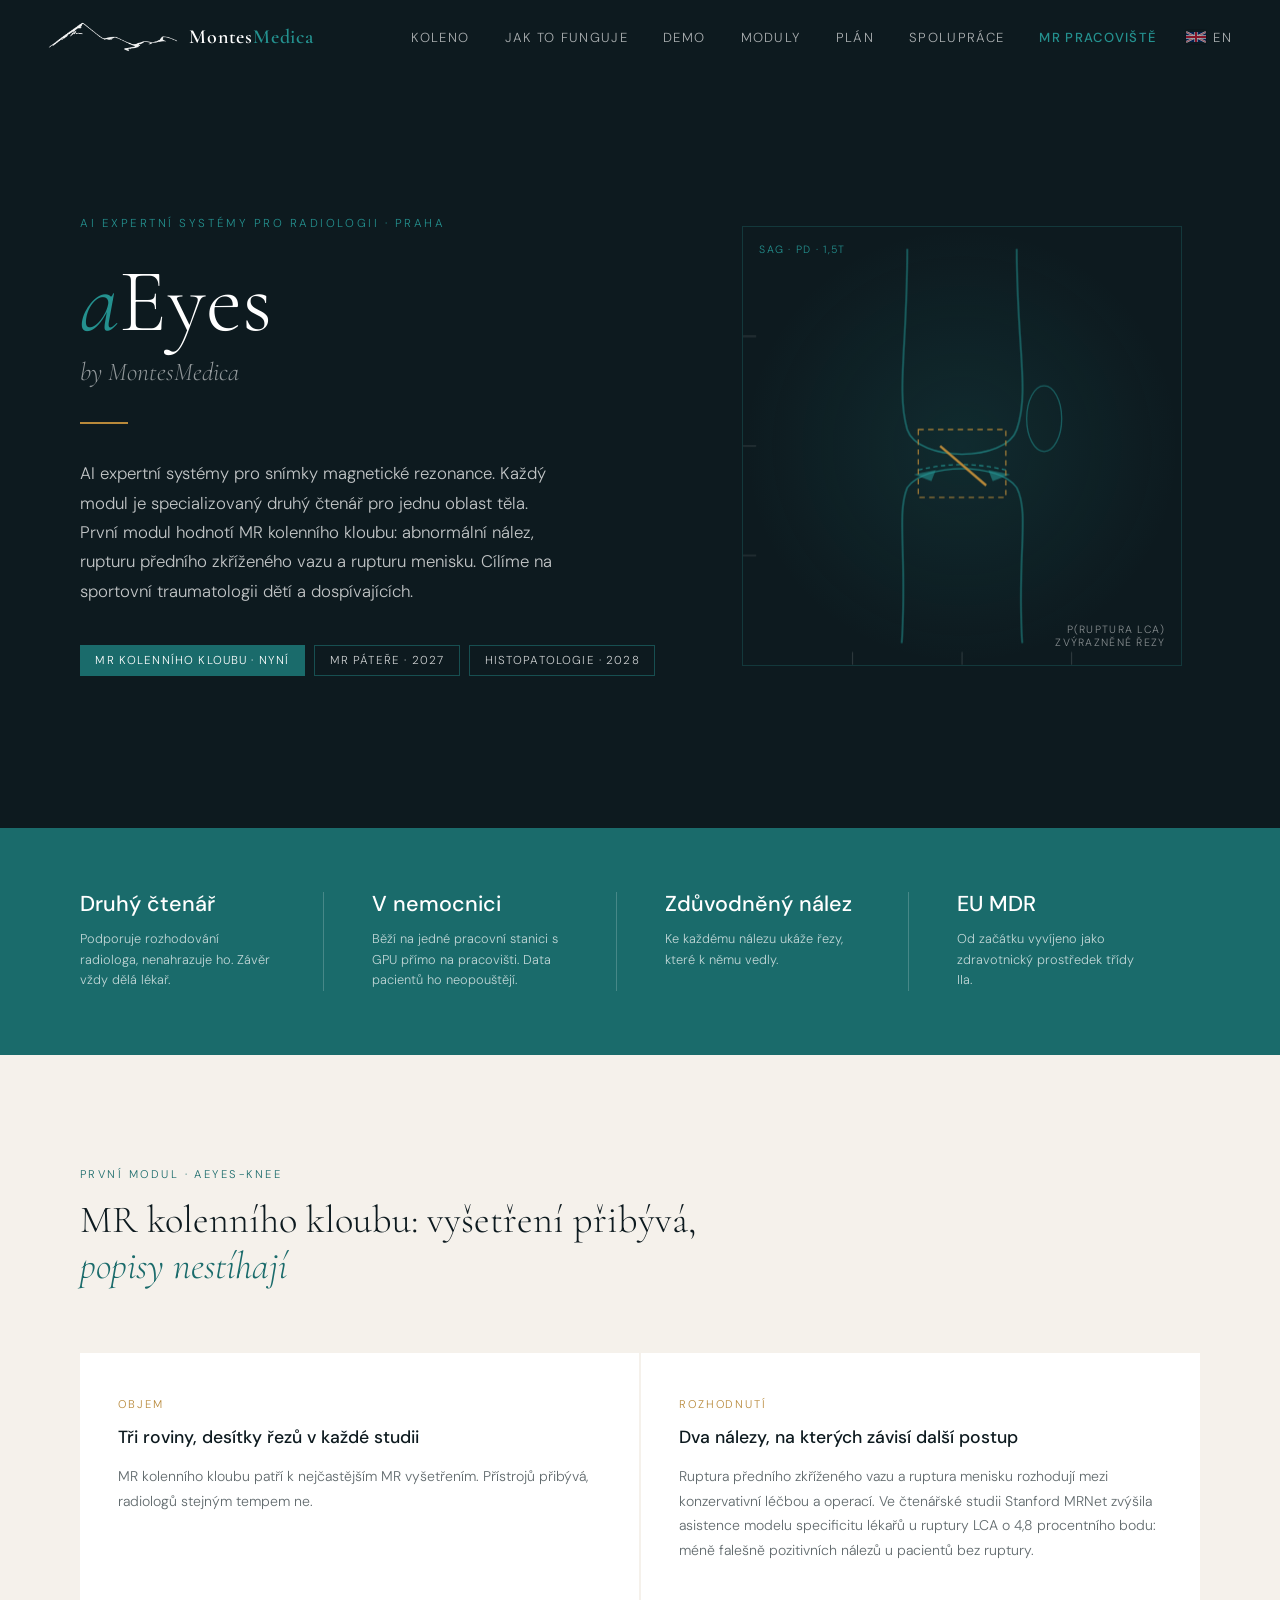
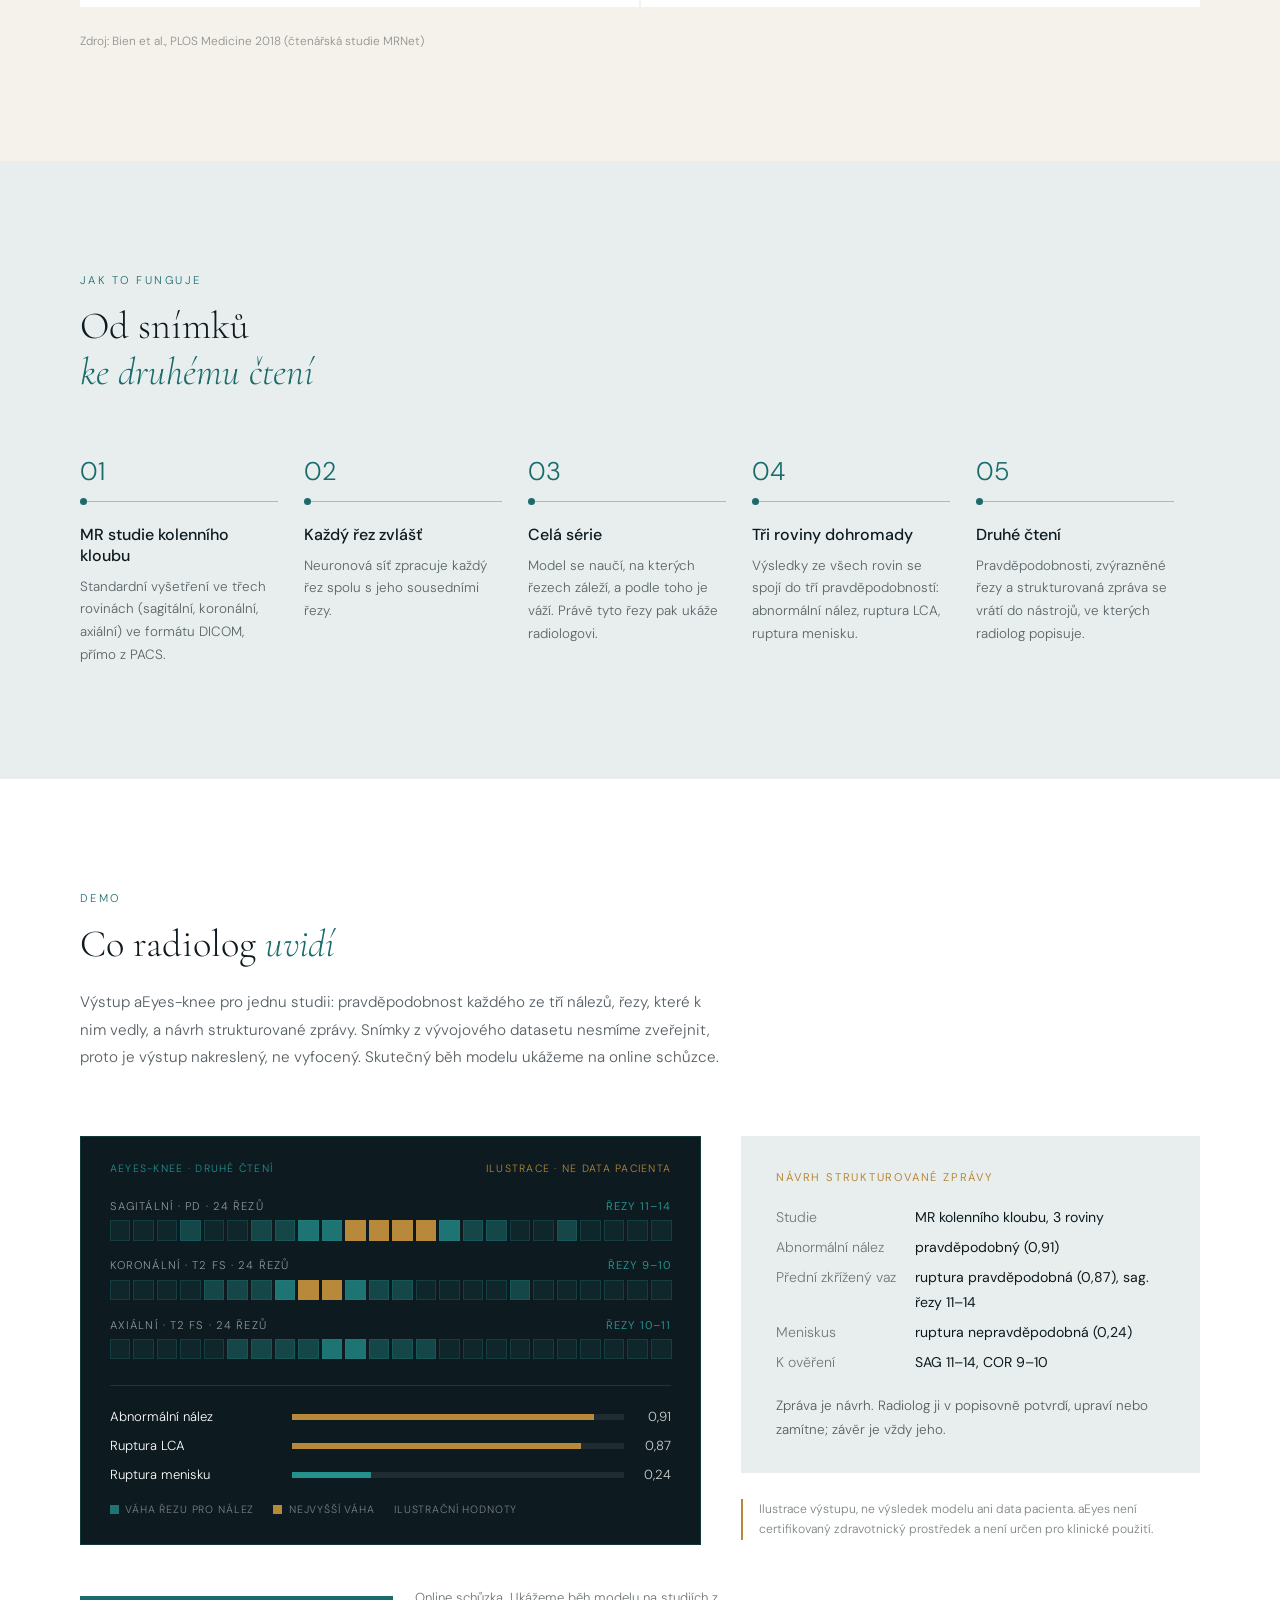
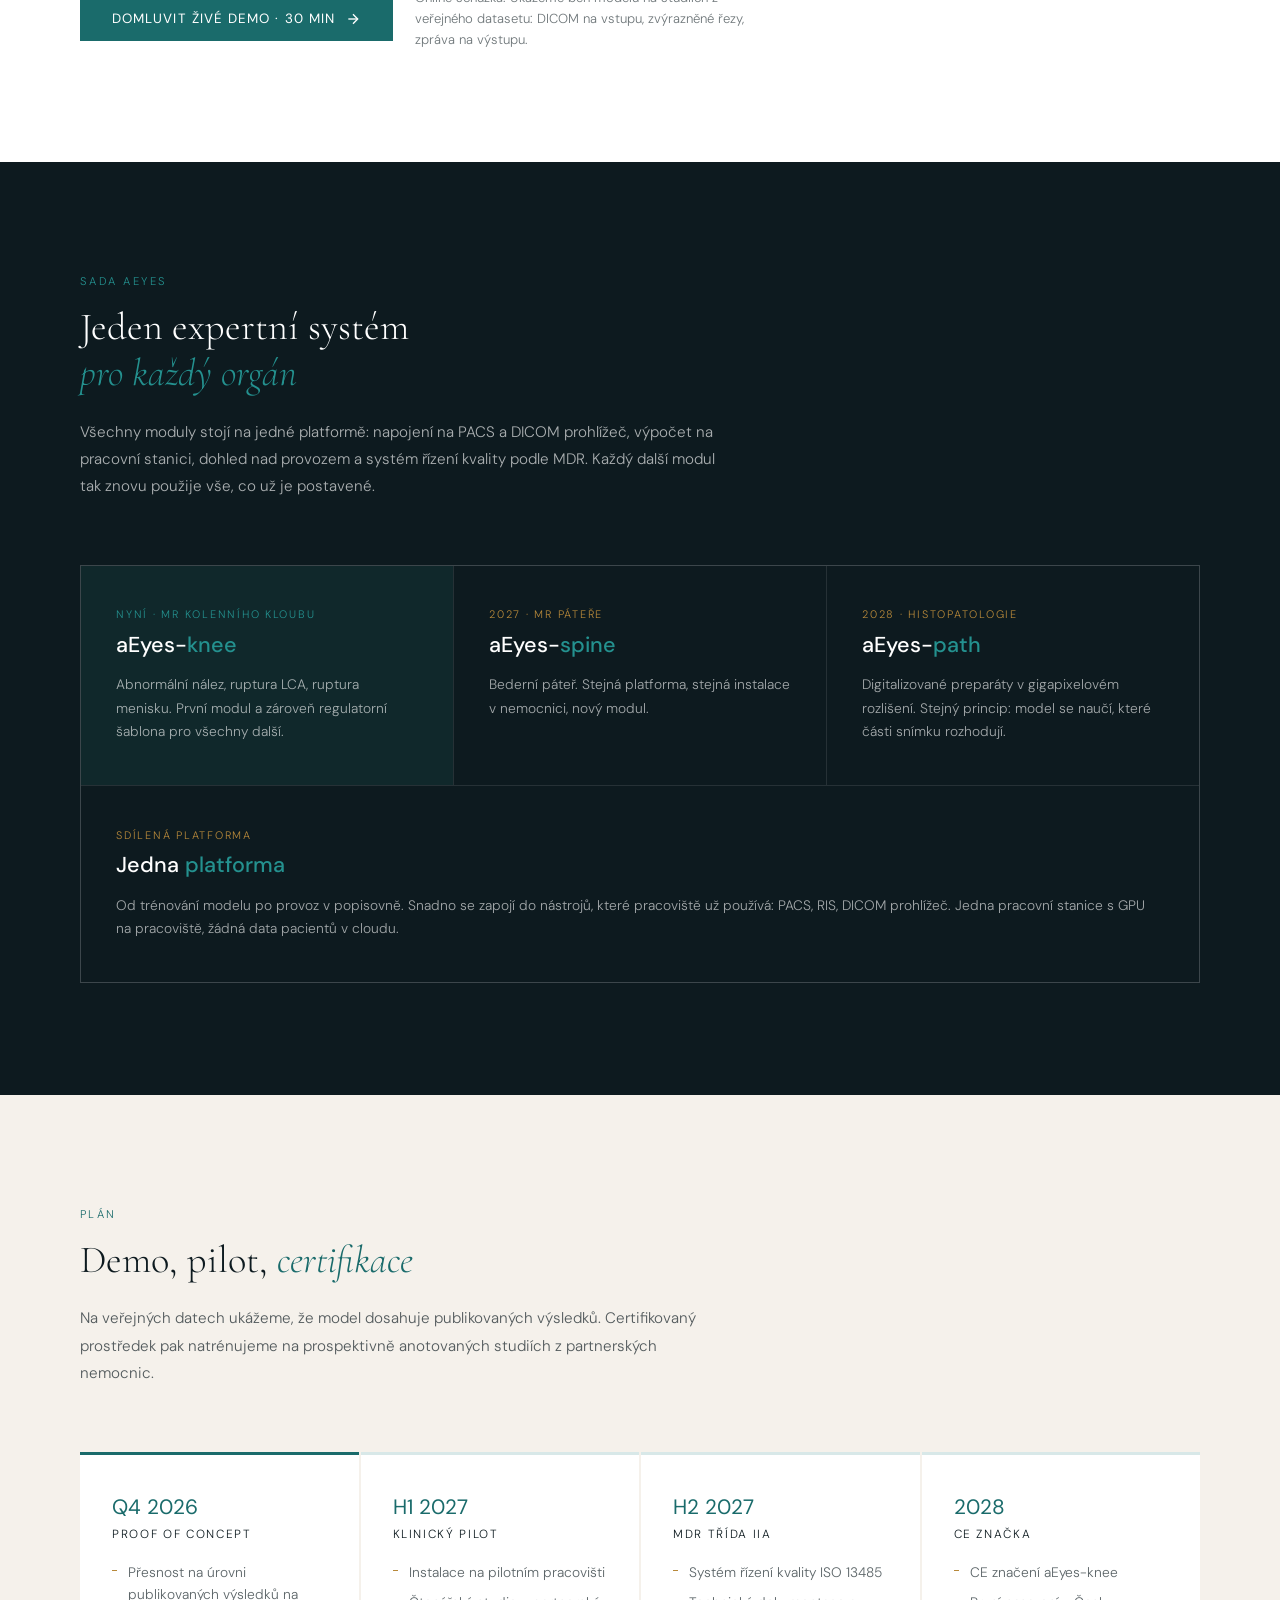
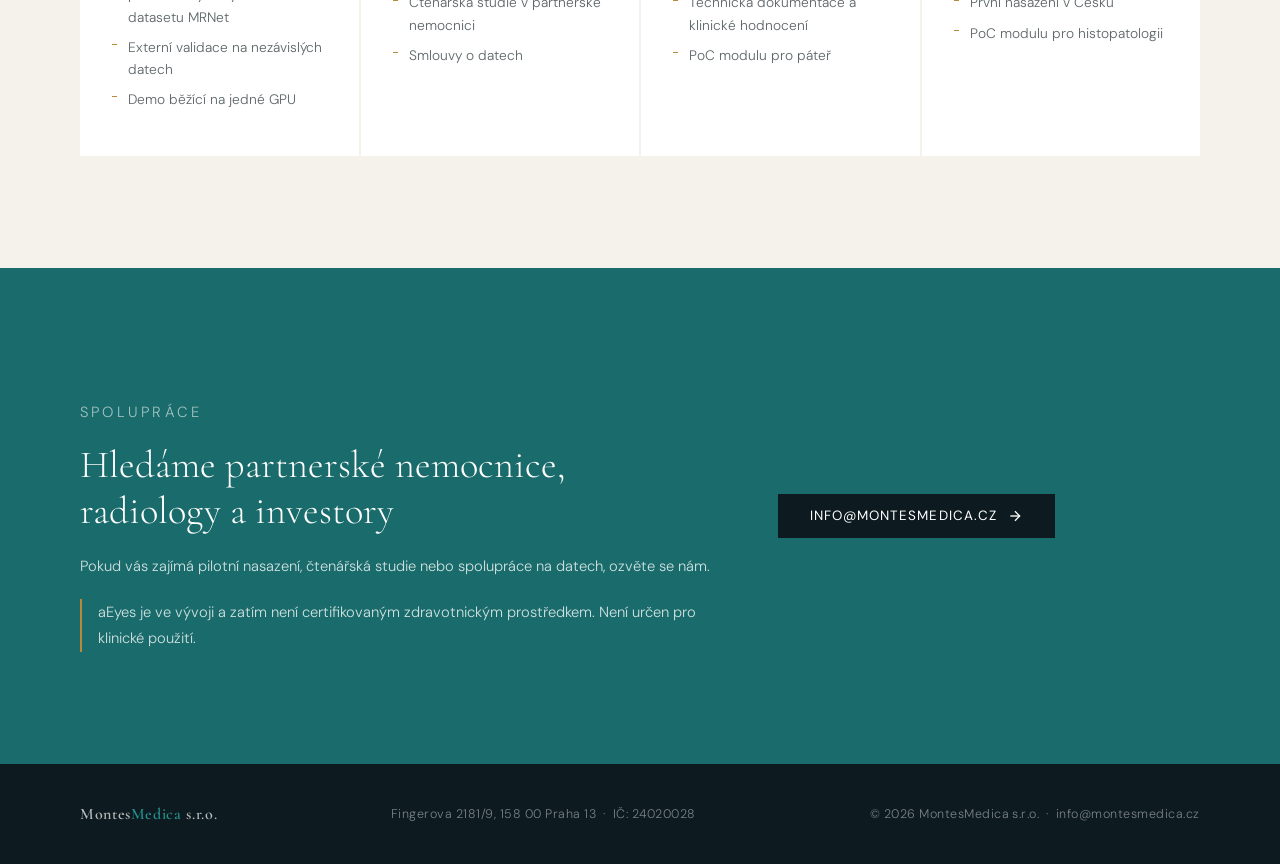
==== index.html @ ff2e078a "Hide the team section for now (kept in an HTML comment) Co-Authored-By: Claude Fable 5.1 <noreply@an" ====
<!DOCTYPE html>
<html lang="cs">
<head>
  <meta charset="UTF-8" />
  <meta name="viewport" content="width=device-width, initial-scale=1.0" />
  <title>aEyes by MontesMedica</title>
  <link rel="icon" href="assets/img/favicon.svg" type="image/svg+xml" />
  <link rel="icon" href="assets/img/favicon-32.png" sizes="32x32" type="image/png" />
  <link rel="apple-touch-icon" href="assets/img/apple-touch-icon.png" />
  <link rel="canonical" href="https://montesmedica.cz/" />
  <link rel="alternate" hreflang="cs" href="https://montesmedica.cz/" />
  <link rel="alternate" hreflang="en" href="https://montesmedica.cz/en/" />
  <link rel="alternate" hreflang="x-default" href="https://montesmedica.cz/" />
  <meta property="og:type" content="website" />
  <meta property="og:site_name" content="MontesMedica" />
  <meta property="og:locale" content="cs_CZ" />
  <meta property="og:url" content="https://montesmedica.cz/" />
  <meta property="og:title" content="aEyes by MontesMedica – AI druhé čtení MR snímků" />
  <meta property="og:description" content="AI expertní systémy pro snímky magnetické rezonance. První modul: druhé čtení MR kolenního kloubu, se zaměřením na sportovní traumatologii dětí a dospívajících." />
  <meta property="og:image" content="https://montesmedica.cz/assets/img/og.png" />
  <meta property="og:image:width" content="1200" />
  <meta property="og:image:height" content="630" />
  <meta name="twitter:card" content="summary_large_image" />
  <meta name="theme-color" content="#1a6b6b" />
  <meta name="description" content="aEyes by MontesMedica: AI expertní systémy pro snímky magnetické rezonance. První modul: druhé čtení MR kolenního kloubu, se zaměřením na sportovní traumatologii dětí a dospívajících." />

  <link rel="preconnect" href="https://fonts.googleapis.com" />
  <link rel="preconnect" href="https://fonts.gstatic.com" crossorigin />
  <link href="https://fonts.googleapis.com/css2?family=Cormorant+Garamond:ital,wght@0,300;0,600;1,300&family=DM+Sans:wght@300;400;500&display=swap" rel="stylesheet" />

  <style>
    *, *::before, *::after { box-sizing: border-box; margin: 0; padding: 0; }

    :root {
      --ink:    #0d1a1f;
      --paper:  #f5f1eb;
      --teal:   #1a6b6b;
      --teal2:  #24918f;
      --gold:   #b8893a;
      --mist:   #d8e8e8;
      --faint:  #e8eeee;
    }

    html { scroll-behavior: smooth; }

    body {
      background: var(--paper);
      color: var(--ink);
      font-family: 'DM Sans', sans-serif;
      font-weight: 300;
      min-height: 100vh;
      overflow-x: hidden;
    }

    /* ── Header ── */
    header {
      position: fixed; top: 0; left: 0; right: 0;
      z-index: 100;
      padding: 1.4rem 3rem;
      display: flex; align-items: center; justify-content: space-between;
      background: transparent;
      transition: background 0.5s, backdrop-filter 0.5s;
    }
    header.scrolled {
      background: rgba(13,26,31,0.88);
      backdrop-filter: blur(12px);
      border-bottom: 1px solid rgba(36,145,143,0.2);
    }

    .logo {
      display: flex; align-items: center; gap: 0.7rem;
      text-decoration: none;
    }
    .logo-mark { height: 30px; width: auto; display: block; }
    .logo-text {
      font-family: 'Cormorant Garamond', serif;
      font-size: 1.25rem;
      font-weight: 600;
      letter-spacing: 0.04em;
      color: #fff;
    }
    .logo-text span { color: var(--teal2); }

    nav a {
      font-size: 0.82rem;
      letter-spacing: 0.1em;
      text-transform: uppercase;
      text-decoration: none;
      color: #fff;
      opacity: 0.65;
      margin-left: 2.2rem;
      transition: opacity 0.2s, color 0.2s;
    }
    nav a:hover { opacity: 1; color: var(--teal2); }
    nav { display: flex; align-items: center; }
    nav a.lang { display: inline-flex; align-items: center; gap: 0.45rem; margin-left: 1.8rem; }
    nav a.lang svg { width: 20px; height: 14px; border-radius: 2px; box-shadow: 0 0 0 1px rgba(0,0,0,0.18); }
    nav a.nav-mri { opacity: 1; color: var(--teal2); font-weight: 500; }
    .burger { display: none; background: none; border: 0; cursor: pointer; padding: 0.4rem; margin-left: 1rem; color: #fff; }
    .burger svg { width: 22px; height: 22px; display: block; }

    /* ── Hero ── */
    .hero {
      min-height: min(92vh, 860px);
      background: var(--ink);
      color: #fff;
      display: grid;
      grid-template-columns: 1.1fr 0.9fr;
      align-items: center;
      gap: 4rem;
      padding: 10rem 5rem 6rem;
      position: relative;
      overflow: hidden;
    }
    .hero-eyebrow {
      font-size: 0.72rem;
      letter-spacing: 0.22em;
      text-transform: uppercase;
      color: var(--teal2);
      margin-bottom: 1.6rem;
    }
    .hero-title {
      font-family: 'Cormorant Garamond', serif;
      font-size: clamp(3.4rem, 7vw, 6.4rem);
      font-weight: 300;
      line-height: 1;
    }
    .hero-title em { font-style: italic; color: var(--teal2); }
    .hero-sub {
      font-family: 'Cormorant Garamond', serif;
      font-size: clamp(1.3rem, 2vw, 1.7rem);
      font-weight: 300;
      font-style: italic;
      color: rgba(255,255,255,0.55);
      margin-top: 0.6rem;
    }
    .hero-divider {
      width: 48px; height: 2px;
      background: var(--gold);
      margin: 2.2rem 0;
    }
    .hero-lead {
      font-size: 1.05rem;
      line-height: 1.75;
      max-width: 480px;
      color: rgba(255,255,255,0.75);
    }
    .hero-pills {
      display: flex; flex-wrap: wrap; gap: 0.6rem;
      margin-top: 2.4rem;
    }
    .pill {
      font-size: 0.72rem;
      letter-spacing: 0.1em;
      text-transform: uppercase;
      padding: 0.45rem 0.9rem;
      border: 1px solid rgba(36,145,143,0.45);
      color: rgba(255,255,255,0.8);
    }
    .pill.now { background: var(--teal); border-color: var(--teal); color: #fff; }

    /* Knee "scan" visual */
    .scan {
      position: relative;
      aspect-ratio: 1;
      max-width: 440px;
      width: 100%;
      justify-self: center;
      border: 1px solid rgba(36,145,143,0.25);
      background: radial-gradient(circle at 50% 50%, rgba(36,145,143,0.14), transparent 70%);
      overflow: hidden;
    }
    .scan svg { width: 100%; height: 100%; display: block; }
    .scan-line {
      position: absolute; left: 0; right: 0; height: 2px;
      background: linear-gradient(90deg, transparent, rgba(36,145,143,0.8), transparent);
      animation: scan 4s ease-in-out infinite;
    }
    .scan-tag {
      position: absolute;
      font-size: 0.66rem;
      letter-spacing: 0.12em;
      text-transform: uppercase;
      color: var(--teal2);
    }
    .scan-tag.tl { top: 1rem; left: 1rem; }
    .scan-tag.br { bottom: 1rem; right: 1rem; text-align: right; color: rgba(255,255,255,0.5); }

    /* ── Sections ── */
    section { padding: 7rem 5rem; }

    .section-label {
      font-size: 0.7rem;
      letter-spacing: 0.22em;
      text-transform: uppercase;
      color: var(--teal);
      margin-bottom: 1rem;
    }
    .section-title {
      font-family: 'Cormorant Garamond', serif;
      font-size: clamp(2rem, 3vw, 3rem);
      font-weight: 300;
      line-height: 1.2;
      max-width: 720px;
    }
    .section-title em { font-style: italic; color: var(--teal); }
    .section-lead {
      font-size: 0.95rem;
      line-height: 1.8;
      color: rgba(13,26,31,0.7);
      max-width: 640px;
      margin-top: 1.4rem;
    }

    /* ── Principles strip ── */
    .stats {
      background: var(--teal);
      padding: 4rem 5rem;
      display: flex;
    }
    .stat {
      flex: 1;
      padding: 0 3rem;
      border-right: 1px solid rgba(255,255,255,0.2);
    }
    .stat:first-child { padding-left: 0; }
    .stat:last-child { border-right: none; }
    .stat-num {
      font-size: 1.35rem;
      font-weight: 500;
      color: #fff;
      line-height: 1.2;
    }
    .stat-label {
      font-size: 0.8rem;
      line-height: 1.6;
      color: rgba(255,255,255,0.72);
      margin-top: 0.7rem;
    }

    /* ── Why knee ── */
    .cards {
      display: grid;
      grid-template-columns: repeat(2, 1fr);
      gap: 2px;
      margin-top: 4rem;
    }
    .card {
      background: #fff;
      padding: 2.8rem 2.4rem;
      position: relative;
      transition: transform 0.3s;
    }
    .card:hover { transform: translateY(-4px); }
    .card::before {
      content: '';
      position: absolute; bottom: 0; left: 0; right: 0;
      height: 3px;
      background: var(--teal);
      transform: scaleX(0);
      transform-origin: left;
      transition: transform 0.4s;
    }
    .card:hover::before { transform: scaleX(1); }
    .card-kicker {
      font-size: 0.7rem;
      letter-spacing: 0.16em;
      text-transform: uppercase;
      color: var(--gold);
      margin-bottom: 0.9rem;
    }
    .card-title {
      font-size: 1.1rem;
      font-weight: 500;
      line-height: 1.35;
      margin-bottom: 0.9rem;
    }
    .card-text {
      font-size: 0.88rem;
      line-height: 1.75;
      color: rgba(13,26,31,0.65);
    }
    .card-text a { color: var(--teal); text-decoration: none; border-bottom: 1px solid rgba(26,107,107,0.35); }
    .card-text a:hover { border-bottom-color: var(--teal); }
    .source {
      font-size: 0.74rem;
      color: rgba(13,26,31,0.45);
      margin-top: 1.6rem;
    }

    /* ── Pipeline ── */
    .pipeline { background: var(--faint); }
    .steps {
      display: grid;
      grid-template-columns: repeat(5, 1fr);
      margin-top: 4rem;
      counter-reset: step;
    }
    .step {
      padding: 0 1.6rem 0 0;
      position: relative;
    }
    .step-num {
      font-size: 1.6rem;
      font-weight: 300;
      color: var(--teal);
      line-height: 1;
    }
    .step-bar {
      height: 1px;
      background: rgba(26,107,107,0.35);
      margin: 1rem 0 1.4rem;
      position: relative;
    }
    .step-bar::after {
      content: '';
      position: absolute; left: 0; top: -3px;
      width: 7px; height: 7px; border-radius: 50%;
      background: var(--teal);
    }
    .step-title {
      font-size: 1rem;
      font-weight: 500;
      margin-bottom: 0.6rem;
    }
    .step-text {
      font-size: 0.84rem;
      line-height: 1.7;
      color: rgba(13,26,31,0.65);
    }

    /* ── Suite ── */
    .suite { background: var(--ink); color: #fff; }
    .suite .section-label { color: var(--teal2); }
    .suite .section-title em { color: var(--teal2); }
    .suite .section-lead { color: rgba(255,255,255,0.65); }
    .modules {
      display: grid;
      grid-template-columns: repeat(3, 1fr);
      gap: 1px;
      background: rgba(255,255,255,0.1);
      border: 1px solid rgba(255,255,255,0.1);
      margin-top: 4rem;
    }
    .module {
      background: var(--ink);
      padding: 2.6rem 2.2rem;
    }
    .module.current { background: #10282b; }
    .module.wide { grid-column: 1 / -1; }
    .module-when {
      font-size: 0.68rem;
      letter-spacing: 0.16em;
      text-transform: uppercase;
      color: var(--gold);
    }
    .module.current .module-when { color: var(--teal2); }
    .module-name {
      font-size: 1.35rem;
      font-weight: 500;
      margin: 0.6rem 0 0.9rem;
    }
    .module-name span { color: var(--teal2); }
    .module-text {
      font-size: 0.86rem;
      line-height: 1.7;
      color: rgba(255,255,255,0.62);
    }

    /* ── Roadmap ── */
    .roadmap-grid {
      display: grid;
      grid-template-columns: repeat(4, 1fr);
      gap: 2px;
      margin-top: 4rem;
    }
    .phase {
      background: #fff;
      padding: 2.4rem 2rem;
      border-top: 3px solid var(--mist);
    }
    .phase.current { border-top-color: var(--teal); }
    .phase-when {
      font-size: 1.3rem;
      font-weight: 400;
      color: var(--teal);
    }
    .phase-title {
      font-size: 0.74rem;
      letter-spacing: 0.14em;
      text-transform: uppercase;
      margin: 0.4rem 0 1.2rem;
    }
    .phase ul { list-style: none; }
    .phase li {
      font-size: 0.86rem;
      line-height: 1.6;
      color: rgba(13,26,31,0.68);
      padding-left: 1rem;
      position: relative;
      margin-bottom: 0.5rem;
    }
    .phase li::before {
      content: '';
      position: absolute; left: 0; top: 0.6em;
      width: 5px; height: 1px;
      background: var(--gold);
    }


    /* ── Demo ── */
    .demo { background: #fff; }
    .demo-grid {
      display: grid;
      grid-template-columns: 1.15fr 0.85fr;
      gap: 2.5rem;
      margin-top: 4rem;
      align-items: start;
    }
    .viewer {
      background: var(--ink);
      color: #fff;
      padding: 1.6rem 1.8rem 1.8rem;
      border: 1px solid rgba(36,145,143,0.25);
    }
    .viewer-head {
      display: flex; justify-content: space-between; gap: 1rem; flex-wrap: wrap;
      font-size: 0.66rem; letter-spacing: 0.12em; text-transform: uppercase;
      color: var(--teal2);
      margin-bottom: 1.5rem;
    }
    .viewer-head span:last-child { color: var(--gold); }
    .plane { margin-bottom: 1.1rem; }
    .plane-name {
      display: flex; justify-content: space-between;
      font-size: 0.7rem; letter-spacing: 0.1em; text-transform: uppercase;
      color: rgba(255,255,255,0.55);
      margin-bottom: 0.45rem;
    }
    .plane-name b { font-weight: 400; color: var(--teal2); }
    .slices { display: grid; grid-template-columns: repeat(24, 1fr); gap: 3px; }
    .slices i {
      display: block; aspect-ratio: 1;
      background: rgba(36,145,143,0.1);
      border: 1px solid rgba(36,145,143,0.22);
    }
    .slices i.w1 { background: rgba(36,145,143,0.38); }
    .slices i.w2 { background: rgba(36,145,143,0.75); }
    .slices i.w3 { background: var(--gold); border-color: var(--gold); }
    .probs {
      margin-top: 1.6rem;
      border-top: 1px solid rgba(255,255,255,0.1);
      padding-top: 1.4rem;
    }
    .prob {
      display: grid; grid-template-columns: minmax(9rem, 1fr) 2fr auto;
      gap: 1rem; align-items: center;
      font-size: 0.82rem;
      margin-bottom: 0.75rem;
    }
    .prob-bar { height: 6px; background: rgba(255,255,255,0.08); }
    .prob-bar i { display: block; height: 100%; background: var(--teal2); }
    .prob.high .prob-bar i { background: var(--gold); }
    .prob-val { font-variant-numeric: tabular-nums; color: rgba(255,255,255,0.8); min-width: 3.5ch; text-align: right; }
    .viewer-legend {
      display: flex; gap: 1.2rem; flex-wrap: wrap;
      margin-top: 1.2rem;
      font-size: 0.66rem; letter-spacing: 0.08em; text-transform: uppercase;
      color: rgba(255,255,255,0.45);
    }
    .viewer-legend i { display: inline-block; width: 9px; height: 9px; margin-right: 0.4rem; vertical-align: -1px; }
    .report {
      background: var(--faint);
      padding: 2rem 2.2rem;
      font-size: 0.88rem; line-height: 1.75;
    }
    .report h3 {
      font-size: 0.7rem; letter-spacing: 0.16em; text-transform: uppercase;
      color: var(--gold); font-weight: 400;
      margin-bottom: 1.1rem;
    }
    .report dl { display: grid; grid-template-columns: auto 1fr; gap: 0.35rem 1.2rem; }
    .report dt { color: rgba(13,26,31,0.55); }
    .report dd { font-weight: 400; }
    .report p { margin-top: 1.2rem; color: rgba(13,26,31,0.68); font-size: 0.84rem; }
    .demo-note {
      font-size: 0.76rem; line-height: 1.7;
      color: rgba(13,26,31,0.55);
      border-left: 2px solid var(--gold);
      padding-left: 1rem;
      margin-top: 1.6rem;
    }
    .demo-cta { margin-top: 2.6rem; display: flex; flex-wrap: wrap; align-items: center; gap: 1.4rem; }
    .btn.teal { background: var(--teal); }
    .btn.teal:hover { background: var(--teal2); }
    .demo-cta small { font-size: 0.82rem; line-height: 1.6; color: rgba(13,26,31,0.6); max-width: 360px; }

    /* ── Team ── */
    .team { background: var(--faint); }
    .team-group {
      font-size: 0.7rem; letter-spacing: 0.2em; text-transform: uppercase;
      color: var(--teal);
      margin: 3.5rem 0 1rem;
    }
    .team-group:first-of-type { margin-top: 4rem; }
    .people { display: grid; grid-template-columns: repeat(3, 1fr); gap: 2px; }
    .people.two { grid-template-columns: repeat(2, 1fr); }
    .person { background: #fff; padding: 2.4rem 2.2rem; }
    .avatar {
      width: 64px; height: 64px; border-radius: 50%;
      background: var(--mist); color: var(--teal);
      display: flex; align-items: center; justify-content: center;
      font-family: 'Cormorant Garamond', serif;
      font-size: 1.5rem; font-weight: 600; letter-spacing: 0.02em;
      margin-bottom: 1.4rem;
    }
    .person-name { font-size: 1.1rem; font-weight: 500; }
    .person-role {
      font-size: 0.7rem; letter-spacing: 0.14em; text-transform: uppercase;
      color: var(--gold);
      margin: 0.4rem 0 0.9rem;
    }

    /* ── Disclaimer / CTA ── */
    .cta {
      background: var(--teal);
      color: #fff;
      display: grid;
      grid-template-columns: 1.2fr 0.8fr;
      gap: 4rem;
      align-items: center;
    }
    .cta .section-label { color: rgba(255,255,255,0.6); }
    .cta .section-title { color: #fff; }
    .cta p {
      font-size: 0.92rem;
      line-height: 1.8;
      color: rgba(255,255,255,0.8);
      margin-top: 1.2rem;
    }
    .btn {
      display: inline-flex; align-items: center; gap: 0.6rem;
      padding: 0.85rem 2rem;
      background: var(--ink);
      color: #fff;
      font-size: 0.84rem;
      font-weight: 400;
      letter-spacing: 0.08em;
      text-transform: uppercase;
      text-decoration: none;
      transition: background 0.25s, transform 0.25s;
    }
    .btn:hover { background: #1c3238; transform: translateY(-1px); }
    .btn svg { width: 16px; height: 16px; }
    .note {
      font-size: 0.76rem;
      line-height: 1.7;
      color: rgba(255,255,255,0.6);
      border-left: 2px solid var(--gold);
      padding-left: 1rem;
      margin-top: 2rem;
    }

    /* ── Footer ── */
    footer {
      background: var(--ink);
      color: rgba(255,255,255,0.45);
      padding: 2.5rem 5rem;
      display: flex;
      align-items: center;
      justify-content: space-between;
      font-size: 0.78rem;
      letter-spacing: 0.04em;
    }
    footer a { color: rgba(255,255,255,0.45); text-decoration: none; transition: color 0.2s; }
    footer a:hover { color: var(--teal2); }
    .footer-logo {
      font-family: 'Cormorant Garamond', serif;
      font-size: 1rem;
      font-weight: 600;
      color: rgba(255,255,255,0.7);
      letter-spacing: 0.04em;
    }
    .footer-logo span { color: var(--teal2); }

    /* ── Animations ── */
    @keyframes scan {
      0% { top: 8%; opacity: 0; }
      20% { opacity: 1; }
      80% { opacity: 1; }
      100% { top: 92%; opacity: 0; }
    }
    @keyframes glow {
      0%, 100% { opacity: 0.35; }
      50% { opacity: 0.9; }
    }
    .hot { animation: glow 3s ease-in-out infinite; }

    .reveal {
      opacity: 0;
      transform: translateY(28px);
      transition: opacity 0.8s, transform 0.8s;
    }
    .reveal.visible { opacity: 1; transform: translateY(0); }

    @media (prefers-reduced-motion: reduce) {
      .scan-line, .hot { animation: none; }
      .reveal { opacity: 1; transform: none; transition: none; }
    }

    /* ── Responsive ── */
    @media (max-width: 1100px) {
      .steps { grid-template-columns: 1fr; gap: 2.4rem; }
      .step { padding: 0; }
      .roadmap-grid { grid-template-columns: repeat(2, 1fr); }
    }
    @media (max-width: 900px) {
      .hero { grid-template-columns: 1fr; padding: 8rem 1rem 4rem; gap: 3rem; min-height: auto; }
      .scan { max-width: 320px; }
      section { padding: 5rem 1rem; }
      .stats { flex-direction: column; gap: 2rem; padding: 3rem 1rem; }
      .stat { border-right: none; border-bottom: 1px solid rgba(255,255,255,0.2); padding: 0 0 2rem; }
      .stat:last-child { border-bottom: none; }
      .cards, .modules, .roadmap-grid { grid-template-columns: 1fr; }
      .module.wide { grid-column: auto; }
      .cta { grid-template-columns: 1fr; gap: 2rem; }
      .demo-grid { grid-template-columns: 1fr; }
      .people, .people.two { grid-template-columns: 1fr; }
      header { padding: 1.2rem 1rem; }
      nav { margin-left: 1rem; }
      nav a { display: none; white-space: nowrap; }
      nav a.nav-mri { display: inline; margin-left: 0; }
      nav a.lang { display: inline-flex; margin-left: 1rem; }
      .burger { display: block; }
      nav.open { position: fixed; inset: 0 0 auto 0; flex-direction: column; align-items: stretch; padding: 4.6rem 1rem 1.4rem; background: rgba(13,26,31,0.97); backdrop-filter: blur(12px); margin: 0; }
      nav.open a { display: block; margin: 0; padding: 0.9rem 0; border-top: 1px solid rgba(255,255,255,0.1); }
      nav.open a.lang { display: inline-flex; margin: 0; padding: 0.9rem 0; border-top: 1px solid rgba(255,255,255,0.1); }
      nav.open .burger { position: absolute; right: 1rem; top: 1.1rem; }
      .logo { gap: 0.5rem; }
      .logo-mark { height: 20px; }
      .logo-text { font-size: 1.05rem; }
    }
    @media (max-width: 480px) {
      .logo-text { display: none; }
      footer { flex-direction: column; gap: 1rem; text-align: center; padding: 2rem 1rem; }
    }
  </style>
</head>
<body>

<!-- ── Header ── -->
<header id="header">
  <a href="#" class="logo">
    <img class="logo-mark" src="assets/img/logo-mountain-light.png" alt="" width="130" height="30" />
    <span class="logo-text">Montes<span>Medica</span></span>
  </a>
  <nav>
    <a href="#koleno">Koleno</a>
    <a href="#jak-to-funguje">Jak to funguje</a>
    <a href="#demo">Demo</a>
    <a href="#moduly">Moduly</a>
    <a href="#plan">Plán</a>
    <a href="#spoluprace">Spolupráce</a>
    <a href="mri.html" class="nav-mri">MR pracoviště</a>
    <a href="en/index.html" class="lang" hreflang="en" lang="en" title="English"><svg viewBox="0 0 60 30" aria-hidden="true"><rect width="60" height="30" fill="#012169"/><path d="M0,0L60,30M60,0L0,30" stroke="#fff" stroke-width="6"/><path d="M0,0L60,30M60,0L0,30" stroke="#C8102E" stroke-width="2"/><path d="M30,0v30M0,15h60" stroke="#fff" stroke-width="10"/><path d="M30,0v30M0,15h60" stroke="#C8102E" stroke-width="6"/></svg>EN</a>
    <button class="burger" type="button" aria-label="Menu" aria-expanded="false" onclick="toggleNav(this)"><svg viewBox="0 0 24 24" fill="none" stroke="currentColor" stroke-width="1.8" stroke-linecap="round"><line x1="4" y1="7" x2="20" y2="7"/><line x1="4" y1="12" x2="20" y2="12"/><line x1="4" y1="17" x2="20" y2="17"/></svg></button>
  </nav>
</header>

<!-- ── Hero ── -->
<section class="hero" id="home">
  <div>
    <p class="hero-eyebrow">AI expertní systémy pro radiologii · Praha</p>
    <h1 class="hero-title"><em>a</em>Eyes</h1>
    <p class="hero-sub">by MontesMedica</p>
    <div class="hero-divider"></div>
    <p class="hero-lead">
      AI expertní systémy pro snímky magnetické rezonance. Každý modul je specializovaný druhý čtenář pro jednu oblast těla. První modul hodnotí MR kolenního kloubu: abnormální nález, rupturu předního zkříženého vazu a rupturu menisku. Cílíme na sportovní traumatologii dětí a dospívajících.
    </p>
    <div class="hero-pills">
      <span class="pill now">MR kolenního kloubu · nyní</span>
      <span class="pill">MR páteře · 2027</span>
      <span class="pill">Histopatologie · 2028</span>
    </div>
  </div>

  <div class="scan" aria-hidden="true">
    <svg viewBox="0 0 400 400" fill="none" xmlns="http://www.w3.org/2000/svg">
      <!-- stylised sagittal knee -->
      <g stroke="#24918f" stroke-width="1.2" opacity="0.8">
        <path d="M150 20 C150 110 140 150 150 185 C160 215 240 215 250 185 C262 150 250 110 250 20"/>
        <path d="M145 380 C150 300 140 262 150 238 C165 215 235 215 250 238 C262 262 250 300 255 380"/>
        <ellipse cx="275" cy="175" rx="16" ry="30" opacity="0.7"/>
        <path d="M160 222 Q200 212 240 222" stroke-dasharray="4 3"/>
      </g>
      <!-- ACL -->
      <path d="M180 200 L222 236" stroke="#b8893a" stroke-width="2.2" class="hot"/>
      <!-- menisci -->
      <path d="M156 226 L176 222 L172 232 Z" fill="#24918f" opacity="0.6"/>
      <path d="M224 222 L244 226 L228 232 Z" fill="#24918f" opacity="0.6"/>
      <!-- attention box -->
      <rect x="160" y="185" width="80" height="62" stroke="#b8893a" stroke-width="1" stroke-dasharray="5 4"/>
      <!-- grid ticks -->
      <g stroke="rgba(255,255,255,0.15)">
        <line x1="0" y1="100" x2="12" y2="100"/><line x1="0" y1="200" x2="12" y2="200"/><line x1="0" y1="300" x2="12" y2="300"/>
        <line x1="100" y1="400" x2="100" y2="388"/><line x1="200" y1="400" x2="200" y2="388"/><line x1="300" y1="400" x2="300" y2="388"/>
      </g>
    </svg>
    <div class="scan-line"></div>
    <div class="scan-tag tl">SAG · PD · 1,5T</div>
    <div class="scan-tag br">P(ruptura LCA)<br>zvýrazněné řezy</div>
  </div>
</section>

<!-- ── Principles ── -->
<div class="stats reveal">
  <div class="stat">
    <div class="stat-num">Druhý čtenář</div>
    <div class="stat-label">Podporuje rozhodování radiologa, nenahrazuje ho. Závěr vždy dělá lékař.</div>
  </div>
  <div class="stat">
    <div class="stat-num">V nemocnici</div>
    <div class="stat-label">Běží na jedné pracovní stanici s GPU přímo na pracovišti. Data pacientů ho neopouštějí.</div>
  </div>
  <div class="stat">
    <div class="stat-num">Zdůvodněný nález</div>
    <div class="stat-label">Ke každému nálezu ukáže řezy, které k němu vedly.</div>
  </div>
  <div class="stat">
    <div class="stat-num">EU MDR</div>
    <div class="stat-label">Od začátku vyvíjeno jako zdravotnický prostředek třídy IIa.</div>
  </div>
</div>

<!-- ── Why knee ── -->
<section id="koleno">
  <div class="reveal">
    <p class="section-label">První modul · aEyes-knee</p>
    <h2 class="section-title">MR kolenního kloubu: vyšetření přibývá,<br><em>popisy nestíhají</em></h2>
  </div>
  <div class="cards">
    <div class="card reveal">
      <p class="card-kicker">Objem</p>
      <h3 class="card-title">Tři roviny, desítky řezů v každé studii</h3>
      <p class="card-text">MR kolenního kloubu patří k nejčastějším MR vyšetřením. Přístrojů přibývá, radiologů stejným tempem ne.</p>
    </div>
    <div class="card reveal" style="transition-delay:0.15s">
      <p class="card-kicker">Rozhodnutí</p>
      <h3 class="card-title">Dva nálezy, na kterých závisí další postup</h3>
      <p class="card-text">Ruptura předního zkříženého vazu a ruptura menisku rozhodují mezi konzervativní léčbou a operací. Ve čtenářské studii Stanford MRNet zvýšila asistence modelu specificitu lékařů u ruptury LCA o 4,8 procentního bodu: méně falešně pozitivních nálezů u pacientů bez ruptury.</p>
    </div>
  </div>
  <p class="source reveal">Zdroj: Bien et al., PLOS Medicine 2018 (čtenářská studie MRNet)</p>
</section>

<!-- ── Pipeline ── -->
<section class="pipeline" id="jak-to-funguje">
  <div class="reveal">
    <p class="section-label">Jak to funguje</p>
    <h2 class="section-title">Od snímků<br><em>ke druhému čtení</em></h2>
  </div>
  <div class="steps">
    <div class="step reveal">
      <div class="step-num">01</div><div class="step-bar"></div>
      <h3 class="step-title">MR studie kolenního kloubu</h3>
      <p class="step-text">Standardní vyšetření ve třech rovinách (sagitální, koronální, axiální) ve formátu DICOM, přímo z PACS.</p>
    </div>
    <div class="step reveal" style="transition-delay:0.1s">
      <div class="step-num">02</div><div class="step-bar"></div>
      <h3 class="step-title">Každý řez zvlášť</h3>
      <p class="step-text">Neuronová síť zpracuje každý řez spolu s jeho sousedními řezy.</p>
    </div>
    <div class="step reveal" style="transition-delay:0.2s">
      <div class="step-num">03</div><div class="step-bar"></div>
      <h3 class="step-title">Celá série</h3>
      <p class="step-text">Model se naučí, na kterých řezech záleží, a podle toho je váží. Právě tyto řezy pak ukáže radiologovi.</p>
    </div>
    <div class="step reveal" style="transition-delay:0.3s">
      <div class="step-num">04</div><div class="step-bar"></div>
      <h3 class="step-title">Tři roviny dohromady</h3>
      <p class="step-text">Výsledky ze všech rovin se spojí do tří pravděpodobností: abnormální nález, ruptura LCA, ruptura menisku.</p>
    </div>
    <div class="step reveal" style="transition-delay:0.4s">
      <div class="step-num">05</div><div class="step-bar"></div>
      <h3 class="step-title">Druhé čtení</h3>
      <p class="step-text">Pravděpodobnosti, zvýrazněné řezy a strukturovaná zpráva se vrátí do nástrojů, ve kterých radiolog popisuje.</p>
    </div>
  </div>
</section>

<!-- ── Demo ── -->
<section class="demo" id="demo">
  <div class="reveal">
    <p class="section-label">Demo</p>
    <h2 class="section-title">Co radiolog <em>uvidí</em></h2>
    <p class="section-lead">Výstup aEyes-knee pro jednu studii: pravděpodobnost každého ze tří nálezů, řezy, které k nim vedly, a návrh strukturované zprávy. Snímky z vývojového datasetu nesmíme zveřejnit, proto je výstup nakreslený, ne vyfocený. Skutečný běh modelu ukážeme na online schůzce.</p>
  </div>
  <div class="demo-grid">
    <div class="viewer reveal" aria-label="Ilustrace · ne data pacienta">
      <div class="viewer-head"><span>aEyes-knee · druhé čtení</span><span>Ilustrace · ne data pacienta</span></div>
      <div class="plane">
        <div class="plane-name"><span>Sagitální · PD · 24 řezů</span><b>řezy 11–14</b></div>
        <div class="slices" aria-hidden="true"><i></i><i></i><i></i><i class="w1"></i><i></i><i></i><i class="w1"></i><i class="w1"></i><i class="w2"></i><i class="w2"></i><i class="w3"></i><i class="w3"></i><i class="w3"></i><i class="w3"></i><i class="w2"></i><i class="w1"></i><i class="w1"></i><i></i><i></i><i class="w1"></i><i></i><i></i><i></i><i></i></div>
      </div>
      <div class="plane">
        <div class="plane-name"><span>Koronální · T2 FS · 24 řezů</span><b>řezy 9–10</b></div>
        <div class="slices" aria-hidden="true"><i></i><i></i><i></i><i></i><i class="w1"></i><i class="w1"></i><i class="w1"></i><i class="w2"></i><i class="w3"></i><i class="w3"></i><i class="w2"></i><i class="w1"></i><i class="w1"></i><i></i><i></i><i></i><i></i><i class="w1"></i><i></i><i></i><i></i><i></i><i></i><i></i></div>
      </div>
      <div class="plane">
        <div class="plane-name"><span>Axiální · T2 FS · 24 řezů</span><b>řezy 10–11</b></div>
        <div class="slices" aria-hidden="true"><i></i><i></i><i></i><i></i><i></i><i class="w1"></i><i class="w1"></i><i class="w1"></i><i class="w1"></i><i class="w2"></i><i class="w2"></i><i class="w1"></i><i class="w1"></i><i class="w1"></i><i></i><i></i><i></i><i></i><i></i><i></i><i></i><i></i><i></i><i></i></div>
      </div>
      <div class="probs">
        <div class="prob high"><span>Abnormální nález</span><div class="prob-bar"><i style="width:91%"></i></div><span class="prob-val">0,91</span></div>
        <div class="prob high"><span>Ruptura LCA</span><div class="prob-bar"><i style="width:87%"></i></div><span class="prob-val">0,87</span></div>
        <div class="prob"><span>Ruptura menisku</span><div class="prob-bar"><i style="width:24%"></i></div><span class="prob-val">0,24</span></div>
      </div>
      <div class="viewer-legend">
        <span><i style="background:rgba(36,145,143,0.75)"></i>Váha řezu pro nález</span>
        <span><i style="background:#b8893a"></i>Nejvyšší váha</span>
        <span>Ilustrační hodnoty</span>
      </div>
    </div>
    <div class="reveal" style="transition-delay:0.15s">
      <div class="report">
        <h3>Návrh strukturované zprávy</h3>
        <dl>
          <dt>Studie</dt><dd>MR kolenního kloubu, 3 roviny</dd>
          <dt>Abnormální nález</dt><dd>pravděpodobný (0,91)</dd>
          <dt>Přední zkřížený vaz</dt><dd>ruptura pravděpodobná (0,87), sag. řezy 11–14</dd>
          <dt>Meniskus</dt><dd>ruptura nepravděpodobná (0,24)</dd>
          <dt>K ověření</dt><dd>SAG 11–14, COR 9–10</dd>
        </dl>
        <p>Zpráva je návrh. Radiolog ji v popisovně potvrdí, upraví nebo zamítne; závěr je vždy jeho.</p>
      </div>
      <p class="demo-note">Ilustrace výstupu, ne výsledek modelu ani data pacienta. aEyes není certifikovaný zdravotnický prostředek a není určen pro klinické použití.</p>
    </div>
  </div>
  <div class="demo-cta reveal">
    <a href="mailto:info@montesmedica.cz?subject=aEyes%20demo" class="btn teal">
      Domluvit živé demo · 30 min
      <svg viewBox="0 0 24 24" fill="none" stroke="currentColor" stroke-width="2"><line x1="5" y1="12" x2="19" y2="12"/><polyline points="12 5 19 12 12 19"/></svg>
    </a>
    <small>Online schůzka. Ukážeme běh modelu na studiích z veřejného datasetu: DICOM na vstupu, zvýrazněné řezy, zpráva na výstupu.</small>
  </div>
</section>

<!-- ── Suite ── -->
<section class="suite" id="moduly">
  <div class="reveal">
    <p class="section-label">Sada aEyes</p>
    <h2 class="section-title">Jeden expertní systém<br><em>pro každý orgán</em></h2>
    <p class="section-lead">Všechny moduly stojí na jedné platformě: napojení na PACS a DICOM prohlížeč, výpočet na pracovní stanici, dohled nad provozem a systém řízení kvality podle MDR. Každý další modul tak znovu použije vše, co už je postavené.</p>
  </div>
  <div class="modules">
    <div class="module current reveal">
      <p class="module-when">Nyní · MR kolenního kloubu</p>
      <h3 class="module-name">aEyes-<span>knee</span></h3>
      <p class="module-text">Abnormální nález, ruptura LCA, ruptura menisku. První modul a zároveň regulatorní šablona pro všechny další.</p>
    </div>
    <div class="module reveal" style="transition-delay:0.1s">
      <p class="module-when">2027 · MR páteře</p>
      <h3 class="module-name">aEyes-<span>spine</span></h3>
      <p class="module-text">Bederní páteř. Stejná platforma, stejná instalace v nemocnici, nový modul.</p>
    </div>
    <div class="module reveal" style="transition-delay:0.2s">
      <p class="module-when">2028 · Histopatologie</p>
      <h3 class="module-name">aEyes-<span>path</span></h3>
      <p class="module-text">Digitalizované preparáty v gigapixelovém rozlišení. Stejný princip: model se naučí, které části snímku rozhodují.</p>
    </div>
    <div class="module wide reveal">
      <p class="module-when">Sdílená platforma</p>
      <h3 class="module-name">Jedna <span>platforma</span></h3>
      <p class="module-text">Od trénování modelu po provoz v popisovně. Snadno se zapojí do nástrojů, které pracoviště už používá: PACS, RIS, DICOM prohlížeč. Jedna pracovní stanice s GPU na pracoviště, žádná data pacientů v cloudu.</p>
    </div>
  </div>
</section>

<!-- ── Roadmap ── -->
<section id="plan">
  <div class="reveal">
    <p class="section-label">Plán</p>
    <h2 class="section-title">Demo, pilot, <em>certifikace</em></h2>
    <p class="section-lead">Na veřejných datech ukážeme, že model dosahuje publikovaných výsledků. Certifikovaný prostředek pak natrénujeme na prospektivně anotovaných studiích z partnerských nemocnic.</p>
  </div>
  <div class="roadmap-grid">
    <div class="phase current reveal">
      <div class="phase-when">Q4 2026</div>
      <p class="phase-title">Proof of concept</p>
      <ul>
        <li>Přesnost na úrovni publikovaných výsledků na datasetu MRNet</li>
        <li>Externí validace na nezávislých datech</li>
        <li>Demo běžící na jedné GPU</li>
      </ul>
    </div>
    <div class="phase reveal" style="transition-delay:0.1s">
      <div class="phase-when">H1 2027</div>
      <p class="phase-title">Klinický pilot</p>
      <ul>
        <li>Instalace na pilotním pracovišti</li>
        <li>Čtenářská studie v partnerské nemocnici</li>
        <li>Smlouvy o datech</li>
      </ul>
    </div>
    <div class="phase reveal" style="transition-delay:0.2s">
      <div class="phase-when">H2 2027</div>
      <p class="phase-title">MDR třída IIa</p>
      <ul>
        <li>Systém řízení kvality ISO 13485</li>
        <li>Technická dokumentace a klinické hodnocení</li>
        <li>PoC modulu pro páteř</li>
      </ul>
    </div>
    <div class="phase reveal" style="transition-delay:0.3s">
      <div class="phase-when">2028</div>
      <p class="phase-title">CE značka</p>
      <ul>
        <li>CE značení aEyes-knee</li>
        <li>První nasazení v Česku</li>
        <li>PoC modulu pro histopatologii</li>
      </ul>
    </div>
  </div>
</section>

<!-- ── Team: hidden for now ──
<section class="team" id="tym">
  <div class="reveal">
    <p class="section-label">Tým</p>
    <h2 class="section-title">Medicína, software<br><em>a umělá inteligence</em></h2>
    <p class="section-lead">Malý tým v Praze. Zakladatelé spojují zkušenosti z medicíny, vývoje softwaru a umělé inteligence; vývoj aEyes a provoz společnosti zajišťují tři další lidé.</p>
  </div>
  <p class="team-group reveal">Zakladatelé</p>
  <div class="people two">
    <div class="person reveal">
      <div class="avatar" aria-hidden="true">JC</div>
      <h3 class="person-name">Jindřich Cincibuch</h3>
      <p class="person-role">Spoluzakladatel · jednatel</p>
    </div>
    <div class="person reveal" style="transition-delay:0.1s">
      <div class="avatar" aria-hidden="true">MB</div>
      <h3 class="person-name">Martin Baloun</h3>
      <p class="person-role">Spoluzakladatel · jednatel</p>
    </div>
  </div>
  <p class="team-group reveal">Tým</p>
  <div class="people">
    <div class="person reveal">
      <div class="avatar" aria-hidden="true">MŠ</div>
      <h3 class="person-name">Marek Šust</h3>
      <p class="person-role">Vývoj</p>
    </div>
    <div class="person reveal" style="transition-delay:0.1s">
      <div class="avatar" aria-hidden="true">PV</div>
      <h3 class="person-name">Pavel Vágnerek</h3>
      <p class="person-role">Vývoj</p>
    </div>
    <div class="person reveal" style="transition-delay:0.2s">
      <div class="avatar" aria-hidden="true">LK</div>
      <h3 class="person-name">Laura Kosáková</h3>
      <p class="person-role">Back office</p>
    </div>
  </div>
</section>
-->

<!-- ── CTA ── -->
<section class="cta" id="spoluprace">
  <div class="reveal">
    <p class="section-label">Spolupráce</p>
    <h2 class="section-title">Hledáme partnerské nemocnice, radiology a investory</h2>
    <p>Pokud vás zajímá pilotní nasazení, čtenářská studie nebo spolupráce na datech, ozvěte se nám.</p>
    <p class="note">aEyes je ve vývoji a zatím není certifikovaným zdravotnickým prostředkem. Není určen pro klinické použití.</p>
  </div>
  <div class="reveal">
    <a href="mailto:info@montesmedica.cz?subject=aEyes" class="btn">
      info@montesmedica.cz
      <svg viewBox="0 0 24 24" fill="none" stroke="currentColor" stroke-width="2"><line x1="5" y1="12" x2="19" y2="12"/><polyline points="12 5 19 12 12 19"/></svg>
    </a>
  </div>
</section>

<!-- ── Footer ── -->
<footer>
  <div class="footer-logo">Montes<span>Medica</span> s.r.o.</div>
  <div>Fingerova 2181/9, 158 00 Praha 13 &nbsp;·&nbsp; IČ: 24020028</div>
  <div>© 2026 MontesMedica s.r.o. &nbsp;·&nbsp; <a href="mailto:info@montesmedica.cz">info@montesmedica.cz</a></div>
</footer>

<script>
  const header = document.getElementById('header');
  window.addEventListener('scroll', () => {
    header.classList.toggle('scrolled', window.scrollY > 60);
  });

  // Mobile menu
  const nav = document.querySelector('nav');
  function toggleNav(btn) {
    const open = nav.classList.toggle('open');
    btn.setAttribute('aria-expanded', open);
  }
  nav.querySelectorAll('a').forEach(a => a.addEventListener('click', () => {
    nav.classList.remove('open');
    nav.querySelector('.burger').setAttribute('aria-expanded', 'false');
  }));

  const reveals = document.querySelectorAll('.reveal');
  const observer = new IntersectionObserver((entries) => {
    entries.forEach(e => {
      if (e.isIntersecting) {
        e.target.classList.add('visible');
        observer.unobserve(e.target);
      }
    });
  }, { threshold: 0.1, rootMargin: '0px 0px -60px 0px' });
  reveals.forEach(el => observer.observe(el));
</script>
</body>
</html>
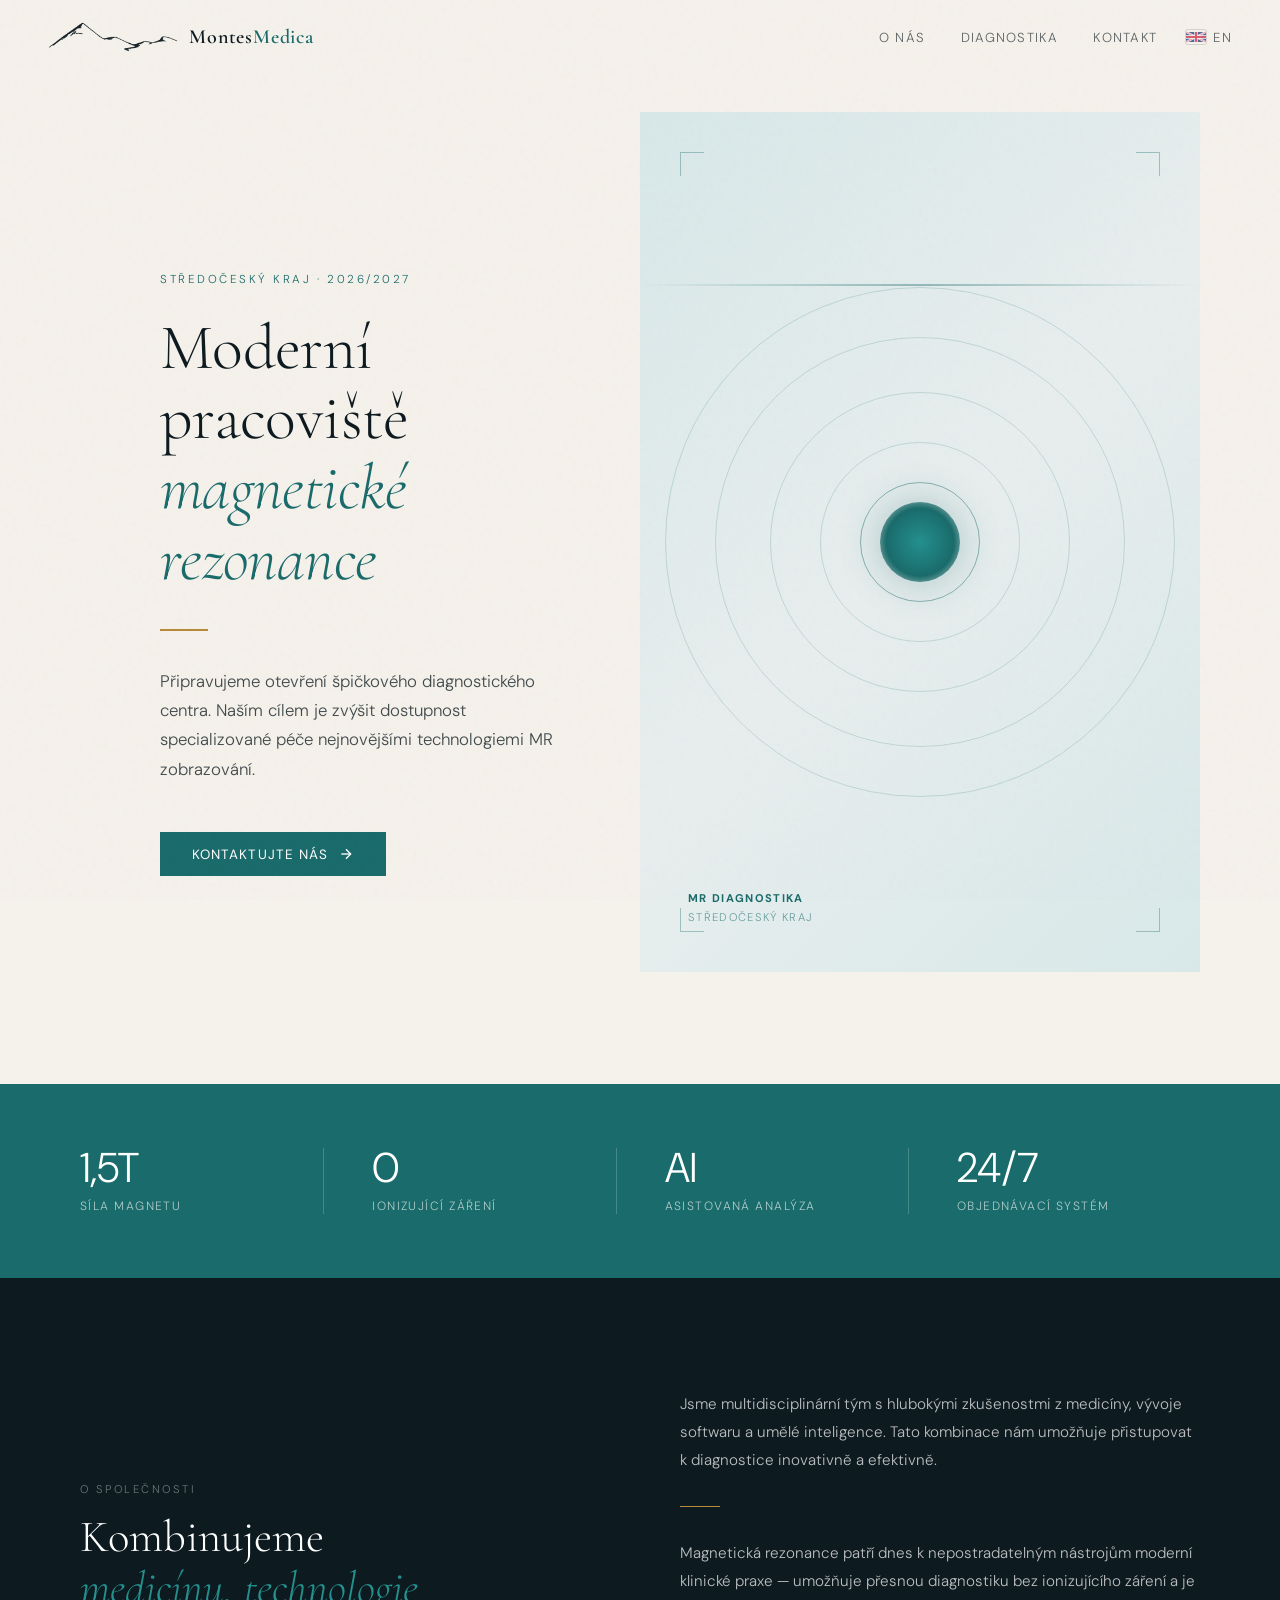
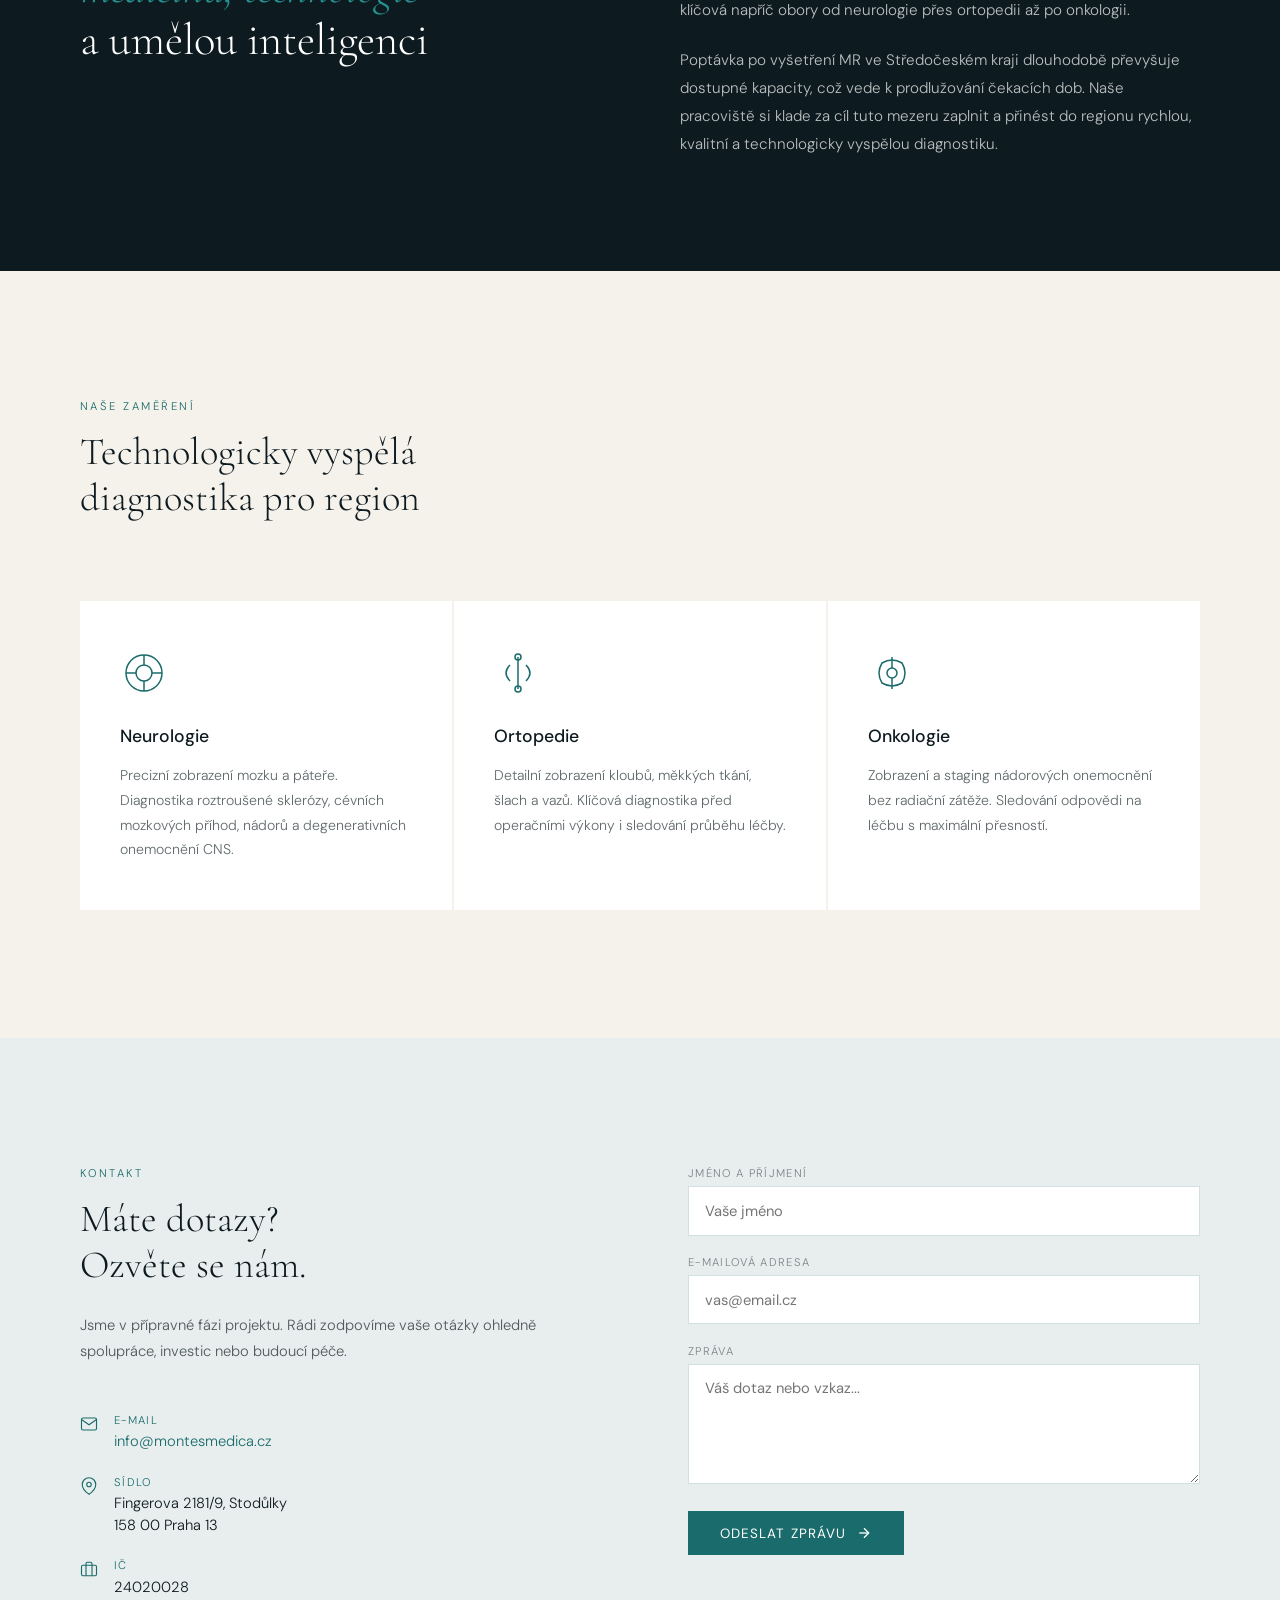
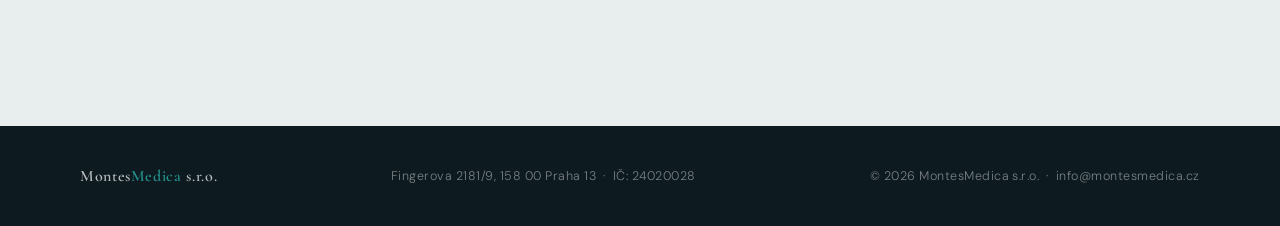
==== commit 096f4594: "Hide the aEyes page for now: MRI centre is the landing page again - index.html / en/index.html: MR p" ====
--- a/index.html
+++ b/index.html
@@ -3,7 +3,7 @@
 <head>
   <meta charset="UTF-8" />
   <meta name="viewport" content="width=device-width, initial-scale=1.0" />
-  <title>aEyes by MontesMedica</title>
+  <title>MR pracoviště · MontesMedica</title>
   <link rel="icon" href="assets/img/favicon.svg" type="image/svg+xml" />
   <link rel="icon" href="assets/img/favicon-32.png" sizes="32x32" type="image/png" />
   <link rel="apple-touch-icon" href="assets/img/apple-touch-icon.png" />
@@ -15,14 +15,14 @@
   <meta property="og:site_name" content="MontesMedica" />
   <meta property="og:locale" content="cs_CZ" />
   <meta property="og:url" content="https://montesmedica.cz/" />
-  <meta property="og:title" content="aEyes by MontesMedica – AI druhé čtení MR snímků" />
-  <meta property="og:description" content="AI expertní systémy pro snímky magnetické rezonance. První modul: druhé čtení MR kolenního kloubu, se zaměřením na sportovní traumatologii dětí a dospívajících." />
+  <meta property="og:title" content="MontesMedica – magnetická rezonance, Středočeský kraj" />
+  <meta property="og:description" content="Připravujeme otevření moderního pracoviště magnetické rezonance ve Středočeském kraji." />
   <meta property="og:image" content="https://montesmedica.cz/assets/img/og.png" />
   <meta property="og:image:width" content="1200" />
   <meta property="og:image:height" content="630" />
   <meta name="twitter:card" content="summary_large_image" />
   <meta name="theme-color" content="#1a6b6b" />
-  <meta name="description" content="aEyes by MontesMedica: AI expertní systémy pro snímky magnetické rezonance. První modul: druhé čtení MR kolenního kloubu, se zaměřením na sportovní traumatologii dětí a dospívajících." />
+  <meta name="description" content="Připravujeme otevření moderního pracoviště magnetické rezonance ve Středočeském kraji." />
 
   <link rel="preconnect" href="https://fonts.googleapis.com" />
   <link rel="preconnect" href="https://fonts.gstatic.com" crossorigin />
@@ -52,6 +52,16 @@
       overflow-x: hidden;
     }
 
+    /* ── Noise texture overlay ── */
+    body::before {
+      content: '';
+      position: fixed; inset: 0;
+      background-image: url("data:image/svg+xml,%3Csvg viewBox='0 0 200 200' xmlns='http://www.w3.org/2000/svg'%3E%3Cfilter id='n'%3E%3CfeTurbulence type='fractalNoise' baseFrequency='0.9' numOctaves='4' stitchTiles='stitch'/%3E%3C/filter%3E%3Crect width='100%25' height='100%25' filter='url(%23n)' opacity='0.035'/%3E%3C/svg%3E");
+      pointer-events: none;
+      z-index: 9999;
+      mix-blend-mode: multiply;
+    }
+
     /* ── Header ── */
     header {
       position: fixed; top: 0; left: 0; right: 0;
@@ -62,9 +72,9 @@
       transition: background 0.5s, backdrop-filter 0.5s;
     }
     header.scrolled {
-      background: rgba(13,26,31,0.88);
+      background: rgba(245,241,235,0.88);
       backdrop-filter: blur(12px);
-      border-bottom: 1px solid rgba(36,145,143,0.2);
+      border-bottom: 1px solid rgba(26,107,107,0.12);
     }
 
     .logo {
@@ -77,114 +87,199 @@
       font-size: 1.25rem;
       font-weight: 600;
       letter-spacing: 0.04em;
-      color: #fff;
-    }
-    .logo-text span { color: var(--teal2); }
+      color: var(--ink);
+    }
+    .logo-text span { color: var(--teal); }
 
     nav a {
       font-size: 0.82rem;
       letter-spacing: 0.1em;
       text-transform: uppercase;
       text-decoration: none;
-      color: #fff;
+      color: var(--ink);
       opacity: 0.65;
       margin-left: 2.2rem;
       transition: opacity 0.2s, color 0.2s;
     }
-    nav a:hover { opacity: 1; color: var(--teal2); }
+    nav a:hover { opacity: 1; color: var(--teal); }
     nav { display: flex; align-items: center; }
     nav a.lang { display: inline-flex; align-items: center; gap: 0.45rem; margin-left: 1.8rem; }
     nav a.lang svg { width: 20px; height: 14px; border-radius: 2px; box-shadow: 0 0 0 1px rgba(0,0,0,0.18); }
-    nav a.nav-mri { opacity: 1; color: var(--teal2); font-weight: 500; }
-    .burger { display: none; background: none; border: 0; cursor: pointer; padding: 0.4rem; margin-left: 1rem; color: #fff; }
+    .burger { display: none; background: none; border: 0; cursor: pointer; padding: 0.4rem; margin-left: 1rem; color: var(--ink); }
     .burger svg { width: 22px; height: 22px; display: block; }
+    nav a.nav-aeyes { opacity: 1; color: var(--teal); font-weight: 500; }
 
     /* ── Hero ── */
     .hero {
-      min-height: min(92vh, 860px);
-      background: var(--ink);
-      color: #fff;
+      min-height: 100vh;
       display: grid;
-      grid-template-columns: 1.1fr 0.9fr;
-      align-items: center;
-      gap: 4rem;
-      padding: 10rem 5rem 6rem;
+      grid-template-columns: 1fr 1fr;
       position: relative;
       overflow: hidden;
     }
+
+    .hero-left {
+      display: flex; flex-direction: column; justify-content: center;
+      padding: 10rem 4rem 6rem 5rem;
+      position: relative; z-index: 2;
+    }
+
     .hero-eyebrow {
       font-size: 0.72rem;
       letter-spacing: 0.22em;
       text-transform: uppercase;
-      color: var(--teal2);
+      color: var(--teal);
       margin-bottom: 1.6rem;
-    }
+      opacity: 0;
+      transform: translateY(16px);
+      animation: fadeUp 0.9s 0.2s forwards;
+    }
+
     .hero-title {
       font-family: 'Cormorant Garamond', serif;
-      font-size: clamp(3.4rem, 7vw, 6.4rem);
+      font-size: clamp(2.8rem, 5vw, 4.8rem);
       font-weight: 300;
-      line-height: 1;
-    }
-    .hero-title em { font-style: italic; color: var(--teal2); }
-    .hero-sub {
-      font-family: 'Cormorant Garamond', serif;
-      font-size: clamp(1.3rem, 2vw, 1.7rem);
-      font-weight: 300;
+      line-height: 1.1;
+      letter-spacing: -0.01em;
+      color: var(--ink);
+      opacity: 0;
+      transform: translateY(20px);
+      animation: fadeUp 1s 0.4s forwards;
+    }
+    .hero-title em {
       font-style: italic;
-      color: rgba(255,255,255,0.55);
-      margin-top: 0.6rem;
-    }
+      color: var(--teal);
+    }
+
     .hero-divider {
       width: 48px; height: 2px;
       background: var(--gold);
       margin: 2.2rem 0;
-    }
+      opacity: 0;
+      animation: fadeUp 0.8s 0.7s forwards;
+    }
+
     .hero-lead {
       font-size: 1.05rem;
       line-height: 1.75;
-      max-width: 480px;
-      color: rgba(255,255,255,0.75);
-    }
-    .hero-pills {
-      display: flex; flex-wrap: wrap; gap: 0.6rem;
-      margin-top: 2.4rem;
-    }
-    .pill {
-      font-size: 0.72rem;
-      letter-spacing: 0.1em;
+      max-width: 420px;
+      opacity: 0;
+      animation: fadeUp 0.9s 0.85s forwards;
+      color: rgba(13,26,31,0.78);
+    }
+
+    .hero-cta {
+      margin-top: 3rem;
+      opacity: 0;
+      animation: fadeUp 0.9s 1.1s forwards;
+    }
+    .btn {
+      display: inline-flex; align-items: center; gap: 0.6rem;
+      padding: 0.85rem 2rem;
+      background: var(--teal);
+      color: #fff;
+      font-family: 'DM Sans', sans-serif;
+      font-size: 0.84rem;
+      font-weight: 400;
+      letter-spacing: 0.08em;
       text-transform: uppercase;
-      padding: 0.45rem 0.9rem;
-      border: 1px solid rgba(36,145,143,0.45);
-      color: rgba(255,255,255,0.8);
-    }
-    .pill.now { background: var(--teal); border-color: var(--teal); color: #fff; }
-
-    /* Knee "scan" visual */
-    .scan {
+      text-decoration: none;
+      border: none;
+      cursor: pointer;
+      transition: background 0.25s, transform 0.25s;
       position: relative;
-      aspect-ratio: 1;
-      max-width: 440px;
-      width: 100%;
-      justify-self: center;
-      border: 1px solid rgba(36,145,143,0.25);
-      background: radial-gradient(circle at 50% 50%, rgba(36,145,143,0.14), transparent 70%);
       overflow: hidden;
     }
-    .scan svg { width: 100%; height: 100%; display: block; }
+    .btn::after {
+      content: '';
+      position: absolute; inset: 0;
+      background: rgba(255,255,255,0.12);
+      transform: translateX(-105%) skewX(-10deg);
+      transition: transform 0.4s;
+    }
+    .btn:hover::after { transform: translateX(105%) skewX(-10deg); }
+    .btn:hover { background: var(--teal2); transform: translateY(-1px); }
+    .btn svg { width: 16px; height: 16px; }
+
+    /* ── Hero Right — MRI Visual ── */
+    .hero-right {
+      position: relative;
+      overflow: hidden;
+    }
+    .mri-canvas {
+      position: absolute; inset: 0;
+      display: flex; align-items: center; justify-content: center;
+    }
+    .mri-bg {
+      width: 100%; height: 100%;
+      background: linear-gradient(135deg, var(--mist) 0%, var(--faint) 50%, var(--mist) 100%);
+    }
+
+    /* Decorative MRI-style rings */
+    .rings-wrap {
+      position: absolute;
+      width: 520px; height: 520px;
+      top: 50%; left: 50%;
+      transform: translate(-50%, -50%);
+    }
+    .ring {
+      position: absolute;
+      border-radius: 50%;
+      border: 1px solid rgba(26,107,107,0.18);
+      top: 50%; left: 50%;
+      transform: translate(-50%,-50%);
+      animation: pulse 5s ease-in-out infinite;
+    }
+    .ring:nth-child(1) { width: 120px; height: 120px; border-color: rgba(26,107,107,0.45); animation-delay: 0s; }
+    .ring:nth-child(2) { width: 200px; height: 200px; animation-delay: 0.4s; }
+    .ring:nth-child(3) { width: 300px; height: 300px; animation-delay: 0.8s; }
+    .ring:nth-child(4) { width: 410px; height: 410px; animation-delay: 1.2s; }
+    .ring:nth-child(5) { width: 510px; height: 510px; animation-delay: 1.6s; }
+
+    .ring-core {
+      position: absolute;
+      width: 80px; height: 80px;
+      border-radius: 50%;
+      background: radial-gradient(circle, var(--teal2) 0%, var(--teal) 60%, transparent 100%);
+      top: 50%; left: 50%;
+      transform: translate(-50%,-50%);
+      box-shadow: 0 0 40px rgba(26,107,107,0.3);
+      animation: corePulse 3s ease-in-out infinite;
+    }
+
+    /* Scan lines */
     .scan-line {
-      position: absolute; left: 0; right: 0; height: 2px;
-      background: linear-gradient(90deg, transparent, rgba(36,145,143,0.8), transparent);
+      position: absolute;
+      left: 0; right: 0;
+      height: 2px;
+      background: linear-gradient(90deg, transparent, rgba(26,107,107,0.4), transparent);
       animation: scan 4s ease-in-out infinite;
-    }
-    .scan-tag {
+      top: 20%;
+    }
+
+    /* Corner marks */
+    .corner {
       position: absolute;
-      font-size: 0.66rem;
+      width: 24px; height: 24px;
+      border-color: rgba(26,107,107,0.35);
+      border-style: solid;
+    }
+    .corner-tl { top: 40px; left: 40px; border-width: 1px 0 0 1px; }
+    .corner-tr { top: 40px; right: 40px; border-width: 1px 1px 0 0; }
+    .corner-bl { bottom: 40px; left: 40px; border-width: 0 0 1px 1px; }
+    .corner-br { bottom: 40px; right: 40px; border-width: 0 1px 1px 0; }
+
+    .hero-data {
+      position: absolute;
+      bottom: 3rem; left: 3rem;
+      font-size: 0.7rem;
       letter-spacing: 0.12em;
+      color: var(--teal);
       text-transform: uppercase;
-      color: var(--teal2);
-    }
-    .scan-tag.tl { top: 1rem; left: 1rem; }
-    .scan-tag.br { bottom: 1rem; right: 1rem; text-align: right; color: rgba(255,255,255,0.5); }
+      opacity: 0;
+      animation: fadeUp 1s 1.4s forwards;
+    }
+    .hero-data p { margin-top: 0.3rem; opacity: 0.6; }
 
     /* ── Sections ── */
     section { padding: 7rem 5rem; }
@@ -196,369 +291,199 @@
       color: var(--teal);
       margin-bottom: 1rem;
     }
-    .section-title {
+
+    /* ── About ── */
+    .about {
+      background: var(--ink);
+      color: #fff;
+      display: grid;
+      grid-template-columns: 1fr 1fr;
+      gap: 5rem;
+      align-items: center;
+      padding: 7rem 5rem;
+    }
+    .about-title {
+      font-family: 'Cormorant Garamond', serif;
+      font-size: clamp(2.2rem, 3.5vw, 3.6rem);
+      font-weight: 300;
+      line-height: 1.15;
+    }
+    .about-title em { font-style: italic; color: var(--teal2); }
+    .about-body {
+      font-size: 0.95rem;
+      line-height: 1.85;
+      color: rgba(255,255,255,0.72);
+    }
+    .about-body p + p { margin-top: 1.4rem; }
+    .about-accent {
+      width: 40px; height: 1px;
+      background: var(--gold);
+      margin: 2rem 0;
+    }
+
+    /* ── Stats strip ── */
+    .stats {
+      background: var(--teal);
+      padding: 4rem 5rem;
+      display: flex;
+      gap: 0;
+    }
+    .stat {
+      flex: 1;
+      padding: 0 3rem;
+      border-right: 1px solid rgba(255,255,255,0.2);
+    }
+    .stat:first-child { padding-left: 0; }
+    .stat:last-child { border-right: none; }
+    .stat-num {
+      font-size: 2.6rem;
+      font-weight: 300;
+      color: #fff;
+      line-height: 1;
+    }
+    .stat-label {
+      font-size: 0.75rem;
+      letter-spacing: 0.12em;
+      text-transform: uppercase;
+      color: rgba(255,255,255,0.65);
+      margin-top: 0.5rem;
+    }
+
+    /* ── Features ── */
+    .features {
+      padding: 8rem 5rem;
+      background: var(--paper);
+    }
+    .features-header {
+      max-width: 560px;
+      margin-bottom: 5rem;
+    }
+    .features-title {
       font-family: 'Cormorant Garamond', serif;
       font-size: clamp(2rem, 3vw, 3rem);
       font-weight: 300;
       line-height: 1.2;
-      max-width: 720px;
-    }
-    .section-title em { font-style: italic; color: var(--teal); }
-    .section-lead {
-      font-size: 0.95rem;
-      line-height: 1.8;
-      color: rgba(13,26,31,0.7);
-      max-width: 640px;
-      margin-top: 1.4rem;
-    }
-
-    /* ── Principles strip ── */
-    .stats {
-      background: var(--teal);
-      padding: 4rem 5rem;
-      display: flex;
-    }
-    .stat {
-      flex: 1;
-      padding: 0 3rem;
-      border-right: 1px solid rgba(255,255,255,0.2);
-    }
-    .stat:first-child { padding-left: 0; }
-    .stat:last-child { border-right: none; }
-    .stat-num {
-      font-size: 1.35rem;
-      font-weight: 500;
-      color: #fff;
-      line-height: 1.2;
-    }
-    .stat-label {
-      font-size: 0.8rem;
-      line-height: 1.6;
-      color: rgba(255,255,255,0.72);
-      margin-top: 0.7rem;
-    }
-
-    /* ── Why knee ── */
-    .cards {
+      margin-top: 0.8rem;
+    }
+    .features-grid {
       display: grid;
-      grid-template-columns: repeat(2, 1fr);
+      grid-template-columns: repeat(3, 1fr);
       gap: 2px;
-      margin-top: 4rem;
-    }
-    .card {
+    }
+    .feature-card {
       background: #fff;
-      padding: 2.8rem 2.4rem;
+      padding: 3rem 2.5rem;
       position: relative;
+      overflow: hidden;
       transition: transform 0.3s;
     }
-    .card:hover { transform: translateY(-4px); }
-    .card::before {
+    .feature-card:hover { transform: translateY(-4px); }
+    .feature-card::before {
       content: '';
-      position: absolute; bottom: 0; left: 0; right: 0;
+      position: absolute;
+      bottom: 0; left: 0; right: 0;
       height: 3px;
       background: var(--teal);
       transform: scaleX(0);
       transform-origin: left;
       transition: transform 0.4s;
     }
-    .card:hover::before { transform: scaleX(1); }
-    .card-kicker {
-      font-size: 0.7rem;
-      letter-spacing: 0.16em;
-      text-transform: uppercase;
-      color: var(--gold);
-      margin-bottom: 0.9rem;
-    }
-    .card-title {
+    .feature-card:hover::before { transform: scaleX(1); }
+    .feature-icon {
+      width: 48px; height: 48px;
+      margin-bottom: 1.8rem;
+      color: var(--teal);
+    }
+    .feature-title {
       font-size: 1.1rem;
       font-weight: 500;
-      line-height: 1.35;
-      margin-bottom: 0.9rem;
-    }
-    .card-text {
+      margin-bottom: 1rem;
+    }
+    .feature-text {
       font-size: 0.88rem;
       line-height: 1.75;
       color: rgba(13,26,31,0.65);
     }
-    .card-text a { color: var(--teal); text-decoration: none; border-bottom: 1px solid rgba(26,107,107,0.35); }
-    .card-text a:hover { border-bottom-color: var(--teal); }
-    .source {
-      font-size: 0.74rem;
-      color: rgba(13,26,31,0.45);
-      margin-top: 1.6rem;
-    }
-
-    /* ── Pipeline ── */
-    .pipeline { background: var(--faint); }
-    .steps {
+
+    /* ── Contact ── */
+    .contact {
+      background: var(--faint);
+      padding: 8rem 5rem;
       display: grid;
-      grid-template-columns: repeat(5, 1fr);
-      margin-top: 4rem;
-      counter-reset: step;
-    }
-    .step {
-      padding: 0 1.6rem 0 0;
-      position: relative;
-    }
-    .step-num {
-      font-size: 1.6rem;
+      grid-template-columns: 1fr 1fr;
+      gap: 6rem;
+      align-items: start;
+    }
+    .contact-title {
+      font-family: 'Cormorant Garamond', serif;
+      font-size: clamp(2rem, 3vw, 3rem);
       font-weight: 300;
-      color: var(--teal);
-      line-height: 1;
-    }
-    .step-bar {
-      height: 1px;
-      background: rgba(26,107,107,0.35);
-      margin: 1rem 0 1.4rem;
-      position: relative;
-    }
-    .step-bar::after {
-      content: '';
-      position: absolute; left: 0; top: -3px;
-      width: 7px; height: 7px; border-radius: 50%;
-      background: var(--teal);
-    }
-    .step-title {
-      font-size: 1rem;
-      font-weight: 500;
-      margin-bottom: 0.6rem;
-    }
-    .step-text {
-      font-size: 0.84rem;
-      line-height: 1.7;
-      color: rgba(13,26,31,0.65);
-    }
-
-    /* ── Suite ── */
-    .suite { background: var(--ink); color: #fff; }
-    .suite .section-label { color: var(--teal2); }
-    .suite .section-title em { color: var(--teal2); }
-    .suite .section-lead { color: rgba(255,255,255,0.65); }
-    .modules {
-      display: grid;
-      grid-template-columns: repeat(3, 1fr);
-      gap: 1px;
-      background: rgba(255,255,255,0.1);
-      border: 1px solid rgba(255,255,255,0.1);
-      margin-top: 4rem;
-    }
-    .module {
-      background: var(--ink);
-      padding: 2.6rem 2.2rem;
-    }
-    .module.current { background: #10282b; }
-    .module.wide { grid-column: 1 / -1; }
-    .module-when {
-      font-size: 0.68rem;
-      letter-spacing: 0.16em;
-      text-transform: uppercase;
-      color: var(--gold);
-    }
-    .module.current .module-when { color: var(--teal2); }
-    .module-name {
-      font-size: 1.35rem;
-      font-weight: 500;
-      margin: 0.6rem 0 0.9rem;
-    }
-    .module-name span { color: var(--teal2); }
-    .module-text {
-      font-size: 0.86rem;
-      line-height: 1.7;
-      color: rgba(255,255,255,0.62);
-    }
-
-    /* ── Roadmap ── */
-    .roadmap-grid {
-      display: grid;
-      grid-template-columns: repeat(4, 1fr);
-      gap: 2px;
-      margin-top: 4rem;
-    }
-    .phase {
-      background: #fff;
-      padding: 2.4rem 2rem;
-      border-top: 3px solid var(--mist);
-    }
-    .phase.current { border-top-color: var(--teal); }
-    .phase-when {
-      font-size: 1.3rem;
-      font-weight: 400;
-      color: var(--teal);
-    }
-    .phase-title {
-      font-size: 0.74rem;
-      letter-spacing: 0.14em;
-      text-transform: uppercase;
-      margin: 0.4rem 0 1.2rem;
-    }
-    .phase ul { list-style: none; }
-    .phase li {
-      font-size: 0.86rem;
-      line-height: 1.6;
-      color: rgba(13,26,31,0.68);
-      padding-left: 1rem;
-      position: relative;
-      margin-bottom: 0.5rem;
-    }
-    .phase li::before {
-      content: '';
-      position: absolute; left: 0; top: 0.6em;
-      width: 5px; height: 1px;
-      background: var(--gold);
-    }
-
-
-    /* ── Demo ── */
-    .demo { background: #fff; }
-    .demo-grid {
-      display: grid;
-      grid-template-columns: 1.15fr 0.85fr;
-      gap: 2.5rem;
-      margin-top: 4rem;
-      align-items: start;
-    }
-    .viewer {
-      background: var(--ink);
-      color: #fff;
-      padding: 1.6rem 1.8rem 1.8rem;
-      border: 1px solid rgba(36,145,143,0.25);
-    }
-    .viewer-head {
-      display: flex; justify-content: space-between; gap: 1rem; flex-wrap: wrap;
-      font-size: 0.66rem; letter-spacing: 0.12em; text-transform: uppercase;
-      color: var(--teal2);
+      margin-top: 0.8rem;
       margin-bottom: 1.5rem;
     }
-    .viewer-head span:last-child { color: var(--gold); }
-    .plane { margin-bottom: 1.1rem; }
-    .plane-name {
-      display: flex; justify-content: space-between;
-      font-size: 0.7rem; letter-spacing: 0.1em; text-transform: uppercase;
-      color: rgba(255,255,255,0.55);
-      margin-bottom: 0.45rem;
-    }
-    .plane-name b { font-weight: 400; color: var(--teal2); }
-    .slices { display: grid; grid-template-columns: repeat(24, 1fr); gap: 3px; }
-    .slices i {
-      display: block; aspect-ratio: 1;
-      background: rgba(36,145,143,0.1);
-      border: 1px solid rgba(36,145,143,0.22);
-    }
-    .slices i.w1 { background: rgba(36,145,143,0.38); }
-    .slices i.w2 { background: rgba(36,145,143,0.75); }
-    .slices i.w3 { background: var(--gold); border-color: var(--gold); }
-    .probs {
-      margin-top: 1.6rem;
-      border-top: 1px solid rgba(255,255,255,0.1);
-      padding-top: 1.4rem;
-    }
-    .prob {
-      display: grid; grid-template-columns: minmax(9rem, 1fr) 2fr auto;
-      gap: 1rem; align-items: center;
-      font-size: 0.82rem;
-      margin-bottom: 0.75rem;
-    }
-    .prob-bar { height: 6px; background: rgba(255,255,255,0.08); }
-    .prob-bar i { display: block; height: 100%; background: var(--teal2); }
-    .prob.high .prob-bar i { background: var(--gold); }
-    .prob-val { font-variant-numeric: tabular-nums; color: rgba(255,255,255,0.8); min-width: 3.5ch; text-align: right; }
-    .viewer-legend {
-      display: flex; gap: 1.2rem; flex-wrap: wrap;
-      margin-top: 1.2rem;
-      font-size: 0.66rem; letter-spacing: 0.08em; text-transform: uppercase;
-      color: rgba(255,255,255,0.45);
-    }
-    .viewer-legend i { display: inline-block; width: 9px; height: 9px; margin-right: 0.4rem; vertical-align: -1px; }
-    .report {
-      background: var(--faint);
-      padding: 2rem 2.2rem;
-      font-size: 0.88rem; line-height: 1.75;
-    }
-    .report h3 {
-      font-size: 0.7rem; letter-spacing: 0.16em; text-transform: uppercase;
-      color: var(--gold); font-weight: 400;
-      margin-bottom: 1.1rem;
-    }
-    .report dl { display: grid; grid-template-columns: auto 1fr; gap: 0.35rem 1.2rem; }
-    .report dt { color: rgba(13,26,31,0.55); }
-    .report dd { font-weight: 400; }
-    .report p { margin-top: 1.2rem; color: rgba(13,26,31,0.68); font-size: 0.84rem; }
-    .demo-note {
-      font-size: 0.76rem; line-height: 1.7;
-      color: rgba(13,26,31,0.55);
-      border-left: 2px solid var(--gold);
-      padding-left: 1rem;
-      margin-top: 1.6rem;
-    }
-    .demo-cta { margin-top: 2.6rem; display: flex; flex-wrap: wrap; align-items: center; gap: 1.4rem; }
-    .btn.teal { background: var(--teal); }
-    .btn.teal:hover { background: var(--teal2); }
-    .demo-cta small { font-size: 0.82rem; line-height: 1.6; color: rgba(13,26,31,0.6); max-width: 360px; }
-
-    /* ── Team ── */
-    .team { background: var(--faint); }
-    .team-group {
-      font-size: 0.7rem; letter-spacing: 0.2em; text-transform: uppercase;
-      color: var(--teal);
-      margin: 3.5rem 0 1rem;
-    }
-    .team-group:first-of-type { margin-top: 4rem; }
-    .people { display: grid; grid-template-columns: repeat(3, 1fr); gap: 2px; }
-    .people.two { grid-template-columns: repeat(2, 1fr); }
-    .person { background: #fff; padding: 2.4rem 2.2rem; }
-    .avatar {
-      width: 64px; height: 64px; border-radius: 50%;
-      background: var(--mist); color: var(--teal);
-      display: flex; align-items: center; justify-content: center;
-      font-family: 'Cormorant Garamond', serif;
-      font-size: 1.5rem; font-weight: 600; letter-spacing: 0.02em;
-      margin-bottom: 1.4rem;
-    }
-    .person-name { font-size: 1.1rem; font-weight: 500; }
-    .person-role {
-      font-size: 0.7rem; letter-spacing: 0.14em; text-transform: uppercase;
-      color: var(--gold);
-      margin: 0.4rem 0 0.9rem;
-    }
-
-    /* ── Disclaimer / CTA ── */
-    .cta {
-      background: var(--teal);
-      color: #fff;
-      display: grid;
-      grid-template-columns: 1.2fr 0.8fr;
-      gap: 4rem;
-      align-items: center;
-    }
-    .cta .section-label { color: rgba(255,255,255,0.6); }
-    .cta .section-title { color: #fff; }
-    .cta p {
+    .contact-body {
       font-size: 0.92rem;
       line-height: 1.8;
-      color: rgba(255,255,255,0.8);
-      margin-top: 1.2rem;
-    }
-    .btn {
-      display: inline-flex; align-items: center; gap: 0.6rem;
-      padding: 0.85rem 2rem;
-      background: var(--ink);
-      color: #fff;
-      font-size: 0.84rem;
-      font-weight: 400;
-      letter-spacing: 0.08em;
+      color: rgba(13,26,31,0.7);
+    }
+    .contact-info {
+      margin-top: 3rem;
+      display: flex; flex-direction: column; gap: 1.4rem;
+    }
+    .contact-row {
+      display: flex; align-items: flex-start; gap: 1rem;
+    }
+    .contact-row svg {
+      width: 18px; height: 18px;
+      color: var(--teal);
+      flex-shrink: 0;
+      margin-top: 2px;
+    }
+    .contact-row-label {
+      font-size: 0.7rem;
+      letter-spacing: 0.12em;
       text-transform: uppercase;
+      color: var(--teal);
+      margin-bottom: 0.2rem;
+    }
+    .contact-row-value {
+      font-size: 0.92rem;
+      line-height: 1.5;
+      color: var(--ink);
+    }
+    .contact-row-value a {
+      color: var(--teal);
       text-decoration: none;
-      transition: background 0.25s, transform 0.25s;
-    }
-    .btn:hover { background: #1c3238; transform: translateY(-1px); }
-    .btn svg { width: 16px; height: 16px; }
-    .note {
-      font-size: 0.76rem;
-      line-height: 1.7;
-      color: rgba(255,255,255,0.6);
-      border-left: 2px solid var(--gold);
-      padding-left: 1rem;
-      margin-top: 2rem;
+    }
+    .contact-row-value a:hover { text-decoration: underline; }
+
+    /* Contact form side */
+    .contact-form { display: flex; flex-direction: column; gap: 1.2rem; }
+    .form-group { display: flex; flex-direction: column; gap: 0.4rem; }
+    .form-label {
+      font-size: 0.7rem;
+      letter-spacing: 0.12em;
+      text-transform: uppercase;
+      color: rgba(13,26,31,0.5);
+    }
+    .form-input, .form-textarea {
+      background: #fff;
+      border: 1px solid rgba(26,107,107,0.2);
+      padding: 0.85rem 1rem;
+      font-family: 'DM Sans', sans-serif;
+      font-size: 0.92rem;
+      color: var(--ink);
+      transition: border-color 0.2s;
+      outline: none;
+      width: 100%;
+    }
+    .form-input:focus, .form-textarea:focus {
+      border-color: var(--teal);
+    }
+    .form-textarea { resize: vertical; min-height: 120px; }
+    .form-submit {
+      align-self: flex-start;
+      margin-top: 0.5rem;
     }
 
     /* ── Footer ── */
@@ -584,65 +509,62 @@
     .footer-logo span { color: var(--teal2); }
 
     /* ── Animations ── */
+    @keyframes fadeUp {
+      to { opacity: 1; transform: translateY(0); }
+    }
+    @keyframes pulse {
+      0%, 100% { opacity: 0.4; transform: translate(-50%,-50%) scale(1); }
+      50% { opacity: 0.9; transform: translate(-50%,-50%) scale(1.03); }
+    }
+    @keyframes corePulse {
+      0%, 100% { box-shadow: 0 0 30px rgba(26,107,107,0.25); }
+      50% { box-shadow: 0 0 60px rgba(26,107,107,0.5); }
+    }
     @keyframes scan {
-      0% { top: 8%; opacity: 0; }
+      0% { top: 10%; opacity: 0; }
       20% { opacity: 1; }
       80% { opacity: 1; }
-      100% { top: 92%; opacity: 0; }
-    }
-    @keyframes glow {
-      0%, 100% { opacity: 0.35; }
-      50% { opacity: 0.9; }
-    }
-    .hot { animation: glow 3s ease-in-out infinite; }
-
+      100% { top: 90%; opacity: 0; }
+    }
+
+    /* Scroll reveal */
     .reveal {
       opacity: 0;
       transform: translateY(28px);
       transition: opacity 0.8s, transform 0.8s;
     }
-    .reveal.visible { opacity: 1; transform: translateY(0); }
-
-    @media (prefers-reduced-motion: reduce) {
-      .scan-line, .hot { animation: none; }
-      .reveal { opacity: 1; transform: none; transition: none; }
+    .reveal.visible {
+      opacity: 1;
+      transform: translateY(0);
     }
 
     /* ── Responsive ── */
-    @media (max-width: 1100px) {
-      .steps { grid-template-columns: 1fr; gap: 2.4rem; }
-      .step { padding: 0; }
-      .roadmap-grid { grid-template-columns: repeat(2, 1fr); }
-    }
     @media (max-width: 900px) {
-      .hero { grid-template-columns: 1fr; padding: 8rem 1rem 4rem; gap: 3rem; min-height: auto; }
-      .scan { max-width: 320px; }
-      section { padding: 5rem 1rem; }
-      .stats { flex-direction: column; gap: 2rem; padding: 3rem 1rem; }
+      .hero { grid-template-columns: 1fr; }
+      .hero-right { display: none; }
+      .hero-left { padding: 9rem 2rem 5rem; }
+      .about { grid-template-columns: 1fr; padding: 5rem 2rem; gap: 2.5rem; }
+      .stats { flex-direction: column; gap: 2rem; padding: 3rem 2rem; }
       .stat { border-right: none; border-bottom: 1px solid rgba(255,255,255,0.2); padding: 0 0 2rem; }
       .stat:last-child { border-bottom: none; }
-      .cards, .modules, .roadmap-grid { grid-template-columns: 1fr; }
-      .module.wide { grid-column: auto; }
-      .cta { grid-template-columns: 1fr; gap: 2rem; }
-      .demo-grid { grid-template-columns: 1fr; }
-      .people, .people.two { grid-template-columns: 1fr; }
-      header { padding: 1.2rem 1rem; }
+      .features { padding: 5rem 2rem; }
+      .features-grid { grid-template-columns: 1fr; gap: 2px; }
+      .contact { grid-template-columns: 1fr; padding: 5rem 2rem; gap: 3rem; }
+      section { padding: 5rem 2rem; }
+      header { padding: 1.2rem 1.5rem; }
       nav { margin-left: 1rem; }
       nav a { display: none; white-space: nowrap; }
-      nav a.nav-mri { display: inline; margin-left: 0; }
+      nav a.nav-aeyes { display: inline; margin-left: 0; }
       nav a.lang { display: inline-flex; margin-left: 1rem; }
       .burger { display: block; }
-      nav.open { position: fixed; inset: 0 0 auto 0; flex-direction: column; align-items: stretch; padding: 4.6rem 1rem 1.4rem; background: rgba(13,26,31,0.97); backdrop-filter: blur(12px); margin: 0; }
-      nav.open a { display: block; margin: 0; padding: 0.9rem 0; border-top: 1px solid rgba(255,255,255,0.1); }
-      nav.open a.lang { display: inline-flex; margin: 0; padding: 0.9rem 0; border-top: 1px solid rgba(255,255,255,0.1); }
+      nav.open { position: fixed; inset: 0 0 auto 0; flex-direction: column; align-items: stretch; padding: 4.6rem 1rem 1.4rem; background: rgba(245,241,235,0.97); backdrop-filter: blur(12px); margin: 0; }
+      nav.open a { display: block; margin: 0; padding: 0.9rem 0; border-top: 1px solid rgba(26,107,107,0.12); }
+      nav.open a.lang { display: inline-flex; margin: 0; padding: 0.9rem 0; border-top: 1px solid rgba(26,107,107,0.12); }
       nav.open .burger { position: absolute; right: 1rem; top: 1.1rem; }
       .logo { gap: 0.5rem; }
       .logo-mark { height: 20px; }
       .logo-text { font-size: 1.05rem; }
-    }
-    @media (max-width: 480px) {
-      .logo-text { display: none; }
-      footer { flex-direction: column; gap: 1rem; text-align: center; padding: 2rem 1rem; }
+      footer { flex-direction: column; gap: 1rem; text-align: center; padding: 2rem; }
     }
   </style>
 </head>
@@ -650,333 +572,212 @@
 
 <!-- ── Header ── -->
 <header id="header">
-  <a href="#" class="logo">
-    <img class="logo-mark" src="assets/img/logo-mountain-light.png" alt="" width="130" height="30" />
+  <a href="index.html" class="logo">
+    <img class="logo-mark" src="assets/img/logo-mountain-ink.png" alt="" width="130" height="30" />
     <span class="logo-text">Montes<span>Medica</span></span>
   </a>
   <nav>
-    <a href="#koleno">Koleno</a>
-    <a href="#jak-to-funguje">Jak to funguje</a>
-    <a href="#demo">Demo</a>
-    <a href="#moduly">Moduly</a>
-    <a href="#plan">Plán</a>
-    <a href="#spoluprace">Spolupráce</a>
-    <a href="mri.html" class="nav-mri">MR pracoviště</a>
-    <a href="en/index.html" class="lang" hreflang="en" lang="en" title="English"><svg viewBox="0 0 60 30" aria-hidden="true"><rect width="60" height="30" fill="#012169"/><path d="M0,0L60,30M60,0L0,30" stroke="#fff" stroke-width="6"/><path d="M0,0L60,30M60,0L0,30" stroke="#C8102E" stroke-width="2"/><path d="M30,0v30M0,15h60" stroke="#fff" stroke-width="10"/><path d="M30,0v30M0,15h60" stroke="#C8102E" stroke-width="6"/></svg>EN</a>
+    <a href="#o-nas">O nás</a>
+    <a href="#diagnostika">Diagnostika</a>
+    <a href="#kontakt">Kontakt</a>
+    <!-- aEyes hidden for now (commit ff2e078 has the page): <a href="aeyes.html" class="nav-aeyes">aEyes</a> -->
+    <a href="en/" class="lang" hreflang="en" lang="en" title="English"><svg viewBox="0 0 60 30" aria-hidden="true"><rect width="60" height="30" fill="#012169"/><path d="M0,0L60,30M60,0L0,30" stroke="#fff" stroke-width="6"/><path d="M0,0L60,30M60,0L0,30" stroke="#C8102E" stroke-width="2"/><path d="M30,0v30M0,15h60" stroke="#fff" stroke-width="10"/><path d="M30,0v30M0,15h60" stroke="#C8102E" stroke-width="6"/></svg>EN</a>
     <button class="burger" type="button" aria-label="Menu" aria-expanded="false" onclick="toggleNav(this)"><svg viewBox="0 0 24 24" fill="none" stroke="currentColor" stroke-width="1.8" stroke-linecap="round"><line x1="4" y1="7" x2="20" y2="7"/><line x1="4" y1="12" x2="20" y2="12"/><line x1="4" y1="17" x2="20" y2="17"/></svg></button>
   </nav>
 </header>
 
 <!-- ── Hero ── -->
 <section class="hero" id="home">
-  <div>
-    <p class="hero-eyebrow">AI expertní systémy pro radiologii · Praha</p>
-    <h1 class="hero-title"><em>a</em>Eyes</h1>
-    <p class="hero-sub">by MontesMedica</p>
+  <div class="hero-left">
+    <p class="hero-eyebrow">Středočeský kraj · 2026/2027</p>
+    <h1 class="hero-title">
+      Moderní pracoviště<br><em>magnetické rezonance</em>
+    </h1>
     <div class="hero-divider"></div>
     <p class="hero-lead">
-      AI expertní systémy pro snímky magnetické rezonance. Každý modul je specializovaný druhý čtenář pro jednu oblast těla. První modul hodnotí MR kolenního kloubu: abnormální nález, rupturu předního zkříženého vazu a rupturu menisku. Cílíme na sportovní traumatologii dětí a dospívajících.
+      Připravujeme otevření špičkového diagnostického centra. Naším cílem je zvýšit dostupnost specializované péče nejnovějšími technologiemi MR zobrazování.
     </p>
-    <div class="hero-pills">
-      <span class="pill now">MR kolenního kloubu · nyní</span>
-      <span class="pill">MR páteře · 2027</span>
-      <span class="pill">Histopatologie · 2028</span>
-    </div>
-  </div>
-
-  <div class="scan" aria-hidden="true">
-    <svg viewBox="0 0 400 400" fill="none" xmlns="http://www.w3.org/2000/svg">
-      <!-- stylised sagittal knee -->
-      <g stroke="#24918f" stroke-width="1.2" opacity="0.8">
-        <path d="M150 20 C150 110 140 150 150 185 C160 215 240 215 250 185 C262 150 250 110 250 20"/>
-        <path d="M145 380 C150 300 140 262 150 238 C165 215 235 215 250 238 C262 262 250 300 255 380"/>
-        <ellipse cx="275" cy="175" rx="16" ry="30" opacity="0.7"/>
-        <path d="M160 222 Q200 212 240 222" stroke-dasharray="4 3"/>
-      </g>
-      <!-- ACL -->
-      <path d="M180 200 L222 236" stroke="#b8893a" stroke-width="2.2" class="hot"/>
-      <!-- menisci -->
-      <path d="M156 226 L176 222 L172 232 Z" fill="#24918f" opacity="0.6"/>
-      <path d="M224 222 L244 226 L228 232 Z" fill="#24918f" opacity="0.6"/>
-      <!-- attention box -->
-      <rect x="160" y="185" width="80" height="62" stroke="#b8893a" stroke-width="1" stroke-dasharray="5 4"/>
-      <!-- grid ticks -->
-      <g stroke="rgba(255,255,255,0.15)">
-        <line x1="0" y1="100" x2="12" y2="100"/><line x1="0" y1="200" x2="12" y2="200"/><line x1="0" y1="300" x2="12" y2="300"/>
-        <line x1="100" y1="400" x2="100" y2="388"/><line x1="200" y1="400" x2="200" y2="388"/><line x1="300" y1="400" x2="300" y2="388"/>
-      </g>
-    </svg>
-    <div class="scan-line"></div>
-    <div class="scan-tag tl">SAG · PD · 1,5T</div>
-    <div class="scan-tag br">P(ruptura LCA)<br>zvýrazněné řezy</div>
+    <div class="hero-cta">
+      <a href="#kontakt" class="btn">
+        Kontaktujte nás
+        <svg viewBox="0 0 24 24" fill="none" stroke="currentColor" stroke-width="2"><line x1="5" y1="12" x2="19" y2="12"/><polyline points="12 5 19 12 12 19"/></svg>
+      </a>
+    </div>
+  </div>
+
+  <div class="hero-right">
+    <div class="mri-bg"></div>
+    <div class="mri-canvas">
+      <div class="rings-wrap">
+        <div class="ring"></div>
+        <div class="ring"></div>
+        <div class="ring"></div>
+        <div class="ring"></div>
+        <div class="ring"></div>
+        <div class="ring-core"></div>
+      </div>
+      <div class="scan-line"></div>
+    </div>
+    <div class="corner corner-tl"></div>
+    <div class="corner corner-tr"></div>
+    <div class="corner corner-bl"></div>
+    <div class="corner corner-br"></div>
+    <div class="hero-data">
+      <strong>MR Diagnostika</strong>
+      <p>Středočeský kraj</p>
+    </div>
   </div>
 </section>
 
-<!-- ── Principles ── -->
+<!-- ── Stats ── -->
 <div class="stats reveal">
   <div class="stat">
-    <div class="stat-num">Druhý čtenář</div>
-    <div class="stat-label">Podporuje rozhodování radiologa, nenahrazuje ho. Závěr vždy dělá lékař.</div>
+    <div class="stat-num">1,5T</div>
+    <div class="stat-label">Síla magnetu</div>
   </div>
   <div class="stat">
-    <div class="stat-num">V nemocnici</div>
-    <div class="stat-label">Běží na jedné pracovní stanici s GPU přímo na pracovišti. Data pacientů ho neopouštějí.</div>
+    <div class="stat-num">0</div>
+    <div class="stat-label">Ionizující záření</div>
   </div>
   <div class="stat">
-    <div class="stat-num">Zdůvodněný nález</div>
-    <div class="stat-label">Ke každému nálezu ukáže řezy, které k němu vedly.</div>
+    <div class="stat-num">AI</div>
+    <div class="stat-label">Asistovaná analýza</div>
   </div>
   <div class="stat">
-    <div class="stat-num">EU MDR</div>
-    <div class="stat-label">Od začátku vyvíjeno jako zdravotnický prostředek třídy IIa.</div>
+    <div class="stat-num">24/7</div>
+    <div class="stat-label">Objednávací systém</div>
   </div>
 </div>
 
-<!-- ── Why knee ── -->
-<section id="koleno">
+<!-- ── About ── -->
+<section class="about" id="o-nas">
   <div class="reveal">
-    <p class="section-label">První modul · aEyes-knee</p>
-    <h2 class="section-title">MR kolenního kloubu: vyšetření přibývá,<br><em>popisy nestíhají</em></h2>
-  </div>
-  <div class="cards">
-    <div class="card reveal">
-      <p class="card-kicker">Objem</p>
-      <h3 class="card-title">Tři roviny, desítky řezů v každé studii</h3>
-      <p class="card-text">MR kolenního kloubu patří k nejčastějším MR vyšetřením. Přístrojů přibývá, radiologů stejným tempem ne.</p>
-    </div>
-    <div class="card reveal" style="transition-delay:0.15s">
-      <p class="card-kicker">Rozhodnutí</p>
-      <h3 class="card-title">Dva nálezy, na kterých závisí další postup</h3>
-      <p class="card-text">Ruptura předního zkříženého vazu a ruptura menisku rozhodují mezi konzervativní léčbou a operací. Ve čtenářské studii Stanford MRNet zvýšila asistence modelu specificitu lékařů u ruptury LCA o 4,8 procentního bodu: méně falešně pozitivních nálezů u pacientů bez ruptury.</p>
-    </div>
-  </div>
-  <p class="source reveal">Zdroj: Bien et al., PLOS Medicine 2018 (čtenářská studie MRNet)</p>
+    <p class="section-label" style="color:rgba(255,255,255,0.4)">O společnosti</p>
+    <h2 class="about-title">
+      Kombinujeme<br><em>medicínu, technologie</em><br>a umělou inteligenci
+    </h2>
+  </div>
+  <div class="reveal">
+    <div class="about-body">
+      <p>
+        Jsme multidisciplinární tým s hlubokými zkušenostmi z medicíny, vývoje softwaru a umělé inteligence. Tato kombinace nám umožňuje přistupovat k diagnostice inovativně a efektivně.
+      </p>
+      <div class="about-accent"></div>
+      <p>
+        Magnetická rezonance patří dnes k nepostradatelným nástrojům moderní klinické praxe — umožňuje přesnou diagnostiku bez ionizujícího záření a je klíčová napříč obory od neurologie přes ortopedii až po onkologii.
+      </p>
+      <p>
+        Poptávka po vyšetření MR ve Středočeském kraji dlouhodobě převyšuje dostupné kapacity, což vede k prodlužování čekacích dob. Naše pracoviště si klade za cíl tuto mezeru zaplnit a přinést do regionu rychlou, kvalitní a technologicky vyspělou diagnostiku.
+      </p>
+    </div>
+  </div>
 </section>
 
-<!-- ── Pipeline ── -->
-<section class="pipeline" id="jak-to-funguje">
-  <div class="reveal">
-    <p class="section-label">Jak to funguje</p>
-    <h2 class="section-title">Od snímků<br><em>ke druhému čtení</em></h2>
-  </div>
-  <div class="steps">
-    <div class="step reveal">
-      <div class="step-num">01</div><div class="step-bar"></div>
-      <h3 class="step-title">MR studie kolenního kloubu</h3>
-      <p class="step-text">Standardní vyšetření ve třech rovinách (sagitální, koronální, axiální) ve formátu DICOM, přímo z PACS.</p>
-    </div>
-    <div class="step reveal" style="transition-delay:0.1s">
-      <div class="step-num">02</div><div class="step-bar"></div>
-      <h3 class="step-title">Každý řez zvlášť</h3>
-      <p class="step-text">Neuronová síť zpracuje každý řez spolu s jeho sousedními řezy.</p>
-    </div>
-    <div class="step reveal" style="transition-delay:0.2s">
-      <div class="step-num">03</div><div class="step-bar"></div>
-      <h3 class="step-title">Celá série</h3>
-      <p class="step-text">Model se naučí, na kterých řezech záleží, a podle toho je váží. Právě tyto řezy pak ukáže radiologovi.</p>
-    </div>
-    <div class="step reveal" style="transition-delay:0.3s">
-      <div class="step-num">04</div><div class="step-bar"></div>
-      <h3 class="step-title">Tři roviny dohromady</h3>
-      <p class="step-text">Výsledky ze všech rovin se spojí do tří pravděpodobností: abnormální nález, ruptura LCA, ruptura menisku.</p>
-    </div>
-    <div class="step reveal" style="transition-delay:0.4s">
-      <div class="step-num">05</div><div class="step-bar"></div>
-      <h3 class="step-title">Druhé čtení</h3>
-      <p class="step-text">Pravděpodobnosti, zvýrazněné řezy a strukturovaná zpráva se vrátí do nástrojů, ve kterých radiolog popisuje.</p>
+<!-- ── Features ── -->
+<section class="features" id="diagnostika">
+  <div class="features-header reveal">
+    <p class="section-label">Naše zaměření</p>
+    <h2 class="features-title">Technologicky vyspělá<br>diagnostika pro region</h2>
+  </div>
+  <div class="features-grid">
+    <div class="feature-card reveal">
+      <div class="feature-icon">
+        <svg viewBox="0 0 48 48" fill="none" stroke="currentColor" stroke-width="1.5">
+          <circle cx="24" cy="24" r="18"/>
+          <circle cx="24" cy="24" r="8"/>
+          <line x1="24" y1="6" x2="24" y2="16"/>
+          <line x1="24" y1="32" x2="24" y2="42"/>
+          <line x1="6" y1="24" x2="16" y2="24"/>
+          <line x1="32" y1="24" x2="42" y2="24"/>
+        </svg>
+      </div>
+      <h3 class="feature-title">Neurologie</h3>
+      <p class="feature-text">Precizní zobrazení mozku a páteře. Diagnostika roztroušené sklerózy, cévních mozkových příhod, nádorů a degenerativních onemocnění CNS.</p>
+    </div>
+    <div class="feature-card reveal" style="transition-delay:0.15s">
+      <div class="feature-icon">
+        <svg viewBox="0 0 48 48" fill="none" stroke="currentColor" stroke-width="1.5">
+          <path d="M24 8 L24 40"/>
+          <path d="M16 16 Q8 24 16 32"/>
+          <path d="M32 16 Q40 24 32 32"/>
+          <circle cx="24" cy="8" r="3"/>
+          <circle cx="24" cy="40" r="3"/>
+        </svg>
+      </div>
+      <h3 class="feature-title">Ortopedie</h3>
+      <p class="feature-text">Detailní zobrazení kloubů, měkkých tkání, šlach a vazů. Klíčová diagnostika před operačními výkony i sledování průběhu léčby.</p>
+    </div>
+    <div class="feature-card reveal" style="transition-delay:0.3s">
+      <div class="feature-icon">
+        <svg viewBox="0 0 48 48" fill="none" stroke="currentColor" stroke-width="1.5">
+          <path d="M14 14 Q24 8 34 14 Q40 24 34 34 Q24 40 14 34 Q8 24 14 14Z"/>
+          <circle cx="24" cy="24" r="5"/>
+          <path d="M24 19 L24 8"/>
+          <path d="M24 29 L24 40"/>
+        </svg>
+      </div>
+      <h3 class="feature-title">Onkologie</h3>
+      <p class="feature-text">Zobrazení a staging nádorových onemocnění bez radiační zátěže. Sledování odpovědi na léčbu s maximální přesností.</p>
     </div>
   </div>
 </section>
 
-<!-- ── Demo ── -->
-<section class="demo" id="demo">
-  <div class="reveal">
-    <p class="section-label">Demo</p>
-    <h2 class="section-title">Co radiolog <em>uvidí</em></h2>
-    <p class="section-lead">Výstup aEyes-knee pro jednu studii: pravděpodobnost každého ze tří nálezů, řezy, které k nim vedly, a návrh strukturované zprávy. Snímky z vývojového datasetu nesmíme zveřejnit, proto je výstup nakreslený, ne vyfocený. Skutečný běh modelu ukážeme na online schůzce.</p>
-  </div>
-  <div class="demo-grid">
-    <div class="viewer reveal" aria-label="Ilustrace · ne data pacienta">
-      <div class="viewer-head"><span>aEyes-knee · druhé čtení</span><span>Ilustrace · ne data pacienta</span></div>
-      <div class="plane">
-        <div class="plane-name"><span>Sagitální · PD · 24 řezů</span><b>řezy 11–14</b></div>
-        <div class="slices" aria-hidden="true"><i></i><i></i><i></i><i class="w1"></i><i></i><i></i><i class="w1"></i><i class="w1"></i><i class="w2"></i><i class="w2"></i><i class="w3"></i><i class="w3"></i><i class="w3"></i><i class="w3"></i><i class="w2"></i><i class="w1"></i><i class="w1"></i><i></i><i></i><i class="w1"></i><i></i><i></i><i></i><i></i></div>
+<!-- ── Contact ── -->
+<section class="contact" id="kontakt">
+  <div>
+    <p class="section-label reveal">Kontakt</p>
+    <h2 class="contact-title reveal">Máte dotazy?<br>Ozvěte se nám.</h2>
+    <p class="contact-body reveal">Jsme v přípravné fázi projektu. Rádi zodpovíme vaše otázky ohledně spolupráce, investic nebo budoucí péče.</p>
+    <div class="contact-info reveal">
+      <div class="contact-row">
+        <svg viewBox="0 0 24 24" fill="none" stroke="currentColor" stroke-width="1.5">
+          <path d="M4 4h16c1.1 0 2 .9 2 2v12c0 1.1-.9 2-2 2H4c-1.1 0-2-.9-2-2V6c0-1.1.9-2 2-2z"/><polyline points="22,6 12,13 2,6"/>
+        </svg>
+        <div>
+          <div class="contact-row-label">E-mail</div>
+          <div class="contact-row-value"><a href="mailto:info@montesmedica.cz">info@montesmedica.cz</a></div>
+        </div>
       </div>
-      <div class="plane">
-        <div class="plane-name"><span>Koronální · T2 FS · 24 řezů</span><b>řezy 9–10</b></div>
-        <div class="slices" aria-hidden="true"><i></i><i></i><i></i><i></i><i class="w1"></i><i class="w1"></i><i class="w1"></i><i class="w2"></i><i class="w3"></i><i class="w3"></i><i class="w2"></i><i class="w1"></i><i class="w1"></i><i></i><i></i><i></i><i></i><i class="w1"></i><i></i><i></i><i></i><i></i><i></i><i></i></div>
+      <div class="contact-row">
+        <svg viewBox="0 0 24 24" fill="none" stroke="currentColor" stroke-width="1.5">
+          <path d="M21 10c0 7-9 13-9 13s-9-6-9-13a9 9 0 0 1 18 0z"/><circle cx="12" cy="10" r="3"/>
+        </svg>
+        <div>
+          <div class="contact-row-label">Sídlo</div>
+          <div class="contact-row-value">Fingerova 2181/9, Stodůlky<br>158 00 Praha 13</div>
+        </div>
       </div>
-      <div class="plane">
-        <div class="plane-name"><span>Axiální · T2 FS · 24 řezů</span><b>řezy 10–11</b></div>
-        <div class="slices" aria-hidden="true"><i></i><i></i><i></i><i></i><i></i><i class="w1"></i><i class="w1"></i><i class="w1"></i><i class="w1"></i><i class="w2"></i><i class="w2"></i><i class="w1"></i><i class="w1"></i><i class="w1"></i><i></i><i></i><i></i><i></i><i></i><i></i><i></i><i></i><i></i><i></i></div>
+      <div class="contact-row">
+        <svg viewBox="0 0 24 24" fill="none" stroke="currentColor" stroke-width="1.5">
+          <rect x="2" y="7" width="20" height="14" rx="2"/><path d="M16 21V5a2 2 0 0 0-2-2h-4a2 2 0 0 0-2 2v16"/>
+        </svg>
+        <div>
+          <div class="contact-row-label">IČ</div>
+          <div class="contact-row-value">24020028</div>
+        </div>
       </div>
-      <div class="probs">
-        <div class="prob high"><span>Abnormální nález</span><div class="prob-bar"><i style="width:91%"></i></div><span class="prob-val">0,91</span></div>
-        <div class="prob high"><span>Ruptura LCA</span><div class="prob-bar"><i style="width:87%"></i></div><span class="prob-val">0,87</span></div>
-        <div class="prob"><span>Ruptura menisku</span><div class="prob-bar"><i style="width:24%"></i></div><span class="prob-val">0,24</span></div>
-      </div>
-      <div class="viewer-legend">
-        <span><i style="background:rgba(36,145,143,0.75)"></i>Váha řezu pro nález</span>
-        <span><i style="background:#b8893a"></i>Nejvyšší váha</span>
-        <span>Ilustrační hodnoty</span>
-      </div>
-    </div>
-    <div class="reveal" style="transition-delay:0.15s">
-      <div class="report">
-        <h3>Návrh strukturované zprávy</h3>
-        <dl>
-          <dt>Studie</dt><dd>MR kolenního kloubu, 3 roviny</dd>
-          <dt>Abnormální nález</dt><dd>pravděpodobný (0,91)</dd>
-          <dt>Přední zkřížený vaz</dt><dd>ruptura pravděpodobná (0,87), sag. řezy 11–14</dd>
-          <dt>Meniskus</dt><dd>ruptura nepravděpodobná (0,24)</dd>
-          <dt>K ověření</dt><dd>SAG 11–14, COR 9–10</dd>
-        </dl>
-        <p>Zpráva je návrh. Radiolog ji v popisovně potvrdí, upraví nebo zamítne; závěr je vždy jeho.</p>
-      </div>
-      <p class="demo-note">Ilustrace výstupu, ne výsledek modelu ani data pacienta. aEyes není certifikovaný zdravotnický prostředek a není určen pro klinické použití.</p>
-    </div>
-  </div>
-  <div class="demo-cta reveal">
-    <a href="mailto:info@montesmedica.cz?subject=aEyes%20demo" class="btn teal">
-      Domluvit živé demo · 30 min
-      <svg viewBox="0 0 24 24" fill="none" stroke="currentColor" stroke-width="2"><line x1="5" y1="12" x2="19" y2="12"/><polyline points="12 5 19 12 12 19"/></svg>
-    </a>
-    <small>Online schůzka. Ukážeme běh modelu na studiích z veřejného datasetu: DICOM na vstupu, zvýrazněné řezy, zpráva na výstupu.</small>
-  </div>
-</section>
-
-<!-- ── Suite ── -->
-<section class="suite" id="moduly">
-  <div class="reveal">
-    <p class="section-label">Sada aEyes</p>
-    <h2 class="section-title">Jeden expertní systém<br><em>pro každý orgán</em></h2>
-    <p class="section-lead">Všechny moduly stojí na jedné platformě: napojení na PACS a DICOM prohlížeč, výpočet na pracovní stanici, dohled nad provozem a systém řízení kvality podle MDR. Každý další modul tak znovu použije vše, co už je postavené.</p>
-  </div>
-  <div class="modules">
-    <div class="module current reveal">
-      <p class="module-when">Nyní · MR kolenního kloubu</p>
-      <h3 class="module-name">aEyes-<span>knee</span></h3>
-      <p class="module-text">Abnormální nález, ruptura LCA, ruptura menisku. První modul a zároveň regulatorní šablona pro všechny další.</p>
-    </div>
-    <div class="module reveal" style="transition-delay:0.1s">
-      <p class="module-when">2027 · MR páteře</p>
-      <h3 class="module-name">aEyes-<span>spine</span></h3>
-      <p class="module-text">Bederní páteř. Stejná platforma, stejná instalace v nemocnici, nový modul.</p>
-    </div>
-    <div class="module reveal" style="transition-delay:0.2s">
-      <p class="module-when">2028 · Histopatologie</p>
-      <h3 class="module-name">aEyes-<span>path</span></h3>
-      <p class="module-text">Digitalizované preparáty v gigapixelovém rozlišení. Stejný princip: model se naučí, které části snímku rozhodují.</p>
-    </div>
-    <div class="module wide reveal">
-      <p class="module-when">Sdílená platforma</p>
-      <h3 class="module-name">Jedna <span>platforma</span></h3>
-      <p class="module-text">Od trénování modelu po provoz v popisovně. Snadno se zapojí do nástrojů, které pracoviště už používá: PACS, RIS, DICOM prohlížeč. Jedna pracovní stanice s GPU na pracoviště, žádná data pacientů v cloudu.</p>
-    </div>
-  </div>
-</section>
-
-<!-- ── Roadmap ── -->
-<section id="plan">
-  <div class="reveal">
-    <p class="section-label">Plán</p>
-    <h2 class="section-title">Demo, pilot, <em>certifikace</em></h2>
-    <p class="section-lead">Na veřejných datech ukážeme, že model dosahuje publikovaných výsledků. Certifikovaný prostředek pak natrénujeme na prospektivně anotovaných studiích z partnerských nemocnic.</p>
-  </div>
-  <div class="roadmap-grid">
-    <div class="phase current reveal">
-      <div class="phase-when">Q4 2026</div>
-      <p class="phase-title">Proof of concept</p>
-      <ul>
-        <li>Přesnost na úrovni publikovaných výsledků na datasetu MRNet</li>
-        <li>Externí validace na nezávislých datech</li>
-        <li>Demo běžící na jedné GPU</li>
-      </ul>
-    </div>
-    <div class="phase reveal" style="transition-delay:0.1s">
-      <div class="phase-when">H1 2027</div>
-      <p class="phase-title">Klinický pilot</p>
-      <ul>
-        <li>Instalace na pilotním pracovišti</li>
-        <li>Čtenářská studie v partnerské nemocnici</li>
-        <li>Smlouvy o datech</li>
-      </ul>
-    </div>
-    <div class="phase reveal" style="transition-delay:0.2s">
-      <div class="phase-when">H2 2027</div>
-      <p class="phase-title">MDR třída IIa</p>
-      <ul>
-        <li>Systém řízení kvality ISO 13485</li>
-        <li>Technická dokumentace a klinické hodnocení</li>
-        <li>PoC modulu pro páteř</li>
-      </ul>
-    </div>
-    <div class="phase reveal" style="transition-delay:0.3s">
-      <div class="phase-when">2028</div>
-      <p class="phase-title">CE značka</p>
-      <ul>
-        <li>CE značení aEyes-knee</li>
-        <li>První nasazení v Česku</li>
-        <li>PoC modulu pro histopatologii</li>
-      </ul>
-    </div>
-  </div>
-</section>
-
-<!-- ── Team: hidden for now ──
-<section class="team" id="tym">
-  <div class="reveal">
-    <p class="section-label">Tým</p>
-    <h2 class="section-title">Medicína, software<br><em>a umělá inteligence</em></h2>
-    <p class="section-lead">Malý tým v Praze. Zakladatelé spojují zkušenosti z medicíny, vývoje softwaru a umělé inteligence; vývoj aEyes a provoz společnosti zajišťují tři další lidé.</p>
-  </div>
-  <p class="team-group reveal">Zakladatelé</p>
-  <div class="people two">
-    <div class="person reveal">
-      <div class="avatar" aria-hidden="true">JC</div>
-      <h3 class="person-name">Jindřich Cincibuch</h3>
-      <p class="person-role">Spoluzakladatel · jednatel</p>
-    </div>
-    <div class="person reveal" style="transition-delay:0.1s">
-      <div class="avatar" aria-hidden="true">MB</div>
-      <h3 class="person-name">Martin Baloun</h3>
-      <p class="person-role">Spoluzakladatel · jednatel</p>
-    </div>
-  </div>
-  <p class="team-group reveal">Tým</p>
-  <div class="people">
-    <div class="person reveal">
-      <div class="avatar" aria-hidden="true">MŠ</div>
-      <h3 class="person-name">Marek Šust</h3>
-      <p class="person-role">Vývoj</p>
-    </div>
-    <div class="person reveal" style="transition-delay:0.1s">
-      <div class="avatar" aria-hidden="true">PV</div>
-      <h3 class="person-name">Pavel Vágnerek</h3>
-      <p class="person-role">Vývoj</p>
-    </div>
-    <div class="person reveal" style="transition-delay:0.2s">
-      <div class="avatar" aria-hidden="true">LK</div>
-      <h3 class="person-name">Laura Kosáková</h3>
-      <p class="person-role">Back office</p>
-    </div>
-  </div>
-</section>
--->
-
-<!-- ── CTA ── -->
-<section class="cta" id="spoluprace">
-  <div class="reveal">
-    <p class="section-label">Spolupráce</p>
-    <h2 class="section-title">Hledáme partnerské nemocnice, radiology a investory</h2>
-    <p>Pokud vás zajímá pilotní nasazení, čtenářská studie nebo spolupráce na datech, ozvěte se nám.</p>
-    <p class="note">aEyes je ve vývoji a zatím není certifikovaným zdravotnickým prostředkem. Není určen pro klinické použití.</p>
-  </div>
-  <div class="reveal">
-    <a href="mailto:info@montesmedica.cz?subject=aEyes" class="btn">
-      info@montesmedica.cz
-      <svg viewBox="0 0 24 24" fill="none" stroke="currentColor" stroke-width="2"><line x1="5" y1="12" x2="19" y2="12"/><polyline points="12 5 19 12 12 19"/></svg>
-    </a>
+    </div>
+  </div>
+
+  <div class="contact-form reveal">
+    <div class="form-group">
+      <label class="form-label" for="name">Jméno a příjmení</label>
+      <input class="form-input" id="name" type="text" placeholder="Vaše jméno" />
+    </div>
+    <div class="form-group">
+      <label class="form-label" for="email">E-mailová adresa</label>
+      <input class="form-input" id="email" type="email" placeholder="vas@email.cz" />
+    </div>
+    <div class="form-group">
+      <label class="form-label" for="msg">Zpráva</label>
+      <textarea class="form-textarea" id="msg" placeholder="Váš dotaz nebo vzkaz..."></textarea>
+    </div>
+    <div class="form-submit">
+      <button class="btn" type="button" onclick="handleSubmit()">
+        Odeslat zprávu
+        <svg viewBox="0 0 24 24" fill="none" stroke="currentColor" stroke-width="2"><line x1="5" y1="12" x2="19" y2="12"/><polyline points="12 5 19 12 12 19"/></svg>
+      </button>
+    </div>
   </div>
 </section>
 
@@ -988,6 +789,7 @@
 </footer>
 
 <script>
+  // Header scroll effect
   const header = document.getElementById('header');
   window.addEventListener('scroll', () => {
     header.classList.toggle('scrolled', window.scrollY > 60);
@@ -1004,6 +806,7 @@
     nav.querySelector('.burger').setAttribute('aria-expanded', 'false');
   }));
 
+  // Scroll reveal
   const reveals = document.querySelectorAll('.reveal');
   const observer = new IntersectionObserver((entries) => {
     entries.forEach(e => {
@@ -1014,6 +817,20 @@
     });
   }, { threshold: 0.1, rootMargin: '0px 0px -60px 0px' });
   reveals.forEach(el => observer.observe(el));
+
+  // Form handler (mailto fallback — works without backend)
+  function handleSubmit() {
+    const name  = document.getElementById('name').value.trim();
+    const email = document.getElementById('email').value.trim();
+    const msg   = document.getElementById('msg').value.trim();
+    if (!name || !email || !msg) {
+      alert('Vyplňte prosím všechna pole.');
+      return;
+    }
+    const subject = encodeURIComponent('Dotaz z webu — MontesMedica');
+    const body    = encodeURIComponent(`Jméno: ${name}\nE-mail: ${email}\n\n${msg}`);
+    window.location.href = `mailto:info@montesmedica.cz?subject=${subject}&body=${body}`;
+  }
 </script>
 </body>
 </html>
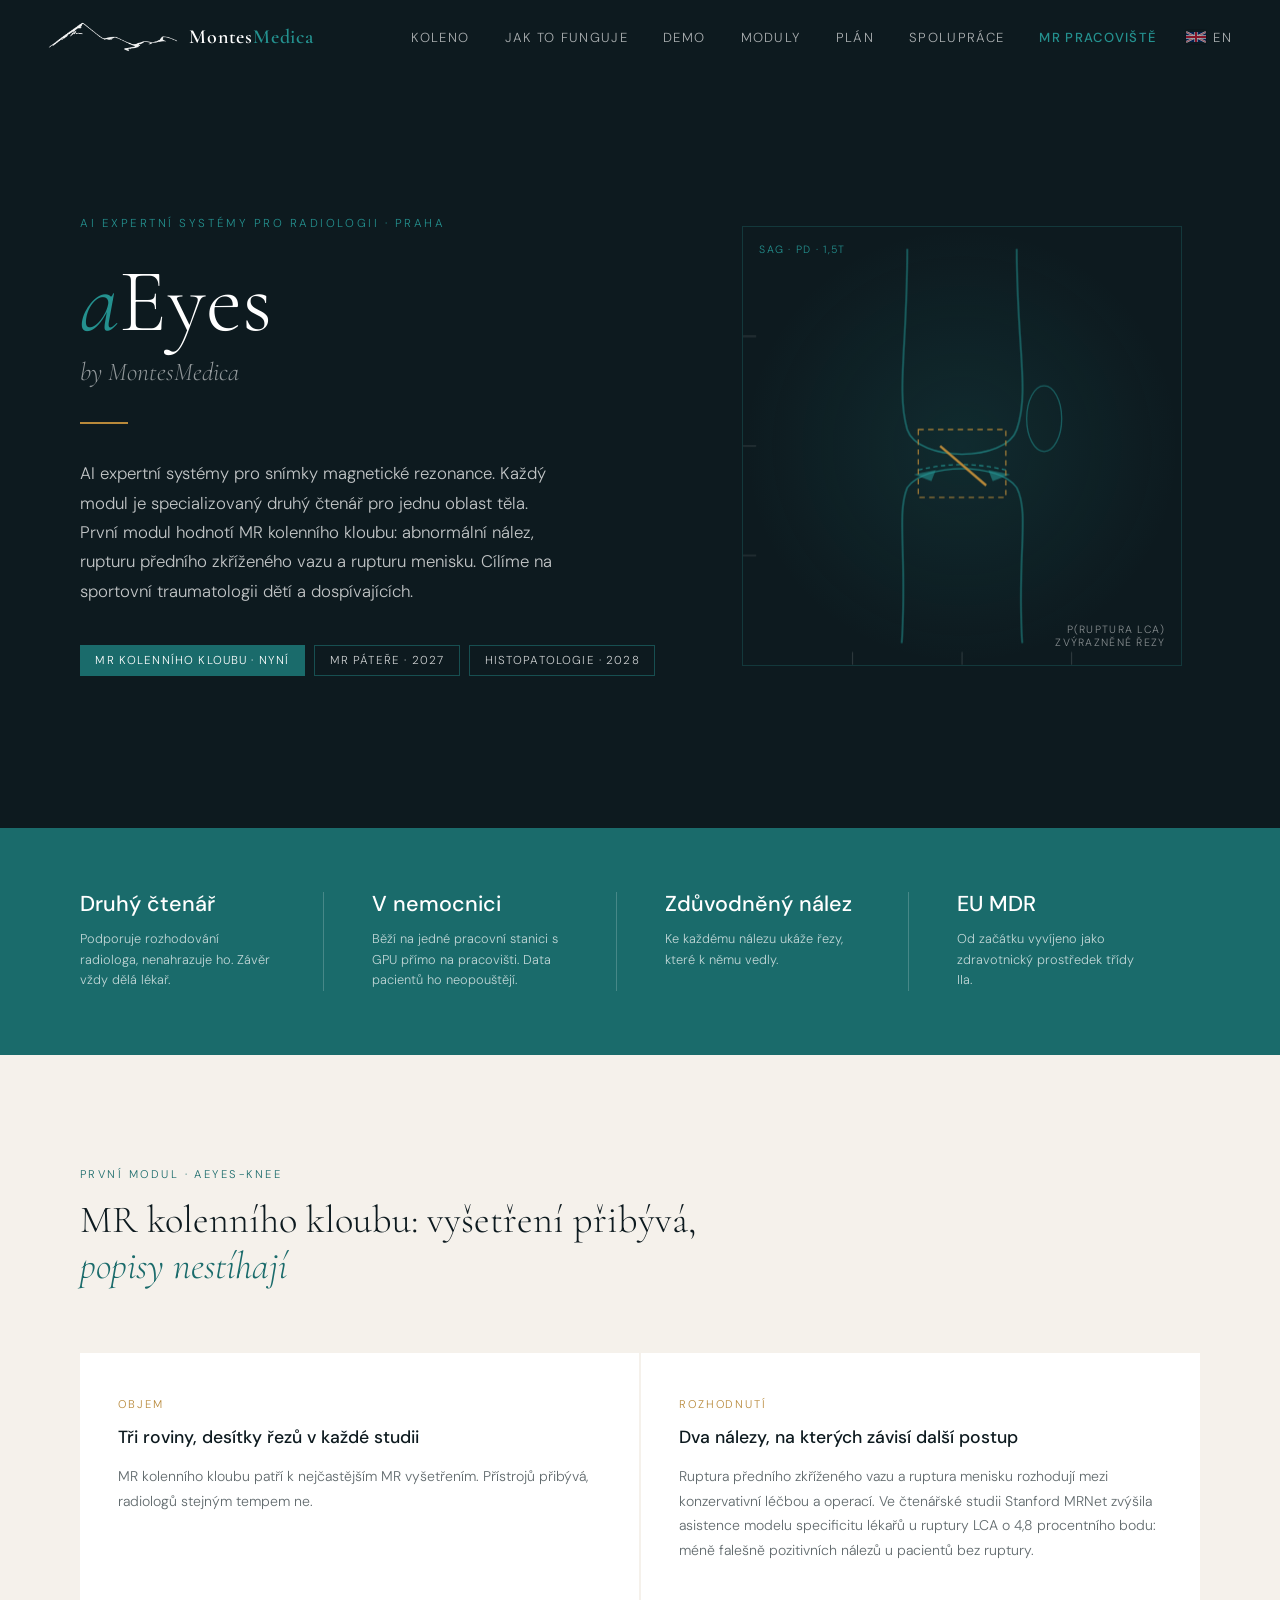
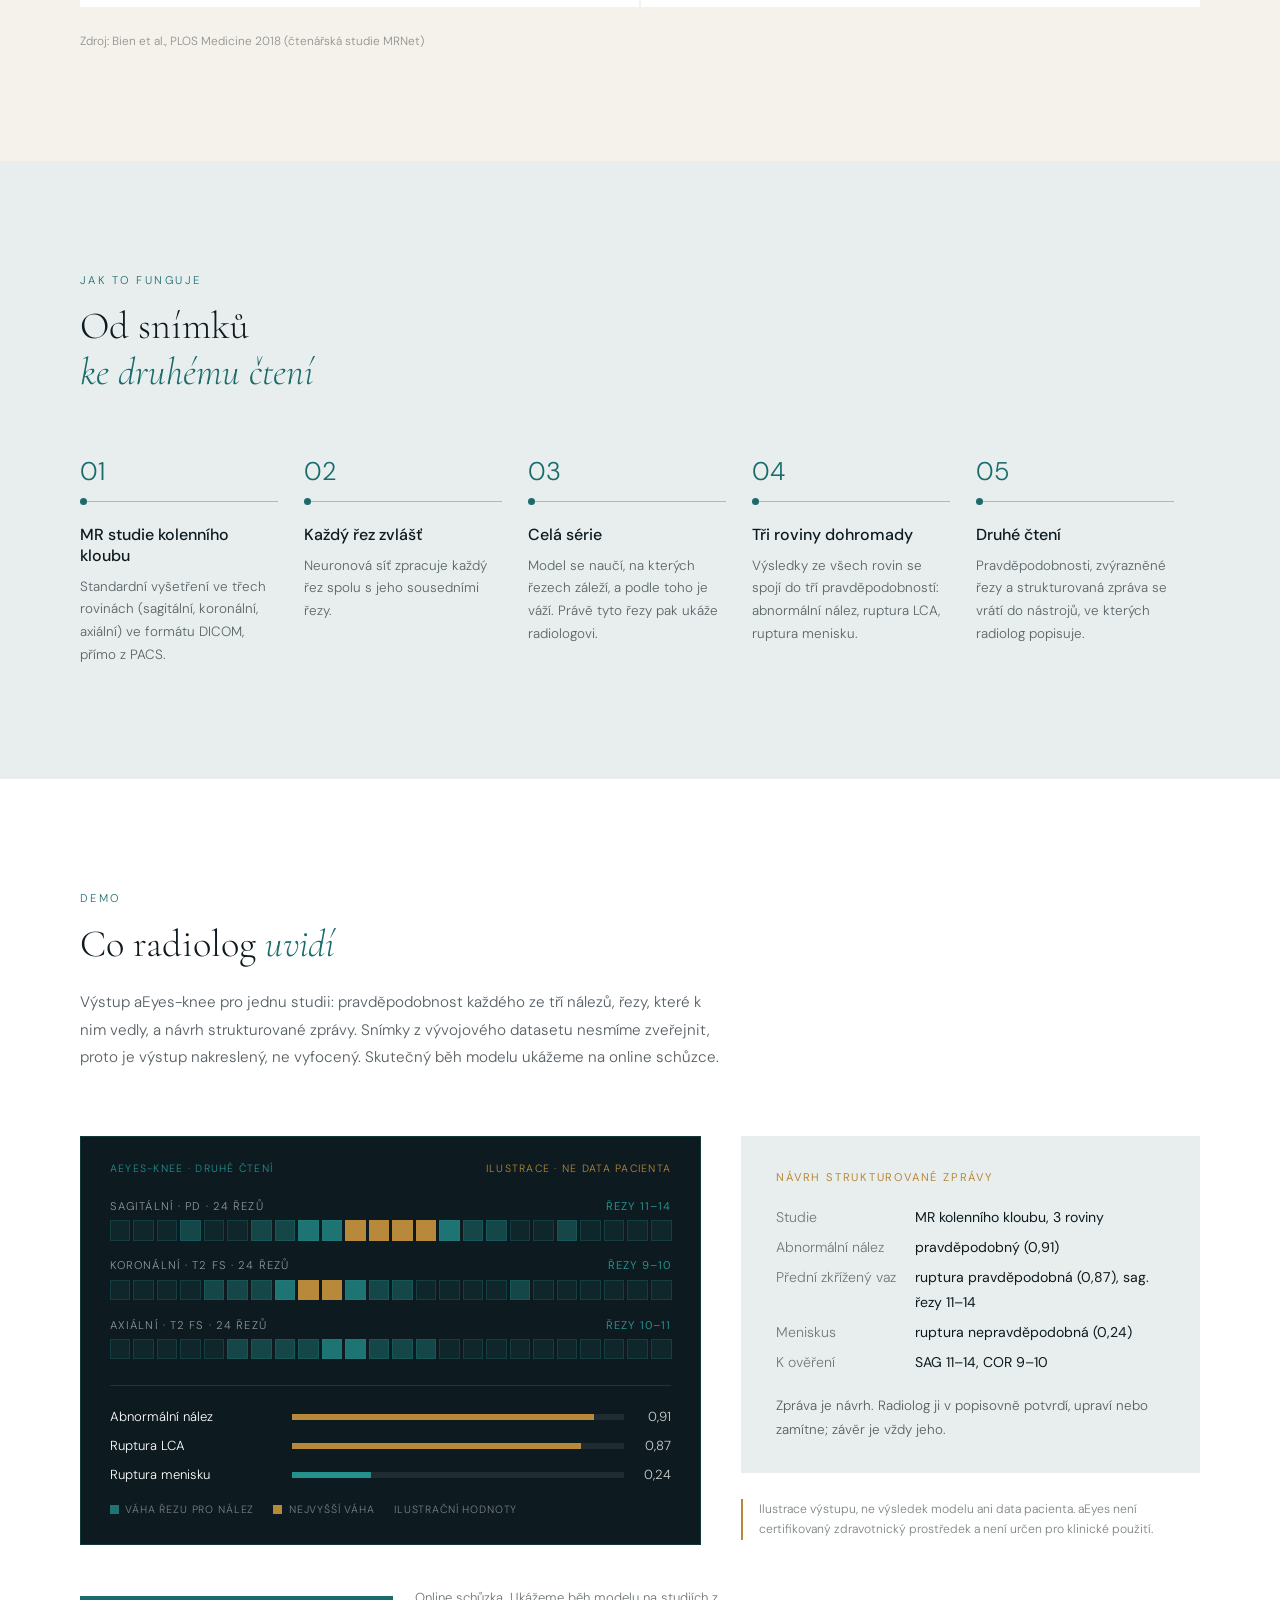
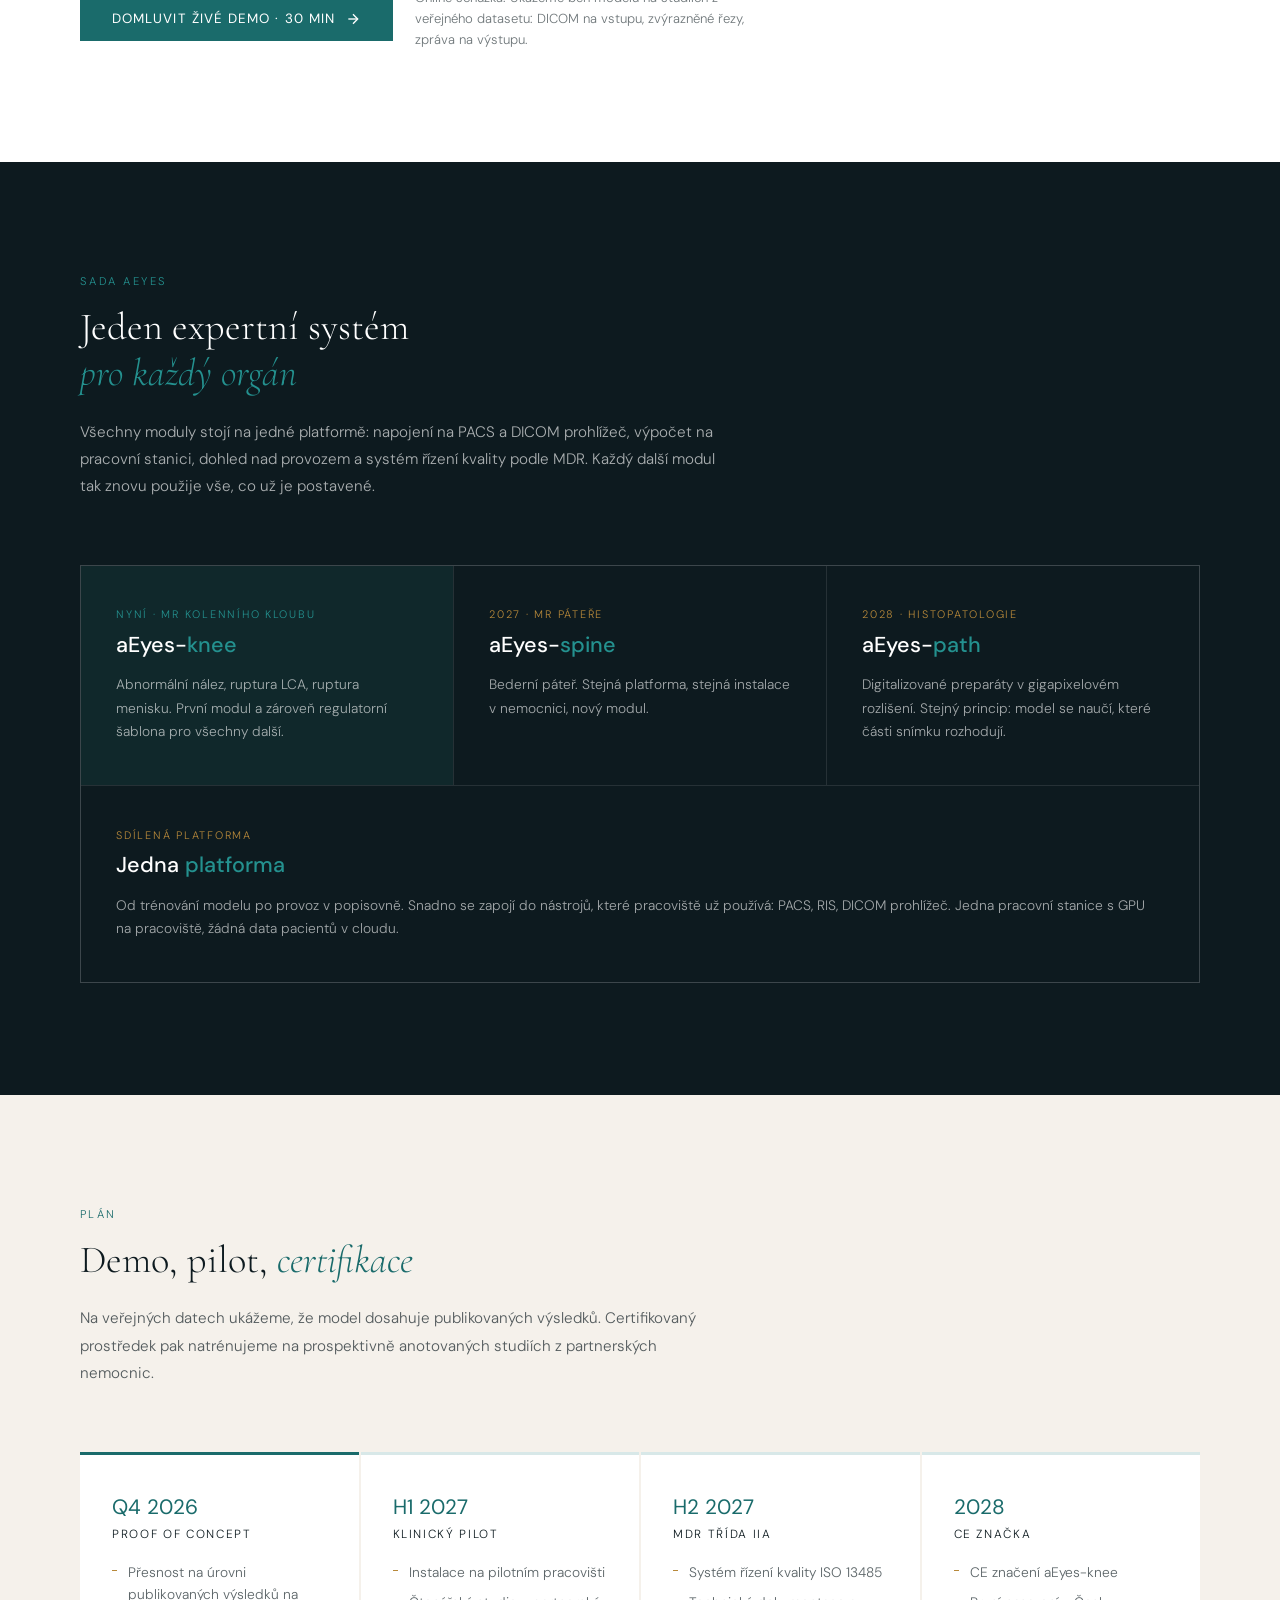
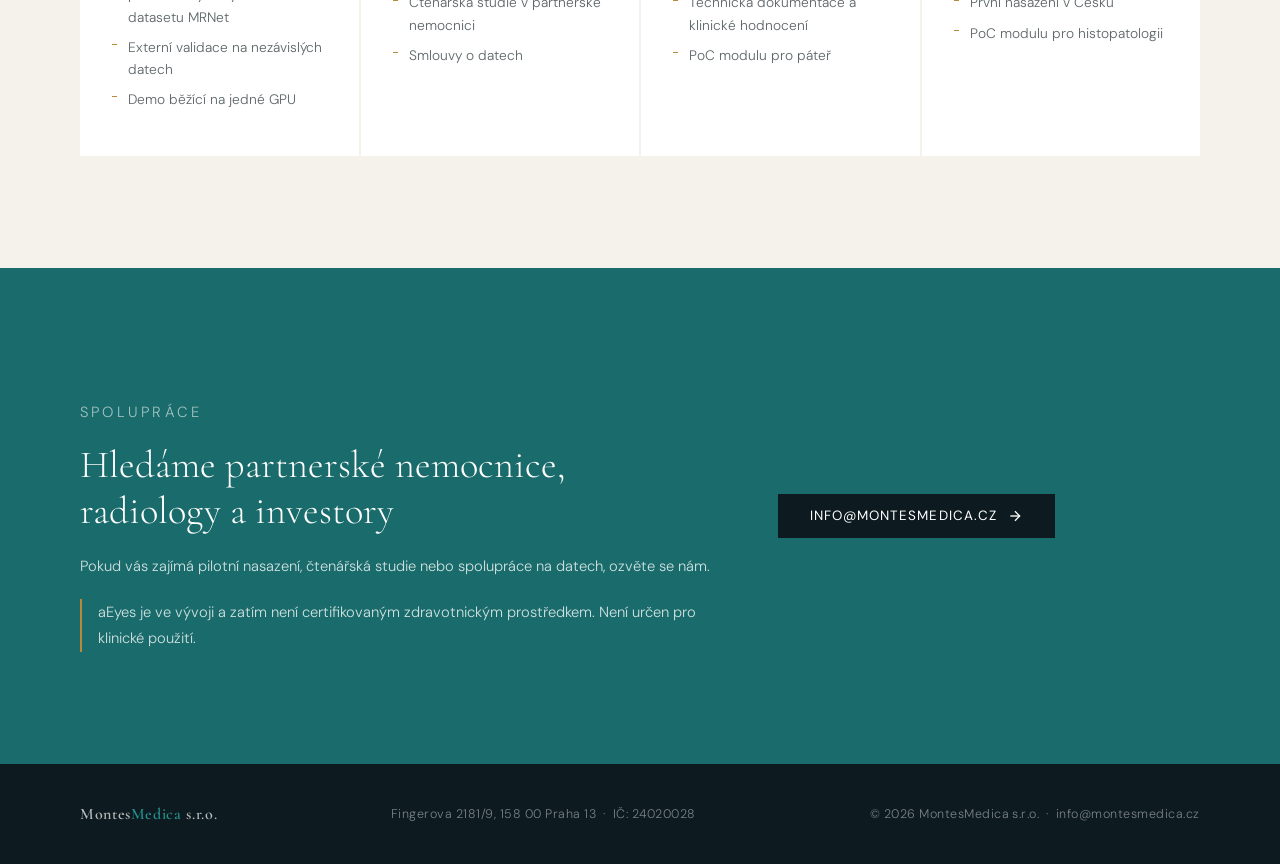
==== commit 4104d0fd: "Bring the aEyes page back as the landing page Reverts 096f459: aEyes is on / and /en/ again, the MRI" ====
--- a/index.html
+++ b/index.html
@@ -3,7 +3,7 @@
 <head>
   <meta charset="UTF-8" />
   <meta name="viewport" content="width=device-width, initial-scale=1.0" />
-  <title>MR pracoviště · MontesMedica</title>
+  <title>aEyes by MontesMedica</title>
   <link rel="icon" href="assets/img/favicon.svg" type="image/svg+xml" />
   <link rel="icon" href="assets/img/favicon-32.png" sizes="32x32" type="image/png" />
   <link rel="apple-touch-icon" href="assets/img/apple-touch-icon.png" />
@@ -15,14 +15,14 @@
   <meta property="og:site_name" content="MontesMedica" />
   <meta property="og:locale" content="cs_CZ" />
   <meta property="og:url" content="https://montesmedica.cz/" />
-  <meta property="og:title" content="MontesMedica – magnetická rezonance, Středočeský kraj" />
-  <meta property="og:description" content="Připravujeme otevření moderního pracoviště magnetické rezonance ve Středočeském kraji." />
+  <meta property="og:title" content="aEyes by MontesMedica – AI druhé čtení MR snímků" />
+  <meta property="og:description" content="AI expertní systémy pro snímky magnetické rezonance. První modul: druhé čtení MR kolenního kloubu, se zaměřením na sportovní traumatologii dětí a dospívajících." />
   <meta property="og:image" content="https://montesmedica.cz/assets/img/og.png" />
   <meta property="og:image:width" content="1200" />
   <meta property="og:image:height" content="630" />
   <meta name="twitter:card" content="summary_large_image" />
   <meta name="theme-color" content="#1a6b6b" />
-  <meta name="description" content="Připravujeme otevření moderního pracoviště magnetické rezonance ve Středočeském kraji." />
+  <meta name="description" content="aEyes by MontesMedica: AI expertní systémy pro snímky magnetické rezonance. První modul: druhé čtení MR kolenního kloubu, se zaměřením na sportovní traumatologii dětí a dospívajících." />
 
   <link rel="preconnect" href="https://fonts.googleapis.com" />
   <link rel="preconnect" href="https://fonts.gstatic.com" crossorigin />
@@ -52,16 +52,6 @@
       overflow-x: hidden;
     }
 
-    /* ── Noise texture overlay ── */
-    body::before {
-      content: '';
-      position: fixed; inset: 0;
-      background-image: url("data:image/svg+xml,%3Csvg viewBox='0 0 200 200' xmlns='http://www.w3.org/2000/svg'%3E%3Cfilter id='n'%3E%3CfeTurbulence type='fractalNoise' baseFrequency='0.9' numOctaves='4' stitchTiles='stitch'/%3E%3C/filter%3E%3Crect width='100%25' height='100%25' filter='url(%23n)' opacity='0.035'/%3E%3C/svg%3E");
-      pointer-events: none;
-      z-index: 9999;
-      mix-blend-mode: multiply;
-    }
-
     /* ── Header ── */
     header {
       position: fixed; top: 0; left: 0; right: 0;
@@ -72,9 +62,9 @@
       transition: background 0.5s, backdrop-filter 0.5s;
     }
     header.scrolled {
-      background: rgba(245,241,235,0.88);
+      background: rgba(13,26,31,0.88);
       backdrop-filter: blur(12px);
-      border-bottom: 1px solid rgba(26,107,107,0.12);
+      border-bottom: 1px solid rgba(36,145,143,0.2);
     }
 
     .logo {
@@ -87,199 +77,114 @@
       font-size: 1.25rem;
       font-weight: 600;
       letter-spacing: 0.04em;
-      color: var(--ink);
-    }
-    .logo-text span { color: var(--teal); }
+      color: #fff;
+    }
+    .logo-text span { color: var(--teal2); }
 
     nav a {
       font-size: 0.82rem;
       letter-spacing: 0.1em;
       text-transform: uppercase;
       text-decoration: none;
-      color: var(--ink);
+      color: #fff;
       opacity: 0.65;
       margin-left: 2.2rem;
       transition: opacity 0.2s, color 0.2s;
     }
-    nav a:hover { opacity: 1; color: var(--teal); }
+    nav a:hover { opacity: 1; color: var(--teal2); }
     nav { display: flex; align-items: center; }
     nav a.lang { display: inline-flex; align-items: center; gap: 0.45rem; margin-left: 1.8rem; }
     nav a.lang svg { width: 20px; height: 14px; border-radius: 2px; box-shadow: 0 0 0 1px rgba(0,0,0,0.18); }
-    .burger { display: none; background: none; border: 0; cursor: pointer; padding: 0.4rem; margin-left: 1rem; color: var(--ink); }
+    nav a.nav-mri { opacity: 1; color: var(--teal2); font-weight: 500; }
+    .burger { display: none; background: none; border: 0; cursor: pointer; padding: 0.4rem; margin-left: 1rem; color: #fff; }
     .burger svg { width: 22px; height: 22px; display: block; }
-    nav a.nav-aeyes { opacity: 1; color: var(--teal); font-weight: 500; }
 
     /* ── Hero ── */
     .hero {
-      min-height: 100vh;
+      min-height: min(92vh, 860px);
+      background: var(--ink);
+      color: #fff;
       display: grid;
-      grid-template-columns: 1fr 1fr;
+      grid-template-columns: 1.1fr 0.9fr;
+      align-items: center;
+      gap: 4rem;
+      padding: 10rem 5rem 6rem;
       position: relative;
       overflow: hidden;
     }
-
-    .hero-left {
-      display: flex; flex-direction: column; justify-content: center;
-      padding: 10rem 4rem 6rem 5rem;
-      position: relative; z-index: 2;
-    }
-
     .hero-eyebrow {
       font-size: 0.72rem;
       letter-spacing: 0.22em;
       text-transform: uppercase;
-      color: var(--teal);
+      color: var(--teal2);
       margin-bottom: 1.6rem;
-      opacity: 0;
-      transform: translateY(16px);
-      animation: fadeUp 0.9s 0.2s forwards;
-    }
-
+    }
     .hero-title {
       font-family: 'Cormorant Garamond', serif;
-      font-size: clamp(2.8rem, 5vw, 4.8rem);
+      font-size: clamp(3.4rem, 7vw, 6.4rem);
       font-weight: 300;
-      line-height: 1.1;
-      letter-spacing: -0.01em;
-      color: var(--ink);
-      opacity: 0;
-      transform: translateY(20px);
-      animation: fadeUp 1s 0.4s forwards;
-    }
-    .hero-title em {
+      line-height: 1;
+    }
+    .hero-title em { font-style: italic; color: var(--teal2); }
+    .hero-sub {
+      font-family: 'Cormorant Garamond', serif;
+      font-size: clamp(1.3rem, 2vw, 1.7rem);
+      font-weight: 300;
       font-style: italic;
-      color: var(--teal);
-    }
-
+      color: rgba(255,255,255,0.55);
+      margin-top: 0.6rem;
+    }
     .hero-divider {
       width: 48px; height: 2px;
       background: var(--gold);
       margin: 2.2rem 0;
-      opacity: 0;
-      animation: fadeUp 0.8s 0.7s forwards;
-    }
-
+    }
     .hero-lead {
       font-size: 1.05rem;
       line-height: 1.75;
-      max-width: 420px;
-      opacity: 0;
-      animation: fadeUp 0.9s 0.85s forwards;
-      color: rgba(13,26,31,0.78);
-    }
-
-    .hero-cta {
-      margin-top: 3rem;
-      opacity: 0;
-      animation: fadeUp 0.9s 1.1s forwards;
-    }
-    .btn {
-      display: inline-flex; align-items: center; gap: 0.6rem;
-      padding: 0.85rem 2rem;
-      background: var(--teal);
-      color: #fff;
-      font-family: 'DM Sans', sans-serif;
-      font-size: 0.84rem;
-      font-weight: 400;
-      letter-spacing: 0.08em;
+      max-width: 480px;
+      color: rgba(255,255,255,0.75);
+    }
+    .hero-pills {
+      display: flex; flex-wrap: wrap; gap: 0.6rem;
+      margin-top: 2.4rem;
+    }
+    .pill {
+      font-size: 0.72rem;
+      letter-spacing: 0.1em;
       text-transform: uppercase;
-      text-decoration: none;
-      border: none;
-      cursor: pointer;
-      transition: background 0.25s, transform 0.25s;
+      padding: 0.45rem 0.9rem;
+      border: 1px solid rgba(36,145,143,0.45);
+      color: rgba(255,255,255,0.8);
+    }
+    .pill.now { background: var(--teal); border-color: var(--teal); color: #fff; }
+
+    /* Knee "scan" visual */
+    .scan {
       position: relative;
+      aspect-ratio: 1;
+      max-width: 440px;
+      width: 100%;
+      justify-self: center;
+      border: 1px solid rgba(36,145,143,0.25);
+      background: radial-gradient(circle at 50% 50%, rgba(36,145,143,0.14), transparent 70%);
       overflow: hidden;
     }
-    .btn::after {
-      content: '';
-      position: absolute; inset: 0;
-      background: rgba(255,255,255,0.12);
-      transform: translateX(-105%) skewX(-10deg);
-      transition: transform 0.4s;
-    }
-    .btn:hover::after { transform: translateX(105%) skewX(-10deg); }
-    .btn:hover { background: var(--teal2); transform: translateY(-1px); }
-    .btn svg { width: 16px; height: 16px; }
-
-    /* ── Hero Right — MRI Visual ── */
-    .hero-right {
-      position: relative;
-      overflow: hidden;
-    }
-    .mri-canvas {
-      position: absolute; inset: 0;
-      display: flex; align-items: center; justify-content: center;
-    }
-    .mri-bg {
-      width: 100%; height: 100%;
-      background: linear-gradient(135deg, var(--mist) 0%, var(--faint) 50%, var(--mist) 100%);
-    }
-
-    /* Decorative MRI-style rings */
-    .rings-wrap {
+    .scan svg { width: 100%; height: 100%; display: block; }
+    .scan-line {
+      position: absolute; left: 0; right: 0; height: 2px;
+      background: linear-gradient(90deg, transparent, rgba(36,145,143,0.8), transparent);
+      animation: scan 4s ease-in-out infinite;
+    }
+    .scan-tag {
       position: absolute;
-      width: 520px; height: 520px;
-      top: 50%; left: 50%;
-      transform: translate(-50%, -50%);
-    }
-    .ring {
-      position: absolute;
-      border-radius: 50%;
-      border: 1px solid rgba(26,107,107,0.18);
-      top: 50%; left: 50%;
-      transform: translate(-50%,-50%);
-      animation: pulse 5s ease-in-out infinite;
-    }
-    .ring:nth-child(1) { width: 120px; height: 120px; border-color: rgba(26,107,107,0.45); animation-delay: 0s; }
-    .ring:nth-child(2) { width: 200px; height: 200px; animation-delay: 0.4s; }
-    .ring:nth-child(3) { width: 300px; height: 300px; animation-delay: 0.8s; }
-    .ring:nth-child(4) { width: 410px; height: 410px; animation-delay: 1.2s; }
-    .ring:nth-child(5) { width: 510px; height: 510px; animation-delay: 1.6s; }
-
-    .ring-core {
-      position: absolute;
-      width: 80px; height: 80px;
-      border-radius: 50%;
-      background: radial-gradient(circle, var(--teal2) 0%, var(--teal) 60%, transparent 100%);
-      top: 50%; left: 50%;
-      transform: translate(-50%,-50%);
-      box-shadow: 0 0 40px rgba(26,107,107,0.3);
-      animation: corePulse 3s ease-in-out infinite;
-    }
-
-    /* Scan lines */
-    .scan-line {
-      position: absolute;
-      left: 0; right: 0;
-      height: 2px;
-      background: linear-gradient(90deg, transparent, rgba(26,107,107,0.4), transparent);
-      animation: scan 4s ease-in-out infinite;
-      top: 20%;
-    }
-
-    /* Corner marks */
-    .corner {
-      position: absolute;
-      width: 24px; height: 24px;
-      border-color: rgba(26,107,107,0.35);
-      border-style: solid;
-    }
-    .corner-tl { top: 40px; left: 40px; border-width: 1px 0 0 1px; }
-    .corner-tr { top: 40px; right: 40px; border-width: 1px 1px 0 0; }
-    .corner-bl { bottom: 40px; left: 40px; border-width: 0 0 1px 1px; }
-    .corner-br { bottom: 40px; right: 40px; border-width: 0 1px 1px 0; }
-
-    .hero-data {
-      position: absolute;
-      bottom: 3rem; left: 3rem;
-      font-size: 0.7rem;
+      font-size: 0.66rem;
       letter-spacing: 0.12em;
-      color: var(--teal);
       text-transform: uppercase;
-      opacity: 0;
-      animation: fadeUp 1s 1.4s forwards;
-    }
-    .hero-data p { margin-top: 0.3rem; opacity: 0.6; }
+      color: var(--teal2);
+    }
+    .scan-tag.tl { top: 1rem; left: 1rem; }
+    .scan-tag.br { bottom: 1rem; right: 1rem; text-align: right; color: rgba(255,255,255,0.5); }
 
     /* ── Sections ── */
     section { padding: 7rem 5rem; }
@@ -291,42 +196,27 @@
       color: var(--teal);
       margin-bottom: 1rem;
     }
-
-    /* ── About ── */
-    .about {
-      background: var(--ink);
-      color: #fff;
-      display: grid;
-      grid-template-columns: 1fr 1fr;
-      gap: 5rem;
-      align-items: center;
-      padding: 7rem 5rem;
-    }
-    .about-title {
+    .section-title {
       font-family: 'Cormorant Garamond', serif;
-      font-size: clamp(2.2rem, 3.5vw, 3.6rem);
+      font-size: clamp(2rem, 3vw, 3rem);
       font-weight: 300;
-      line-height: 1.15;
-    }
-    .about-title em { font-style: italic; color: var(--teal2); }
-    .about-body {
+      line-height: 1.2;
+      max-width: 720px;
+    }
+    .section-title em { font-style: italic; color: var(--teal); }
+    .section-lead {
       font-size: 0.95rem;
-      line-height: 1.85;
-      color: rgba(255,255,255,0.72);
-    }
-    .about-body p + p { margin-top: 1.4rem; }
-    .about-accent {
-      width: 40px; height: 1px;
-      background: var(--gold);
-      margin: 2rem 0;
-    }
-
-    /* ── Stats strip ── */
+      line-height: 1.8;
+      color: rgba(13,26,31,0.7);
+      max-width: 640px;
+      margin-top: 1.4rem;
+    }
+
+    /* ── Principles strip ── */
     .stats {
       background: var(--teal);
       padding: 4rem 5rem;
       display: flex;
-      gap: 0;
     }
     .stat {
       flex: 1;
@@ -336,154 +226,339 @@
     .stat:first-child { padding-left: 0; }
     .stat:last-child { border-right: none; }
     .stat-num {
-      font-size: 2.6rem;
-      font-weight: 300;
+      font-size: 1.35rem;
+      font-weight: 500;
       color: #fff;
-      line-height: 1;
+      line-height: 1.2;
     }
     .stat-label {
-      font-size: 0.75rem;
-      letter-spacing: 0.12em;
-      text-transform: uppercase;
-      color: rgba(255,255,255,0.65);
-      margin-top: 0.5rem;
-    }
-
-    /* ── Features ── */
-    .features {
-      padding: 8rem 5rem;
-      background: var(--paper);
-    }
-    .features-header {
-      max-width: 560px;
-      margin-bottom: 5rem;
-    }
-    .features-title {
-      font-family: 'Cormorant Garamond', serif;
-      font-size: clamp(2rem, 3vw, 3rem);
-      font-weight: 300;
-      line-height: 1.2;
-      margin-top: 0.8rem;
-    }
-    .features-grid {
+      font-size: 0.8rem;
+      line-height: 1.6;
+      color: rgba(255,255,255,0.72);
+      margin-top: 0.7rem;
+    }
+
+    /* ── Why knee ── */
+    .cards {
       display: grid;
-      grid-template-columns: repeat(3, 1fr);
+      grid-template-columns: repeat(2, 1fr);
       gap: 2px;
-    }
-    .feature-card {
+      margin-top: 4rem;
+    }
+    .card {
       background: #fff;
-      padding: 3rem 2.5rem;
+      padding: 2.8rem 2.4rem;
       position: relative;
-      overflow: hidden;
       transition: transform 0.3s;
     }
-    .feature-card:hover { transform: translateY(-4px); }
-    .feature-card::before {
+    .card:hover { transform: translateY(-4px); }
+    .card::before {
       content: '';
-      position: absolute;
-      bottom: 0; left: 0; right: 0;
+      position: absolute; bottom: 0; left: 0; right: 0;
       height: 3px;
       background: var(--teal);
       transform: scaleX(0);
       transform-origin: left;
       transition: transform 0.4s;
     }
-    .feature-card:hover::before { transform: scaleX(1); }
-    .feature-icon {
-      width: 48px; height: 48px;
-      margin-bottom: 1.8rem;
-      color: var(--teal);
-    }
-    .feature-title {
+    .card:hover::before { transform: scaleX(1); }
+    .card-kicker {
+      font-size: 0.7rem;
+      letter-spacing: 0.16em;
+      text-transform: uppercase;
+      color: var(--gold);
+      margin-bottom: 0.9rem;
+    }
+    .card-title {
       font-size: 1.1rem;
       font-weight: 500;
-      margin-bottom: 1rem;
-    }
-    .feature-text {
+      line-height: 1.35;
+      margin-bottom: 0.9rem;
+    }
+    .card-text {
       font-size: 0.88rem;
       line-height: 1.75;
       color: rgba(13,26,31,0.65);
     }
-
-    /* ── Contact ── */
-    .contact {
+    .card-text a { color: var(--teal); text-decoration: none; border-bottom: 1px solid rgba(26,107,107,0.35); }
+    .card-text a:hover { border-bottom-color: var(--teal); }
+    .source {
+      font-size: 0.74rem;
+      color: rgba(13,26,31,0.45);
+      margin-top: 1.6rem;
+    }
+
+    /* ── Pipeline ── */
+    .pipeline { background: var(--faint); }
+    .steps {
+      display: grid;
+      grid-template-columns: repeat(5, 1fr);
+      margin-top: 4rem;
+      counter-reset: step;
+    }
+    .step {
+      padding: 0 1.6rem 0 0;
+      position: relative;
+    }
+    .step-num {
+      font-size: 1.6rem;
+      font-weight: 300;
+      color: var(--teal);
+      line-height: 1;
+    }
+    .step-bar {
+      height: 1px;
+      background: rgba(26,107,107,0.35);
+      margin: 1rem 0 1.4rem;
+      position: relative;
+    }
+    .step-bar::after {
+      content: '';
+      position: absolute; left: 0; top: -3px;
+      width: 7px; height: 7px; border-radius: 50%;
+      background: var(--teal);
+    }
+    .step-title {
+      font-size: 1rem;
+      font-weight: 500;
+      margin-bottom: 0.6rem;
+    }
+    .step-text {
+      font-size: 0.84rem;
+      line-height: 1.7;
+      color: rgba(13,26,31,0.65);
+    }
+
+    /* ── Suite ── */
+    .suite { background: var(--ink); color: #fff; }
+    .suite .section-label { color: var(--teal2); }
+    .suite .section-title em { color: var(--teal2); }
+    .suite .section-lead { color: rgba(255,255,255,0.65); }
+    .modules {
+      display: grid;
+      grid-template-columns: repeat(3, 1fr);
+      gap: 1px;
+      background: rgba(255,255,255,0.1);
+      border: 1px solid rgba(255,255,255,0.1);
+      margin-top: 4rem;
+    }
+    .module {
+      background: var(--ink);
+      padding: 2.6rem 2.2rem;
+    }
+    .module.current { background: #10282b; }
+    .module.wide { grid-column: 1 / -1; }
+    .module-when {
+      font-size: 0.68rem;
+      letter-spacing: 0.16em;
+      text-transform: uppercase;
+      color: var(--gold);
+    }
+    .module.current .module-when { color: var(--teal2); }
+    .module-name {
+      font-size: 1.35rem;
+      font-weight: 500;
+      margin: 0.6rem 0 0.9rem;
+    }
+    .module-name span { color: var(--teal2); }
+    .module-text {
+      font-size: 0.86rem;
+      line-height: 1.7;
+      color: rgba(255,255,255,0.62);
+    }
+
+    /* ── Roadmap ── */
+    .roadmap-grid {
+      display: grid;
+      grid-template-columns: repeat(4, 1fr);
+      gap: 2px;
+      margin-top: 4rem;
+    }
+    .phase {
+      background: #fff;
+      padding: 2.4rem 2rem;
+      border-top: 3px solid var(--mist);
+    }
+    .phase.current { border-top-color: var(--teal); }
+    .phase-when {
+      font-size: 1.3rem;
+      font-weight: 400;
+      color: var(--teal);
+    }
+    .phase-title {
+      font-size: 0.74rem;
+      letter-spacing: 0.14em;
+      text-transform: uppercase;
+      margin: 0.4rem 0 1.2rem;
+    }
+    .phase ul { list-style: none; }
+    .phase li {
+      font-size: 0.86rem;
+      line-height: 1.6;
+      color: rgba(13,26,31,0.68);
+      padding-left: 1rem;
+      position: relative;
+      margin-bottom: 0.5rem;
+    }
+    .phase li::before {
+      content: '';
+      position: absolute; left: 0; top: 0.6em;
+      width: 5px; height: 1px;
+      background: var(--gold);
+    }
+
+
+    /* ── Demo ── */
+    .demo { background: #fff; }
+    .demo-grid {
+      display: grid;
+      grid-template-columns: 1.15fr 0.85fr;
+      gap: 2.5rem;
+      margin-top: 4rem;
+      align-items: start;
+    }
+    .viewer {
+      background: var(--ink);
+      color: #fff;
+      padding: 1.6rem 1.8rem 1.8rem;
+      border: 1px solid rgba(36,145,143,0.25);
+    }
+    .viewer-head {
+      display: flex; justify-content: space-between; gap: 1rem; flex-wrap: wrap;
+      font-size: 0.66rem; letter-spacing: 0.12em; text-transform: uppercase;
+      color: var(--teal2);
+      margin-bottom: 1.5rem;
+    }
+    .viewer-head span:last-child { color: var(--gold); }
+    .plane { margin-bottom: 1.1rem; }
+    .plane-name {
+      display: flex; justify-content: space-between;
+      font-size: 0.7rem; letter-spacing: 0.1em; text-transform: uppercase;
+      color: rgba(255,255,255,0.55);
+      margin-bottom: 0.45rem;
+    }
+    .plane-name b { font-weight: 400; color: var(--teal2); }
+    .slices { display: grid; grid-template-columns: repeat(24, 1fr); gap: 3px; }
+    .slices i {
+      display: block; aspect-ratio: 1;
+      background: rgba(36,145,143,0.1);
+      border: 1px solid rgba(36,145,143,0.22);
+    }
+    .slices i.w1 { background: rgba(36,145,143,0.38); }
+    .slices i.w2 { background: rgba(36,145,143,0.75); }
+    .slices i.w3 { background: var(--gold); border-color: var(--gold); }
+    .probs {
+      margin-top: 1.6rem;
+      border-top: 1px solid rgba(255,255,255,0.1);
+      padding-top: 1.4rem;
+    }
+    .prob {
+      display: grid; grid-template-columns: minmax(9rem, 1fr) 2fr auto;
+      gap: 1rem; align-items: center;
+      font-size: 0.82rem;
+      margin-bottom: 0.75rem;
+    }
+    .prob-bar { height: 6px; background: rgba(255,255,255,0.08); }
+    .prob-bar i { display: block; height: 100%; background: var(--teal2); }
+    .prob.high .prob-bar i { background: var(--gold); }
+    .prob-val { font-variant-numeric: tabular-nums; color: rgba(255,255,255,0.8); min-width: 3.5ch; text-align: right; }
+    .viewer-legend {
+      display: flex; gap: 1.2rem; flex-wrap: wrap;
+      margin-top: 1.2rem;
+      font-size: 0.66rem; letter-spacing: 0.08em; text-transform: uppercase;
+      color: rgba(255,255,255,0.45);
+    }
+    .viewer-legend i { display: inline-block; width: 9px; height: 9px; margin-right: 0.4rem; vertical-align: -1px; }
+    .report {
       background: var(--faint);
-      padding: 8rem 5rem;
+      padding: 2rem 2.2rem;
+      font-size: 0.88rem; line-height: 1.75;
+    }
+    .report h3 {
+      font-size: 0.7rem; letter-spacing: 0.16em; text-transform: uppercase;
+      color: var(--gold); font-weight: 400;
+      margin-bottom: 1.1rem;
+    }
+    .report dl { display: grid; grid-template-columns: auto 1fr; gap: 0.35rem 1.2rem; }
+    .report dt { color: rgba(13,26,31,0.55); }
+    .report dd { font-weight: 400; }
+    .report p { margin-top: 1.2rem; color: rgba(13,26,31,0.68); font-size: 0.84rem; }
+    .demo-note {
+      font-size: 0.76rem; line-height: 1.7;
+      color: rgba(13,26,31,0.55);
+      border-left: 2px solid var(--gold);
+      padding-left: 1rem;
+      margin-top: 1.6rem;
+    }
+    .demo-cta { margin-top: 2.6rem; display: flex; flex-wrap: wrap; align-items: center; gap: 1.4rem; }
+    .btn.teal { background: var(--teal); }
+    .btn.teal:hover { background: var(--teal2); }
+    .demo-cta small { font-size: 0.82rem; line-height: 1.6; color: rgba(13,26,31,0.6); max-width: 360px; }
+
+    /* ── Team ── */
+    .team { background: var(--faint); }
+    .team-group {
+      font-size: 0.7rem; letter-spacing: 0.2em; text-transform: uppercase;
+      color: var(--teal);
+      margin: 3.5rem 0 1rem;
+    }
+    .team-group:first-of-type { margin-top: 4rem; }
+    .people { display: grid; grid-template-columns: repeat(3, 1fr); gap: 2px; }
+    .people.two { grid-template-columns: repeat(2, 1fr); }
+    .person { background: #fff; padding: 2.4rem 2.2rem; }
+    .avatar {
+      width: 64px; height: 64px; border-radius: 50%;
+      background: var(--mist); color: var(--teal);
+      display: flex; align-items: center; justify-content: center;
+      font-family: 'Cormorant Garamond', serif;
+      font-size: 1.5rem; font-weight: 600; letter-spacing: 0.02em;
+      margin-bottom: 1.4rem;
+    }
+    .person-name { font-size: 1.1rem; font-weight: 500; }
+    .person-role {
+      font-size: 0.7rem; letter-spacing: 0.14em; text-transform: uppercase;
+      color: var(--gold);
+      margin: 0.4rem 0 0.9rem;
+    }
+
+    /* ── Disclaimer / CTA ── */
+    .cta {
+      background: var(--teal);
+      color: #fff;
       display: grid;
-      grid-template-columns: 1fr 1fr;
-      gap: 6rem;
-      align-items: start;
-    }
-    .contact-title {
-      font-family: 'Cormorant Garamond', serif;
-      font-size: clamp(2rem, 3vw, 3rem);
-      font-weight: 300;
-      margin-top: 0.8rem;
-      margin-bottom: 1.5rem;
-    }
-    .contact-body {
+      grid-template-columns: 1.2fr 0.8fr;
+      gap: 4rem;
+      align-items: center;
+    }
+    .cta .section-label { color: rgba(255,255,255,0.6); }
+    .cta .section-title { color: #fff; }
+    .cta p {
       font-size: 0.92rem;
       line-height: 1.8;
-      color: rgba(13,26,31,0.7);
-    }
-    .contact-info {
-      margin-top: 3rem;
-      display: flex; flex-direction: column; gap: 1.4rem;
-    }
-    .contact-row {
-      display: flex; align-items: flex-start; gap: 1rem;
-    }
-    .contact-row svg {
-      width: 18px; height: 18px;
-      color: var(--teal);
-      flex-shrink: 0;
-      margin-top: 2px;
-    }
-    .contact-row-label {
-      font-size: 0.7rem;
-      letter-spacing: 0.12em;
+      color: rgba(255,255,255,0.8);
+      margin-top: 1.2rem;
+    }
+    .btn {
+      display: inline-flex; align-items: center; gap: 0.6rem;
+      padding: 0.85rem 2rem;
+      background: var(--ink);
+      color: #fff;
+      font-size: 0.84rem;
+      font-weight: 400;
+      letter-spacing: 0.08em;
       text-transform: uppercase;
-      color: var(--teal);
-      margin-bottom: 0.2rem;
-    }
-    .contact-row-value {
-      font-size: 0.92rem;
-      line-height: 1.5;
-      color: var(--ink);
-    }
-    .contact-row-value a {
-      color: var(--teal);
       text-decoration: none;
-    }
-    .contact-row-value a:hover { text-decoration: underline; }
-
-    /* Contact form side */
-    .contact-form { display: flex; flex-direction: column; gap: 1.2rem; }
-    .form-group { display: flex; flex-direction: column; gap: 0.4rem; }
-    .form-label {
-      font-size: 0.7rem;
-      letter-spacing: 0.12em;
-      text-transform: uppercase;
-      color: rgba(13,26,31,0.5);
-    }
-    .form-input, .form-textarea {
-      background: #fff;
-      border: 1px solid rgba(26,107,107,0.2);
-      padding: 0.85rem 1rem;
-      font-family: 'DM Sans', sans-serif;
-      font-size: 0.92rem;
-      color: var(--ink);
-      transition: border-color 0.2s;
-      outline: none;
-      width: 100%;
-    }
-    .form-input:focus, .form-textarea:focus {
-      border-color: var(--teal);
-    }
-    .form-textarea { resize: vertical; min-height: 120px; }
-    .form-submit {
-      align-self: flex-start;
-      margin-top: 0.5rem;
+      transition: background 0.25s, transform 0.25s;
+    }
+    .btn:hover { background: #1c3238; transform: translateY(-1px); }
+    .btn svg { width: 16px; height: 16px; }
+    .note {
+      font-size: 0.76rem;
+      line-height: 1.7;
+      color: rgba(255,255,255,0.6);
+      border-left: 2px solid var(--gold);
+      padding-left: 1rem;
+      margin-top: 2rem;
     }
 
     /* ── Footer ── */
@@ -509,62 +584,65 @@
     .footer-logo span { color: var(--teal2); }
 
     /* ── Animations ── */
-    @keyframes fadeUp {
-      to { opacity: 1; transform: translateY(0); }
-    }
-    @keyframes pulse {
-      0%, 100% { opacity: 0.4; transform: translate(-50%,-50%) scale(1); }
-      50% { opacity: 0.9; transform: translate(-50%,-50%) scale(1.03); }
-    }
-    @keyframes corePulse {
-      0%, 100% { box-shadow: 0 0 30px rgba(26,107,107,0.25); }
-      50% { box-shadow: 0 0 60px rgba(26,107,107,0.5); }
-    }
     @keyframes scan {
-      0% { top: 10%; opacity: 0; }
+      0% { top: 8%; opacity: 0; }
       20% { opacity: 1; }
       80% { opacity: 1; }
-      100% { top: 90%; opacity: 0; }
-    }
-
-    /* Scroll reveal */
+      100% { top: 92%; opacity: 0; }
+    }
+    @keyframes glow {
+      0%, 100% { opacity: 0.35; }
+      50% { opacity: 0.9; }
+    }
+    .hot { animation: glow 3s ease-in-out infinite; }
+
     .reveal {
       opacity: 0;
       transform: translateY(28px);
       transition: opacity 0.8s, transform 0.8s;
     }
-    .reveal.visible {
-      opacity: 1;
-      transform: translateY(0);
+    .reveal.visible { opacity: 1; transform: translateY(0); }
+
+    @media (prefers-reduced-motion: reduce) {
+      .scan-line, .hot { animation: none; }
+      .reveal { opacity: 1; transform: none; transition: none; }
     }
 
     /* ── Responsive ── */
+    @media (max-width: 1100px) {
+      .steps { grid-template-columns: 1fr; gap: 2.4rem; }
+      .step { padding: 0; }
+      .roadmap-grid { grid-template-columns: repeat(2, 1fr); }
+    }
     @media (max-width: 900px) {
-      .hero { grid-template-columns: 1fr; }
-      .hero-right { display: none; }
-      .hero-left { padding: 9rem 2rem 5rem; }
-      .about { grid-template-columns: 1fr; padding: 5rem 2rem; gap: 2.5rem; }
-      .stats { flex-direction: column; gap: 2rem; padding: 3rem 2rem; }
+      .hero { grid-template-columns: 1fr; padding: 8rem 1rem 4rem; gap: 3rem; min-height: auto; }
+      .scan { max-width: 320px; }
+      section { padding: 5rem 1rem; }
+      .stats { flex-direction: column; gap: 2rem; padding: 3rem 1rem; }
       .stat { border-right: none; border-bottom: 1px solid rgba(255,255,255,0.2); padding: 0 0 2rem; }
       .stat:last-child { border-bottom: none; }
-      .features { padding: 5rem 2rem; }
-      .features-grid { grid-template-columns: 1fr; gap: 2px; }
-      .contact { grid-template-columns: 1fr; padding: 5rem 2rem; gap: 3rem; }
-      section { padding: 5rem 2rem; }
-      header { padding: 1.2rem 1.5rem; }
+      .cards, .modules, .roadmap-grid { grid-template-columns: 1fr; }
+      .module.wide { grid-column: auto; }
+      .cta { grid-template-columns: 1fr; gap: 2rem; }
+      .demo-grid { grid-template-columns: 1fr; }
+      .people, .people.two { grid-template-columns: 1fr; }
+      header { padding: 1.2rem 1rem; }
       nav { margin-left: 1rem; }
       nav a { display: none; white-space: nowrap; }
-      nav a.nav-aeyes { display: inline; margin-left: 0; }
+      nav a.nav-mri { display: inline; margin-left: 0; }
       nav a.lang { display: inline-flex; margin-left: 1rem; }
       .burger { display: block; }
-      nav.open { position: fixed; inset: 0 0 auto 0; flex-direction: column; align-items: stretch; padding: 4.6rem 1rem 1.4rem; background: rgba(245,241,235,0.97); backdrop-filter: blur(12px); margin: 0; }
-      nav.open a { display: block; margin: 0; padding: 0.9rem 0; border-top: 1px solid rgba(26,107,107,0.12); }
-      nav.open a.lang { display: inline-flex; margin: 0; padding: 0.9rem 0; border-top: 1px solid rgba(26,107,107,0.12); }
+      nav.open { position: fixed; inset: 0 0 auto 0; flex-direction: column; align-items: stretch; padding: 4.6rem 1rem 1.4rem; background: rgba(13,26,31,0.97); backdrop-filter: blur(12px); margin: 0; }
+      nav.open a { display: block; margin: 0; padding: 0.9rem 0; border-top: 1px solid rgba(255,255,255,0.1); }
+      nav.open a.lang { display: inline-flex; margin: 0; padding: 0.9rem 0; border-top: 1px solid rgba(255,255,255,0.1); }
       nav.open .burger { position: absolute; right: 1rem; top: 1.1rem; }
       .logo { gap: 0.5rem; }
       .logo-mark { height: 20px; }
       .logo-text { font-size: 1.05rem; }
-      footer { flex-direction: column; gap: 1rem; text-align: center; padding: 2rem; }
+    }
+    @media (max-width: 480px) {
+      .logo-text { display: none; }
+      footer { flex-direction: column; gap: 1rem; text-align: center; padding: 2rem 1rem; }
     }
   </style>
 </head>
@@ -572,212 +650,333 @@
 
 <!-- ── Header ── -->
 <header id="header">
-  <a href="index.html" class="logo">
-    <img class="logo-mark" src="assets/img/logo-mountain-ink.png" alt="" width="130" height="30" />
+  <a href="#" class="logo">
+    <img class="logo-mark" src="assets/img/logo-mountain-light.png" alt="" width="130" height="30" />
     <span class="logo-text">Montes<span>Medica</span></span>
   </a>
   <nav>
-    <a href="#o-nas">O nás</a>
-    <a href="#diagnostika">Diagnostika</a>
-    <a href="#kontakt">Kontakt</a>
-    <!-- aEyes hidden for now (commit ff2e078 has the page): <a href="aeyes.html" class="nav-aeyes">aEyes</a> -->
-    <a href="en/" class="lang" hreflang="en" lang="en" title="English"><svg viewBox="0 0 60 30" aria-hidden="true"><rect width="60" height="30" fill="#012169"/><path d="M0,0L60,30M60,0L0,30" stroke="#fff" stroke-width="6"/><path d="M0,0L60,30M60,0L0,30" stroke="#C8102E" stroke-width="2"/><path d="M30,0v30M0,15h60" stroke="#fff" stroke-width="10"/><path d="M30,0v30M0,15h60" stroke="#C8102E" stroke-width="6"/></svg>EN</a>
+    <a href="#koleno">Koleno</a>
+    <a href="#jak-to-funguje">Jak to funguje</a>
+    <a href="#demo">Demo</a>
+    <a href="#moduly">Moduly</a>
+    <a href="#plan">Plán</a>
+    <a href="#spoluprace">Spolupráce</a>
+    <a href="mri.html" class="nav-mri">MR pracoviště</a>
+    <a href="en/index.html" class="lang" hreflang="en" lang="en" title="English"><svg viewBox="0 0 60 30" aria-hidden="true"><rect width="60" height="30" fill="#012169"/><path d="M0,0L60,30M60,0L0,30" stroke="#fff" stroke-width="6"/><path d="M0,0L60,30M60,0L0,30" stroke="#C8102E" stroke-width="2"/><path d="M30,0v30M0,15h60" stroke="#fff" stroke-width="10"/><path d="M30,0v30M0,15h60" stroke="#C8102E" stroke-width="6"/></svg>EN</a>
     <button class="burger" type="button" aria-label="Menu" aria-expanded="false" onclick="toggleNav(this)"><svg viewBox="0 0 24 24" fill="none" stroke="currentColor" stroke-width="1.8" stroke-linecap="round"><line x1="4" y1="7" x2="20" y2="7"/><line x1="4" y1="12" x2="20" y2="12"/><line x1="4" y1="17" x2="20" y2="17"/></svg></button>
   </nav>
 </header>
 
 <!-- ── Hero ── -->
 <section class="hero" id="home">
-  <div class="hero-left">
-    <p class="hero-eyebrow">Středočeský kraj · 2026/2027</p>
-    <h1 class="hero-title">
-      Moderní pracoviště<br><em>magnetické rezonance</em>
-    </h1>
+  <div>
+    <p class="hero-eyebrow">AI expertní systémy pro radiologii · Praha</p>
+    <h1 class="hero-title"><em>a</em>Eyes</h1>
+    <p class="hero-sub">by MontesMedica</p>
     <div class="hero-divider"></div>
     <p class="hero-lead">
-      Připravujeme otevření špičkového diagnostického centra. Naším cílem je zvýšit dostupnost specializované péče nejnovějšími technologiemi MR zobrazování.
+      AI expertní systémy pro snímky magnetické rezonance. Každý modul je specializovaný druhý čtenář pro jednu oblast těla. První modul hodnotí MR kolenního kloubu: abnormální nález, rupturu předního zkříženého vazu a rupturu menisku. Cílíme na sportovní traumatologii dětí a dospívajících.
     </p>
-    <div class="hero-cta">
-      <a href="#kontakt" class="btn">
-        Kontaktujte nás
-        <svg viewBox="0 0 24 24" fill="none" stroke="currentColor" stroke-width="2"><line x1="5" y1="12" x2="19" y2="12"/><polyline points="12 5 19 12 12 19"/></svg>
-      </a>
-    </div>
-  </div>
-
-  <div class="hero-right">
-    <div class="mri-bg"></div>
-    <div class="mri-canvas">
-      <div class="rings-wrap">
-        <div class="ring"></div>
-        <div class="ring"></div>
-        <div class="ring"></div>
-        <div class="ring"></div>
-        <div class="ring"></div>
-        <div class="ring-core"></div>
-      </div>
-      <div class="scan-line"></div>
-    </div>
-    <div class="corner corner-tl"></div>
-    <div class="corner corner-tr"></div>
-    <div class="corner corner-bl"></div>
-    <div class="corner corner-br"></div>
-    <div class="hero-data">
-      <strong>MR Diagnostika</strong>
-      <p>Středočeský kraj</p>
-    </div>
+    <div class="hero-pills">
+      <span class="pill now">MR kolenního kloubu · nyní</span>
+      <span class="pill">MR páteře · 2027</span>
+      <span class="pill">Histopatologie · 2028</span>
+    </div>
+  </div>
+
+  <div class="scan" aria-hidden="true">
+    <svg viewBox="0 0 400 400" fill="none" xmlns="http://www.w3.org/2000/svg">
+      <!-- stylised sagittal knee -->
+      <g stroke="#24918f" stroke-width="1.2" opacity="0.8">
+        <path d="M150 20 C150 110 140 150 150 185 C160 215 240 215 250 185 C262 150 250 110 250 20"/>
+        <path d="M145 380 C150 300 140 262 150 238 C165 215 235 215 250 238 C262 262 250 300 255 380"/>
+        <ellipse cx="275" cy="175" rx="16" ry="30" opacity="0.7"/>
+        <path d="M160 222 Q200 212 240 222" stroke-dasharray="4 3"/>
+      </g>
+      <!-- ACL -->
+      <path d="M180 200 L222 236" stroke="#b8893a" stroke-width="2.2" class="hot"/>
+      <!-- menisci -->
+      <path d="M156 226 L176 222 L172 232 Z" fill="#24918f" opacity="0.6"/>
+      <path d="M224 222 L244 226 L228 232 Z" fill="#24918f" opacity="0.6"/>
+      <!-- attention box -->
+      <rect x="160" y="185" width="80" height="62" stroke="#b8893a" stroke-width="1" stroke-dasharray="5 4"/>
+      <!-- grid ticks -->
+      <g stroke="rgba(255,255,255,0.15)">
+        <line x1="0" y1="100" x2="12" y2="100"/><line x1="0" y1="200" x2="12" y2="200"/><line x1="0" y1="300" x2="12" y2="300"/>
+        <line x1="100" y1="400" x2="100" y2="388"/><line x1="200" y1="400" x2="200" y2="388"/><line x1="300" y1="400" x2="300" y2="388"/>
+      </g>
+    </svg>
+    <div class="scan-line"></div>
+    <div class="scan-tag tl">SAG · PD · 1,5T</div>
+    <div class="scan-tag br">P(ruptura LCA)<br>zvýrazněné řezy</div>
   </div>
 </section>
 
-<!-- ── Stats ── -->
+<!-- ── Principles ── -->
 <div class="stats reveal">
   <div class="stat">
-    <div class="stat-num">1,5T</div>
-    <div class="stat-label">Síla magnetu</div>
+    <div class="stat-num">Druhý čtenář</div>
+    <div class="stat-label">Podporuje rozhodování radiologa, nenahrazuje ho. Závěr vždy dělá lékař.</div>
   </div>
   <div class="stat">
-    <div class="stat-num">0</div>
-    <div class="stat-label">Ionizující záření</div>
+    <div class="stat-num">V nemocnici</div>
+    <div class="stat-label">Běží na jedné pracovní stanici s GPU přímo na pracovišti. Data pacientů ho neopouštějí.</div>
   </div>
   <div class="stat">
-    <div class="stat-num">AI</div>
-    <div class="stat-label">Asistovaná analýza</div>
+    <div class="stat-num">Zdůvodněný nález</div>
+    <div class="stat-label">Ke každému nálezu ukáže řezy, které k němu vedly.</div>
   </div>
   <div class="stat">
-    <div class="stat-num">24/7</div>
-    <div class="stat-label">Objednávací systém</div>
+    <div class="stat-num">EU MDR</div>
+    <div class="stat-label">Od začátku vyvíjeno jako zdravotnický prostředek třídy IIa.</div>
   </div>
 </div>
 
-<!-- ── About ── -->
-<section class="about" id="o-nas">
+<!-- ── Why knee ── -->
+<section id="koleno">
   <div class="reveal">
-    <p class="section-label" style="color:rgba(255,255,255,0.4)">O společnosti</p>
-    <h2 class="about-title">
-      Kombinujeme<br><em>medicínu, technologie</em><br>a umělou inteligenci
-    </h2>
-  </div>
+    <p class="section-label">První modul · aEyes-knee</p>
+    <h2 class="section-title">MR kolenního kloubu: vyšetření přibývá,<br><em>popisy nestíhají</em></h2>
+  </div>
+  <div class="cards">
+    <div class="card reveal">
+      <p class="card-kicker">Objem</p>
+      <h3 class="card-title">Tři roviny, desítky řezů v každé studii</h3>
+      <p class="card-text">MR kolenního kloubu patří k nejčastějším MR vyšetřením. Přístrojů přibývá, radiologů stejným tempem ne.</p>
+    </div>
+    <div class="card reveal" style="transition-delay:0.15s">
+      <p class="card-kicker">Rozhodnutí</p>
+      <h3 class="card-title">Dva nálezy, na kterých závisí další postup</h3>
+      <p class="card-text">Ruptura předního zkříženého vazu a ruptura menisku rozhodují mezi konzervativní léčbou a operací. Ve čtenářské studii Stanford MRNet zvýšila asistence modelu specificitu lékařů u ruptury LCA o 4,8 procentního bodu: méně falešně pozitivních nálezů u pacientů bez ruptury.</p>
+    </div>
+  </div>
+  <p class="source reveal">Zdroj: Bien et al., PLOS Medicine 2018 (čtenářská studie MRNet)</p>
+</section>
+
+<!-- ── Pipeline ── -->
+<section class="pipeline" id="jak-to-funguje">
   <div class="reveal">
-    <div class="about-body">
-      <p>
-        Jsme multidisciplinární tým s hlubokými zkušenostmi z medicíny, vývoje softwaru a umělé inteligence. Tato kombinace nám umožňuje přistupovat k diagnostice inovativně a efektivně.
-      </p>
-      <div class="about-accent"></div>
-      <p>
-        Magnetická rezonance patří dnes k nepostradatelným nástrojům moderní klinické praxe — umožňuje přesnou diagnostiku bez ionizujícího záření a je klíčová napříč obory od neurologie přes ortopedii až po onkologii.
-      </p>
-      <p>
-        Poptávka po vyšetření MR ve Středočeském kraji dlouhodobě převyšuje dostupné kapacity, což vede k prodlužování čekacích dob. Naše pracoviště si klade za cíl tuto mezeru zaplnit a přinést do regionu rychlou, kvalitní a technologicky vyspělou diagnostiku.
-      </p>
+    <p class="section-label">Jak to funguje</p>
+    <h2 class="section-title">Od snímků<br><em>ke druhému čtení</em></h2>
+  </div>
+  <div class="steps">
+    <div class="step reveal">
+      <div class="step-num">01</div><div class="step-bar"></div>
+      <h3 class="step-title">MR studie kolenního kloubu</h3>
+      <p class="step-text">Standardní vyšetření ve třech rovinách (sagitální, koronální, axiální) ve formátu DICOM, přímo z PACS.</p>
+    </div>
+    <div class="step reveal" style="transition-delay:0.1s">
+      <div class="step-num">02</div><div class="step-bar"></div>
+      <h3 class="step-title">Každý řez zvlášť</h3>
+      <p class="step-text">Neuronová síť zpracuje každý řez spolu s jeho sousedními řezy.</p>
+    </div>
+    <div class="step reveal" style="transition-delay:0.2s">
+      <div class="step-num">03</div><div class="step-bar"></div>
+      <h3 class="step-title">Celá série</h3>
+      <p class="step-text">Model se naučí, na kterých řezech záleží, a podle toho je váží. Právě tyto řezy pak ukáže radiologovi.</p>
+    </div>
+    <div class="step reveal" style="transition-delay:0.3s">
+      <div class="step-num">04</div><div class="step-bar"></div>
+      <h3 class="step-title">Tři roviny dohromady</h3>
+      <p class="step-text">Výsledky ze všech rovin se spojí do tří pravděpodobností: abnormální nález, ruptura LCA, ruptura menisku.</p>
+    </div>
+    <div class="step reveal" style="transition-delay:0.4s">
+      <div class="step-num">05</div><div class="step-bar"></div>
+      <h3 class="step-title">Druhé čtení</h3>
+      <p class="step-text">Pravděpodobnosti, zvýrazněné řezy a strukturovaná zpráva se vrátí do nástrojů, ve kterých radiolog popisuje.</p>
     </div>
   </div>
 </section>
 
-<!-- ── Features ── -->
-<section class="features" id="diagnostika">
-  <div class="features-header reveal">
-    <p class="section-label">Naše zaměření</p>
-    <h2 class="features-title">Technologicky vyspělá<br>diagnostika pro region</h2>
-  </div>
-  <div class="features-grid">
-    <div class="feature-card reveal">
-      <div class="feature-icon">
-        <svg viewBox="0 0 48 48" fill="none" stroke="currentColor" stroke-width="1.5">
-          <circle cx="24" cy="24" r="18"/>
-          <circle cx="24" cy="24" r="8"/>
-          <line x1="24" y1="6" x2="24" y2="16"/>
-          <line x1="24" y1="32" x2="24" y2="42"/>
-          <line x1="6" y1="24" x2="16" y2="24"/>
-          <line x1="32" y1="24" x2="42" y2="24"/>
-        </svg>
+<!-- ── Demo ── -->
+<section class="demo" id="demo">
+  <div class="reveal">
+    <p class="section-label">Demo</p>
+    <h2 class="section-title">Co radiolog <em>uvidí</em></h2>
+    <p class="section-lead">Výstup aEyes-knee pro jednu studii: pravděpodobnost každého ze tří nálezů, řezy, které k nim vedly, a návrh strukturované zprávy. Snímky z vývojového datasetu nesmíme zveřejnit, proto je výstup nakreslený, ne vyfocený. Skutečný běh modelu ukážeme na online schůzce.</p>
+  </div>
+  <div class="demo-grid">
+    <div class="viewer reveal" aria-label="Ilustrace · ne data pacienta">
+      <div class="viewer-head"><span>aEyes-knee · druhé čtení</span><span>Ilustrace · ne data pacienta</span></div>
+      <div class="plane">
+        <div class="plane-name"><span>Sagitální · PD · 24 řezů</span><b>řezy 11–14</b></div>
+        <div class="slices" aria-hidden="true"><i></i><i></i><i></i><i class="w1"></i><i></i><i></i><i class="w1"></i><i class="w1"></i><i class="w2"></i><i class="w2"></i><i class="w3"></i><i class="w3"></i><i class="w3"></i><i class="w3"></i><i class="w2"></i><i class="w1"></i><i class="w1"></i><i></i><i></i><i class="w1"></i><i></i><i></i><i></i><i></i></div>
       </div>
-      <h3 class="feature-title">Neurologie</h3>
-      <p class="feature-text">Precizní zobrazení mozku a páteře. Diagnostika roztroušené sklerózy, cévních mozkových příhod, nádorů a degenerativních onemocnění CNS.</p>
-    </div>
-    <div class="feature-card reveal" style="transition-delay:0.15s">
-      <div class="feature-icon">
-        <svg viewBox="0 0 48 48" fill="none" stroke="currentColor" stroke-width="1.5">
-          <path d="M24 8 L24 40"/>
-          <path d="M16 16 Q8 24 16 32"/>
-          <path d="M32 16 Q40 24 32 32"/>
-          <circle cx="24" cy="8" r="3"/>
-          <circle cx="24" cy="40" r="3"/>
-        </svg>
+      <div class="plane">
+        <div class="plane-name"><span>Koronální · T2 FS · 24 řezů</span><b>řezy 9–10</b></div>
+        <div class="slices" aria-hidden="true"><i></i><i></i><i></i><i></i><i class="w1"></i><i class="w1"></i><i class="w1"></i><i class="w2"></i><i class="w3"></i><i class="w3"></i><i class="w2"></i><i class="w1"></i><i class="w1"></i><i></i><i></i><i></i><i></i><i class="w1"></i><i></i><i></i><i></i><i></i><i></i><i></i></div>
       </div>
-      <h3 class="feature-title">Ortopedie</h3>
-      <p class="feature-text">Detailní zobrazení kloubů, měkkých tkání, šlach a vazů. Klíčová diagnostika před operačními výkony i sledování průběhu léčby.</p>
-    </div>
-    <div class="feature-card reveal" style="transition-delay:0.3s">
-      <div class="feature-icon">
-        <svg viewBox="0 0 48 48" fill="none" stroke="currentColor" stroke-width="1.5">
-          <path d="M14 14 Q24 8 34 14 Q40 24 34 34 Q24 40 14 34 Q8 24 14 14Z"/>
-          <circle cx="24" cy="24" r="5"/>
-          <path d="M24 19 L24 8"/>
-          <path d="M24 29 L24 40"/>
-        </svg>
+      <div class="plane">
+        <div class="plane-name"><span>Axiální · T2 FS · 24 řezů</span><b>řezy 10–11</b></div>
+        <div class="slices" aria-hidden="true"><i></i><i></i><i></i><i></i><i></i><i class="w1"></i><i class="w1"></i><i class="w1"></i><i class="w1"></i><i class="w2"></i><i class="w2"></i><i class="w1"></i><i class="w1"></i><i class="w1"></i><i></i><i></i><i></i><i></i><i></i><i></i><i></i><i></i><i></i><i></i></div>
       </div>
-      <h3 class="feature-title">Onkologie</h3>
-      <p class="feature-text">Zobrazení a staging nádorových onemocnění bez radiační zátěže. Sledování odpovědi na léčbu s maximální přesností.</p>
-    </div>
+      <div class="probs">
+        <div class="prob high"><span>Abnormální nález</span><div class="prob-bar"><i style="width:91%"></i></div><span class="prob-val">0,91</span></div>
+        <div class="prob high"><span>Ruptura LCA</span><div class="prob-bar"><i style="width:87%"></i></div><span class="prob-val">0,87</span></div>
+        <div class="prob"><span>Ruptura menisku</span><div class="prob-bar"><i style="width:24%"></i></div><span class="prob-val">0,24</span></div>
+      </div>
+      <div class="viewer-legend">
+        <span><i style="background:rgba(36,145,143,0.75)"></i>Váha řezu pro nález</span>
+        <span><i style="background:#b8893a"></i>Nejvyšší váha</span>
+        <span>Ilustrační hodnoty</span>
+      </div>
+    </div>
+    <div class="reveal" style="transition-delay:0.15s">
+      <div class="report">
+        <h3>Návrh strukturované zprávy</h3>
+        <dl>
+          <dt>Studie</dt><dd>MR kolenního kloubu, 3 roviny</dd>
+          <dt>Abnormální nález</dt><dd>pravděpodobný (0,91)</dd>
+          <dt>Přední zkřížený vaz</dt><dd>ruptura pravděpodobná (0,87), sag. řezy 11–14</dd>
+          <dt>Meniskus</dt><dd>ruptura nepravděpodobná (0,24)</dd>
+          <dt>K ověření</dt><dd>SAG 11–14, COR 9–10</dd>
+        </dl>
+        <p>Zpráva je návrh. Radiolog ji v popisovně potvrdí, upraví nebo zamítne; závěr je vždy jeho.</p>
+      </div>
+      <p class="demo-note">Ilustrace výstupu, ne výsledek modelu ani data pacienta. aEyes není certifikovaný zdravotnický prostředek a není určen pro klinické použití.</p>
+    </div>
+  </div>
+  <div class="demo-cta reveal">
+    <a href="mailto:info@montesmedica.cz?subject=aEyes%20demo" class="btn teal">
+      Domluvit živé demo · 30 min
+      <svg viewBox="0 0 24 24" fill="none" stroke="currentColor" stroke-width="2"><line x1="5" y1="12" x2="19" y2="12"/><polyline points="12 5 19 12 12 19"/></svg>
+    </a>
+    <small>Online schůzka. Ukážeme běh modelu na studiích z veřejného datasetu: DICOM na vstupu, zvýrazněné řezy, zpráva na výstupu.</small>
   </div>
 </section>
 
-<!-- ── Contact ── -->
-<section class="contact" id="kontakt">
-  <div>
-    <p class="section-label reveal">Kontakt</p>
-    <h2 class="contact-title reveal">Máte dotazy?<br>Ozvěte se nám.</h2>
-    <p class="contact-body reveal">Jsme v přípravné fázi projektu. Rádi zodpovíme vaše otázky ohledně spolupráce, investic nebo budoucí péče.</p>
-    <div class="contact-info reveal">
-      <div class="contact-row">
-        <svg viewBox="0 0 24 24" fill="none" stroke="currentColor" stroke-width="1.5">
-          <path d="M4 4h16c1.1 0 2 .9 2 2v12c0 1.1-.9 2-2 2H4c-1.1 0-2-.9-2-2V6c0-1.1.9-2 2-2z"/><polyline points="22,6 12,13 2,6"/>
-        </svg>
-        <div>
-          <div class="contact-row-label">E-mail</div>
-          <div class="contact-row-value"><a href="mailto:info@montesmedica.cz">info@montesmedica.cz</a></div>
-        </div>
-      </div>
-      <div class="contact-row">
-        <svg viewBox="0 0 24 24" fill="none" stroke="currentColor" stroke-width="1.5">
-          <path d="M21 10c0 7-9 13-9 13s-9-6-9-13a9 9 0 0 1 18 0z"/><circle cx="12" cy="10" r="3"/>
-        </svg>
-        <div>
-          <div class="contact-row-label">Sídlo</div>
-          <div class="contact-row-value">Fingerova 2181/9, Stodůlky<br>158 00 Praha 13</div>
-        </div>
-      </div>
-      <div class="contact-row">
-        <svg viewBox="0 0 24 24" fill="none" stroke="currentColor" stroke-width="1.5">
-          <rect x="2" y="7" width="20" height="14" rx="2"/><path d="M16 21V5a2 2 0 0 0-2-2h-4a2 2 0 0 0-2 2v16"/>
-        </svg>
-        <div>
-          <div class="contact-row-label">IČ</div>
-          <div class="contact-row-value">24020028</div>
-        </div>
-      </div>
-    </div>
-  </div>
-
-  <div class="contact-form reveal">
-    <div class="form-group">
-      <label class="form-label" for="name">Jméno a příjmení</label>
-      <input class="form-input" id="name" type="text" placeholder="Vaše jméno" />
-    </div>
-    <div class="form-group">
-      <label class="form-label" for="email">E-mailová adresa</label>
-      <input class="form-input" id="email" type="email" placeholder="vas@email.cz" />
-    </div>
-    <div class="form-group">
-      <label class="form-label" for="msg">Zpráva</label>
-      <textarea class="form-textarea" id="msg" placeholder="Váš dotaz nebo vzkaz..."></textarea>
-    </div>
-    <div class="form-submit">
-      <button class="btn" type="button" onclick="handleSubmit()">
-        Odeslat zprávu
-        <svg viewBox="0 0 24 24" fill="none" stroke="currentColor" stroke-width="2"><line x1="5" y1="12" x2="19" y2="12"/><polyline points="12 5 19 12 12 19"/></svg>
-      </button>
-    </div>
+<!-- ── Suite ── -->
+<section class="suite" id="moduly">
+  <div class="reveal">
+    <p class="section-label">Sada aEyes</p>
+    <h2 class="section-title">Jeden expertní systém<br><em>pro každý orgán</em></h2>
+    <p class="section-lead">Všechny moduly stojí na jedné platformě: napojení na PACS a DICOM prohlížeč, výpočet na pracovní stanici, dohled nad provozem a systém řízení kvality podle MDR. Každý další modul tak znovu použije vše, co už je postavené.</p>
+  </div>
+  <div class="modules">
+    <div class="module current reveal">
+      <p class="module-when">Nyní · MR kolenního kloubu</p>
+      <h3 class="module-name">aEyes-<span>knee</span></h3>
+      <p class="module-text">Abnormální nález, ruptura LCA, ruptura menisku. První modul a zároveň regulatorní šablona pro všechny další.</p>
+    </div>
+    <div class="module reveal" style="transition-delay:0.1s">
+      <p class="module-when">2027 · MR páteře</p>
+      <h3 class="module-name">aEyes-<span>spine</span></h3>
+      <p class="module-text">Bederní páteř. Stejná platforma, stejná instalace v nemocnici, nový modul.</p>
+    </div>
+    <div class="module reveal" style="transition-delay:0.2s">
+      <p class="module-when">2028 · Histopatologie</p>
+      <h3 class="module-name">aEyes-<span>path</span></h3>
+      <p class="module-text">Digitalizované preparáty v gigapixelovém rozlišení. Stejný princip: model se naučí, které části snímku rozhodují.</p>
+    </div>
+    <div class="module wide reveal">
+      <p class="module-when">Sdílená platforma</p>
+      <h3 class="module-name">Jedna <span>platforma</span></h3>
+      <p class="module-text">Od trénování modelu po provoz v popisovně. Snadno se zapojí do nástrojů, které pracoviště už používá: PACS, RIS, DICOM prohlížeč. Jedna pracovní stanice s GPU na pracoviště, žádná data pacientů v cloudu.</p>
+    </div>
+  </div>
+</section>
+
+<!-- ── Roadmap ── -->
+<section id="plan">
+  <div class="reveal">
+    <p class="section-label">Plán</p>
+    <h2 class="section-title">Demo, pilot, <em>certifikace</em></h2>
+    <p class="section-lead">Na veřejných datech ukážeme, že model dosahuje publikovaných výsledků. Certifikovaný prostředek pak natrénujeme na prospektivně anotovaných studiích z partnerských nemocnic.</p>
+  </div>
+  <div class="roadmap-grid">
+    <div class="phase current reveal">
+      <div class="phase-when">Q4 2026</div>
+      <p class="phase-title">Proof of concept</p>
+      <ul>
+        <li>Přesnost na úrovni publikovaných výsledků na datasetu MRNet</li>
+        <li>Externí validace na nezávislých datech</li>
+        <li>Demo běžící na jedné GPU</li>
+      </ul>
+    </div>
+    <div class="phase reveal" style="transition-delay:0.1s">
+      <div class="phase-when">H1 2027</div>
+      <p class="phase-title">Klinický pilot</p>
+      <ul>
+        <li>Instalace na pilotním pracovišti</li>
+        <li>Čtenářská studie v partnerské nemocnici</li>
+        <li>Smlouvy o datech</li>
+      </ul>
+    </div>
+    <div class="phase reveal" style="transition-delay:0.2s">
+      <div class="phase-when">H2 2027</div>
+      <p class="phase-title">MDR třída IIa</p>
+      <ul>
+        <li>Systém řízení kvality ISO 13485</li>
+        <li>Technická dokumentace a klinické hodnocení</li>
+        <li>PoC modulu pro páteř</li>
+      </ul>
+    </div>
+    <div class="phase reveal" style="transition-delay:0.3s">
+      <div class="phase-when">2028</div>
+      <p class="phase-title">CE značka</p>
+      <ul>
+        <li>CE značení aEyes-knee</li>
+        <li>První nasazení v Česku</li>
+        <li>PoC modulu pro histopatologii</li>
+      </ul>
+    </div>
+  </div>
+</section>
+
+<!-- ── Team: hidden for now ──
+<section class="team" id="tym">
+  <div class="reveal">
+    <p class="section-label">Tým</p>
+    <h2 class="section-title">Medicína, software<br><em>a umělá inteligence</em></h2>
+    <p class="section-lead">Malý tým v Praze. Zakladatelé spojují zkušenosti z medicíny, vývoje softwaru a umělé inteligence; vývoj aEyes a provoz společnosti zajišťují tři další lidé.</p>
+  </div>
+  <p class="team-group reveal">Zakladatelé</p>
+  <div class="people two">
+    <div class="person reveal">
+      <div class="avatar" aria-hidden="true">JC</div>
+      <h3 class="person-name">Jindřich Cincibuch</h3>
+      <p class="person-role">Spoluzakladatel · jednatel</p>
+    </div>
+    <div class="person reveal" style="transition-delay:0.1s">
+      <div class="avatar" aria-hidden="true">MB</div>
+      <h3 class="person-name">Martin Baloun</h3>
+      <p class="person-role">Spoluzakladatel · jednatel</p>
+    </div>
+  </div>
+  <p class="team-group reveal">Tým</p>
+  <div class="people">
+    <div class="person reveal">
+      <div class="avatar" aria-hidden="true">MŠ</div>
+      <h3 class="person-name">Marek Šust</h3>
+      <p class="person-role">Vývoj</p>
+    </div>
+    <div class="person reveal" style="transition-delay:0.1s">
+      <div class="avatar" aria-hidden="true">PV</div>
+      <h3 class="person-name">Pavel Vágnerek</h3>
+      <p class="person-role">Vývoj</p>
+    </div>
+    <div class="person reveal" style="transition-delay:0.2s">
+      <div class="avatar" aria-hidden="true">LK</div>
+      <h3 class="person-name">Laura Kosáková</h3>
+      <p class="person-role">Back office</p>
+    </div>
+  </div>
+</section>
+-->
+
+<!-- ── CTA ── -->
+<section class="cta" id="spoluprace">
+  <div class="reveal">
+    <p class="section-label">Spolupráce</p>
+    <h2 class="section-title">Hledáme partnerské nemocnice, radiology a investory</h2>
+    <p>Pokud vás zajímá pilotní nasazení, čtenářská studie nebo spolupráce na datech, ozvěte se nám.</p>
+    <p class="note">aEyes je ve vývoji a zatím není certifikovaným zdravotnickým prostředkem. Není určen pro klinické použití.</p>
+  </div>
+  <div class="reveal">
+    <a href="mailto:info@montesmedica.cz?subject=aEyes" class="btn">
+      info@montesmedica.cz
+      <svg viewBox="0 0 24 24" fill="none" stroke="currentColor" stroke-width="2"><line x1="5" y1="12" x2="19" y2="12"/><polyline points="12 5 19 12 12 19"/></svg>
+    </a>
   </div>
 </section>
 
@@ -789,7 +988,6 @@
 </footer>
 
 <script>
-  // Header scroll effect
   const header = document.getElementById('header');
   window.addEventListener('scroll', () => {
     header.classList.toggle('scrolled', window.scrollY > 60);
@@ -806,7 +1004,6 @@
     nav.querySelector('.burger').setAttribute('aria-expanded', 'false');
   }));
 
-  // Scroll reveal
   const reveals = document.querySelectorAll('.reveal');
   const observer = new IntersectionObserver((entries) => {
     entries.forEach(e => {
@@ -817,20 +1014,6 @@
     });
   }, { threshold: 0.1, rootMargin: '0px 0px -60px 0px' });
   reveals.forEach(el => observer.observe(el));
-
-  // Form handler (mailto fallback — works without backend)
-  function handleSubmit() {
-    const name  = document.getElementById('name').value.trim();
-    const email = document.getElementById('email').value.trim();
-    const msg   = document.getElementById('msg').value.trim();
-    if (!name || !email || !msg) {
-      alert('Vyplňte prosím všechna pole.');
-      return;
-    }
-    const subject = encodeURIComponent('Dotaz z webu — MontesMedica');
-    const body    = encodeURIComponent(`Jméno: ${name}\nE-mail: ${email}\n\n${msg}`);
-    window.location.href = `mailto:info@montesmedica.cz?subject=${subject}&body=${body}`;
-  }
 </script>
 </body>
 </html>
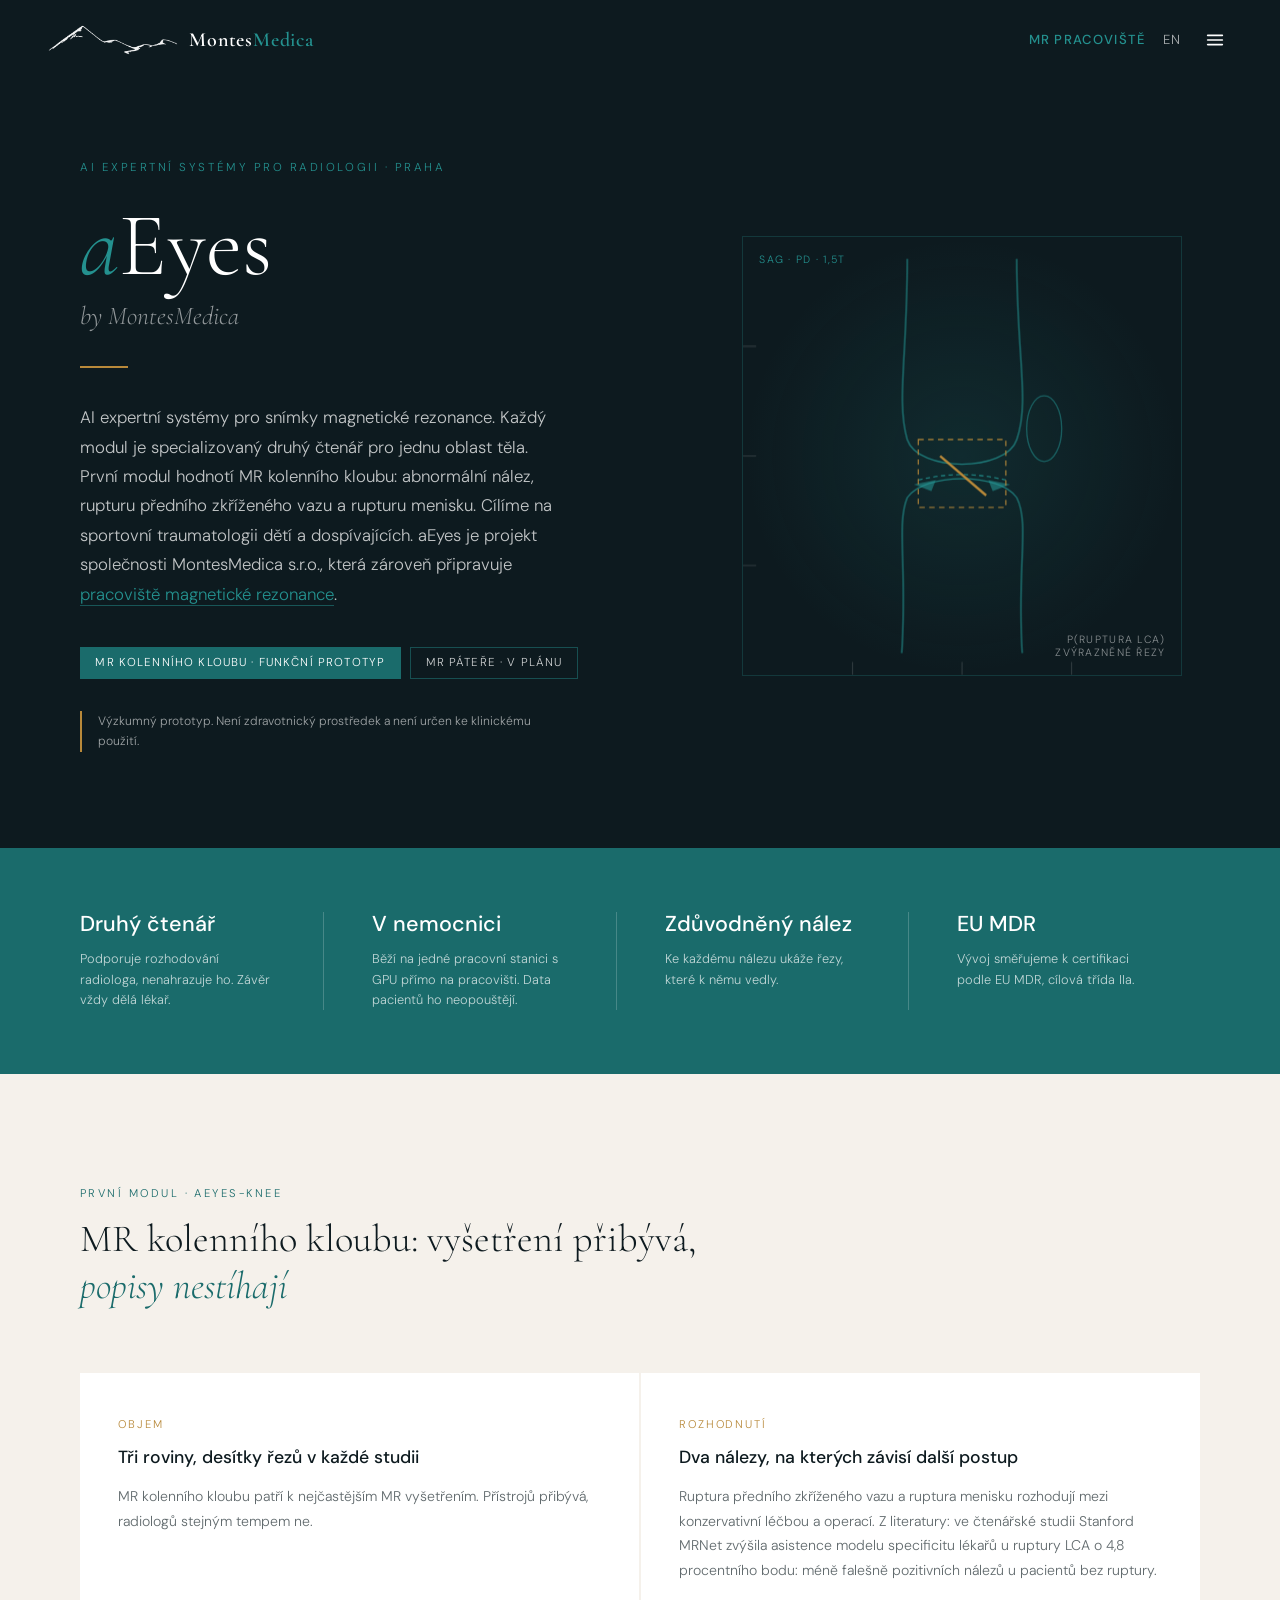
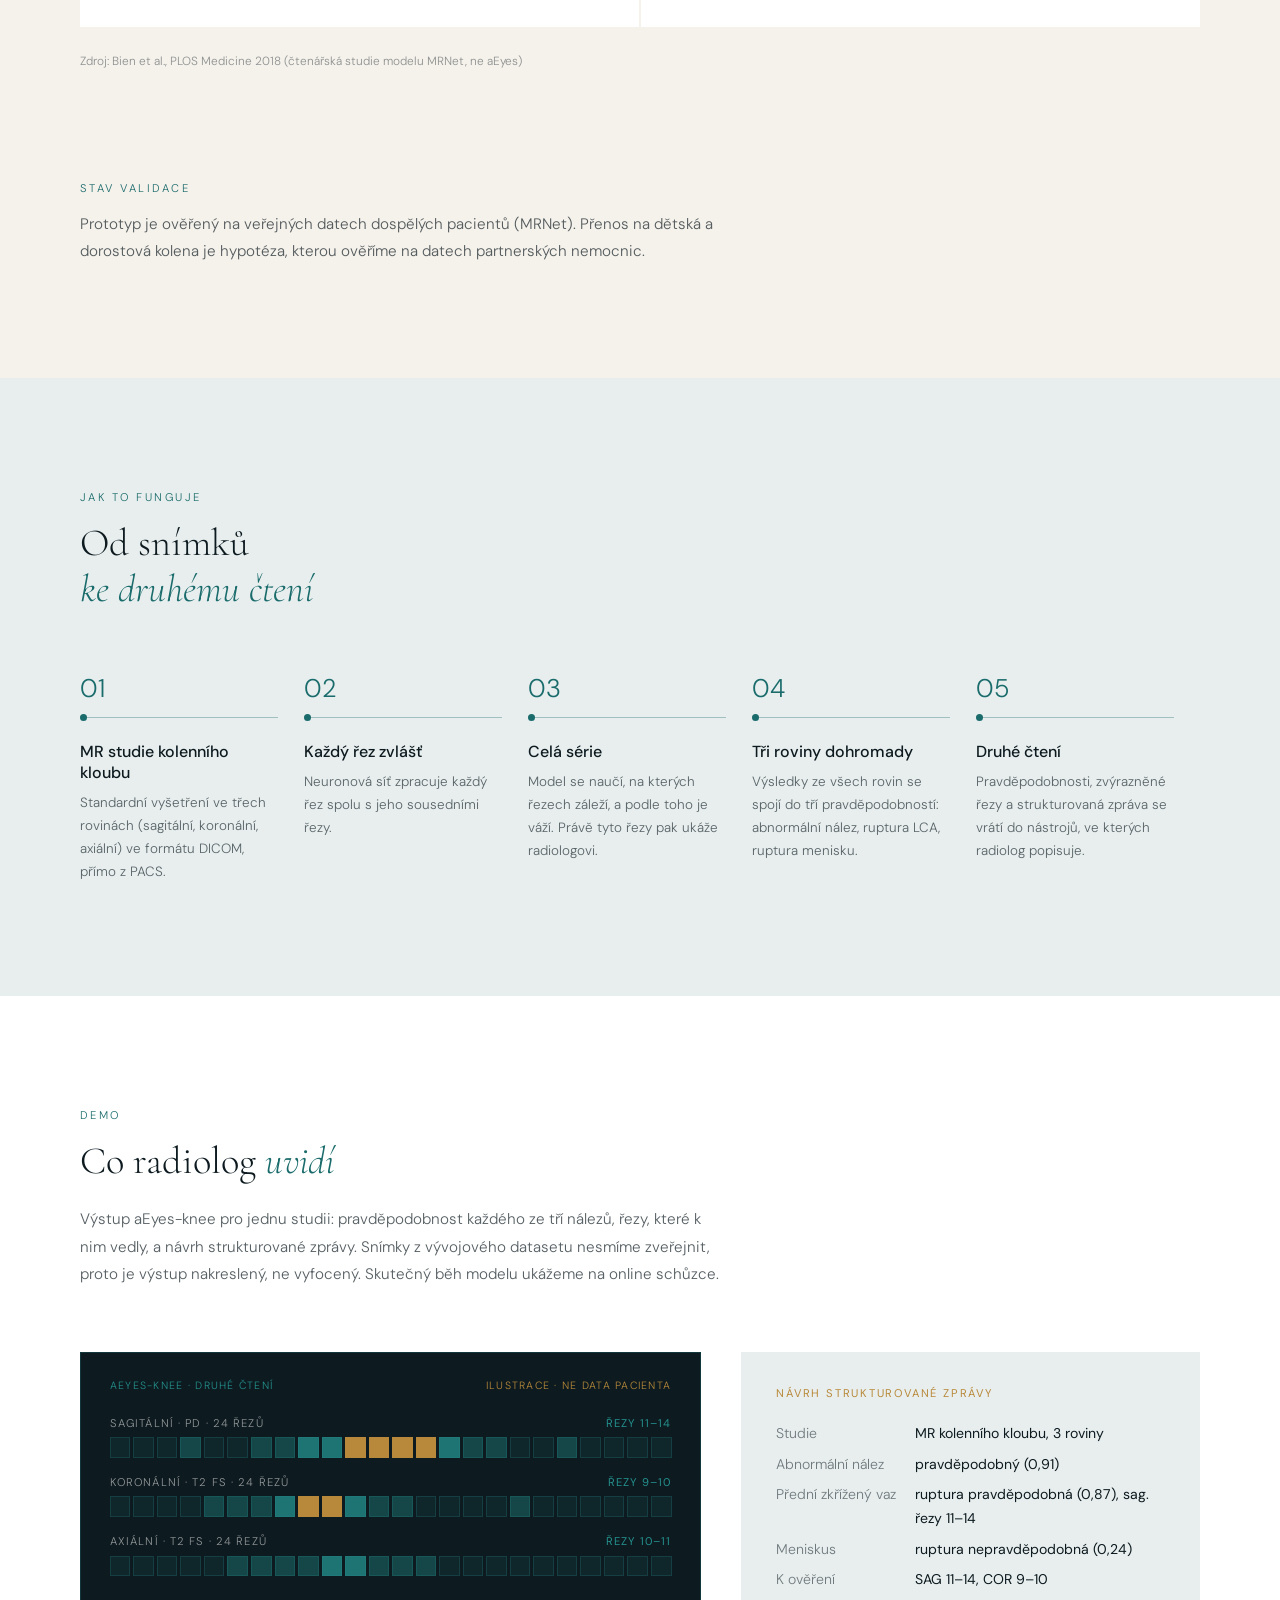
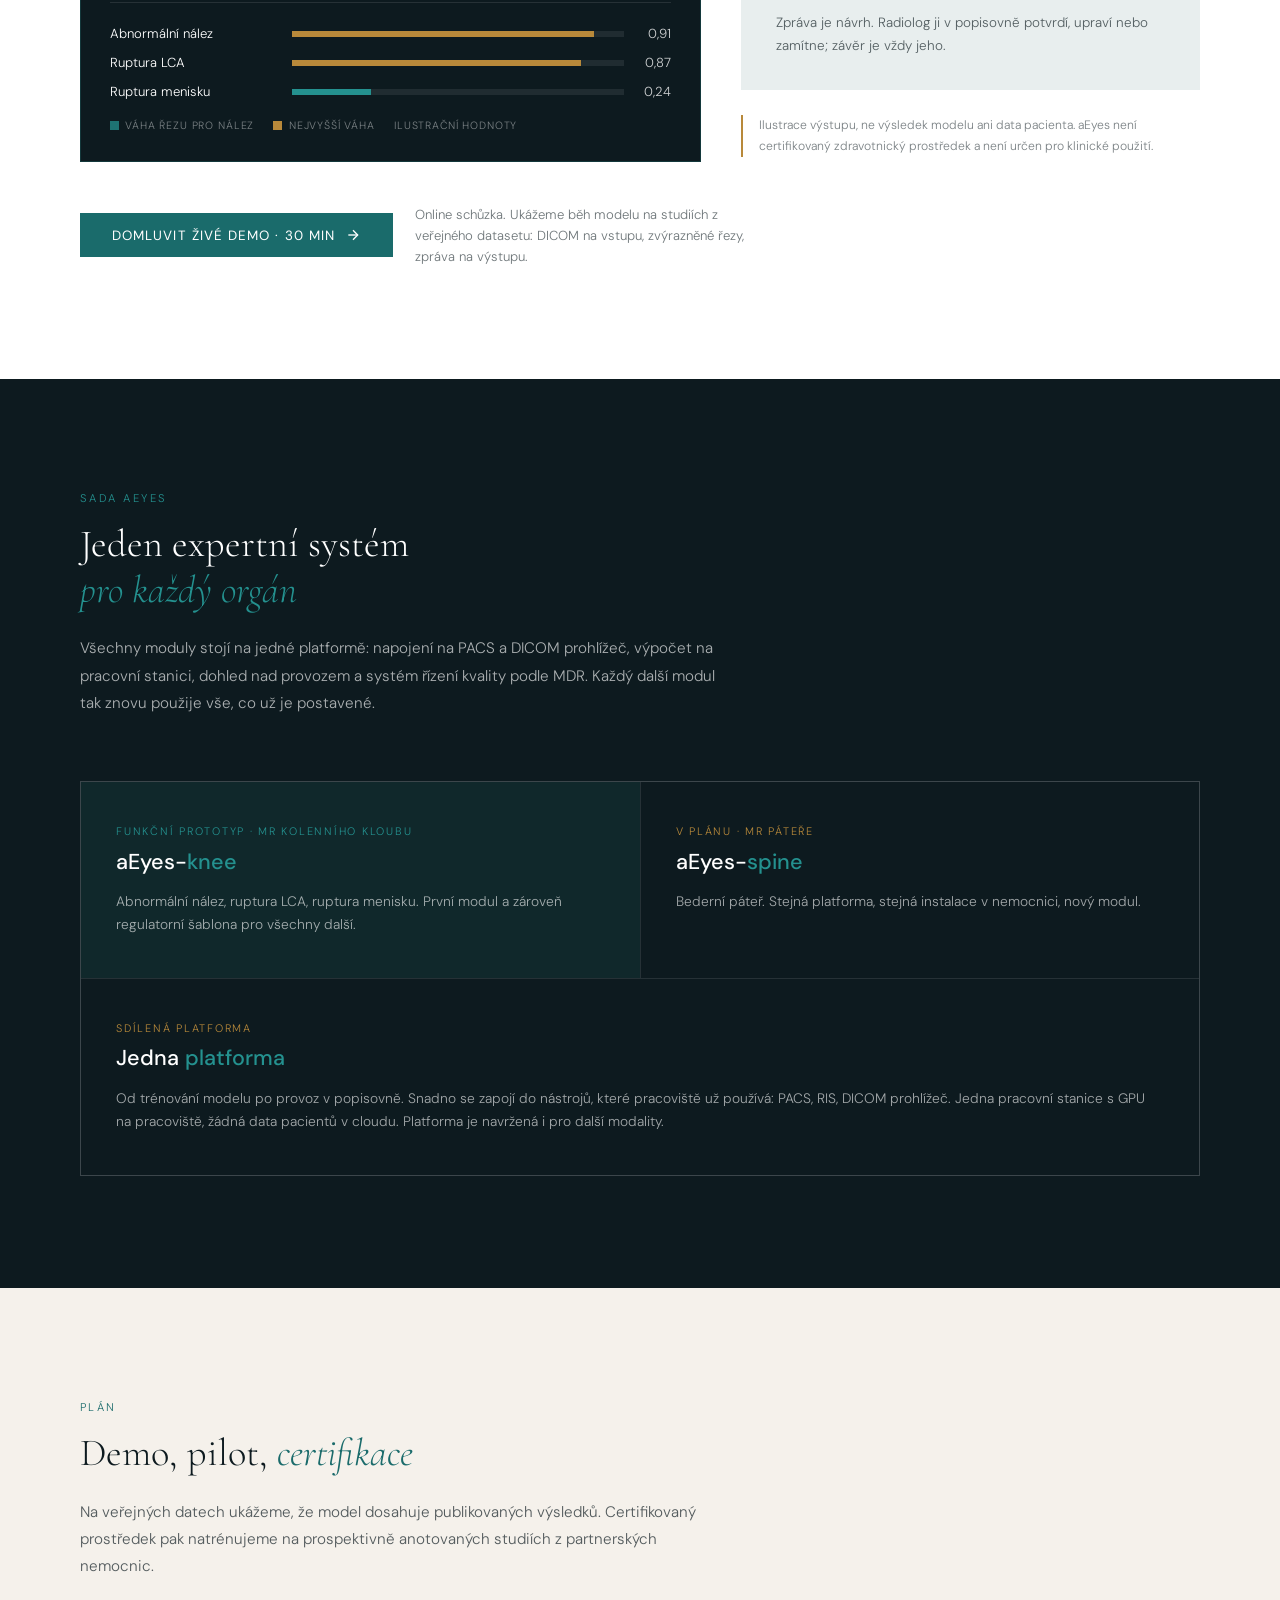
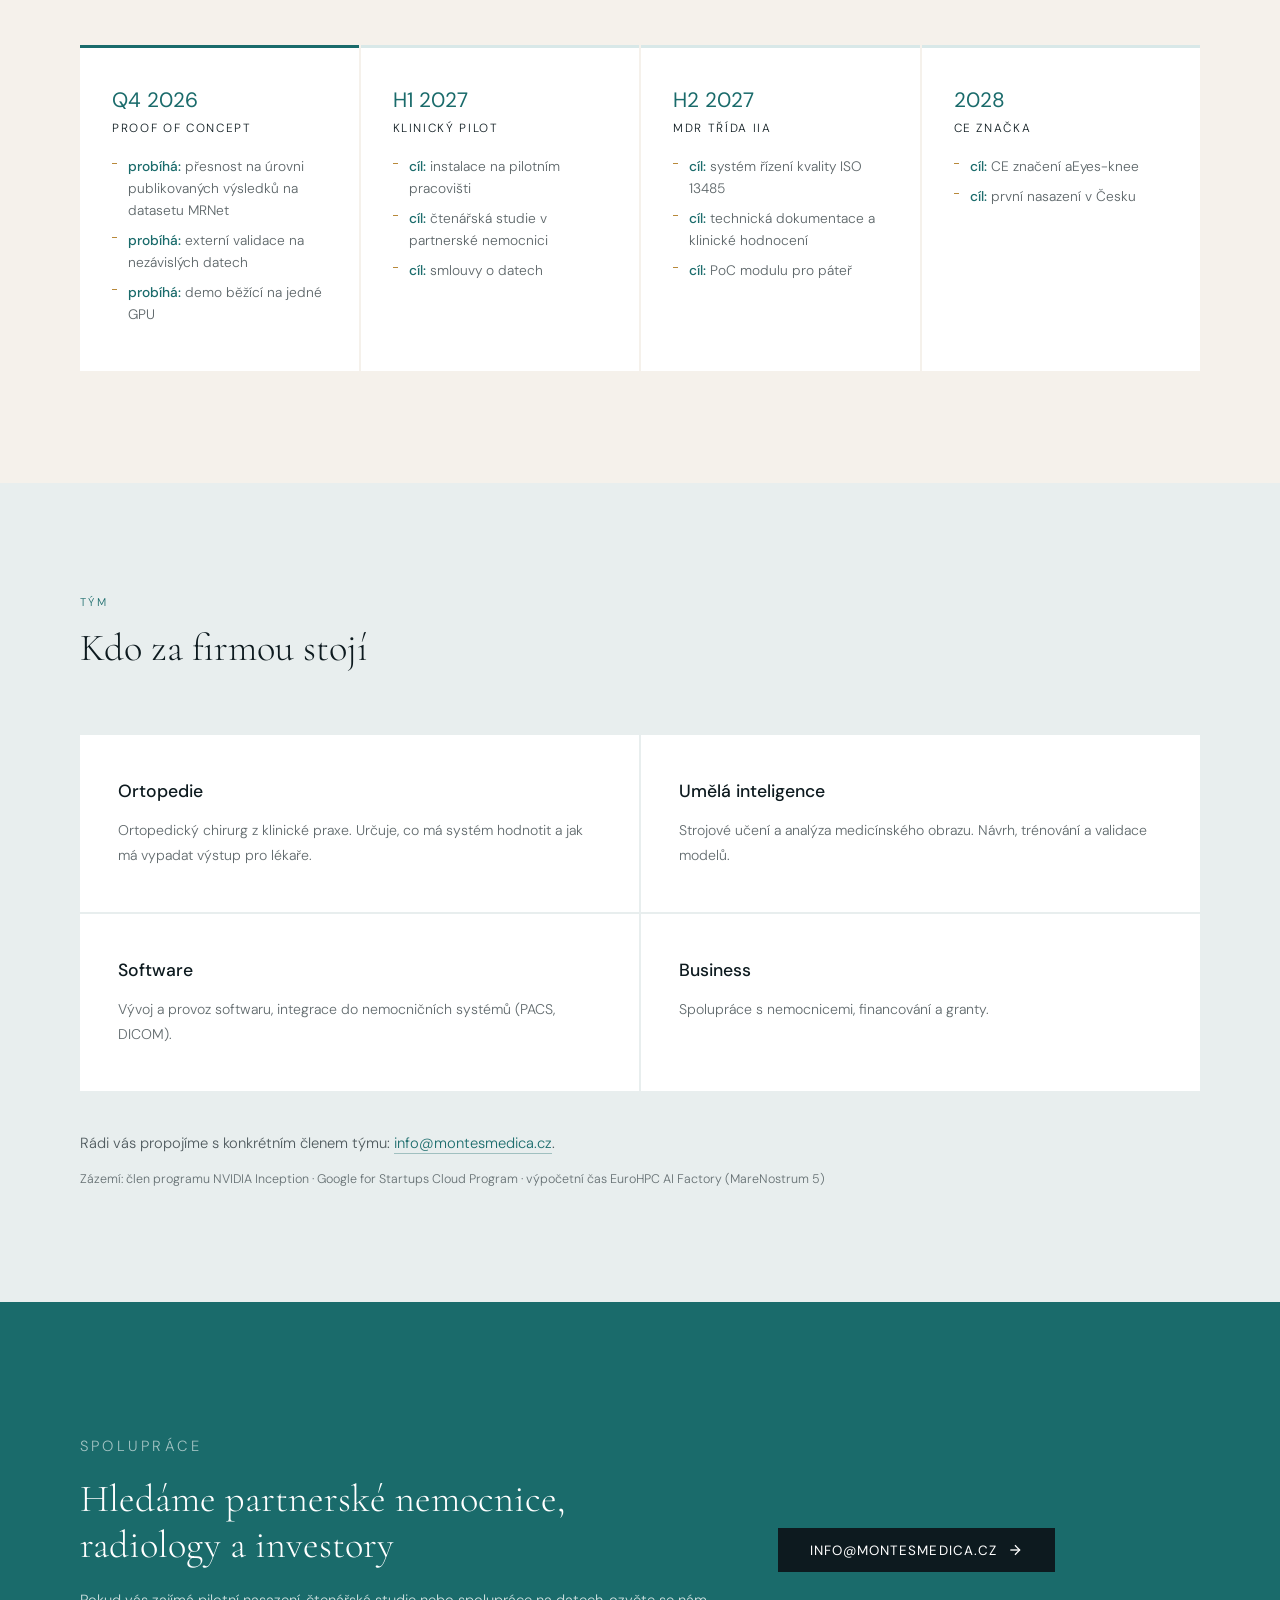
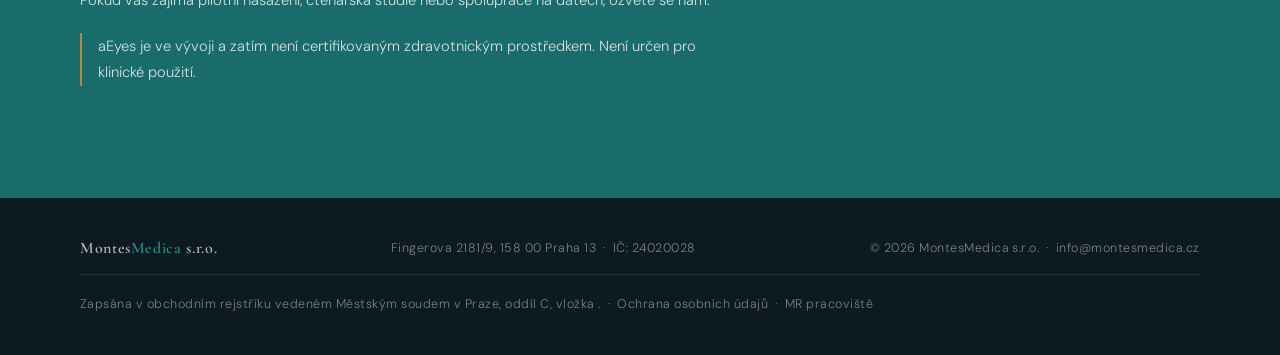
==== commit abecdb88: "Truthful claims, team block, legal minimum and privacy page aEyes (index.html, en/index.html) - hero" ====
--- a/index.html
+++ b/index.html
@@ -3,7 +3,7 @@
 <head>
   <meta charset="UTF-8" />
   <meta name="viewport" content="width=device-width, initial-scale=1.0" />
-  <title>aEyes by MontesMedica</title>
+  <title>aEyes by MontesMedica · výzkumný prototyp</title>
   <link rel="icon" href="assets/img/favicon.svg" type="image/svg+xml" />
   <link rel="icon" href="assets/img/favicon-32.png" sizes="32x32" type="image/png" />
   <link rel="apple-touch-icon" href="assets/img/apple-touch-icon.png" />
@@ -15,14 +15,14 @@
   <meta property="og:site_name" content="MontesMedica" />
   <meta property="og:locale" content="cs_CZ" />
   <meta property="og:url" content="https://montesmedica.cz/" />
-  <meta property="og:title" content="aEyes by MontesMedica – AI druhé čtení MR snímků" />
-  <meta property="og:description" content="AI expertní systémy pro snímky magnetické rezonance. První modul: druhé čtení MR kolenního kloubu, se zaměřením na sportovní traumatologii dětí a dospívajících." />
+  <meta property="og:title" content="aEyes by MontesMedica – výzkumný prototyp AI pro druhé čtení MR" />
+  <meta property="og:description" content="Výzkumný prototyp AI pro druhé čtení MR kolenního kloubu, se zaměřením na sportovní traumatologii dětí a dospívajících. Není zdravotnický prostředek." />
   <meta property="og:image" content="https://montesmedica.cz/assets/img/og.png" />
   <meta property="og:image:width" content="1200" />
   <meta property="og:image:height" content="630" />
   <meta name="twitter:card" content="summary_large_image" />
   <meta name="theme-color" content="#1a6b6b" />
-  <meta name="description" content="aEyes by MontesMedica: AI expertní systémy pro snímky magnetické rezonance. První modul: druhé čtení MR kolenního kloubu, se zaměřením na sportovní traumatologii dětí a dospívajících." />
+  <meta name="description" content="aEyes by MontesMedica: výzkumný prototyp AI pro druhé čtení MR kolenního kloubu, se zaměřením na sportovní traumatologii dětí a dospívajících. Není zdravotnický prostředek." />
 
   <link rel="preconnect" href="https://fonts.googleapis.com" />
   <link rel="preconnect" href="https://fonts.gstatic.com" crossorigin />
@@ -89,12 +89,12 @@
       color: #fff;
       opacity: 0.65;
       margin-left: 2.2rem;
+      white-space: nowrap;
       transition: opacity 0.2s, color 0.2s;
     }
     nav a:hover { opacity: 1; color: var(--teal2); }
     nav { display: flex; align-items: center; }
     nav a.lang { display: inline-flex; align-items: center; gap: 0.45rem; margin-left: 1.8rem; }
-    nav a.lang svg { width: 20px; height: 14px; border-radius: 2px; box-shadow: 0 0 0 1px rgba(0,0,0,0.18); }
     nav a.nav-mri { opacity: 1; color: var(--teal2); font-weight: 500; }
     .burger { display: none; background: none; border: 0; cursor: pointer; padding: 0.4rem; margin-left: 1rem; color: #fff; }
     .burger svg { width: 22px; height: 22px; display: block; }
@@ -158,6 +158,9 @@
       color: rgba(255,255,255,0.8);
     }
     .pill.now { background: var(--teal); border-color: var(--teal); color: #fff; }
+    .hero-lead a { color: var(--teal2); text-decoration: none; border-bottom: 1px solid rgba(36,145,143,0.5); }
+    .hero-lead a:hover { border-bottom-color: var(--teal2); }
+    .hero .note { max-width: 480px; }
 
     /* Knee "scan" visual */
     .scan {
@@ -288,6 +291,9 @@
       margin-top: 1.6rem;
     }
 
+    .validation { padding-top: 0; }
+    .validation .section-lead { margin-top: 0; }
+
     /* ── Pipeline ── */
     .pipeline { background: var(--faint); }
     .steps {
@@ -336,7 +342,7 @@
     .suite .section-lead { color: rgba(255,255,255,0.65); }
     .modules {
       display: grid;
-      grid-template-columns: repeat(3, 1fr);
+      grid-template-columns: repeat(2, 1fr);
       gap: 1px;
       background: rgba(255,255,255,0.1);
       border: 1px solid rgba(255,255,255,0.1);
@@ -400,6 +406,7 @@
       position: relative;
       margin-bottom: 0.5rem;
     }
+    .phase li b { font-weight: 500; color: var(--teal); }
     .phase li::before {
       content: '';
       position: absolute; left: 0; top: 0.6em;
@@ -497,28 +504,17 @@
 
     /* ── Team ── */
     .team { background: var(--faint); }
-    .team-group {
-      font-size: 0.7rem; letter-spacing: 0.2em; text-transform: uppercase;
-      color: var(--teal);
-      margin: 3.5rem 0 1rem;
-    }
-    .team-group:first-of-type { margin-top: 4rem; }
-    .people { display: grid; grid-template-columns: repeat(3, 1fr); gap: 2px; }
-    .people.two { grid-template-columns: repeat(2, 1fr); }
-    .person { background: #fff; padding: 2.4rem 2.2rem; }
-    .avatar {
-      width: 64px; height: 64px; border-radius: 50%;
-      background: var(--mist); color: var(--teal);
-      display: flex; align-items: center; justify-content: center;
-      font-family: 'Cormorant Garamond', serif;
-      font-size: 1.5rem; font-weight: 600; letter-spacing: 0.02em;
-      margin-bottom: 1.4rem;
-    }
-    .person-name { font-size: 1.1rem; font-weight: 500; }
-    .person-role {
-      font-size: 0.7rem; letter-spacing: 0.14em; text-transform: uppercase;
-      color: var(--gold);
-      margin: 0.4rem 0 0.9rem;
+    .team-note {
+      font-size: 0.92rem; line-height: 1.8;
+      color: rgba(13,26,31,0.7);
+      margin-top: 2.4rem;
+    }
+    .team-note a { color: var(--teal); text-decoration: none; border-bottom: 1px solid rgba(26,107,107,0.35); }
+    .team-note a:hover { border-bottom-color: var(--teal); }
+    .team-backing {
+      font-size: 0.78rem; line-height: 1.7;
+      color: rgba(13,26,31,0.6);
+      margin-top: 0.8rem;
     }
 
     /* ── Disclaimer / CTA ── */
@@ -571,6 +567,14 @@
       justify-content: space-between;
       font-size: 0.78rem;
       letter-spacing: 0.04em;
+      flex-wrap: wrap;
+      gap: 1rem 2rem;
+    }
+    .footer-legal {
+      flex-basis: 100%;
+      border-top: 1px solid rgba(255,255,255,0.1);
+      padding-top: 1.2rem;
+      line-height: 1.7;
     }
     footer a { color: rgba(255,255,255,0.45); text-decoration: none; transition: color 0.2s; }
     footer a:hover { color: var(--teal2); }
@@ -596,16 +600,18 @@
     }
     .hot { animation: glow 3s ease-in-out infinite; }
 
-    .reveal {
+    /* Content is visible without JS; the fade-in only applies when JS runs */
+    .js .reveal {
       opacity: 0;
-      transform: translateY(28px);
-      transition: opacity 0.8s, transform 0.8s;
-    }
-    .reveal.visible { opacity: 1; transform: translateY(0); }
+      transform: translateY(12px);
+      transition: opacity 0.5s, transform 0.5s;
+    }
+    .js .reveal.visible { opacity: 1; transform: none; }
 
     @media (prefers-reduced-motion: reduce) {
+      html { scroll-behavior: auto; }
       .scan-line, .hot { animation: none; }
-      .reveal { opacity: 1; transform: none; transition: none; }
+      .js .reveal { opacity: 1; transform: none; transition: none; }
     }
 
     /* ── Responsive ── */
@@ -613,6 +619,17 @@
       .steps { grid-template-columns: 1fr; gap: 2.4rem; }
       .step { padding: 0; }
       .roadmap-grid { grid-template-columns: repeat(2, 1fr); }
+    }
+    @media (max-width: 1340px) {
+      nav { margin-left: 1rem; }
+      nav a { display: none; white-space: nowrap; }
+      nav a.nav-mri { display: inline; margin-left: 0; }
+      nav a.lang { display: inline-flex; margin-left: 1rem; }
+      .burger { display: block; }
+      nav.open { position: fixed; inset: 0 0 auto 0; flex-direction: column; align-items: stretch; padding: 4.6rem 1rem 1.4rem; background: rgba(13,26,31,0.97); backdrop-filter: blur(12px); margin: 0; }
+      nav.open a { display: block; margin: 0; padding: 0.9rem 0; border-top: 1px solid rgba(255,255,255,0.1); }
+      nav.open a.lang { display: inline-flex; margin: 0; padding: 0.9rem 0; border-top: 1px solid rgba(255,255,255,0.1); }
+      nav.open .burger { position: absolute; right: 1rem; top: 1.1rem; }
     }
     @media (max-width: 900px) {
       .hero { grid-template-columns: 1fr; padding: 8rem 1rem 4rem; gap: 3rem; min-height: auto; }
@@ -627,15 +644,6 @@
       .demo-grid { grid-template-columns: 1fr; }
       .people, .people.two { grid-template-columns: 1fr; }
       header { padding: 1.2rem 1rem; }
-      nav { margin-left: 1rem; }
-      nav a { display: none; white-space: nowrap; }
-      nav a.nav-mri { display: inline; margin-left: 0; }
-      nav a.lang { display: inline-flex; margin-left: 1rem; }
-      .burger { display: block; }
-      nav.open { position: fixed; inset: 0 0 auto 0; flex-direction: column; align-items: stretch; padding: 4.6rem 1rem 1.4rem; background: rgba(13,26,31,0.97); backdrop-filter: blur(12px); margin: 0; }
-      nav.open a { display: block; margin: 0; padding: 0.9rem 0; border-top: 1px solid rgba(255,255,255,0.1); }
-      nav.open a.lang { display: inline-flex; margin: 0; padding: 0.9rem 0; border-top: 1px solid rgba(255,255,255,0.1); }
-      nav.open .burger { position: absolute; right: 1rem; top: 1.1rem; }
       .logo { gap: 0.5rem; }
       .logo-mark { height: 20px; }
       .logo-text { font-size: 1.05rem; }
@@ -645,6 +653,7 @@
       footer { flex-direction: column; gap: 1rem; text-align: center; padding: 2rem 1rem; }
     }
   </style>
+  <script>if ('IntersectionObserver' in window) document.documentElement.classList.add('js');</script>
 </head>
 <body>
 
@@ -660,9 +669,10 @@
     <a href="#demo">Demo</a>
     <a href="#moduly">Moduly</a>
     <a href="#plan">Plán</a>
+    <a href="#tym">Tým</a>
     <a href="#spoluprace">Spolupráce</a>
     <a href="mri.html" class="nav-mri">MR pracoviště</a>
-    <a href="en/index.html" class="lang" hreflang="en" lang="en" title="English"><svg viewBox="0 0 60 30" aria-hidden="true"><rect width="60" height="30" fill="#012169"/><path d="M0,0L60,30M60,0L0,30" stroke="#fff" stroke-width="6"/><path d="M0,0L60,30M60,0L0,30" stroke="#C8102E" stroke-width="2"/><path d="M30,0v30M0,15h60" stroke="#fff" stroke-width="10"/><path d="M30,0v30M0,15h60" stroke="#C8102E" stroke-width="6"/></svg>EN</a>
+    <a href="en/index.html" class="lang" hreflang="en" lang="en" title="English">EN</a>
     <button class="burger" type="button" aria-label="Menu" aria-expanded="false" onclick="toggleNav(this)"><svg viewBox="0 0 24 24" fill="none" stroke="currentColor" stroke-width="1.8" stroke-linecap="round"><line x1="4" y1="7" x2="20" y2="7"/><line x1="4" y1="12" x2="20" y2="12"/><line x1="4" y1="17" x2="20" y2="17"/></svg></button>
   </nav>
 </header>
@@ -675,13 +685,13 @@
     <p class="hero-sub">by MontesMedica</p>
     <div class="hero-divider"></div>
     <p class="hero-lead">
-      AI expertní systémy pro snímky magnetické rezonance. Každý modul je specializovaný druhý čtenář pro jednu oblast těla. První modul hodnotí MR kolenního kloubu: abnormální nález, rupturu předního zkříženého vazu a rupturu menisku. Cílíme na sportovní traumatologii dětí a dospívajících.
+      AI expertní systémy pro snímky magnetické rezonance. Každý modul je specializovaný druhý čtenář pro jednu oblast těla. První modul hodnotí MR kolenního kloubu: abnormální nález, rupturu předního zkříženého vazu a rupturu menisku. Cílíme na sportovní traumatologii dětí a dospívajících. aEyes je projekt společnosti MontesMedica s.r.o., která zároveň připravuje <a href="mri.html">pracoviště magnetické rezonance</a>.
     </p>
     <div class="hero-pills">
-      <span class="pill now">MR kolenního kloubu · nyní</span>
-      <span class="pill">MR páteře · 2027</span>
-      <span class="pill">Histopatologie · 2028</span>
-    </div>
+      <span class="pill now">MR kolenního kloubu · funkční prototyp</span>
+      <span class="pill">MR páteře · v plánu</span>
+    </div>
+    <p class="note">Výzkumný prototyp. Není zdravotnický prostředek a není určen ke klinickému použití.</p>
   </div>
 
   <div class="scan" aria-hidden="true">
@@ -728,7 +738,7 @@
   </div>
   <div class="stat">
     <div class="stat-num">EU MDR</div>
-    <div class="stat-label">Od začátku vyvíjeno jako zdravotnický prostředek třídy IIa.</div>
+    <div class="stat-label">Vývoj směřujeme k certifikaci podle EU MDR, cílová třída IIa.</div>
   </div>
 </div>
 
@@ -747,10 +757,19 @@
     <div class="card reveal" style="transition-delay:0.15s">
       <p class="card-kicker">Rozhodnutí</p>
       <h3 class="card-title">Dva nálezy, na kterých závisí další postup</h3>
-      <p class="card-text">Ruptura předního zkříženého vazu a ruptura menisku rozhodují mezi konzervativní léčbou a operací. Ve čtenářské studii Stanford MRNet zvýšila asistence modelu specificitu lékařů u ruptury LCA o 4,8 procentního bodu: méně falešně pozitivních nálezů u pacientů bez ruptury.</p>
-    </div>
-  </div>
-  <p class="source reveal">Zdroj: Bien et al., PLOS Medicine 2018 (čtenářská studie MRNet)</p>
+      <p class="card-text">Ruptura předního zkříženého vazu a ruptura menisku rozhodují mezi konzervativní léčbou a operací. Z literatury: ve čtenářské studii Stanford MRNet zvýšila asistence modelu specificitu lékařů u ruptury LCA o 4,8 procentního bodu: méně falešně pozitivních nálezů u pacientů bez ruptury.</p>
+    </div>
+  </div>
+  <p class="source reveal">Zdroj: Bien et al., PLOS Medicine 2018 (čtenářská studie modelu MRNet, ne aEyes)</p>
+</section>
+
+<!-- ── Validation status ── -->
+<section class="validation" id="validace">
+  <div class="reveal">
+    <p class="section-label">Stav validace</p>
+    <p class="section-lead">Prototyp je ověřený na veřejných datech dospělých pacientů (MRNet). Přenos na dětská a dorostová kolena je hypotéza, kterou ověříme na datech partnerských nemocnic.</p>
+    <!-- TODO: vlastní metriky a metodika -->
+  </div>
 </section>
 
 <!-- ── Pipeline ── -->
@@ -854,24 +873,19 @@
   </div>
   <div class="modules">
     <div class="module current reveal">
-      <p class="module-when">Nyní · MR kolenního kloubu</p>
+      <p class="module-when">Funkční prototyp · MR kolenního kloubu</p>
       <h3 class="module-name">aEyes-<span>knee</span></h3>
       <p class="module-text">Abnormální nález, ruptura LCA, ruptura menisku. První modul a zároveň regulatorní šablona pro všechny další.</p>
     </div>
     <div class="module reveal" style="transition-delay:0.1s">
-      <p class="module-when">2027 · MR páteře</p>
+      <p class="module-when">V plánu · MR páteře</p>
       <h3 class="module-name">aEyes-<span>spine</span></h3>
       <p class="module-text">Bederní páteř. Stejná platforma, stejná instalace v nemocnici, nový modul.</p>
-    </div>
-    <div class="module reveal" style="transition-delay:0.2s">
-      <p class="module-when">2028 · Histopatologie</p>
-      <h3 class="module-name">aEyes-<span>path</span></h3>
-      <p class="module-text">Digitalizované preparáty v gigapixelovém rozlišení. Stejný princip: model se naučí, které části snímku rozhodují.</p>
     </div>
     <div class="module wide reveal">
       <p class="module-when">Sdílená platforma</p>
       <h3 class="module-name">Jedna <span>platforma</span></h3>
-      <p class="module-text">Od trénování modelu po provoz v popisovně. Snadno se zapojí do nástrojů, které pracoviště už používá: PACS, RIS, DICOM prohlížeč. Jedna pracovní stanice s GPU na pracoviště, žádná data pacientů v cloudu.</p>
+      <p class="module-text">Od trénování modelu po provoz v popisovně. Snadno se zapojí do nástrojů, které pracoviště už používá: PACS, RIS, DICOM prohlížeč. Jedna pracovní stanice s GPU na pracoviště, žádná data pacientů v cloudu. Platforma je navržená i pro další modality.</p>
     </div>
   </div>
 </section>
@@ -888,81 +902,67 @@
       <div class="phase-when">Q4 2026</div>
       <p class="phase-title">Proof of concept</p>
       <ul>
-        <li>Přesnost na úrovni publikovaných výsledků na datasetu MRNet</li>
-        <li>Externí validace na nezávislých datech</li>
-        <li>Demo běžící na jedné GPU</li>
+        <li><b>probíhá:</b> přesnost na úrovni publikovaných výsledků na datasetu MRNet</li>
+        <li><b>probíhá:</b> externí validace na nezávislých datech</li>
+        <li><b>probíhá:</b> demo běžící na jedné GPU</li>
       </ul>
     </div>
     <div class="phase reveal" style="transition-delay:0.1s">
       <div class="phase-when">H1 2027</div>
       <p class="phase-title">Klinický pilot</p>
       <ul>
-        <li>Instalace na pilotním pracovišti</li>
-        <li>Čtenářská studie v partnerské nemocnici</li>
-        <li>Smlouvy o datech</li>
+        <li><b>cíl:</b> instalace na pilotním pracovišti</li>
+        <li><b>cíl:</b> čtenářská studie v partnerské nemocnici</li>
+        <li><b>cíl:</b> smlouvy o datech</li>
       </ul>
     </div>
     <div class="phase reveal" style="transition-delay:0.2s">
       <div class="phase-when">H2 2027</div>
       <p class="phase-title">MDR třída IIa</p>
       <ul>
-        <li>Systém řízení kvality ISO 13485</li>
-        <li>Technická dokumentace a klinické hodnocení</li>
-        <li>PoC modulu pro páteř</li>
+        <li><b>cíl:</b> systém řízení kvality ISO 13485</li>
+        <li><b>cíl:</b> technická dokumentace a klinické hodnocení</li>
+        <li><b>cíl:</b> PoC modulu pro páteř</li>
       </ul>
     </div>
     <div class="phase reveal" style="transition-delay:0.3s">
       <div class="phase-when">2028</div>
       <p class="phase-title">CE značka</p>
       <ul>
-        <li>CE značení aEyes-knee</li>
-        <li>První nasazení v Česku</li>
-        <li>PoC modulu pro histopatologii</li>
+        <li><b>cíl:</b> CE značení aEyes-knee</li>
+        <li><b>cíl:</b> první nasazení v Česku</li>
       </ul>
     </div>
   </div>
 </section>
 
-<!-- ── Team: hidden for now ──
+<!-- ── Team ── -->
 <section class="team" id="tym">
   <div class="reveal">
     <p class="section-label">Tým</p>
-    <h2 class="section-title">Medicína, software<br><em>a umělá inteligence</em></h2>
-    <p class="section-lead">Malý tým v Praze. Zakladatelé spojují zkušenosti z medicíny, vývoje softwaru a umělé inteligence; vývoj aEyes a provoz společnosti zajišťují tři další lidé.</p>
-  </div>
-  <p class="team-group reveal">Zakladatelé</p>
-  <div class="people two">
-    <div class="person reveal">
-      <div class="avatar" aria-hidden="true">JC</div>
-      <h3 class="person-name">Jindřich Cincibuch</h3>
-      <p class="person-role">Spoluzakladatel · jednatel</p>
-    </div>
-    <div class="person reveal" style="transition-delay:0.1s">
-      <div class="avatar" aria-hidden="true">MB</div>
-      <h3 class="person-name">Martin Baloun</h3>
-      <p class="person-role">Spoluzakladatel · jednatel</p>
-    </div>
-  </div>
-  <p class="team-group reveal">Tým</p>
-  <div class="people">
-    <div class="person reveal">
-      <div class="avatar" aria-hidden="true">MŠ</div>
-      <h3 class="person-name">Marek Šust</h3>
-      <p class="person-role">Vývoj</p>
-    </div>
-    <div class="person reveal" style="transition-delay:0.1s">
-      <div class="avatar" aria-hidden="true">PV</div>
-      <h3 class="person-name">Pavel Vágnerek</h3>
-      <p class="person-role">Vývoj</p>
-    </div>
-    <div class="person reveal" style="transition-delay:0.2s">
-      <div class="avatar" aria-hidden="true">LK</div>
-      <h3 class="person-name">Laura Kosáková</h3>
-      <p class="person-role">Back office</p>
-    </div>
-  </div>
+    <h2 class="section-title">Kdo za firmou stojí</h2>
+  </div>
+  <div class="cards">
+    <div class="card reveal">
+      <h3 class="card-title">Ortopedie</h3>
+      <p class="card-text">Ortopedický chirurg z klinické praxe. Určuje, co má systém hodnotit a jak má vypadat výstup pro lékaře.</p>
+    </div>
+    <div class="card reveal" style="transition-delay:0.15s">
+      <h3 class="card-title">Umělá inteligence</h3>
+      <p class="card-text">Strojové učení a analýza medicínského obrazu. Návrh, trénování a validace modelů.</p>
+    </div>
+    <div class="card reveal">
+      <h3 class="card-title">Software</h3>
+      <p class="card-text">Vývoj a provoz softwaru, integrace do nemocničních systémů (PACS, DICOM).</p>
+    </div>
+    <div class="card reveal" style="transition-delay:0.15s">
+      <h3 class="card-title">Business</h3>
+      <p class="card-text">Spolupráce s nemocnicemi, financování a granty.</p>
+    </div>
+  </div>
+  <p class="team-note reveal">Rádi vás propojíme s konkrétním členem týmu: <a href="mailto:info@montesmedica.cz">info@montesmedica.cz</a>.</p>
+  <p class="team-backing reveal">Zázemí: člen programu NVIDIA Inception · Google for Startups Cloud Program · výpočetní čas EuroHPC AI Factory (MareNostrum 5)</p>
 </section>
--->
 
 <!-- ── CTA ── -->
 <section class="cta" id="spoluprace">
@@ -985,6 +985,7 @@
   <div class="footer-logo">Montes<span>Medica</span> s.r.o.</div>
   <div>Fingerova 2181/9, 158 00 Praha 13 &nbsp;·&nbsp; IČ: 24020028</div>
   <div>© 2026 MontesMedica s.r.o. &nbsp;·&nbsp; <a href="mailto:info@montesmedica.cz">info@montesmedica.cz</a></div>
+  <div class="footer-legal">Zapsána v obchodním rejstříku vedeném Městským soudem v Praze, oddíl C, vložka <!-- TODO: číslo vložky -->. &nbsp;·&nbsp; <a href="ochrana-osobnich-udaju.html">Ochrana osobních údajů</a> &nbsp;·&nbsp; <a href="mri.html">MR pracoviště</a></div>
 </footer>
 
 <script>
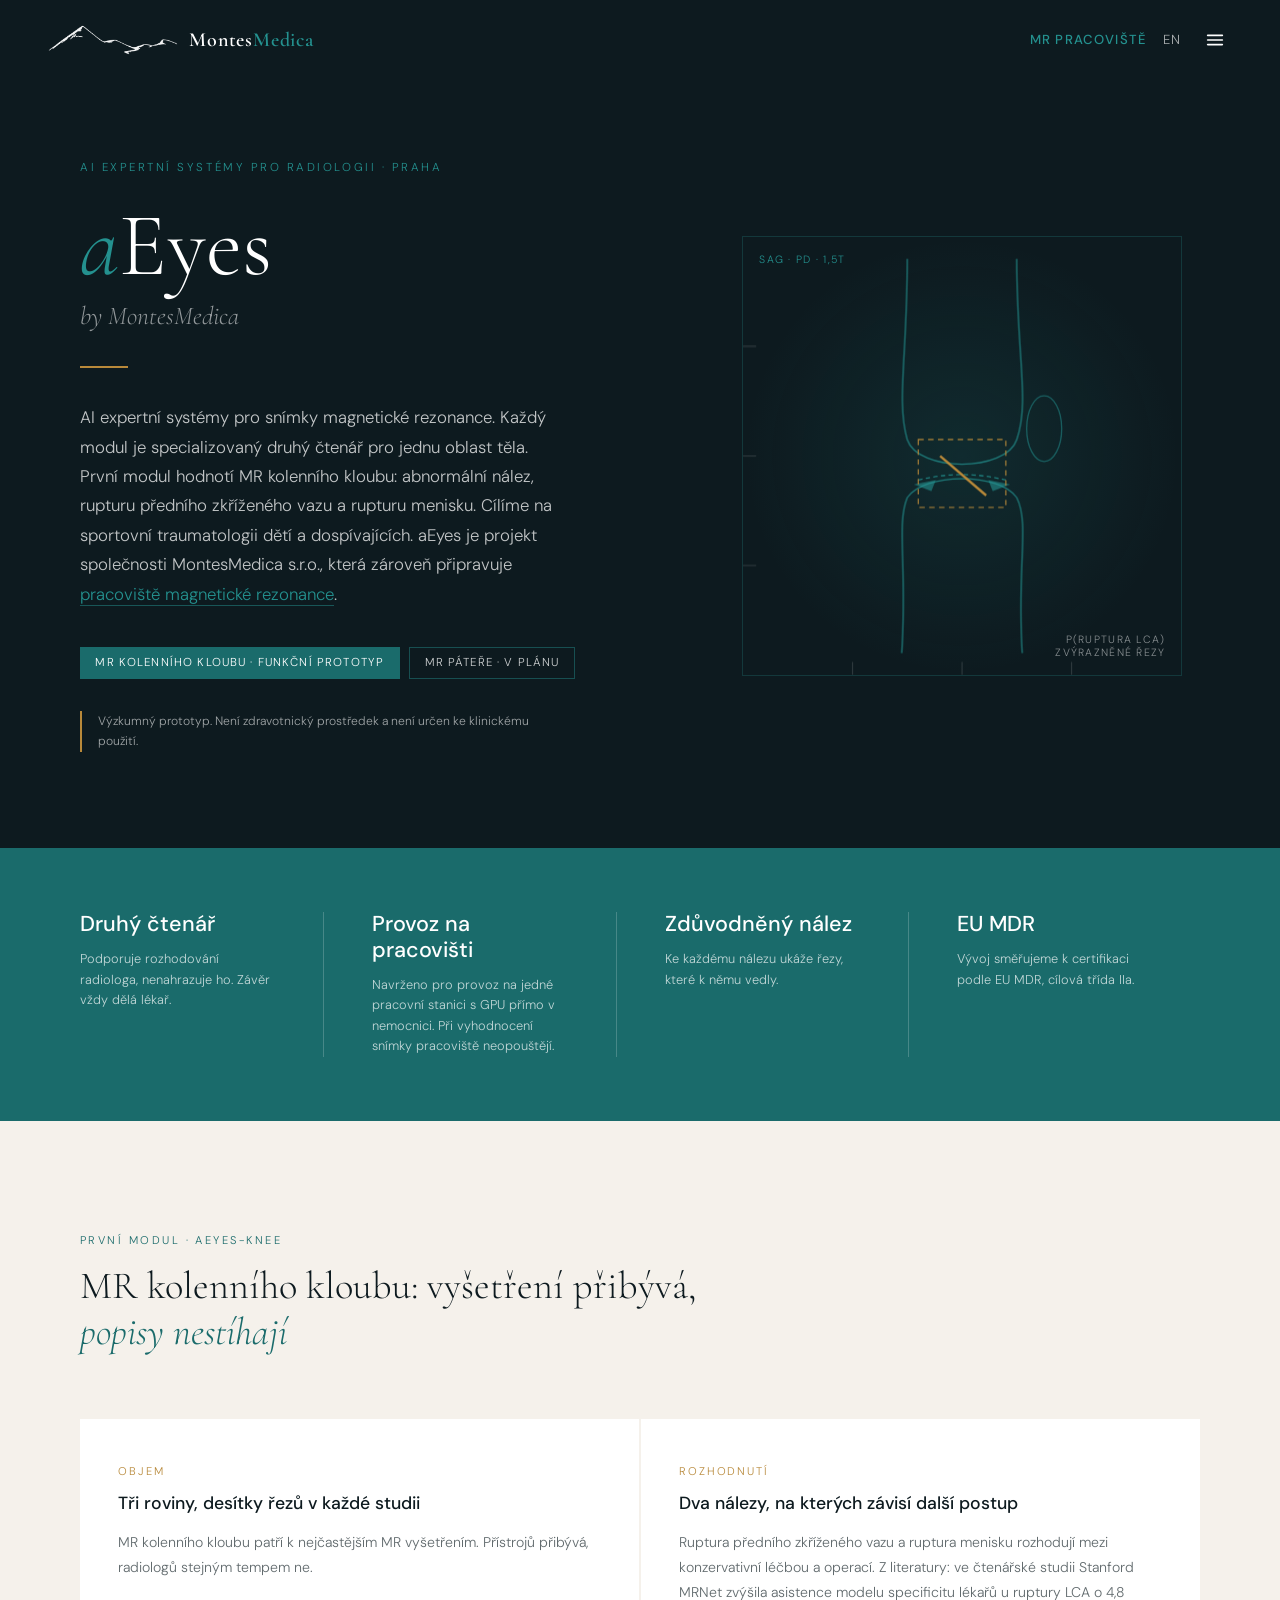
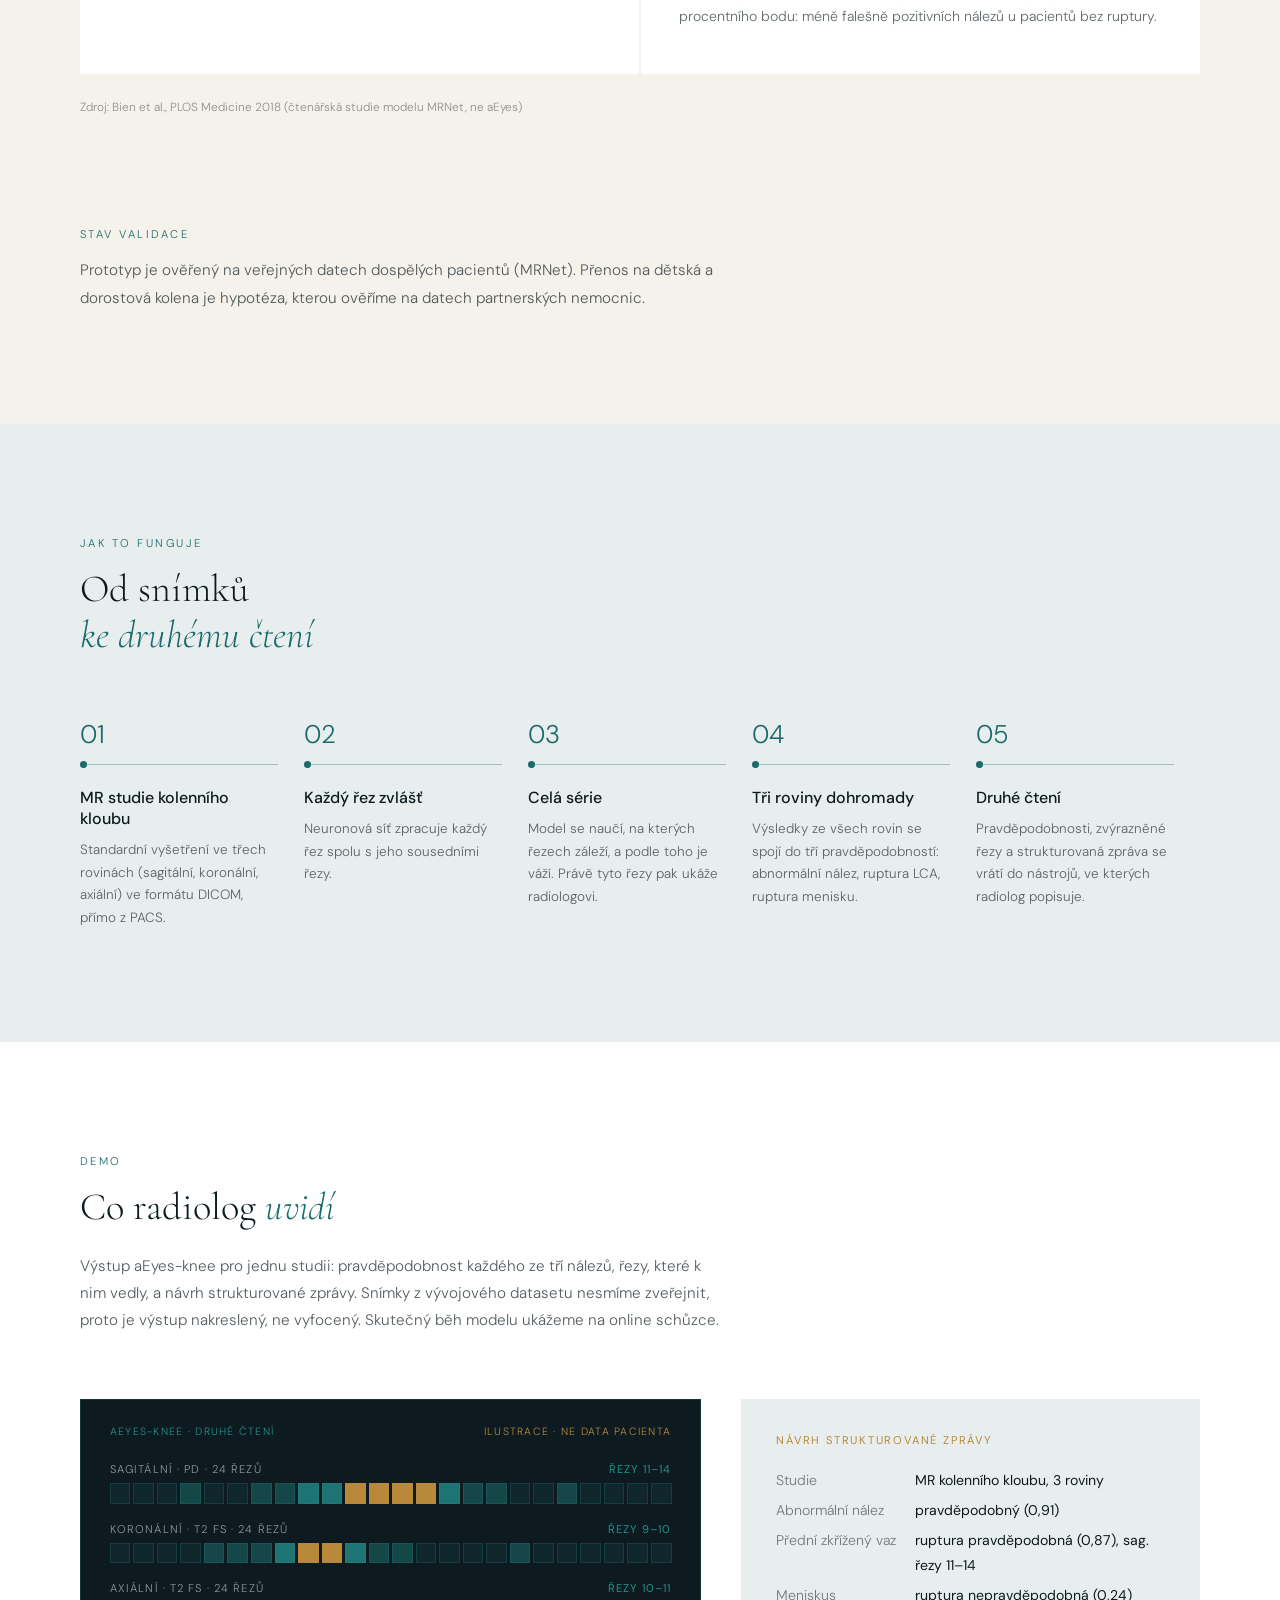
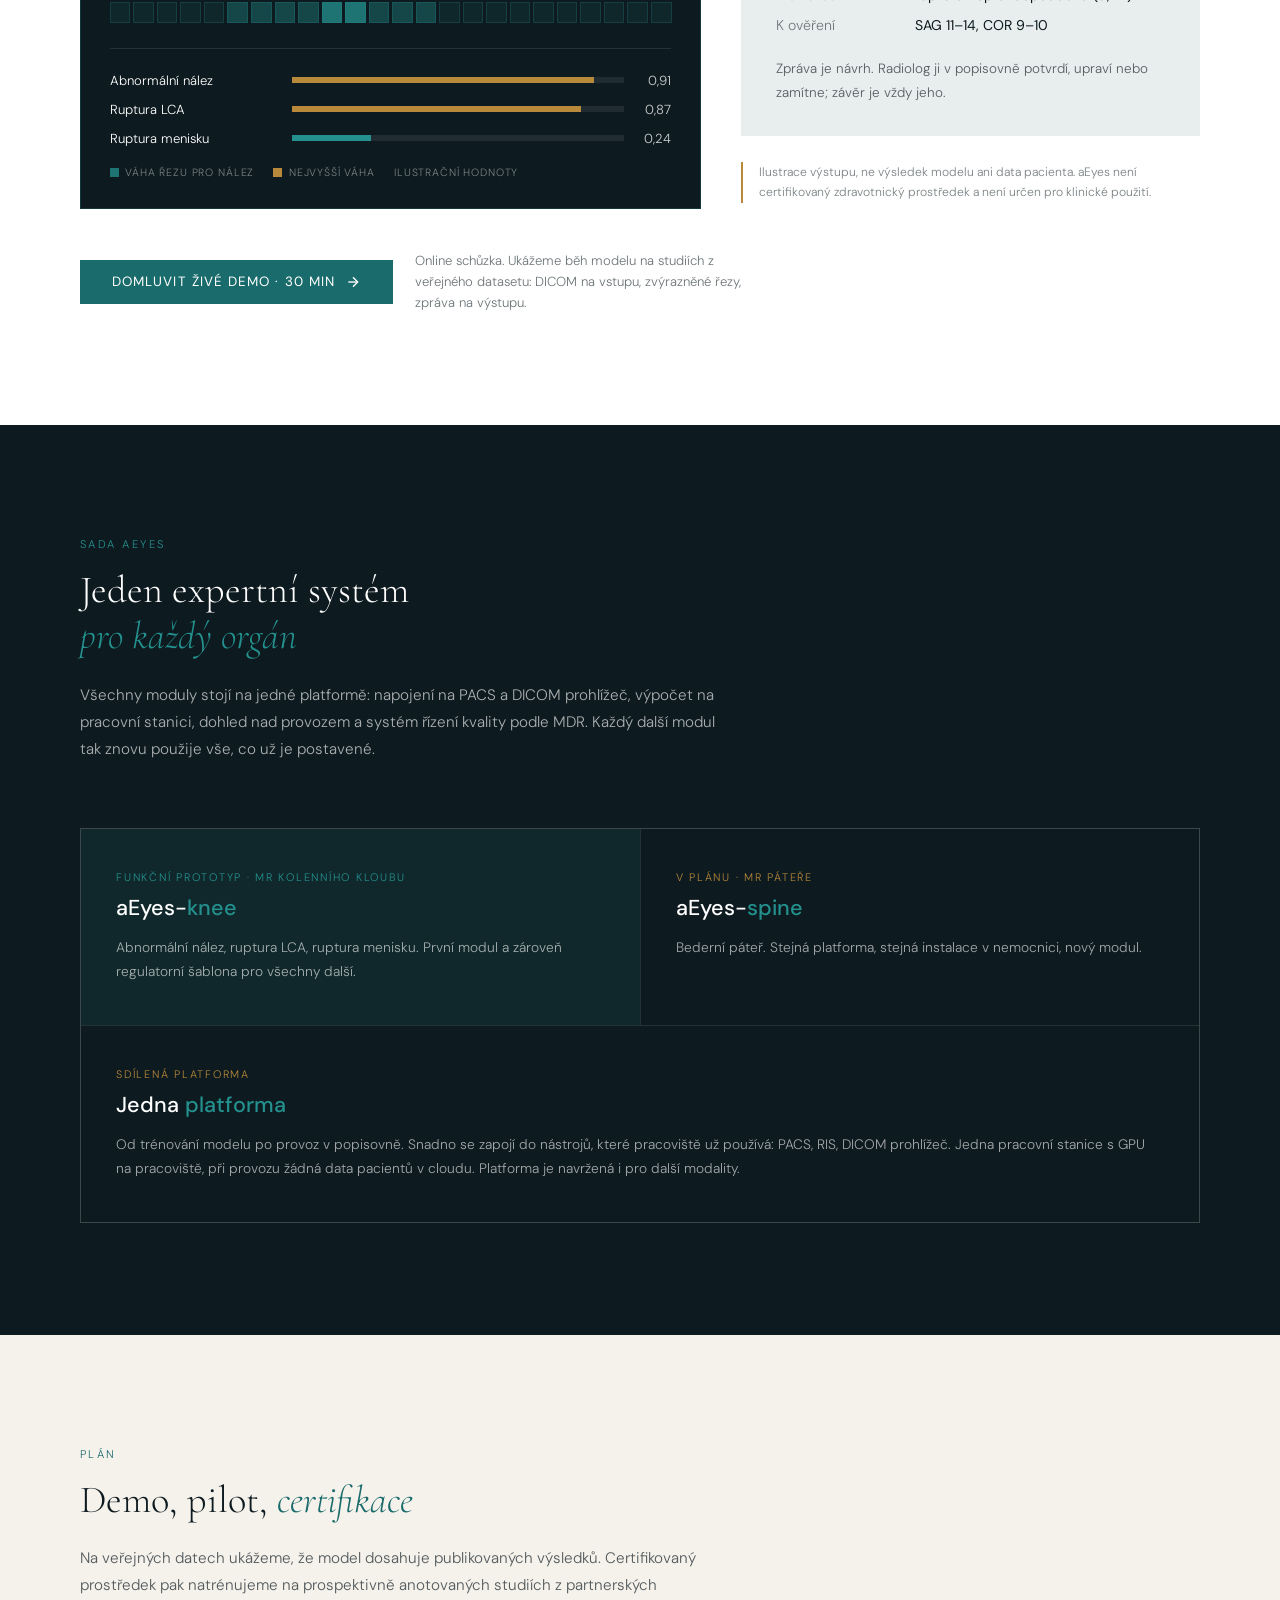
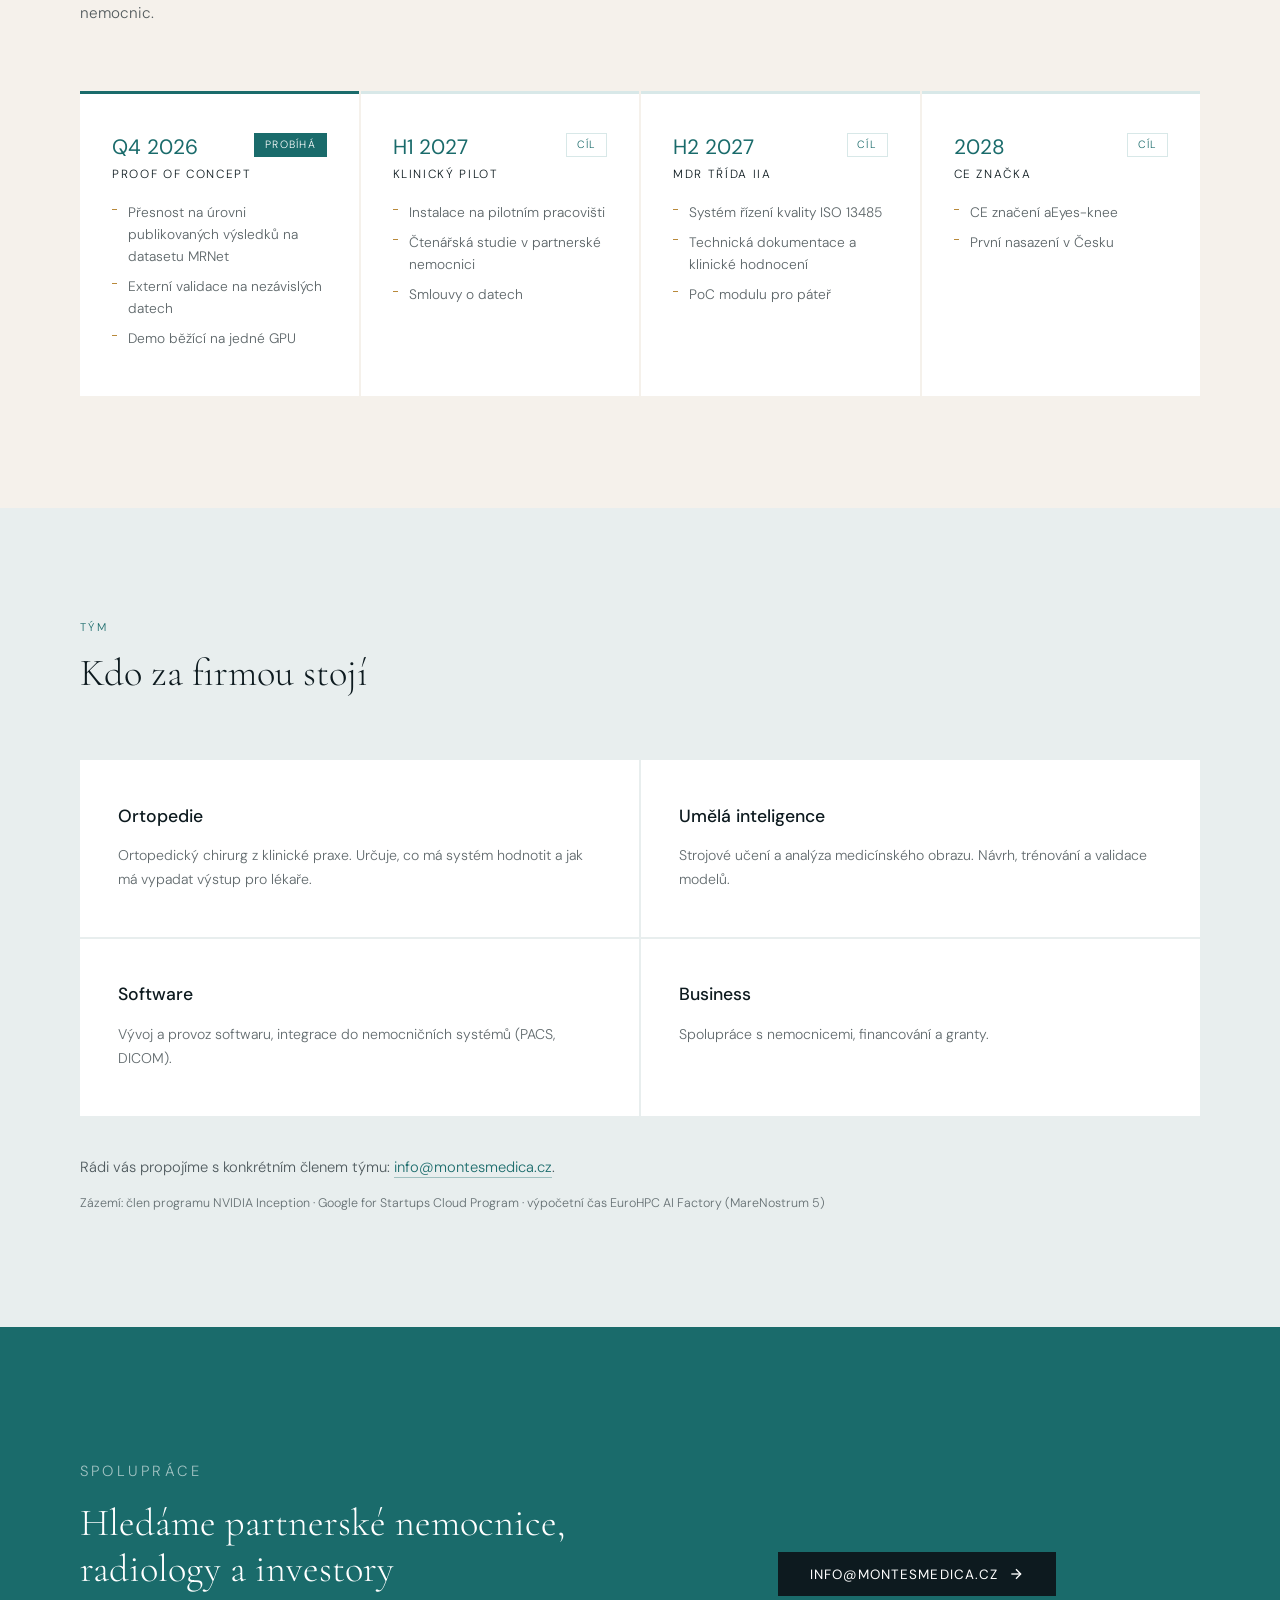
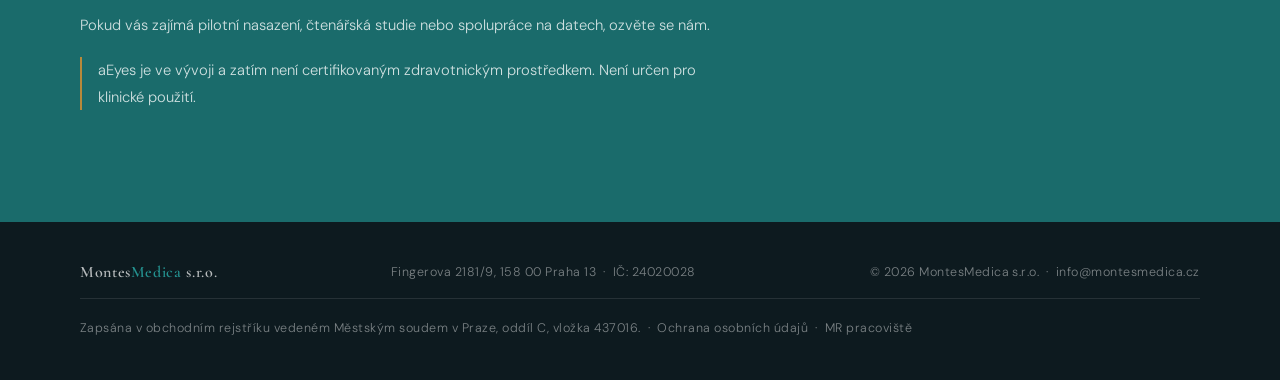
==== commit c77732f8: "Post-deploy fixes: register file number, local fonts, MRI team cards, phase labels - footers and pri" ====
--- a/index.html
+++ b/index.html
@@ -24,9 +24,7 @@
   <meta name="theme-color" content="#1a6b6b" />
   <meta name="description" content="aEyes by MontesMedica: výzkumný prototyp AI pro druhé čtení MR kolenního kloubu, se zaměřením na sportovní traumatologii dětí a dospívajících. Není zdravotnický prostředek." />
 
-  <link rel="preconnect" href="https://fonts.googleapis.com" />
-  <link rel="preconnect" href="https://fonts.gstatic.com" crossorigin />
-  <link href="https://fonts.googleapis.com/css2?family=Cormorant+Garamond:ital,wght@0,300;0,600;1,300&family=DM+Sans:wght@300;400;500&display=swap" rel="stylesheet" />
+  <link rel="stylesheet" href="assets/fonts/fonts.css" />
 
   <style>
     *, *::before, *::after { box-sizing: border-box; margin: 0; padding: 0; }
@@ -406,7 +404,16 @@
       position: relative;
       margin-bottom: 0.5rem;
     }
-    .phase li b { font-weight: 500; color: var(--teal); }
+    .phase-status {
+      float: right;
+      font-size: 0.66rem;
+      letter-spacing: 0.12em;
+      text-transform: uppercase;
+      padding: 0.3rem 0.6rem;
+      border: 1px solid var(--mist);
+      color: var(--teal);
+    }
+    .phase.current .phase-status { background: var(--teal); border-color: var(--teal); color: #fff; }
     .phase li::before {
       content: '';
       position: absolute; left: 0; top: 0.6em;
@@ -729,8 +736,8 @@
     <div class="stat-label">Podporuje rozhodování radiologa, nenahrazuje ho. Závěr vždy dělá lékař.</div>
   </div>
   <div class="stat">
-    <div class="stat-num">V nemocnici</div>
-    <div class="stat-label">Běží na jedné pracovní stanici s GPU přímo na pracovišti. Data pacientů ho neopouštějí.</div>
+    <div class="stat-num">Provoz na pracovišti</div>
+    <div class="stat-label">Navrženo pro provoz na jedné pracovní stanici s GPU přímo v nemocnici. Při vyhodnocení snímky pracoviště neopouštějí.</div>
   </div>
   <div class="stat">
     <div class="stat-num">Zdůvodněný nález</div>
@@ -885,7 +892,7 @@
     <div class="module wide reveal">
       <p class="module-when">Sdílená platforma</p>
       <h3 class="module-name">Jedna <span>platforma</span></h3>
-      <p class="module-text">Od trénování modelu po provoz v popisovně. Snadno se zapojí do nástrojů, které pracoviště už používá: PACS, RIS, DICOM prohlížeč. Jedna pracovní stanice s GPU na pracoviště, žádná data pacientů v cloudu. Platforma je navržená i pro další modality.</p>
+      <p class="module-text">Od trénování modelu po provoz v popisovně. Snadno se zapojí do nástrojů, které pracoviště už používá: PACS, RIS, DICOM prohlížeč. Jedna pracovní stanice s GPU na pracoviště, při provozu žádná data pacientů v cloudu. Platforma je navržená i pro další modality.</p>
     </div>
   </div>
 </section>
@@ -899,38 +906,42 @@
   </div>
   <div class="roadmap-grid">
     <div class="phase current reveal">
+      <span class="phase-status">probíhá</span>
       <div class="phase-when">Q4 2026</div>
       <p class="phase-title">Proof of concept</p>
       <ul>
-        <li><b>probíhá:</b> přesnost na úrovni publikovaných výsledků na datasetu MRNet</li>
-        <li><b>probíhá:</b> externí validace na nezávislých datech</li>
-        <li><b>probíhá:</b> demo běžící na jedné GPU</li>
+        <li>Přesnost na úrovni publikovaných výsledků na datasetu MRNet</li>
+        <li>Externí validace na nezávislých datech</li>
+        <li>Demo běžící na jedné GPU</li>
       </ul>
     </div>
     <div class="phase reveal" style="transition-delay:0.1s">
+      <span class="phase-status">cíl</span>
       <div class="phase-when">H1 2027</div>
       <p class="phase-title">Klinický pilot</p>
       <ul>
-        <li><b>cíl:</b> instalace na pilotním pracovišti</li>
-        <li><b>cíl:</b> čtenářská studie v partnerské nemocnici</li>
-        <li><b>cíl:</b> smlouvy o datech</li>
+        <li>Instalace na pilotním pracovišti</li>
+        <li>Čtenářská studie v partnerské nemocnici</li>
+        <li>Smlouvy o datech</li>
       </ul>
     </div>
     <div class="phase reveal" style="transition-delay:0.2s">
+      <span class="phase-status">cíl</span>
       <div class="phase-when">H2 2027</div>
       <p class="phase-title">MDR třída IIa</p>
       <ul>
-        <li><b>cíl:</b> systém řízení kvality ISO 13485</li>
-        <li><b>cíl:</b> technická dokumentace a klinické hodnocení</li>
-        <li><b>cíl:</b> PoC modulu pro páteř</li>
+        <li>Systém řízení kvality ISO 13485</li>
+        <li>Technická dokumentace a klinické hodnocení</li>
+        <li>PoC modulu pro páteř</li>
       </ul>
     </div>
     <div class="phase reveal" style="transition-delay:0.3s">
+      <span class="phase-status">cíl</span>
       <div class="phase-when">2028</div>
       <p class="phase-title">CE značka</p>
       <ul>
-        <li><b>cíl:</b> CE značení aEyes-knee</li>
-        <li><b>cíl:</b> první nasazení v Česku</li>
+        <li>CE značení aEyes-knee</li>
+        <li>První nasazení v Česku</li>
       </ul>
     </div>
   </div>
@@ -985,7 +996,7 @@
   <div class="footer-logo">Montes<span>Medica</span> s.r.o.</div>
   <div>Fingerova 2181/9, 158 00 Praha 13 &nbsp;·&nbsp; IČ: 24020028</div>
   <div>© 2026 MontesMedica s.r.o. &nbsp;·&nbsp; <a href="mailto:info@montesmedica.cz">info@montesmedica.cz</a></div>
-  <div class="footer-legal">Zapsána v obchodním rejstříku vedeném Městským soudem v Praze, oddíl C, vložka <!-- TODO: číslo vložky -->. &nbsp;·&nbsp; <a href="ochrana-osobnich-udaju.html">Ochrana osobních údajů</a> &nbsp;·&nbsp; <a href="mri.html">MR pracoviště</a></div>
+  <div class="footer-legal">Zapsána v obchodním rejstříku vedeném Městským soudem v Praze, oddíl C, vložka 437016. &nbsp;·&nbsp; <a href="ochrana-osobnich-udaju.html">Ochrana osobních údajů</a> &nbsp;·&nbsp; <a href="mri.html">MR pracoviště</a></div>
 </footer>
 
 <script>
--- a/assets/fonts/fonts.css
+++ b/assets/fonts/fonts.css
@@ -0,0 +1,121 @@
+/* Cormorant Garamond and DM Sans, SIL Open Font License 1.1. Served locally, no third-party requests. */
+
+/* Cormorant Garamond 300 italic · latin-ext */
+@font-face {
+  font-family: 'Cormorant Garamond';
+  font-style: italic;
+  font-weight: 300;
+  font-display: swap;
+  src: url(cormorant-garamond-italic-latin-ext-300.woff2) format('woff2');
+  unicode-range: U+0100-02BA, U+02BD-02C5, U+02C7-02CC, U+02CE-02D7, U+02DD-02FF, U+0304, U+0308, U+0329, U+1D00-1DBF, U+1E00-1E9F, U+1EF2-1EFF, U+2020, U+20A0-20AB, U+20AD-20C4, U+2113, U+2C60-2C7F, U+A720-A7FF;
+}
+
+/* Cormorant Garamond 300 italic · latin */
+@font-face {
+  font-family: 'Cormorant Garamond';
+  font-style: italic;
+  font-weight: 300;
+  font-display: swap;
+  src: url(cormorant-garamond-italic-latin-300.woff2) format('woff2');
+  unicode-range: U+0000-00FF, U+0131, U+0152-0153, U+02BB-02BC, U+02C6, U+02DA, U+02DC, U+0304, U+0308, U+0329, U+2000-206F, U+20AC, U+2122, U+2191, U+2193, U+2212, U+2215, U+FEFF, U+FFFD;
+}
+
+/* Cormorant Garamond 300 normal · latin-ext */
+@font-face {
+  font-family: 'Cormorant Garamond';
+  font-style: normal;
+  font-weight: 300;
+  font-display: swap;
+  src: url(cormorant-garamond-normal-latin-ext-var.woff2) format('woff2');
+  unicode-range: U+0100-02BA, U+02BD-02C5, U+02C7-02CC, U+02CE-02D7, U+02DD-02FF, U+0304, U+0308, U+0329, U+1D00-1DBF, U+1E00-1E9F, U+1EF2-1EFF, U+2020, U+20A0-20AB, U+20AD-20C4, U+2113, U+2C60-2C7F, U+A720-A7FF;
+}
+
+/* Cormorant Garamond 300 normal · latin */
+@font-face {
+  font-family: 'Cormorant Garamond';
+  font-style: normal;
+  font-weight: 300;
+  font-display: swap;
+  src: url(cormorant-garamond-normal-latin-var.woff2) format('woff2');
+  unicode-range: U+0000-00FF, U+0131, U+0152-0153, U+02BB-02BC, U+02C6, U+02DA, U+02DC, U+0304, U+0308, U+0329, U+2000-206F, U+20AC, U+2122, U+2191, U+2193, U+2212, U+2215, U+FEFF, U+FFFD;
+}
+
+/* Cormorant Garamond 600 normal · latin-ext */
+@font-face {
+  font-family: 'Cormorant Garamond';
+  font-style: normal;
+  font-weight: 600;
+  font-display: swap;
+  src: url(cormorant-garamond-normal-latin-ext-var.woff2) format('woff2');
+  unicode-range: U+0100-02BA, U+02BD-02C5, U+02C7-02CC, U+02CE-02D7, U+02DD-02FF, U+0304, U+0308, U+0329, U+1D00-1DBF, U+1E00-1E9F, U+1EF2-1EFF, U+2020, U+20A0-20AB, U+20AD-20C4, U+2113, U+2C60-2C7F, U+A720-A7FF;
+}
+
+/* Cormorant Garamond 600 normal · latin */
+@font-face {
+  font-family: 'Cormorant Garamond';
+  font-style: normal;
+  font-weight: 600;
+  font-display: swap;
+  src: url(cormorant-garamond-normal-latin-var.woff2) format('woff2');
+  unicode-range: U+0000-00FF, U+0131, U+0152-0153, U+02BB-02BC, U+02C6, U+02DA, U+02DC, U+0304, U+0308, U+0329, U+2000-206F, U+20AC, U+2122, U+2191, U+2193, U+2212, U+2215, U+FEFF, U+FFFD;
+}
+
+/* DM Sans 300 normal · latin-ext */
+@font-face {
+  font-family: 'DM Sans';
+  font-style: normal;
+  font-weight: 300;
+  font-display: swap;
+  src: url(dm-sans-normal-latin-ext-var.woff2) format('woff2');
+  unicode-range: U+0100-02BA, U+02BD-02C5, U+02C7-02CC, U+02CE-02D7, U+02DD-02FF, U+0304, U+0308, U+0329, U+1D00-1DBF, U+1E00-1E9F, U+1EF2-1EFF, U+2020, U+20A0-20AB, U+20AD-20C4, U+2113, U+2C60-2C7F, U+A720-A7FF;
+}
+
+/* DM Sans 300 normal · latin */
+@font-face {
+  font-family: 'DM Sans';
+  font-style: normal;
+  font-weight: 300;
+  font-display: swap;
+  src: url(dm-sans-normal-latin-var.woff2) format('woff2');
+  unicode-range: U+0000-00FF, U+0131, U+0152-0153, U+02BB-02BC, U+02C6, U+02DA, U+02DC, U+0304, U+0308, U+0329, U+2000-206F, U+20AC, U+2122, U+2191, U+2193, U+2212, U+2215, U+FEFF, U+FFFD;
+}
+
+/* DM Sans 400 normal · latin-ext */
+@font-face {
+  font-family: 'DM Sans';
+  font-style: normal;
+  font-weight: 400;
+  font-display: swap;
+  src: url(dm-sans-normal-latin-ext-var.woff2) format('woff2');
+  unicode-range: U+0100-02BA, U+02BD-02C5, U+02C7-02CC, U+02CE-02D7, U+02DD-02FF, U+0304, U+0308, U+0329, U+1D00-1DBF, U+1E00-1E9F, U+1EF2-1EFF, U+2020, U+20A0-20AB, U+20AD-20C4, U+2113, U+2C60-2C7F, U+A720-A7FF;
+}
+
+/* DM Sans 400 normal · latin */
+@font-face {
+  font-family: 'DM Sans';
+  font-style: normal;
+  font-weight: 400;
+  font-display: swap;
+  src: url(dm-sans-normal-latin-var.woff2) format('woff2');
+  unicode-range: U+0000-00FF, U+0131, U+0152-0153, U+02BB-02BC, U+02C6, U+02DA, U+02DC, U+0304, U+0308, U+0329, U+2000-206F, U+20AC, U+2122, U+2191, U+2193, U+2212, U+2215, U+FEFF, U+FFFD;
+}
+
+/* DM Sans 500 normal · latin-ext */
+@font-face {
+  font-family: 'DM Sans';
+  font-style: normal;
+  font-weight: 500;
+  font-display: swap;
+  src: url(dm-sans-normal-latin-ext-var.woff2) format('woff2');
+  unicode-range: U+0100-02BA, U+02BD-02C5, U+02C7-02CC, U+02CE-02D7, U+02DD-02FF, U+0304, U+0308, U+0329, U+1D00-1DBF, U+1E00-1E9F, U+1EF2-1EFF, U+2020, U+20A0-20AB, U+20AD-20C4, U+2113, U+2C60-2C7F, U+A720-A7FF;
+}
+
+/* DM Sans 500 normal · latin */
+@font-face {
+  font-family: 'DM Sans';
+  font-style: normal;
+  font-weight: 500;
+  font-display: swap;
+  src: url(dm-sans-normal-latin-var.woff2) format('woff2');
+  unicode-range: U+0000-00FF, U+0131, U+0152-0153, U+02BB-02BC, U+02C6, U+02DA, U+02DC, U+0304, U+0308, U+0329, U+2000-206F, U+20AC, U+2122, U+2191, U+2193, U+2212, U+2215, U+FEFF, U+FFFD;
+}
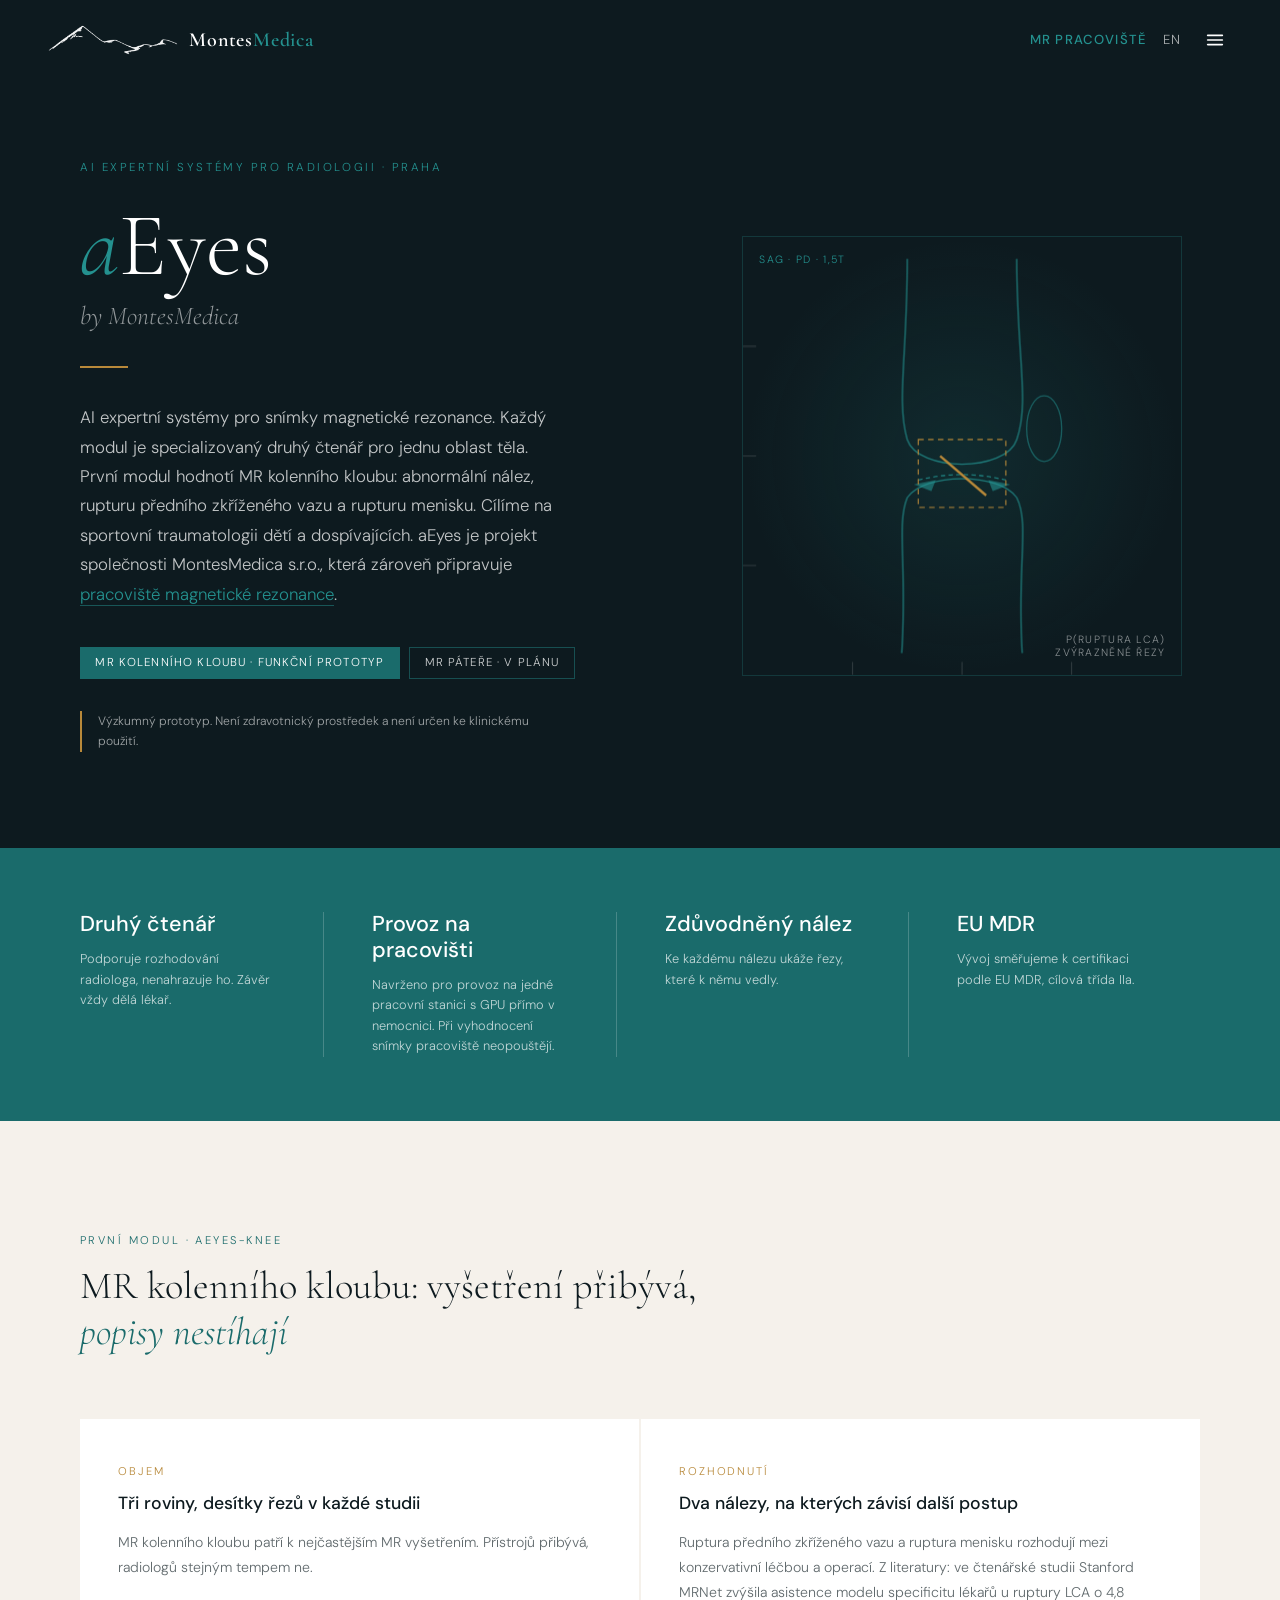
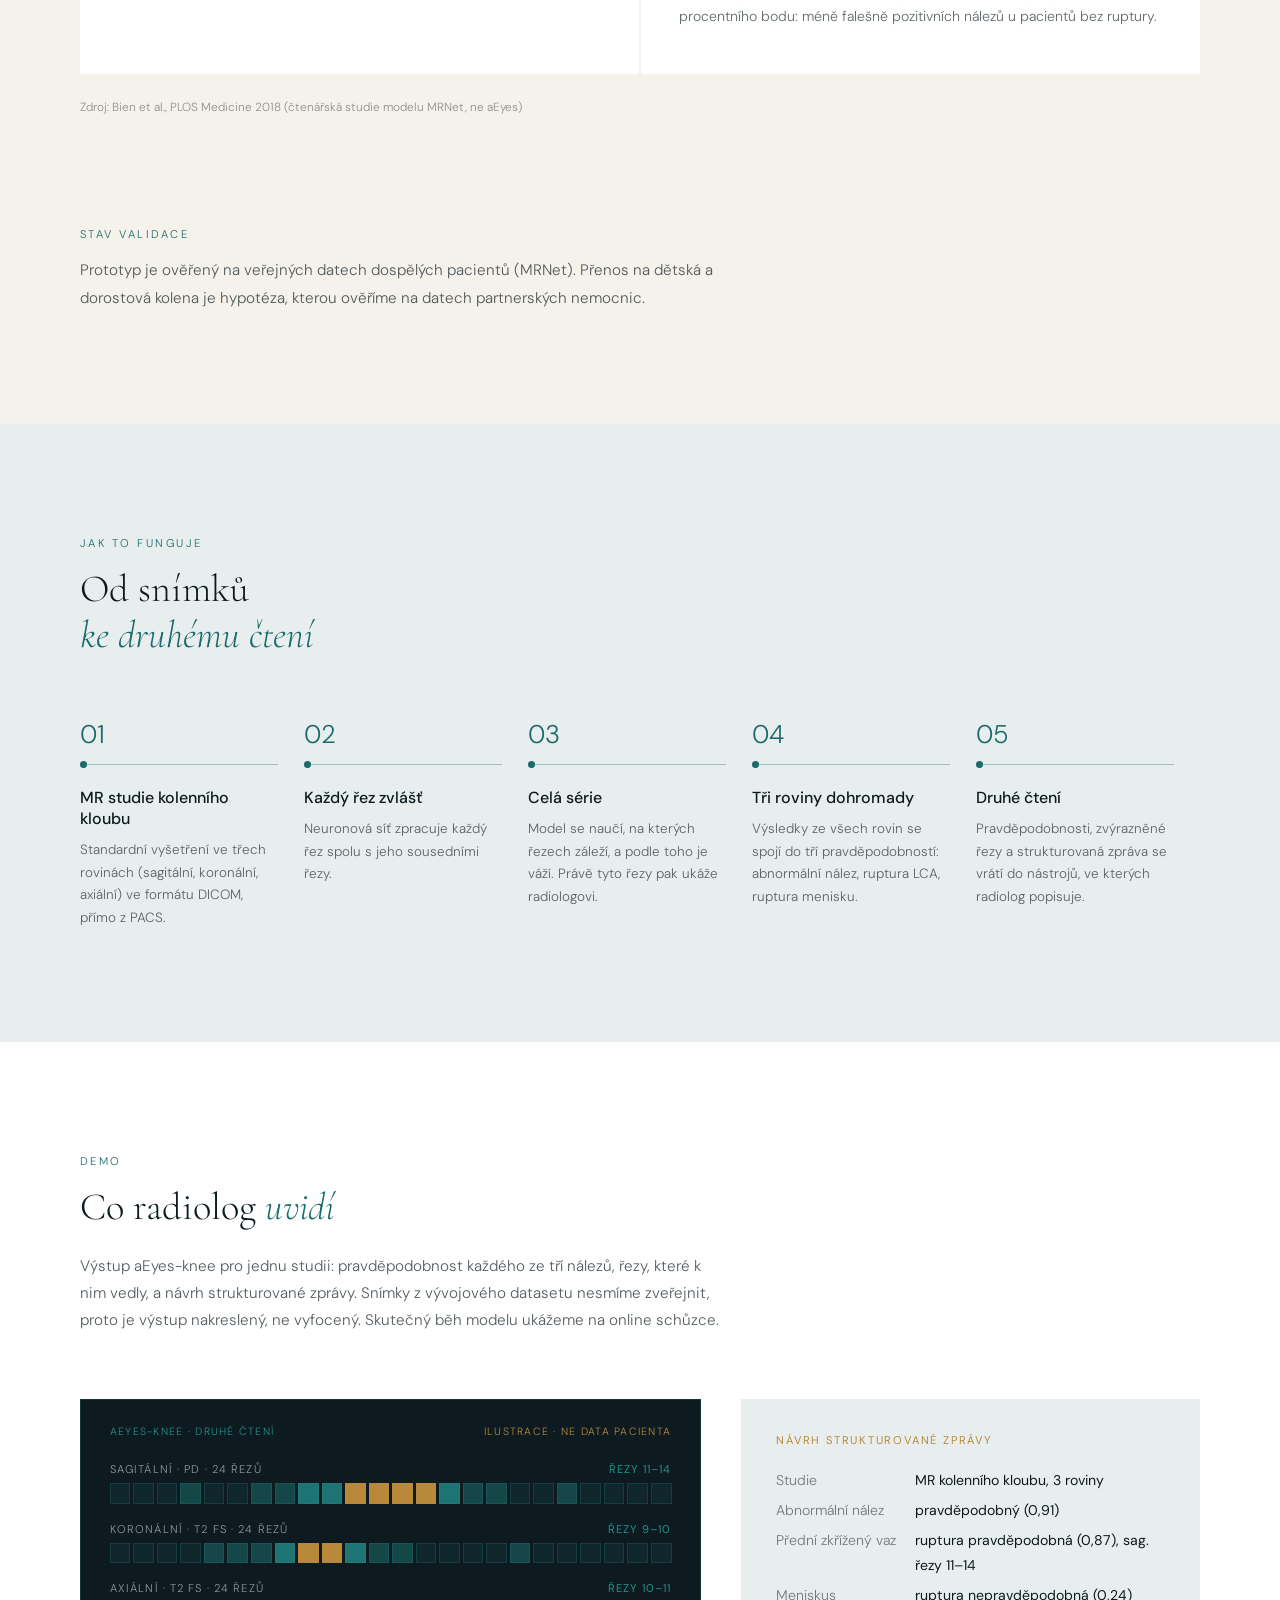
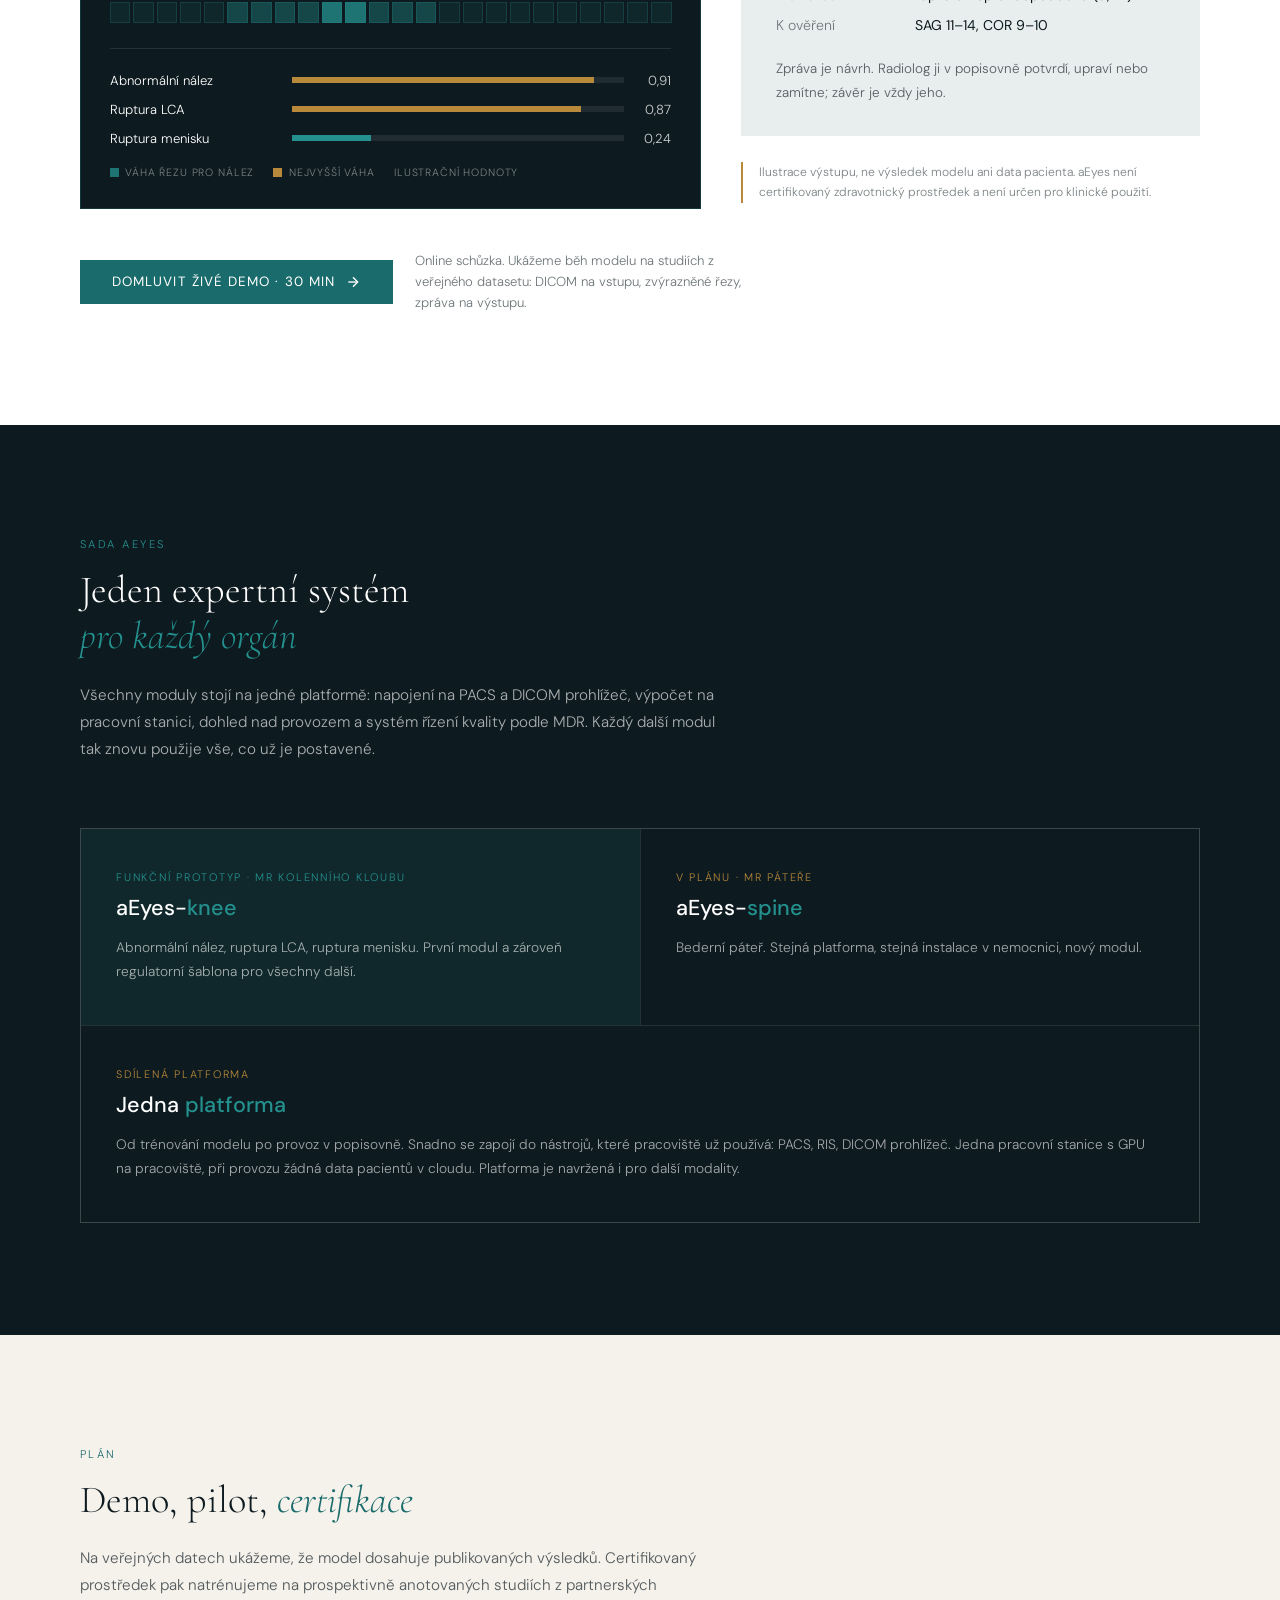
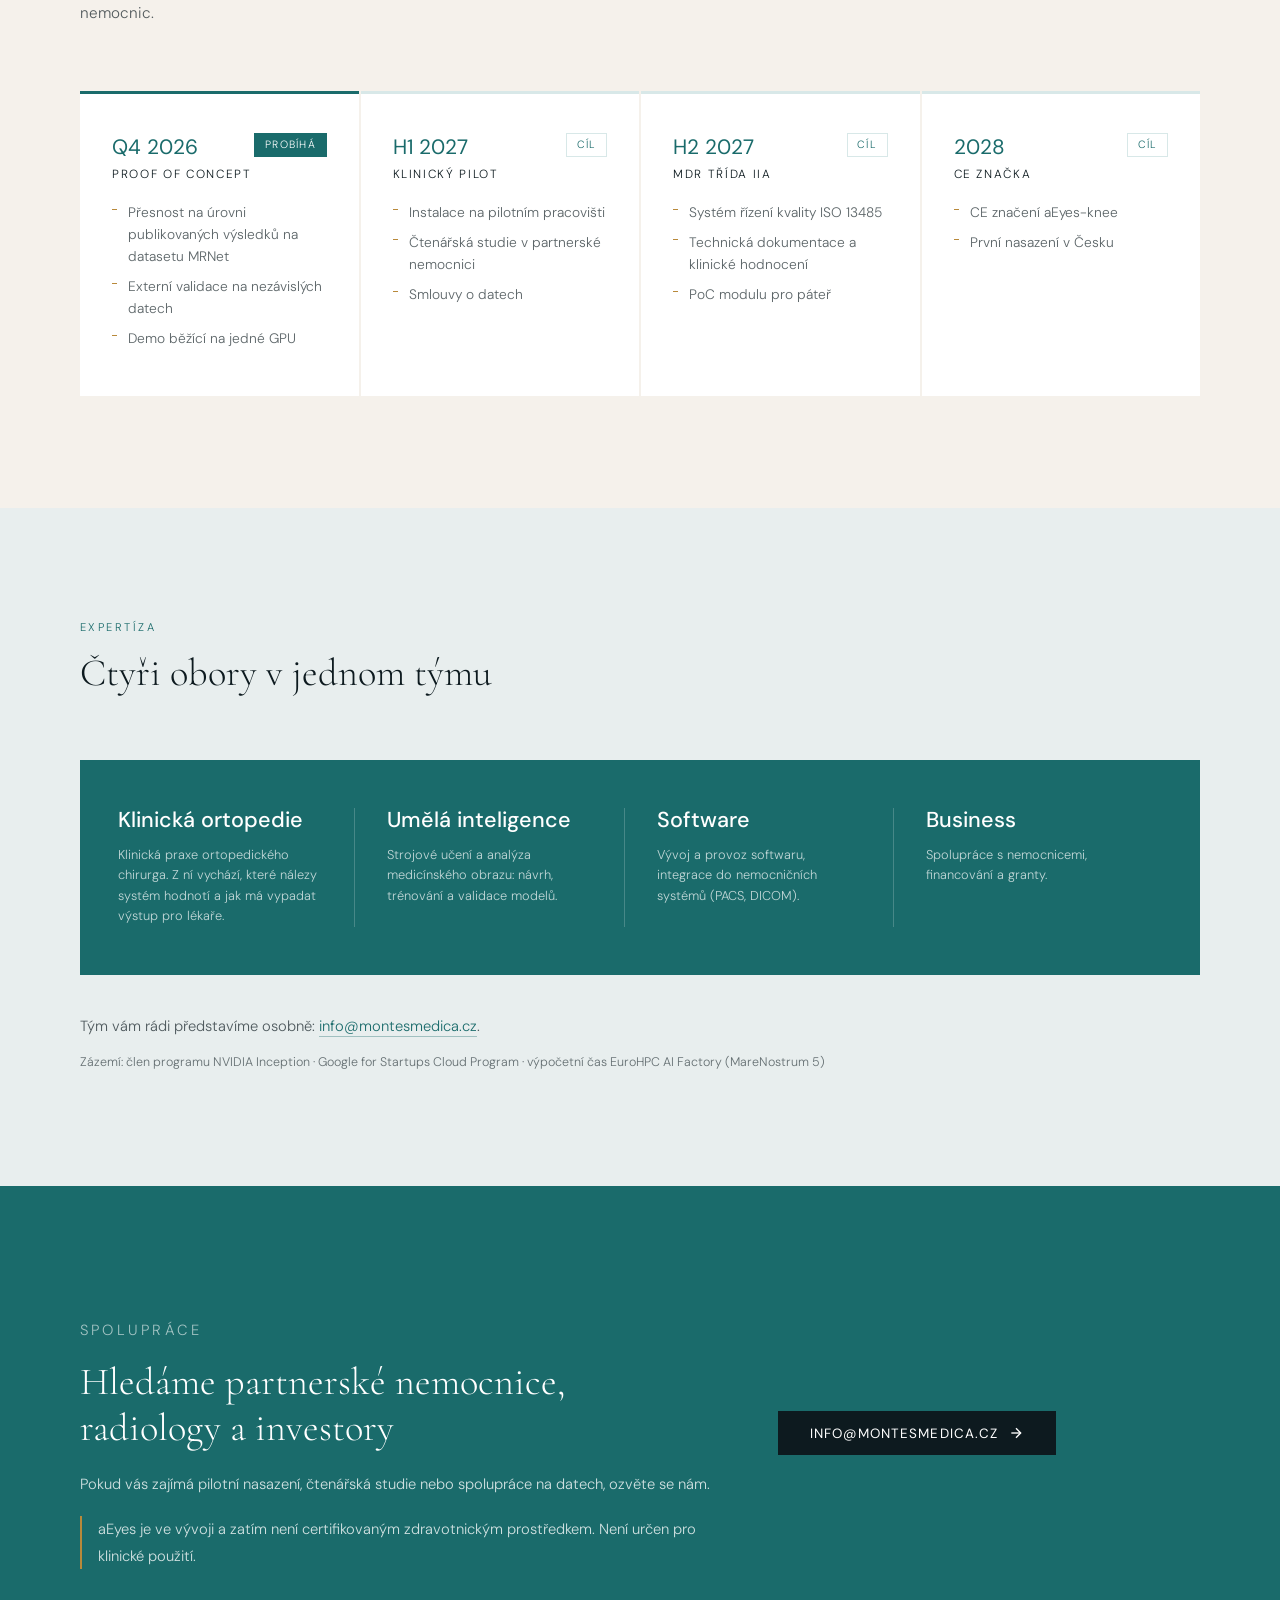
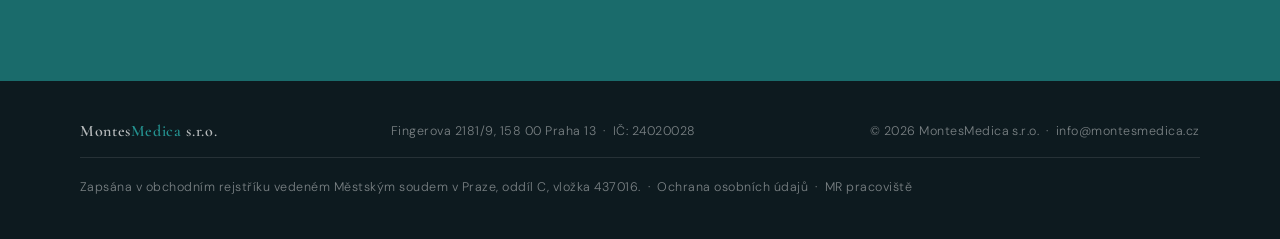
==== commit 9d86f96f: "Team block becomes an "Expertise" strip - index.html, en/index.html: label and menu item "Expertíza"" ====
--- a/index.html
+++ b/index.html
@@ -511,6 +511,9 @@
 
     /* ── Team ── */
     .team { background: var(--faint); }
+    .team .stats { margin-top: 4rem; padding: 3rem 2.4rem; }
+    .team .stat { padding: 0 2rem; }
+    .team .stat:first-child { padding-left: 0; }
     .team-note {
       font-size: 0.92rem; line-height: 1.8;
       color: rgba(13,26,31,0.7);
@@ -644,6 +647,8 @@
       section { padding: 5rem 1rem; }
       .stats { flex-direction: column; gap: 2rem; padding: 3rem 1rem; }
       .stat { border-right: none; border-bottom: 1px solid rgba(255,255,255,0.2); padding: 0 0 2rem; }
+      .team .stats { padding: 2.4rem 1.6rem; }
+      .team .stat { padding: 0 0 2rem; }
       .stat:last-child { border-bottom: none; }
       .cards, .modules, .roadmap-grid { grid-template-columns: 1fr; }
       .module.wide { grid-column: auto; }
@@ -676,7 +681,7 @@
     <a href="#demo">Demo</a>
     <a href="#moduly">Moduly</a>
     <a href="#plan">Plán</a>
-    <a href="#tym">Tým</a>
+    <a href="#tym">Expertíza</a>
     <a href="#spoluprace">Spolupráce</a>
     <a href="mri.html" class="nav-mri">MR pracoviště</a>
     <a href="en/index.html" class="lang" hreflang="en" lang="en" title="English">EN</a>
@@ -950,28 +955,28 @@
 <!-- ── Team ── -->
 <section class="team" id="tym">
   <div class="reveal">
-    <p class="section-label">Tým</p>
-    <h2 class="section-title">Kdo za firmou stojí</h2>
-  </div>
-  <div class="cards">
-    <div class="card reveal">
-      <h3 class="card-title">Ortopedie</h3>
-      <p class="card-text">Ortopedický chirurg z klinické praxe. Určuje, co má systém hodnotit a jak má vypadat výstup pro lékaře.</p>
-    </div>
-    <div class="card reveal" style="transition-delay:0.15s">
-      <h3 class="card-title">Umělá inteligence</h3>
-      <p class="card-text">Strojové učení a analýza medicínského obrazu. Návrh, trénování a validace modelů.</p>
-    </div>
-    <div class="card reveal">
-      <h3 class="card-title">Software</h3>
-      <p class="card-text">Vývoj a provoz softwaru, integrace do nemocničních systémů (PACS, DICOM).</p>
-    </div>
-    <div class="card reveal" style="transition-delay:0.15s">
-      <h3 class="card-title">Business</h3>
-      <p class="card-text">Spolupráce s nemocnicemi, financování a granty.</p>
-    </div>
-  </div>
-  <p class="team-note reveal">Rádi vás propojíme s konkrétním členem týmu: <a href="mailto:info@montesmedica.cz">info@montesmedica.cz</a>.</p>
+    <p class="section-label">Expertíza</p>
+    <h2 class="section-title">Čtyři obory v jednom týmu</h2>
+  </div>
+  <div class="stats reveal">
+    <div class="stat">
+      <div class="stat-num">Klinická ortopedie</div>
+      <div class="stat-label">Klinická praxe ortopedického chirurga. Z ní vychází, které nálezy systém hodnotí a jak má vypadat výstup pro lékaře.</div>
+    </div>
+    <div class="stat">
+      <div class="stat-num">Umělá inteligence</div>
+      <div class="stat-label">Strojové učení a analýza medicínského obrazu: návrh, trénování a validace modelů.</div>
+    </div>
+    <div class="stat">
+      <div class="stat-num">Software</div>
+      <div class="stat-label">Vývoj a provoz softwaru, integrace do nemocničních systémů (PACS, DICOM).</div>
+    </div>
+    <div class="stat">
+      <div class="stat-num">Business</div>
+      <div class="stat-label">Spolupráce s nemocnicemi, financování a granty.</div>
+    </div>
+  </div>
+  <p class="team-note reveal">Tým vám rádi představíme osobně: <a href="mailto:info@montesmedica.cz">info@montesmedica.cz</a>.</p>
   <p class="team-backing reveal">Zázemí: člen programu NVIDIA Inception · Google for Startups Cloud Program · výpočetní čas EuroHPC AI Factory (MareNostrum 5)</p>
 </section>
 
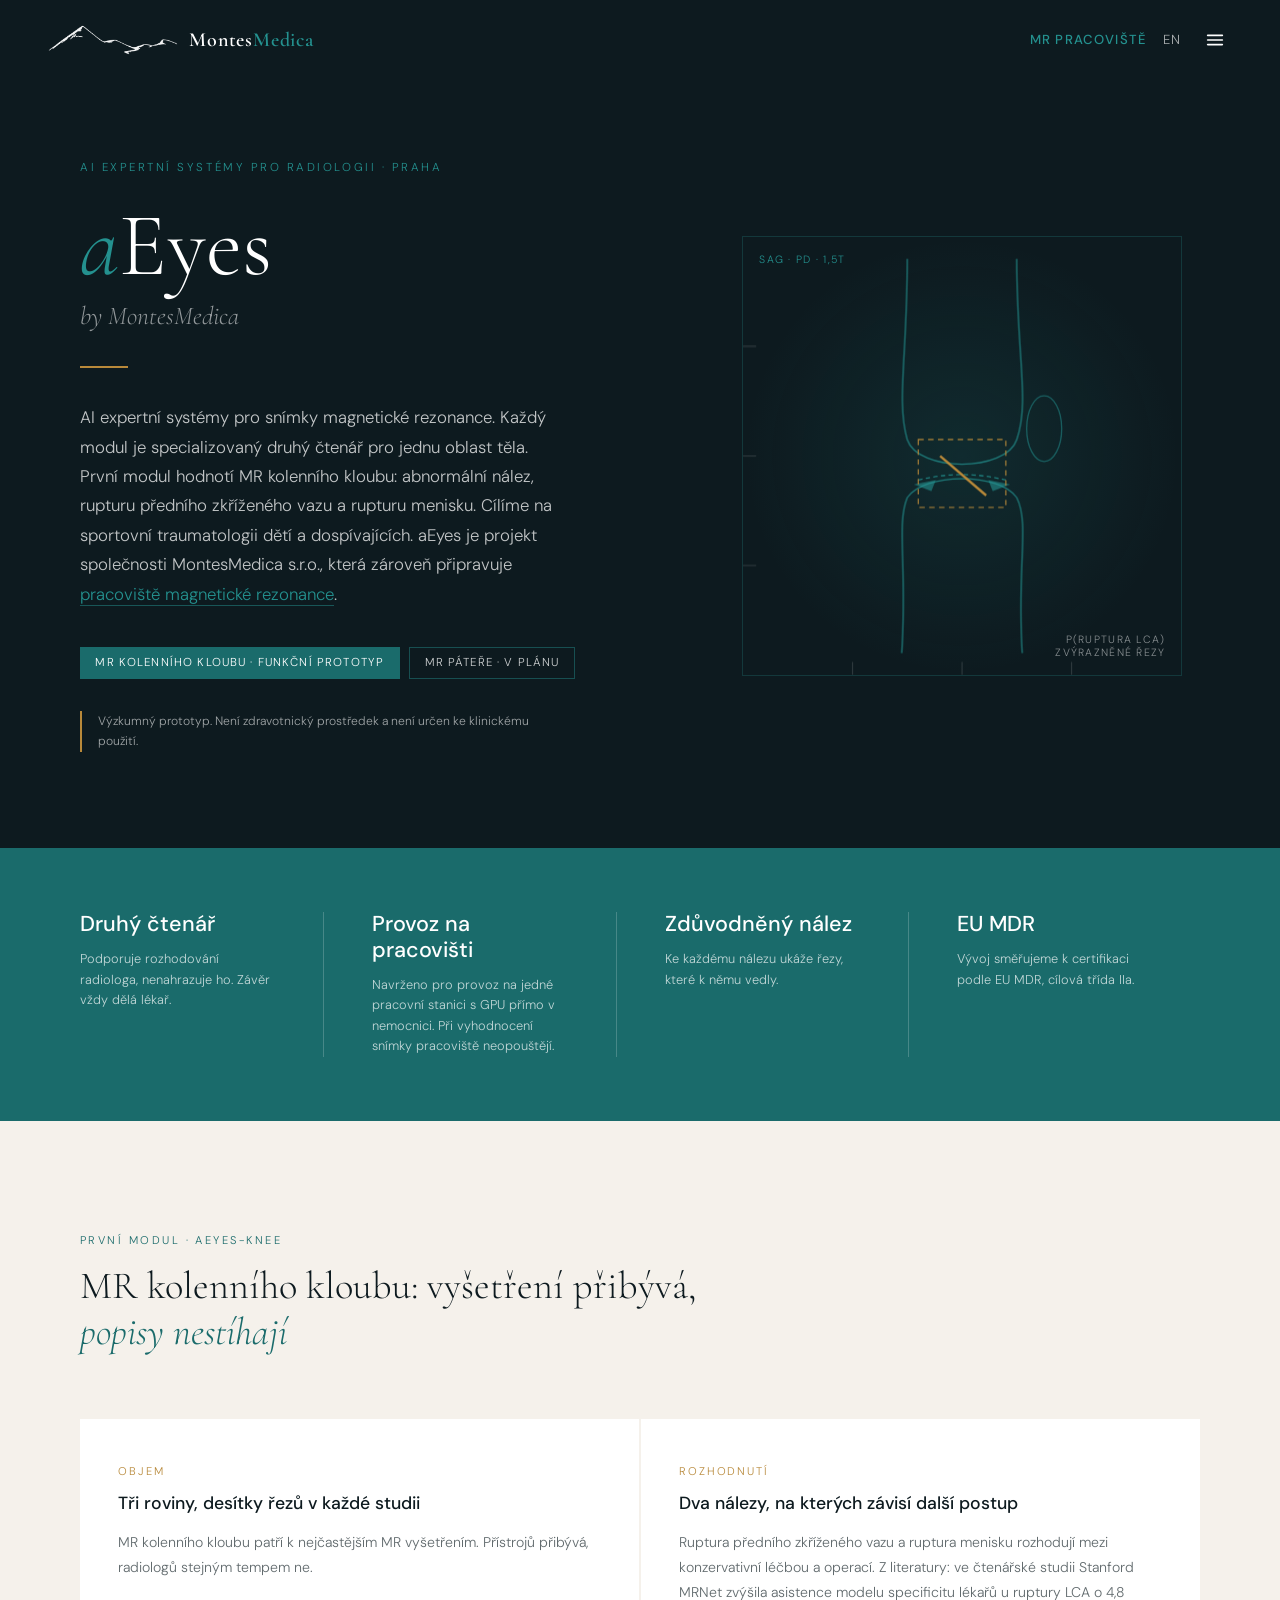
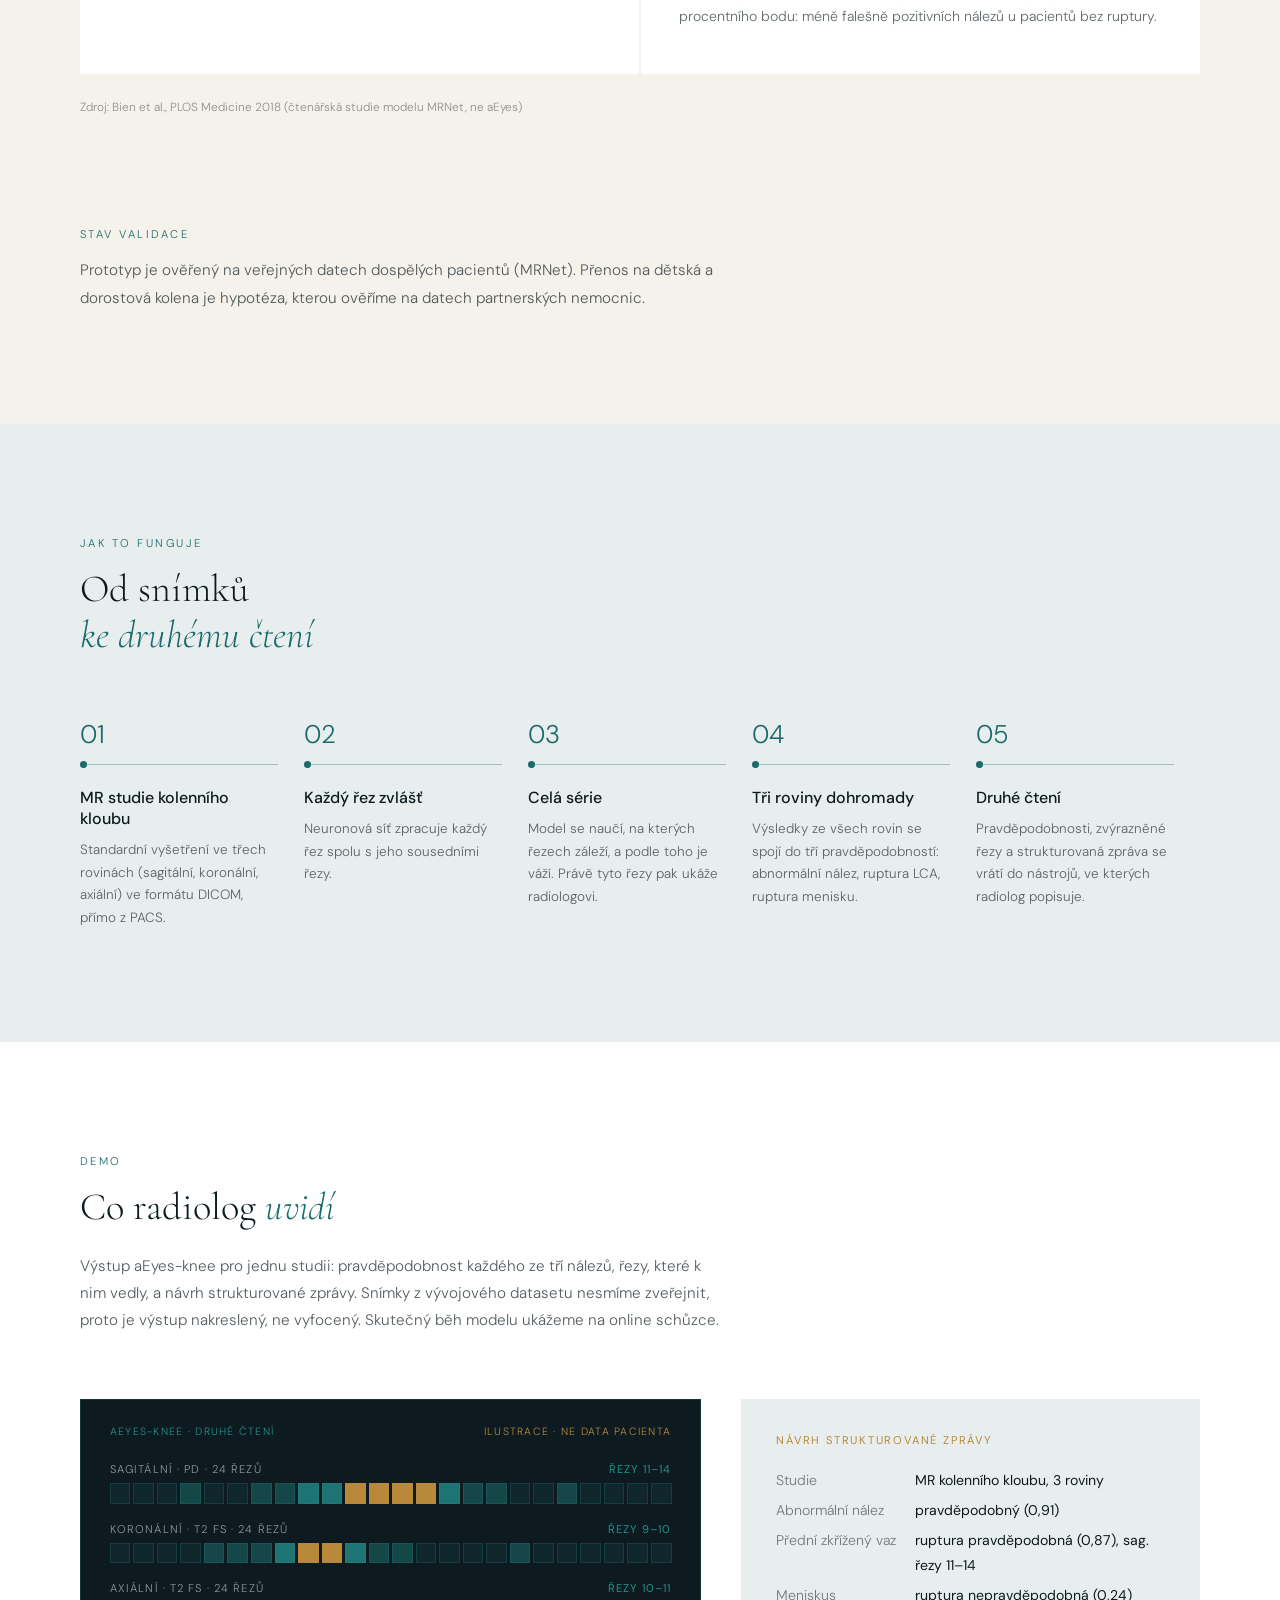
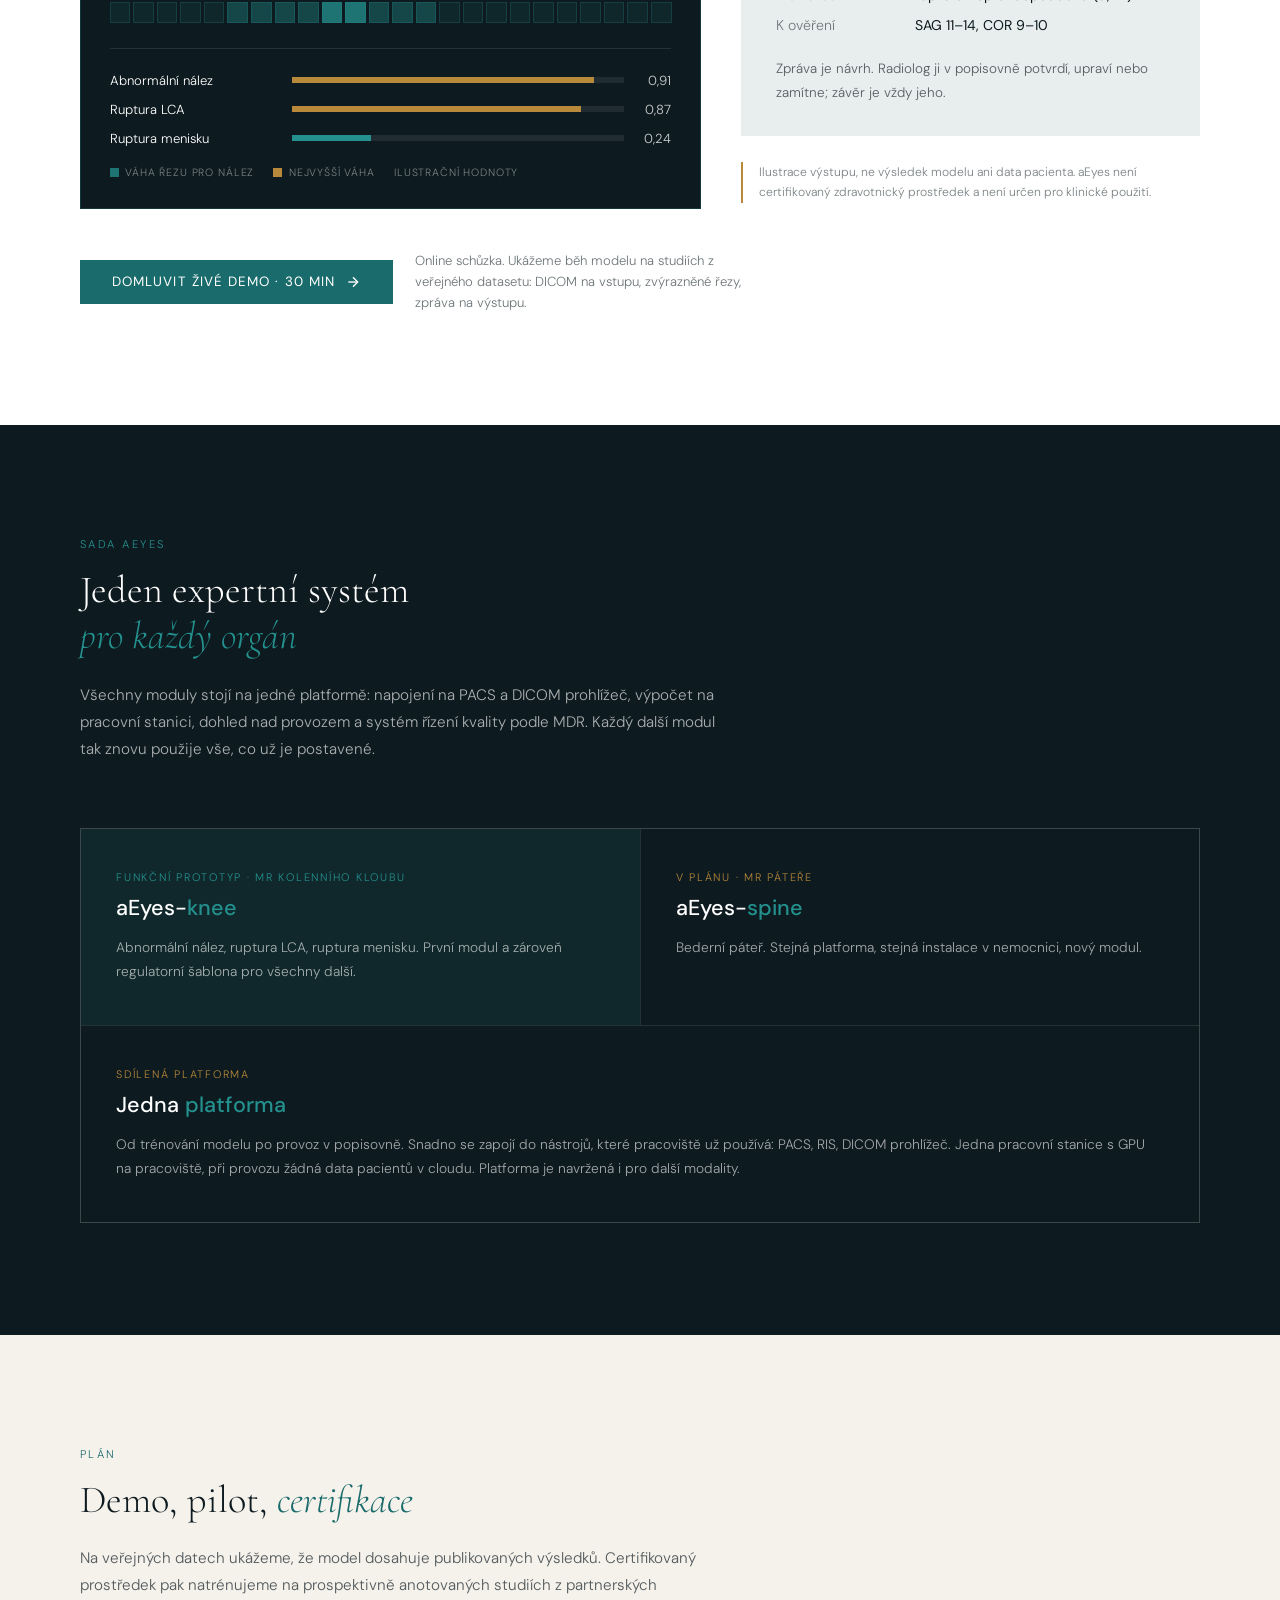
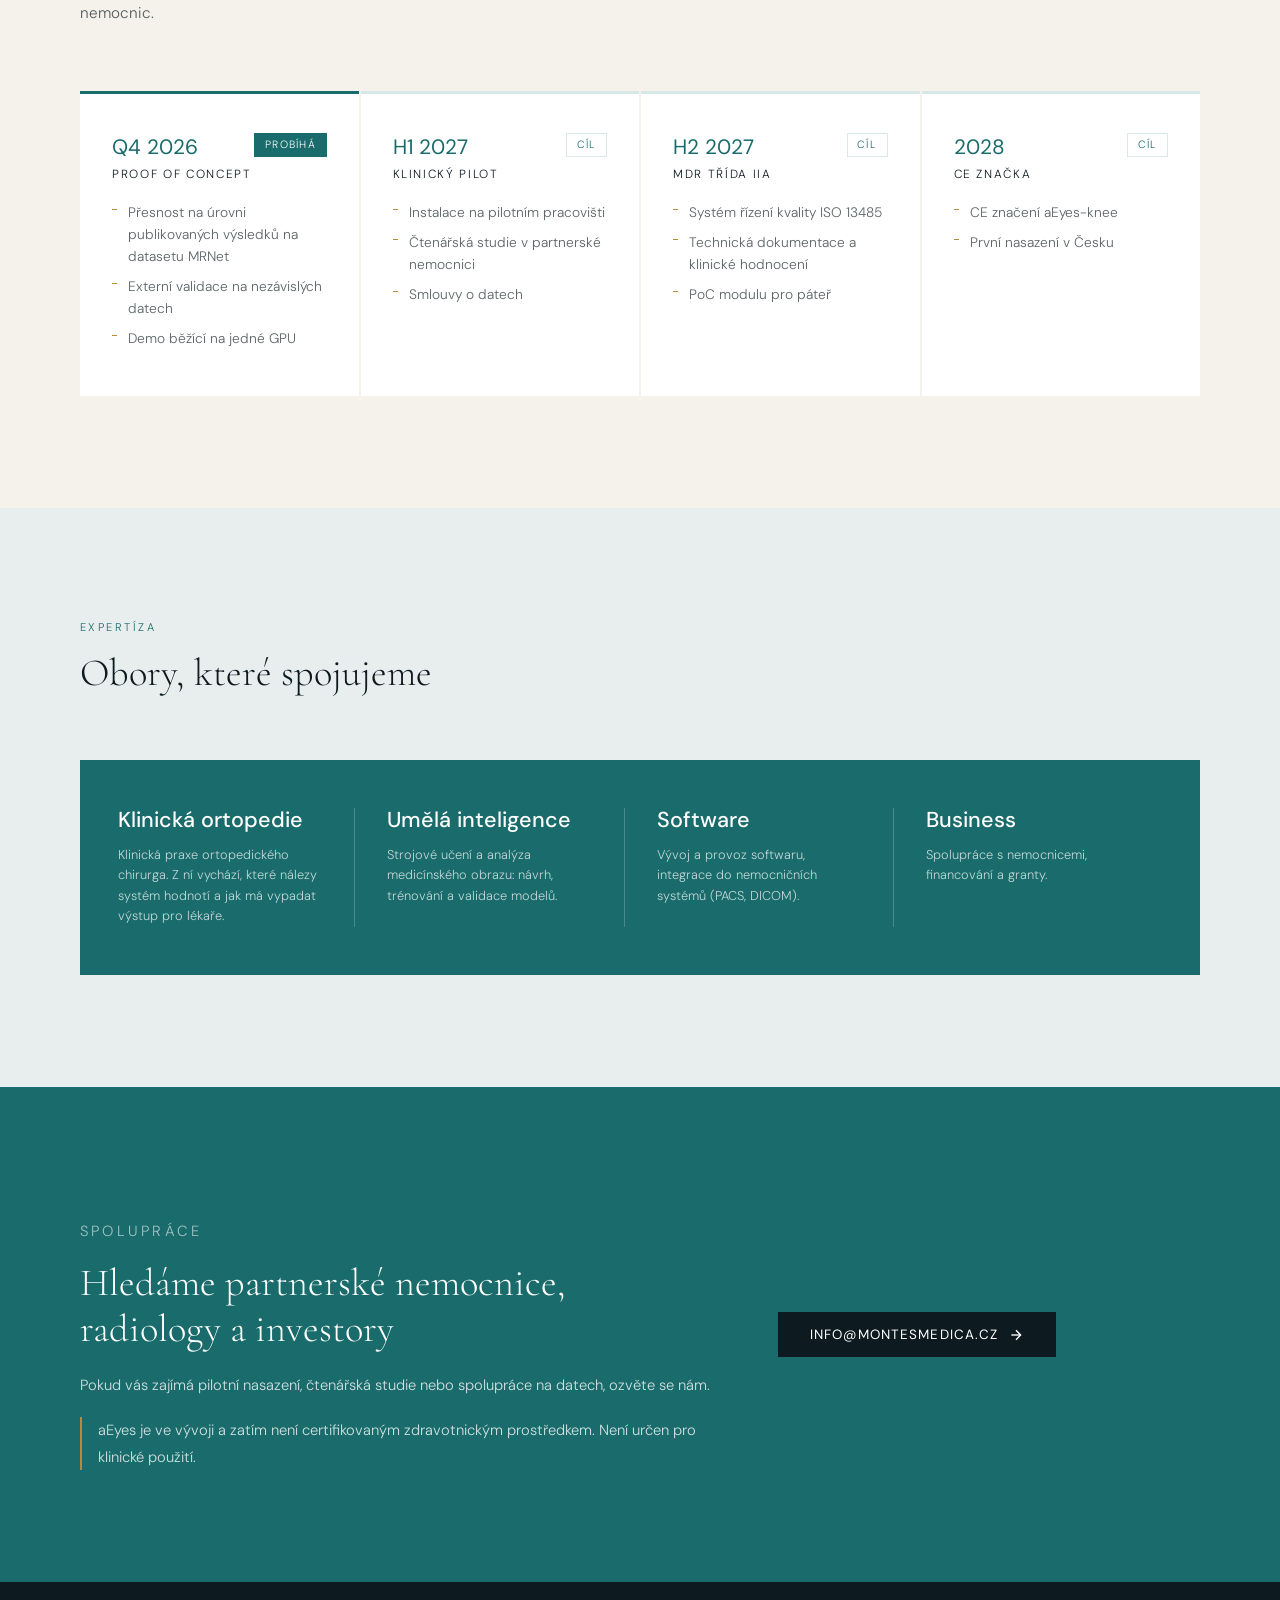
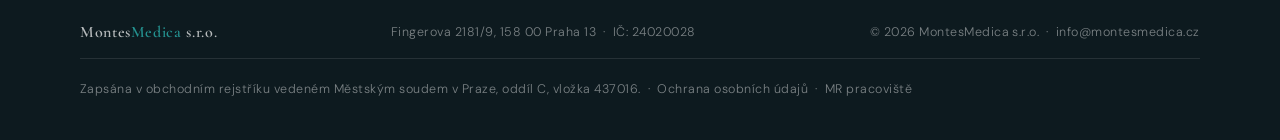
==== commit d8fe0921: "Expertise block: drop the contact and Backing lines, new heading - all four pages: sentence "Tým vám" ====
--- a/index.html
+++ b/index.html
@@ -514,18 +514,6 @@
     .team .stats { margin-top: 4rem; padding: 3rem 2.4rem; }
     .team .stat { padding: 0 2rem; }
     .team .stat:first-child { padding-left: 0; }
-    .team-note {
-      font-size: 0.92rem; line-height: 1.8;
-      color: rgba(13,26,31,0.7);
-      margin-top: 2.4rem;
-    }
-    .team-note a { color: var(--teal); text-decoration: none; border-bottom: 1px solid rgba(26,107,107,0.35); }
-    .team-note a:hover { border-bottom-color: var(--teal); }
-    .team-backing {
-      font-size: 0.78rem; line-height: 1.7;
-      color: rgba(13,26,31,0.6);
-      margin-top: 0.8rem;
-    }
 
     /* ── Disclaimer / CTA ── */
     .cta {
@@ -956,7 +944,7 @@
 <section class="team" id="tym">
   <div class="reveal">
     <p class="section-label">Expertíza</p>
-    <h2 class="section-title">Čtyři obory v jednom týmu</h2>
+    <h2 class="section-title">Obory, které spojujeme</h2>
   </div>
   <div class="stats reveal">
     <div class="stat">
@@ -976,8 +964,6 @@
       <div class="stat-label">Spolupráce s nemocnicemi, financování a granty.</div>
     </div>
   </div>
-  <p class="team-note reveal">Tým vám rádi představíme osobně: <a href="mailto:info@montesmedica.cz">info@montesmedica.cz</a>.</p>
-  <p class="team-backing reveal">Zázemí: člen programu NVIDIA Inception · Google for Startups Cloud Program · výpočetní čas EuroHPC AI Factory (MareNostrum 5)</p>
 </section>
 
 <!-- ── CTA ── -->
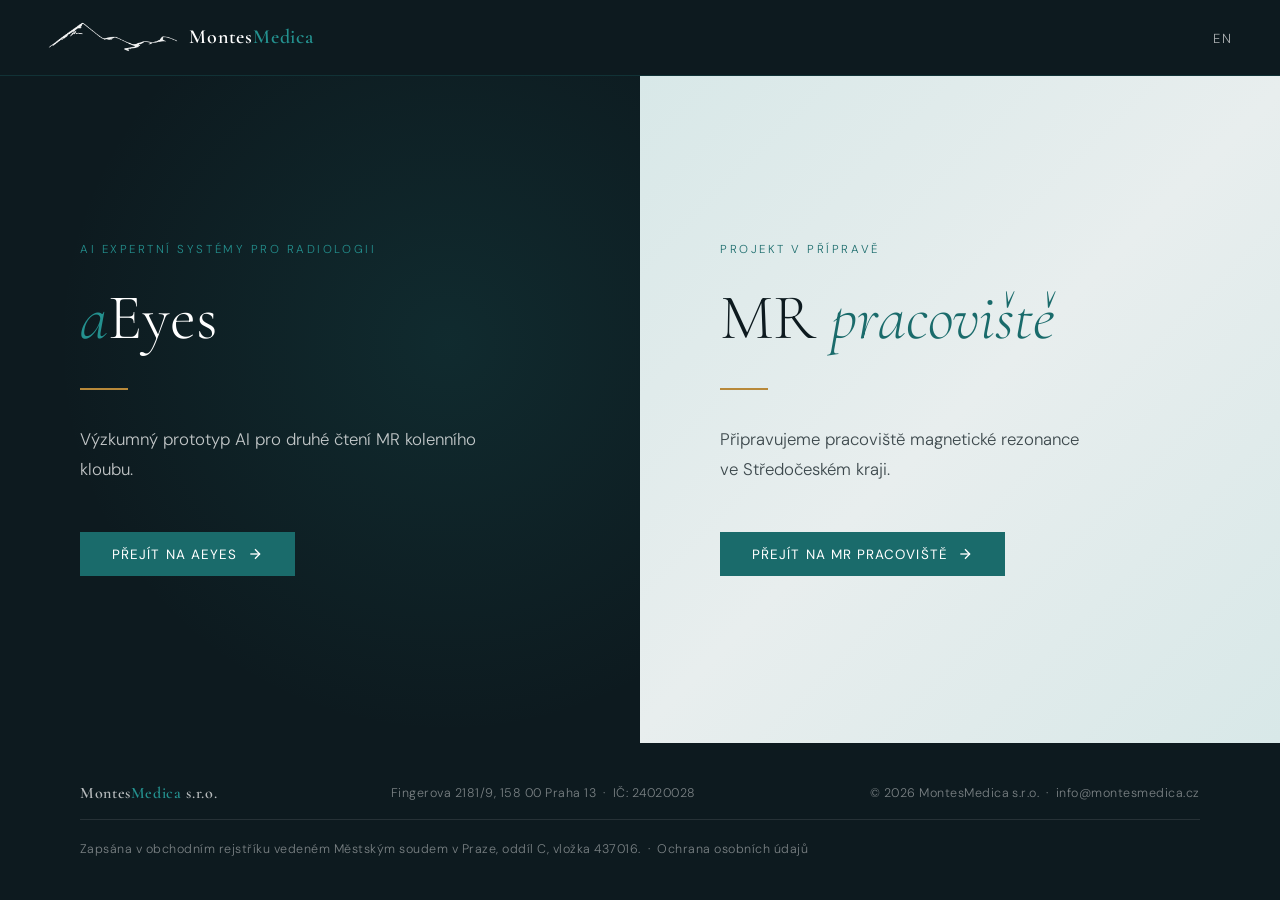
==== commit 79deae09: "Landing page with two tiles; aEyes moves to aeyes.html - index.html, en/index.html: new landing page" ====
--- a/index.html
+++ b/index.html
@@ -3,7 +3,7 @@
 <head>
   <meta charset="UTF-8" />
   <meta name="viewport" content="width=device-width, initial-scale=1.0" />
-  <title>aEyes by MontesMedica · výzkumný prototyp</title>
+  <title>MontesMedica</title>
   <link rel="icon" href="assets/img/favicon.svg" type="image/svg+xml" />
   <link rel="icon" href="assets/img/favicon-32.png" sizes="32x32" type="image/png" />
   <link rel="apple-touch-icon" href="assets/img/apple-touch-icon.png" />
@@ -15,14 +15,14 @@
   <meta property="og:site_name" content="MontesMedica" />
   <meta property="og:locale" content="cs_CZ" />
   <meta property="og:url" content="https://montesmedica.cz/" />
-  <meta property="og:title" content="aEyes by MontesMedica – výzkumný prototyp AI pro druhé čtení MR" />
-  <meta property="og:description" content="Výzkumný prototyp AI pro druhé čtení MR kolenního kloubu, se zaměřením na sportovní traumatologii dětí a dospívajících. Není zdravotnický prostředek." />
+  <meta property="og:title" content="MontesMedica – aEyes a připravované pracoviště MR" />
+  <meta property="og:description" content="MontesMedica s.r.o.: aEyes, výzkumný prototyp AI pro druhé čtení MR kolenního kloubu, a připravované pracoviště magnetické rezonance ve Středočeském kraji." />
   <meta property="og:image" content="https://montesmedica.cz/assets/img/og.png" />
   <meta property="og:image:width" content="1200" />
   <meta property="og:image:height" content="630" />
   <meta name="twitter:card" content="summary_large_image" />
   <meta name="theme-color" content="#1a6b6b" />
-  <meta name="description" content="aEyes by MontesMedica: výzkumný prototyp AI pro druhé čtení MR kolenního kloubu, se zaměřením na sportovní traumatologii dětí a dospívajících. Není zdravotnický prostředek." />
+  <meta name="description" content="MontesMedica s.r.o.: aEyes, výzkumný prototyp AI pro druhé čtení MR kolenního kloubu, a připravované pracoviště magnetické rezonance ve Středočeském kraji." />
 
   <link rel="stylesheet" href="assets/fonts/fonts.css" />
 
@@ -39,36 +39,24 @@
       --faint:  #e8eeee;
     }
 
-    html { scroll-behavior: smooth; }
-
     body {
-      background: var(--paper);
+      background: var(--ink);
       color: var(--ink);
       font-family: 'DM Sans', sans-serif;
       font-weight: 300;
       min-height: 100vh;
-      overflow-x: hidden;
-    }
+      display: flex; flex-direction: column;
+    }
+    .sr-only { position: absolute; width: 1px; height: 1px; overflow: hidden; clip: rect(0 0 0 0); white-space: nowrap; }
 
     /* ── Header ── */
     header {
-      position: fixed; top: 0; left: 0; right: 0;
-      z-index: 100;
       padding: 1.4rem 3rem;
       display: flex; align-items: center; justify-content: space-between;
-      background: transparent;
-      transition: background 0.5s, backdrop-filter 0.5s;
-    }
-    header.scrolled {
-      background: rgba(13,26,31,0.88);
-      backdrop-filter: blur(12px);
+      background: var(--ink);
       border-bottom: 1px solid rgba(36,145,143,0.2);
     }
-
-    .logo {
-      display: flex; align-items: center; gap: 0.7rem;
-      text-decoration: none;
-    }
+    .logo { display: flex; align-items: center; gap: 0.7rem; text-decoration: none; }
     .logo-mark { height: 30px; width: auto; display: block; }
     .logo-text {
       font-family: 'Cormorant Garamond', serif;
@@ -78,7 +66,6 @@
       color: #fff;
     }
     .logo-text span { color: var(--teal2); }
-
     nav a {
       font-size: 0.82rem;
       letter-spacing: 0.1em;
@@ -86,474 +73,77 @@
       text-decoration: none;
       color: #fff;
       opacity: 0.65;
-      margin-left: 2.2rem;
-      white-space: nowrap;
       transition: opacity 0.2s, color 0.2s;
     }
     nav a:hover { opacity: 1; color: var(--teal2); }
-    nav { display: flex; align-items: center; }
-    nav a.lang { display: inline-flex; align-items: center; gap: 0.45rem; margin-left: 1.8rem; }
-    nav a.nav-mri { opacity: 1; color: var(--teal2); font-weight: 500; }
-    .burger { display: none; background: none; border: 0; cursor: pointer; padding: 0.4rem; margin-left: 1rem; color: #fff; }
-    .burger svg { width: 22px; height: 22px; display: block; }
-
-    /* ── Hero ── */
-    .hero {
-      min-height: min(92vh, 860px);
-      background: var(--ink);
-      color: #fff;
+
+    /* ── Two tiles ── */
+    main {
+      flex: 1;
       display: grid;
-      grid-template-columns: 1.1fr 0.9fr;
-      align-items: center;
-      gap: 4rem;
-      padding: 10rem 5rem 6rem;
+      grid-template-columns: 1fr 1fr;
+    }
+    .tile {
+      display: flex; flex-direction: column; justify-content: center;
+      padding: 6rem 5rem;
+      text-decoration: none;
       position: relative;
       overflow: hidden;
     }
-    .hero-eyebrow {
+    .tile::before {
+      content: '';
+      position: absolute; bottom: 0; left: 0; right: 0;
+      height: 3px;
+      background: var(--gold);
+      transform: scaleX(0);
+      transform-origin: left;
+      transition: transform 0.4s;
+    }
+    .tile:hover::before, .tile:focus-visible::before { transform: scaleX(1); }
+    .tile-eyebrow {
       font-size: 0.72rem;
       letter-spacing: 0.22em;
       text-transform: uppercase;
-      color: var(--teal2);
       margin-bottom: 1.6rem;
     }
-    .hero-title {
+    .tile-title {
       font-family: 'Cormorant Garamond', serif;
-      font-size: clamp(3.4rem, 7vw, 6.4rem);
+      font-size: clamp(2.8rem, 5vw, 4.8rem);
       font-weight: 300;
-      line-height: 1;
-    }
-    .hero-title em { font-style: italic; color: var(--teal2); }
-    .hero-sub {
-      font-family: 'Cormorant Garamond', serif;
-      font-size: clamp(1.3rem, 2vw, 1.7rem);
-      font-weight: 300;
-      font-style: italic;
-      color: rgba(255,255,255,0.55);
-      margin-top: 0.6rem;
-    }
-    .hero-divider {
-      width: 48px; height: 2px;
-      background: var(--gold);
-      margin: 2.2rem 0;
-    }
-    .hero-lead {
-      font-size: 1.05rem;
-      line-height: 1.75;
-      max-width: 480px;
-      color: rgba(255,255,255,0.75);
-    }
-    .hero-pills {
-      display: flex; flex-wrap: wrap; gap: 0.6rem;
-      margin-top: 2.4rem;
-    }
-    .pill {
-      font-size: 0.72rem;
-      letter-spacing: 0.1em;
-      text-transform: uppercase;
-      padding: 0.45rem 0.9rem;
-      border: 1px solid rgba(36,145,143,0.45);
-      color: rgba(255,255,255,0.8);
-    }
-    .pill.now { background: var(--teal); border-color: var(--teal); color: #fff; }
-    .hero-lead a { color: var(--teal2); text-decoration: none; border-bottom: 1px solid rgba(36,145,143,0.5); }
-    .hero-lead a:hover { border-bottom-color: var(--teal2); }
-    .hero .note { max-width: 480px; }
-
-    /* Knee "scan" visual */
-    .scan {
-      position: relative;
-      aspect-ratio: 1;
-      max-width: 440px;
-      width: 100%;
-      justify-self: center;
-      border: 1px solid rgba(36,145,143,0.25);
-      background: radial-gradient(circle at 50% 50%, rgba(36,145,143,0.14), transparent 70%);
-      overflow: hidden;
-    }
-    .scan svg { width: 100%; height: 100%; display: block; }
-    .scan-line {
-      position: absolute; left: 0; right: 0; height: 2px;
-      background: linear-gradient(90deg, transparent, rgba(36,145,143,0.8), transparent);
-      animation: scan 4s ease-in-out infinite;
-    }
-    .scan-tag {
-      position: absolute;
-      font-size: 0.66rem;
-      letter-spacing: 0.12em;
-      text-transform: uppercase;
-      color: var(--teal2);
-    }
-    .scan-tag.tl { top: 1rem; left: 1rem; }
-    .scan-tag.br { bottom: 1rem; right: 1rem; text-align: right; color: rgba(255,255,255,0.5); }
-
-    /* ── Sections ── */
-    section { padding: 7rem 5rem; }
-
-    .section-label {
-      font-size: 0.7rem;
-      letter-spacing: 0.22em;
-      text-transform: uppercase;
-      color: var(--teal);
-      margin-bottom: 1rem;
-    }
-    .section-title {
-      font-family: 'Cormorant Garamond', serif;
-      font-size: clamp(2rem, 3vw, 3rem);
-      font-weight: 300;
-      line-height: 1.2;
-      max-width: 720px;
-    }
-    .section-title em { font-style: italic; color: var(--teal); }
-    .section-lead {
-      font-size: 0.95rem;
-      line-height: 1.8;
-      color: rgba(13,26,31,0.7);
-      max-width: 640px;
-      margin-top: 1.4rem;
-    }
-
-    /* ── Principles strip ── */
-    .stats {
-      background: var(--teal);
-      padding: 4rem 5rem;
-      display: flex;
-    }
-    .stat {
-      flex: 1;
-      padding: 0 3rem;
-      border-right: 1px solid rgba(255,255,255,0.2);
-    }
-    .stat:first-child { padding-left: 0; }
-    .stat:last-child { border-right: none; }
-    .stat-num {
-      font-size: 1.35rem;
-      font-weight: 500;
-      color: #fff;
-      line-height: 1.2;
-    }
-    .stat-label {
-      font-size: 0.8rem;
-      line-height: 1.6;
-      color: rgba(255,255,255,0.72);
-      margin-top: 0.7rem;
-    }
-
-    /* ── Why knee ── */
-    .cards {
-      display: grid;
-      grid-template-columns: repeat(2, 1fr);
-      gap: 2px;
-      margin-top: 4rem;
-    }
-    .card {
-      background: #fff;
-      padding: 2.8rem 2.4rem;
-      position: relative;
-      transition: transform 0.3s;
-    }
-    .card:hover { transform: translateY(-4px); }
-    .card::before {
-      content: '';
-      position: absolute; bottom: 0; left: 0; right: 0;
-      height: 3px;
-      background: var(--teal);
-      transform: scaleX(0);
-      transform-origin: left;
-      transition: transform 0.4s;
-    }
-    .card:hover::before { transform: scaleX(1); }
-    .card-kicker {
-      font-size: 0.7rem;
-      letter-spacing: 0.16em;
-      text-transform: uppercase;
-      color: var(--gold);
-      margin-bottom: 0.9rem;
-    }
-    .card-title {
-      font-size: 1.1rem;
-      font-weight: 500;
-      line-height: 1.35;
-      margin-bottom: 0.9rem;
-    }
-    .card-text {
-      font-size: 0.88rem;
-      line-height: 1.75;
-      color: rgba(13,26,31,0.65);
-    }
-    .card-text a { color: var(--teal); text-decoration: none; border-bottom: 1px solid rgba(26,107,107,0.35); }
-    .card-text a:hover { border-bottom-color: var(--teal); }
-    .source {
-      font-size: 0.74rem;
-      color: rgba(13,26,31,0.45);
-      margin-top: 1.6rem;
-    }
-
-    .validation { padding-top: 0; }
-    .validation .section-lead { margin-top: 0; }
-
-    /* ── Pipeline ── */
-    .pipeline { background: var(--faint); }
-    .steps {
-      display: grid;
-      grid-template-columns: repeat(5, 1fr);
-      margin-top: 4rem;
-      counter-reset: step;
-    }
-    .step {
-      padding: 0 1.6rem 0 0;
-      position: relative;
-    }
-    .step-num {
-      font-size: 1.6rem;
-      font-weight: 300;
-      color: var(--teal);
-      line-height: 1;
-    }
-    .step-bar {
-      height: 1px;
-      background: rgba(26,107,107,0.35);
-      margin: 1rem 0 1.4rem;
-      position: relative;
-    }
-    .step-bar::after {
-      content: '';
-      position: absolute; left: 0; top: -3px;
-      width: 7px; height: 7px; border-radius: 50%;
-      background: var(--teal);
-    }
-    .step-title {
-      font-size: 1rem;
-      font-weight: 500;
-      margin-bottom: 0.6rem;
-    }
-    .step-text {
-      font-size: 0.84rem;
-      line-height: 1.7;
-      color: rgba(13,26,31,0.65);
-    }
-
-    /* ── Suite ── */
-    .suite { background: var(--ink); color: #fff; }
-    .suite .section-label { color: var(--teal2); }
-    .suite .section-title em { color: var(--teal2); }
-    .suite .section-lead { color: rgba(255,255,255,0.65); }
-    .modules {
-      display: grid;
-      grid-template-columns: repeat(2, 1fr);
-      gap: 1px;
-      background: rgba(255,255,255,0.1);
-      border: 1px solid rgba(255,255,255,0.1);
-      margin-top: 4rem;
-    }
-    .module {
-      background: var(--ink);
-      padding: 2.6rem 2.2rem;
-    }
-    .module.current { background: #10282b; }
-    .module.wide { grid-column: 1 / -1; }
-    .module-when {
-      font-size: 0.68rem;
-      letter-spacing: 0.16em;
-      text-transform: uppercase;
-      color: var(--gold);
-    }
-    .module.current .module-when { color: var(--teal2); }
-    .module-name {
-      font-size: 1.35rem;
-      font-weight: 500;
-      margin: 0.6rem 0 0.9rem;
-    }
-    .module-name span { color: var(--teal2); }
-    .module-text {
-      font-size: 0.86rem;
-      line-height: 1.7;
-      color: rgba(255,255,255,0.62);
-    }
-
-    /* ── Roadmap ── */
-    .roadmap-grid {
-      display: grid;
-      grid-template-columns: repeat(4, 1fr);
-      gap: 2px;
-      margin-top: 4rem;
-    }
-    .phase {
-      background: #fff;
-      padding: 2.4rem 2rem;
-      border-top: 3px solid var(--mist);
-    }
-    .phase.current { border-top-color: var(--teal); }
-    .phase-when {
-      font-size: 1.3rem;
-      font-weight: 400;
-      color: var(--teal);
-    }
-    .phase-title {
-      font-size: 0.74rem;
-      letter-spacing: 0.14em;
-      text-transform: uppercase;
-      margin: 0.4rem 0 1.2rem;
-    }
-    .phase ul { list-style: none; }
-    .phase li {
-      font-size: 0.86rem;
-      line-height: 1.6;
-      color: rgba(13,26,31,0.68);
-      padding-left: 1rem;
-      position: relative;
-      margin-bottom: 0.5rem;
-    }
-    .phase-status {
-      float: right;
-      font-size: 0.66rem;
-      letter-spacing: 0.12em;
-      text-transform: uppercase;
-      padding: 0.3rem 0.6rem;
-      border: 1px solid var(--mist);
-      color: var(--teal);
-    }
-    .phase.current .phase-status { background: var(--teal); border-color: var(--teal); color: #fff; }
-    .phase li::before {
-      content: '';
-      position: absolute; left: 0; top: 0.6em;
-      width: 5px; height: 1px;
-      background: var(--gold);
-    }
-
-
-    /* ── Demo ── */
-    .demo { background: #fff; }
-    .demo-grid {
-      display: grid;
-      grid-template-columns: 1.15fr 0.85fr;
-      gap: 2.5rem;
-      margin-top: 4rem;
-      align-items: start;
-    }
-    .viewer {
-      background: var(--ink);
-      color: #fff;
-      padding: 1.6rem 1.8rem 1.8rem;
-      border: 1px solid rgba(36,145,143,0.25);
-    }
-    .viewer-head {
-      display: flex; justify-content: space-between; gap: 1rem; flex-wrap: wrap;
-      font-size: 0.66rem; letter-spacing: 0.12em; text-transform: uppercase;
-      color: var(--teal2);
-      margin-bottom: 1.5rem;
-    }
-    .viewer-head span:last-child { color: var(--gold); }
-    .plane { margin-bottom: 1.1rem; }
-    .plane-name {
-      display: flex; justify-content: space-between;
-      font-size: 0.7rem; letter-spacing: 0.1em; text-transform: uppercase;
-      color: rgba(255,255,255,0.55);
-      margin-bottom: 0.45rem;
-    }
-    .plane-name b { font-weight: 400; color: var(--teal2); }
-    .slices { display: grid; grid-template-columns: repeat(24, 1fr); gap: 3px; }
-    .slices i {
-      display: block; aspect-ratio: 1;
-      background: rgba(36,145,143,0.1);
-      border: 1px solid rgba(36,145,143,0.22);
-    }
-    .slices i.w1 { background: rgba(36,145,143,0.38); }
-    .slices i.w2 { background: rgba(36,145,143,0.75); }
-    .slices i.w3 { background: var(--gold); border-color: var(--gold); }
-    .probs {
-      margin-top: 1.6rem;
-      border-top: 1px solid rgba(255,255,255,0.1);
-      padding-top: 1.4rem;
-    }
-    .prob {
-      display: grid; grid-template-columns: minmax(9rem, 1fr) 2fr auto;
-      gap: 1rem; align-items: center;
-      font-size: 0.82rem;
-      margin-bottom: 0.75rem;
-    }
-    .prob-bar { height: 6px; background: rgba(255,255,255,0.08); }
-    .prob-bar i { display: block; height: 100%; background: var(--teal2); }
-    .prob.high .prob-bar i { background: var(--gold); }
-    .prob-val { font-variant-numeric: tabular-nums; color: rgba(255,255,255,0.8); min-width: 3.5ch; text-align: right; }
-    .viewer-legend {
-      display: flex; gap: 1.2rem; flex-wrap: wrap;
-      margin-top: 1.2rem;
-      font-size: 0.66rem; letter-spacing: 0.08em; text-transform: uppercase;
-      color: rgba(255,255,255,0.45);
-    }
-    .viewer-legend i { display: inline-block; width: 9px; height: 9px; margin-right: 0.4rem; vertical-align: -1px; }
-    .report {
-      background: var(--faint);
-      padding: 2rem 2.2rem;
-      font-size: 0.88rem; line-height: 1.75;
-    }
-    .report h3 {
-      font-size: 0.7rem; letter-spacing: 0.16em; text-transform: uppercase;
-      color: var(--gold); font-weight: 400;
-      margin-bottom: 1.1rem;
-    }
-    .report dl { display: grid; grid-template-columns: auto 1fr; gap: 0.35rem 1.2rem; }
-    .report dt { color: rgba(13,26,31,0.55); }
-    .report dd { font-weight: 400; }
-    .report p { margin-top: 1.2rem; color: rgba(13,26,31,0.68); font-size: 0.84rem; }
-    .demo-note {
-      font-size: 0.76rem; line-height: 1.7;
-      color: rgba(13,26,31,0.55);
-      border-left: 2px solid var(--gold);
-      padding-left: 1rem;
-      margin-top: 1.6rem;
-    }
-    .demo-cta { margin-top: 2.6rem; display: flex; flex-wrap: wrap; align-items: center; gap: 1.4rem; }
-    .btn.teal { background: var(--teal); }
-    .btn.teal:hover { background: var(--teal2); }
-    .demo-cta small { font-size: 0.82rem; line-height: 1.6; color: rgba(13,26,31,0.6); max-width: 360px; }
-
-    /* ── Team ── */
-    .team { background: var(--faint); }
-    .team .stats { margin-top: 4rem; padding: 3rem 2.4rem; }
-    .team .stat { padding: 0 2rem; }
-    .team .stat:first-child { padding-left: 0; }
-
-    /* ── Disclaimer / CTA ── */
-    .cta {
-      background: var(--teal);
-      color: #fff;
-      display: grid;
-      grid-template-columns: 1.2fr 0.8fr;
-      gap: 4rem;
-      align-items: center;
-    }
-    .cta .section-label { color: rgba(255,255,255,0.6); }
-    .cta .section-title { color: #fff; }
-    .cta p {
-      font-size: 0.92rem;
-      line-height: 1.8;
-      color: rgba(255,255,255,0.8);
-      margin-top: 1.2rem;
-    }
+      line-height: 1.1;
+    }
+    .tile-title em { font-style: italic; }
+    .tile-divider { width: 48px; height: 2px; background: var(--gold); margin: 2.2rem 0; }
+    .tile-lead { font-size: 1.05rem; line-height: 1.75; max-width: 420px; }
     .btn {
       display: inline-flex; align-items: center; gap: 0.6rem;
+      align-self: flex-start;
+      margin-top: 3rem;
       padding: 0.85rem 2rem;
-      background: var(--ink);
+      background: var(--teal);
       color: #fff;
       font-size: 0.84rem;
       font-weight: 400;
       letter-spacing: 0.08em;
       text-transform: uppercase;
-      text-decoration: none;
       transition: background 0.25s, transform 0.25s;
     }
-    .btn:hover { background: #1c3238; transform: translateY(-1px); }
+    .tile:hover .btn { background: var(--teal2); transform: translateY(-1px); }
     .btn svg { width: 16px; height: 16px; }
-    .note {
-      font-size: 0.76rem;
-      line-height: 1.7;
-      color: rgba(255,255,255,0.6);
-      border-left: 2px solid var(--gold);
-      padding-left: 1rem;
-      margin-top: 2rem;
-    }
+
+    .tile.aeyes {
+      background: radial-gradient(circle at 70% 40%, rgba(36,145,143,0.14), transparent 65%), var(--ink);
+      color: #fff;
+    }
+    .tile.aeyes .tile-eyebrow, .tile.aeyes .tile-title em { color: var(--teal2); }
+    .tile.aeyes .tile-lead { color: rgba(255,255,255,0.75); }
+
+    .tile.mri {
+      background: linear-gradient(135deg, var(--mist) 0%, var(--faint) 50%, var(--mist) 100%);
+      color: var(--ink);
+    }
+    .tile.mri .tile-eyebrow, .tile.mri .tile-title em { color: var(--teal); }
+    .tile.mri .tile-lead { color: rgba(13,26,31,0.78); }
 
     /* ── Footer ── */
     footer {
@@ -585,438 +175,64 @@
     }
     .footer-logo span { color: var(--teal2); }
 
-    /* ── Animations ── */
-    @keyframes scan {
-      0% { top: 8%; opacity: 0; }
-      20% { opacity: 1; }
-      80% { opacity: 1; }
-      100% { top: 92%; opacity: 0; }
-    }
-    @keyframes glow {
-      0%, 100% { opacity: 0.35; }
-      50% { opacity: 0.9; }
-    }
-    .hot { animation: glow 3s ease-in-out infinite; }
-
-    /* Content is visible without JS; the fade-in only applies when JS runs */
-    .js .reveal {
-      opacity: 0;
-      transform: translateY(12px);
-      transition: opacity 0.5s, transform 0.5s;
-    }
-    .js .reveal.visible { opacity: 1; transform: none; }
-
     @media (prefers-reduced-motion: reduce) {
-      html { scroll-behavior: auto; }
-      .scan-line, .hot { animation: none; }
-      .js .reveal { opacity: 1; transform: none; transition: none; }
-    }
-
-    /* ── Responsive ── */
-    @media (max-width: 1100px) {
-      .steps { grid-template-columns: 1fr; gap: 2.4rem; }
-      .step { padding: 0; }
-      .roadmap-grid { grid-template-columns: repeat(2, 1fr); }
-    }
-    @media (max-width: 1340px) {
-      nav { margin-left: 1rem; }
-      nav a { display: none; white-space: nowrap; }
-      nav a.nav-mri { display: inline; margin-left: 0; }
-      nav a.lang { display: inline-flex; margin-left: 1rem; }
-      .burger { display: block; }
-      nav.open { position: fixed; inset: 0 0 auto 0; flex-direction: column; align-items: stretch; padding: 4.6rem 1rem 1.4rem; background: rgba(13,26,31,0.97); backdrop-filter: blur(12px); margin: 0; }
-      nav.open a { display: block; margin: 0; padding: 0.9rem 0; border-top: 1px solid rgba(255,255,255,0.1); }
-      nav.open a.lang { display: inline-flex; margin: 0; padding: 0.9rem 0; border-top: 1px solid rgba(255,255,255,0.1); }
-      nav.open .burger { position: absolute; right: 1rem; top: 1.1rem; }
-    }
+      .tile::before, .btn { transition: none; }
+    }
+
     @media (max-width: 900px) {
-      .hero { grid-template-columns: 1fr; padding: 8rem 1rem 4rem; gap: 3rem; min-height: auto; }
-      .scan { max-width: 320px; }
-      section { padding: 5rem 1rem; }
-      .stats { flex-direction: column; gap: 2rem; padding: 3rem 1rem; }
-      .stat { border-right: none; border-bottom: 1px solid rgba(255,255,255,0.2); padding: 0 0 2rem; }
-      .team .stats { padding: 2.4rem 1.6rem; }
-      .team .stat { padding: 0 0 2rem; }
-      .stat:last-child { border-bottom: none; }
-      .cards, .modules, .roadmap-grid { grid-template-columns: 1fr; }
-      .module.wide { grid-column: auto; }
-      .cta { grid-template-columns: 1fr; gap: 2rem; }
-      .demo-grid { grid-template-columns: 1fr; }
-      .people, .people.two { grid-template-columns: 1fr; }
       header { padding: 1.2rem 1rem; }
       .logo { gap: 0.5rem; }
       .logo-mark { height: 20px; }
       .logo-text { font-size: 1.05rem; }
-    }
-    @media (max-width: 480px) {
-      .logo-text { display: none; }
+      main { grid-template-columns: 1fr; }
+      .tile { padding: 4rem 1rem; }
+      .tile-title { font-size: clamp(2.4rem, 11vw, 3.4rem); }
       footer { flex-direction: column; gap: 1rem; text-align: center; padding: 2rem 1rem; }
     }
   </style>
-  <script>if ('IntersectionObserver' in window) document.documentElement.classList.add('js');</script>
 </head>
 <body>
 
-<!-- ── Header ── -->
-<header id="header">
-  <a href="#" class="logo">
+<header>
+  <a href="index.html" class="logo">
     <img class="logo-mark" src="assets/img/logo-mountain-light.png" alt="" width="130" height="30" />
     <span class="logo-text">Montes<span>Medica</span></span>
   </a>
   <nav>
-    <a href="#koleno">Koleno</a>
-    <a href="#jak-to-funguje">Jak to funguje</a>
-    <a href="#demo">Demo</a>
-    <a href="#moduly">Moduly</a>
-    <a href="#plan">Plán</a>
-    <a href="#tym">Expertíza</a>
-    <a href="#spoluprace">Spolupráce</a>
-    <a href="mri.html" class="nav-mri">MR pracoviště</a>
-    <a href="en/index.html" class="lang" hreflang="en" lang="en" title="English">EN</a>
-    <button class="burger" type="button" aria-label="Menu" aria-expanded="false" onclick="toggleNav(this)"><svg viewBox="0 0 24 24" fill="none" stroke="currentColor" stroke-width="1.8" stroke-linecap="round"><line x1="4" y1="7" x2="20" y2="7"/><line x1="4" y1="12" x2="20" y2="12"/><line x1="4" y1="17" x2="20" y2="17"/></svg></button>
+    <a href="en/index.html" hreflang="en" lang="en" title="English">EN</a>
   </nav>
 </header>
 
-<!-- ── Hero ── -->
-<section class="hero" id="home">
-  <div>
-    <p class="hero-eyebrow">AI expertní systémy pro radiologii · Praha</p>
-    <h1 class="hero-title"><em>a</em>Eyes</h1>
-    <p class="hero-sub">by MontesMedica</p>
-    <div class="hero-divider"></div>
-    <p class="hero-lead">
-      AI expertní systémy pro snímky magnetické rezonance. Každý modul je specializovaný druhý čtenář pro jednu oblast těla. První modul hodnotí MR kolenního kloubu: abnormální nález, rupturu předního zkříženého vazu a rupturu menisku. Cílíme na sportovní traumatologii dětí a dospívajících. aEyes je projekt společnosti MontesMedica s.r.o., která zároveň připravuje <a href="mri.html">pracoviště magnetické rezonance</a>.
-    </p>
-    <div class="hero-pills">
-      <span class="pill now">MR kolenního kloubu · funkční prototyp</span>
-      <span class="pill">MR páteře · v plánu</span>
-    </div>
-    <p class="note">Výzkumný prototyp. Není zdravotnický prostředek a není určen ke klinickému použití.</p>
-  </div>
-
-  <div class="scan" aria-hidden="true">
-    <svg viewBox="0 0 400 400" fill="none" xmlns="http://www.w3.org/2000/svg">
-      <!-- stylised sagittal knee -->
-      <g stroke="#24918f" stroke-width="1.2" opacity="0.8">
-        <path d="M150 20 C150 110 140 150 150 185 C160 215 240 215 250 185 C262 150 250 110 250 20"/>
-        <path d="M145 380 C150 300 140 262 150 238 C165 215 235 215 250 238 C262 262 250 300 255 380"/>
-        <ellipse cx="275" cy="175" rx="16" ry="30" opacity="0.7"/>
-        <path d="M160 222 Q200 212 240 222" stroke-dasharray="4 3"/>
-      </g>
-      <!-- ACL -->
-      <path d="M180 200 L222 236" stroke="#b8893a" stroke-width="2.2" class="hot"/>
-      <!-- menisci -->
-      <path d="M156 226 L176 222 L172 232 Z" fill="#24918f" opacity="0.6"/>
-      <path d="M224 222 L244 226 L228 232 Z" fill="#24918f" opacity="0.6"/>
-      <!-- attention box -->
-      <rect x="160" y="185" width="80" height="62" stroke="#b8893a" stroke-width="1" stroke-dasharray="5 4"/>
-      <!-- grid ticks -->
-      <g stroke="rgba(255,255,255,0.15)">
-        <line x1="0" y1="100" x2="12" y2="100"/><line x1="0" y1="200" x2="12" y2="200"/><line x1="0" y1="300" x2="12" y2="300"/>
-        <line x1="100" y1="400" x2="100" y2="388"/><line x1="200" y1="400" x2="200" y2="388"/><line x1="300" y1="400" x2="300" y2="388"/>
-      </g>
-    </svg>
-    <div class="scan-line"></div>
-    <div class="scan-tag tl">SAG · PD · 1,5T</div>
-    <div class="scan-tag br">P(ruptura LCA)<br>zvýrazněné řezy</div>
-  </div>
-</section>
-
-<!-- ── Principles ── -->
-<div class="stats reveal">
-  <div class="stat">
-    <div class="stat-num">Druhý čtenář</div>
-    <div class="stat-label">Podporuje rozhodování radiologa, nenahrazuje ho. Závěr vždy dělá lékař.</div>
-  </div>
-  <div class="stat">
-    <div class="stat-num">Provoz na pracovišti</div>
-    <div class="stat-label">Navrženo pro provoz na jedné pracovní stanici s GPU přímo v nemocnici. Při vyhodnocení snímky pracoviště neopouštějí.</div>
-  </div>
-  <div class="stat">
-    <div class="stat-num">Zdůvodněný nález</div>
-    <div class="stat-label">Ke každému nálezu ukáže řezy, které k němu vedly.</div>
-  </div>
-  <div class="stat">
-    <div class="stat-num">EU MDR</div>
-    <div class="stat-label">Vývoj směřujeme k certifikaci podle EU MDR, cílová třída IIa.</div>
-  </div>
-</div>
-
-<!-- ── Why knee ── -->
-<section id="koleno">
-  <div class="reveal">
-    <p class="section-label">První modul · aEyes-knee</p>
-    <h2 class="section-title">MR kolenního kloubu: vyšetření přibývá,<br><em>popisy nestíhají</em></h2>
-  </div>
-  <div class="cards">
-    <div class="card reveal">
-      <p class="card-kicker">Objem</p>
-      <h3 class="card-title">Tři roviny, desítky řezů v každé studii</h3>
-      <p class="card-text">MR kolenního kloubu patří k nejčastějším MR vyšetřením. Přístrojů přibývá, radiologů stejným tempem ne.</p>
-    </div>
-    <div class="card reveal" style="transition-delay:0.15s">
-      <p class="card-kicker">Rozhodnutí</p>
-      <h3 class="card-title">Dva nálezy, na kterých závisí další postup</h3>
-      <p class="card-text">Ruptura předního zkříženého vazu a ruptura menisku rozhodují mezi konzervativní léčbou a operací. Z literatury: ve čtenářské studii Stanford MRNet zvýšila asistence modelu specificitu lékařů u ruptury LCA o 4,8 procentního bodu: méně falešně pozitivních nálezů u pacientů bez ruptury.</p>
-    </div>
-  </div>
-  <p class="source reveal">Zdroj: Bien et al., PLOS Medicine 2018 (čtenářská studie modelu MRNet, ne aEyes)</p>
-</section>
-
-<!-- ── Validation status ── -->
-<section class="validation" id="validace">
-  <div class="reveal">
-    <p class="section-label">Stav validace</p>
-    <p class="section-lead">Prototyp je ověřený na veřejných datech dospělých pacientů (MRNet). Přenos na dětská a dorostová kolena je hypotéza, kterou ověříme na datech partnerských nemocnic.</p>
-    <!-- TODO: vlastní metriky a metodika -->
-  </div>
-</section>
-
-<!-- ── Pipeline ── -->
-<section class="pipeline" id="jak-to-funguje">
-  <div class="reveal">
-    <p class="section-label">Jak to funguje</p>
-    <h2 class="section-title">Od snímků<br><em>ke druhému čtení</em></h2>
-  </div>
-  <div class="steps">
-    <div class="step reveal">
-      <div class="step-num">01</div><div class="step-bar"></div>
-      <h3 class="step-title">MR studie kolenního kloubu</h3>
-      <p class="step-text">Standardní vyšetření ve třech rovinách (sagitální, koronální, axiální) ve formátu DICOM, přímo z PACS.</p>
-    </div>
-    <div class="step reveal" style="transition-delay:0.1s">
-      <div class="step-num">02</div><div class="step-bar"></div>
-      <h3 class="step-title">Každý řez zvlášť</h3>
-      <p class="step-text">Neuronová síť zpracuje každý řez spolu s jeho sousedními řezy.</p>
-    </div>
-    <div class="step reveal" style="transition-delay:0.2s">
-      <div class="step-num">03</div><div class="step-bar"></div>
-      <h3 class="step-title">Celá série</h3>
-      <p class="step-text">Model se naučí, na kterých řezech záleží, a podle toho je váží. Právě tyto řezy pak ukáže radiologovi.</p>
-    </div>
-    <div class="step reveal" style="transition-delay:0.3s">
-      <div class="step-num">04</div><div class="step-bar"></div>
-      <h3 class="step-title">Tři roviny dohromady</h3>
-      <p class="step-text">Výsledky ze všech rovin se spojí do tří pravděpodobností: abnormální nález, ruptura LCA, ruptura menisku.</p>
-    </div>
-    <div class="step reveal" style="transition-delay:0.4s">
-      <div class="step-num">05</div><div class="step-bar"></div>
-      <h3 class="step-title">Druhé čtení</h3>
-      <p class="step-text">Pravděpodobnosti, zvýrazněné řezy a strukturovaná zpráva se vrátí do nástrojů, ve kterých radiolog popisuje.</p>
-    </div>
-  </div>
-</section>
-
-<!-- ── Demo ── -->
-<section class="demo" id="demo">
-  <div class="reveal">
-    <p class="section-label">Demo</p>
-    <h2 class="section-title">Co radiolog <em>uvidí</em></h2>
-    <p class="section-lead">Výstup aEyes-knee pro jednu studii: pravděpodobnost každého ze tří nálezů, řezy, které k nim vedly, a návrh strukturované zprávy. Snímky z vývojového datasetu nesmíme zveřejnit, proto je výstup nakreslený, ne vyfocený. Skutečný běh modelu ukážeme na online schůzce.</p>
-  </div>
-  <div class="demo-grid">
-    <div class="viewer reveal" aria-label="Ilustrace · ne data pacienta">
-      <div class="viewer-head"><span>aEyes-knee · druhé čtení</span><span>Ilustrace · ne data pacienta</span></div>
-      <div class="plane">
-        <div class="plane-name"><span>Sagitální · PD · 24 řezů</span><b>řezy 11–14</b></div>
-        <div class="slices" aria-hidden="true"><i></i><i></i><i></i><i class="w1"></i><i></i><i></i><i class="w1"></i><i class="w1"></i><i class="w2"></i><i class="w2"></i><i class="w3"></i><i class="w3"></i><i class="w3"></i><i class="w3"></i><i class="w2"></i><i class="w1"></i><i class="w1"></i><i></i><i></i><i class="w1"></i><i></i><i></i><i></i><i></i></div>
-      </div>
-      <div class="plane">
-        <div class="plane-name"><span>Koronální · T2 FS · 24 řezů</span><b>řezy 9–10</b></div>
-        <div class="slices" aria-hidden="true"><i></i><i></i><i></i><i></i><i class="w1"></i><i class="w1"></i><i class="w1"></i><i class="w2"></i><i class="w3"></i><i class="w3"></i><i class="w2"></i><i class="w1"></i><i class="w1"></i><i></i><i></i><i></i><i></i><i class="w1"></i><i></i><i></i><i></i><i></i><i></i><i></i></div>
-      </div>
-      <div class="plane">
-        <div class="plane-name"><span>Axiální · T2 FS · 24 řezů</span><b>řezy 10–11</b></div>
-        <div class="slices" aria-hidden="true"><i></i><i></i><i></i><i></i><i></i><i class="w1"></i><i class="w1"></i><i class="w1"></i><i class="w1"></i><i class="w2"></i><i class="w2"></i><i class="w1"></i><i class="w1"></i><i class="w1"></i><i></i><i></i><i></i><i></i><i></i><i></i><i></i><i></i><i></i><i></i></div>
-      </div>
-      <div class="probs">
-        <div class="prob high"><span>Abnormální nález</span><div class="prob-bar"><i style="width:91%"></i></div><span class="prob-val">0,91</span></div>
-        <div class="prob high"><span>Ruptura LCA</span><div class="prob-bar"><i style="width:87%"></i></div><span class="prob-val">0,87</span></div>
-        <div class="prob"><span>Ruptura menisku</span><div class="prob-bar"><i style="width:24%"></i></div><span class="prob-val">0,24</span></div>
-      </div>
-      <div class="viewer-legend">
-        <span><i style="background:rgba(36,145,143,0.75)"></i>Váha řezu pro nález</span>
-        <span><i style="background:#b8893a"></i>Nejvyšší váha</span>
-        <span>Ilustrační hodnoty</span>
-      </div>
-    </div>
-    <div class="reveal" style="transition-delay:0.15s">
-      <div class="report">
-        <h3>Návrh strukturované zprávy</h3>
-        <dl>
-          <dt>Studie</dt><dd>MR kolenního kloubu, 3 roviny</dd>
-          <dt>Abnormální nález</dt><dd>pravděpodobný (0,91)</dd>
-          <dt>Přední zkřížený vaz</dt><dd>ruptura pravděpodobná (0,87), sag. řezy 11–14</dd>
-          <dt>Meniskus</dt><dd>ruptura nepravděpodobná (0,24)</dd>
-          <dt>K ověření</dt><dd>SAG 11–14, COR 9–10</dd>
-        </dl>
-        <p>Zpráva je návrh. Radiolog ji v popisovně potvrdí, upraví nebo zamítne; závěr je vždy jeho.</p>
-      </div>
-      <p class="demo-note">Ilustrace výstupu, ne výsledek modelu ani data pacienta. aEyes není certifikovaný zdravotnický prostředek a není určen pro klinické použití.</p>
-    </div>
-  </div>
-  <div class="demo-cta reveal">
-    <a href="mailto:info@montesmedica.cz?subject=aEyes%20demo" class="btn teal">
-      Domluvit živé demo · 30 min
-      <svg viewBox="0 0 24 24" fill="none" stroke="currentColor" stroke-width="2"><line x1="5" y1="12" x2="19" y2="12"/><polyline points="12 5 19 12 12 19"/></svg>
-    </a>
-    <small>Online schůzka. Ukážeme běh modelu na studiích z veřejného datasetu: DICOM na vstupu, zvýrazněné řezy, zpráva na výstupu.</small>
-  </div>
-</section>
-
-<!-- ── Suite ── -->
-<section class="suite" id="moduly">
-  <div class="reveal">
-    <p class="section-label">Sada aEyes</p>
-    <h2 class="section-title">Jeden expertní systém<br><em>pro každý orgán</em></h2>
-    <p class="section-lead">Všechny moduly stojí na jedné platformě: napojení na PACS a DICOM prohlížeč, výpočet na pracovní stanici, dohled nad provozem a systém řízení kvality podle MDR. Každý další modul tak znovu použije vše, co už je postavené.</p>
-  </div>
-  <div class="modules">
-    <div class="module current reveal">
-      <p class="module-when">Funkční prototyp · MR kolenního kloubu</p>
-      <h3 class="module-name">aEyes-<span>knee</span></h3>
-      <p class="module-text">Abnormální nález, ruptura LCA, ruptura menisku. První modul a zároveň regulatorní šablona pro všechny další.</p>
-    </div>
-    <div class="module reveal" style="transition-delay:0.1s">
-      <p class="module-when">V plánu · MR páteře</p>
-      <h3 class="module-name">aEyes-<span>spine</span></h3>
-      <p class="module-text">Bederní páteř. Stejná platforma, stejná instalace v nemocnici, nový modul.</p>
-    </div>
-    <div class="module wide reveal">
-      <p class="module-when">Sdílená platforma</p>
-      <h3 class="module-name">Jedna <span>platforma</span></h3>
-      <p class="module-text">Od trénování modelu po provoz v popisovně. Snadno se zapojí do nástrojů, které pracoviště už používá: PACS, RIS, DICOM prohlížeč. Jedna pracovní stanice s GPU na pracoviště, při provozu žádná data pacientů v cloudu. Platforma je navržená i pro další modality.</p>
-    </div>
-  </div>
-</section>
-
-<!-- ── Roadmap ── -->
-<section id="plan">
-  <div class="reveal">
-    <p class="section-label">Plán</p>
-    <h2 class="section-title">Demo, pilot, <em>certifikace</em></h2>
-    <p class="section-lead">Na veřejných datech ukážeme, že model dosahuje publikovaných výsledků. Certifikovaný prostředek pak natrénujeme na prospektivně anotovaných studiích z partnerských nemocnic.</p>
-  </div>
-  <div class="roadmap-grid">
-    <div class="phase current reveal">
-      <span class="phase-status">probíhá</span>
-      <div class="phase-when">Q4 2026</div>
-      <p class="phase-title">Proof of concept</p>
-      <ul>
-        <li>Přesnost na úrovni publikovaných výsledků na datasetu MRNet</li>
-        <li>Externí validace na nezávislých datech</li>
-        <li>Demo běžící na jedné GPU</li>
-      </ul>
-    </div>
-    <div class="phase reveal" style="transition-delay:0.1s">
-      <span class="phase-status">cíl</span>
-      <div class="phase-when">H1 2027</div>
-      <p class="phase-title">Klinický pilot</p>
-      <ul>
-        <li>Instalace na pilotním pracovišti</li>
-        <li>Čtenářská studie v partnerské nemocnici</li>
-        <li>Smlouvy o datech</li>
-      </ul>
-    </div>
-    <div class="phase reveal" style="transition-delay:0.2s">
-      <span class="phase-status">cíl</span>
-      <div class="phase-when">H2 2027</div>
-      <p class="phase-title">MDR třída IIa</p>
-      <ul>
-        <li>Systém řízení kvality ISO 13485</li>
-        <li>Technická dokumentace a klinické hodnocení</li>
-        <li>PoC modulu pro páteř</li>
-      </ul>
-    </div>
-    <div class="phase reveal" style="transition-delay:0.3s">
-      <span class="phase-status">cíl</span>
-      <div class="phase-when">2028</div>
-      <p class="phase-title">CE značka</p>
-      <ul>
-        <li>CE značení aEyes-knee</li>
-        <li>První nasazení v Česku</li>
-      </ul>
-    </div>
-  </div>
-</section>
-
-<!-- ── Team ── -->
-<section class="team" id="tym">
-  <div class="reveal">
-    <p class="section-label">Expertíza</p>
-    <h2 class="section-title">Obory, které spojujeme</h2>
-  </div>
-  <div class="stats reveal">
-    <div class="stat">
-      <div class="stat-num">Klinická ortopedie</div>
-      <div class="stat-label">Klinická praxe ortopedického chirurga. Z ní vychází, které nálezy systém hodnotí a jak má vypadat výstup pro lékaře.</div>
-    </div>
-    <div class="stat">
-      <div class="stat-num">Umělá inteligence</div>
-      <div class="stat-label">Strojové učení a analýza medicínského obrazu: návrh, trénování a validace modelů.</div>
-    </div>
-    <div class="stat">
-      <div class="stat-num">Software</div>
-      <div class="stat-label">Vývoj a provoz softwaru, integrace do nemocničních systémů (PACS, DICOM).</div>
-    </div>
-    <div class="stat">
-      <div class="stat-num">Business</div>
-      <div class="stat-label">Spolupráce s nemocnicemi, financování a granty.</div>
-    </div>
-  </div>
-</section>
-
-<!-- ── CTA ── -->
-<section class="cta" id="spoluprace">
-  <div class="reveal">
-    <p class="section-label">Spolupráce</p>
-    <h2 class="section-title">Hledáme partnerské nemocnice, radiology a investory</h2>
-    <p>Pokud vás zajímá pilotní nasazení, čtenářská studie nebo spolupráce na datech, ozvěte se nám.</p>
-    <p class="note">aEyes je ve vývoji a zatím není certifikovaným zdravotnickým prostředkem. Není určen pro klinické použití.</p>
-  </div>
-  <div class="reveal">
-    <a href="mailto:info@montesmedica.cz?subject=aEyes" class="btn">
-      info@montesmedica.cz
-      <svg viewBox="0 0 24 24" fill="none" stroke="currentColor" stroke-width="2"><line x1="5" y1="12" x2="19" y2="12"/><polyline points="12 5 19 12 12 19"/></svg>
-    </a>
-  </div>
-</section>
-
-<!-- ── Footer ── -->
+<main>
+  <h1 class="sr-only">MontesMedica</h1>
+  <a class="tile aeyes" href="aeyes.html">
+    <p class="tile-eyebrow">AI expertní systémy pro radiologii</p>
+    <h2 class="tile-title"><em>a</em>Eyes</h2>
+    <div class="tile-divider"></div>
+    <p class="tile-lead">Výzkumný prototyp AI pro druhé čtení MR kolenního kloubu.</p>
+    <span class="btn">
+      Přejít na aEyes
+      <svg viewBox="0 0 24 24" fill="none" stroke="currentColor" stroke-width="2" aria-hidden="true"><line x1="5" y1="12" x2="19" y2="12"/><polyline points="12 5 19 12 12 19"/></svg>
+    </span>
+  </a>
+  <a class="tile mri" href="mri.html">
+    <p class="tile-eyebrow">Projekt v přípravě</p>
+    <h2 class="tile-title">MR <em>pracoviště</em></h2>
+    <div class="tile-divider"></div>
+    <p class="tile-lead">Připravujeme pracoviště magnetické rezonance ve&nbsp;Středočeském kraji.</p>
+    <span class="btn">
+      Přejít na MR pracoviště
+      <svg viewBox="0 0 24 24" fill="none" stroke="currentColor" stroke-width="2" aria-hidden="true"><line x1="5" y1="12" x2="19" y2="12"/><polyline points="12 5 19 12 12 19"/></svg>
+    </span>
+  </a>
+</main>
+
 <footer>
   <div class="footer-logo">Montes<span>Medica</span> s.r.o.</div>
   <div>Fingerova 2181/9, 158 00 Praha 13 &nbsp;·&nbsp; IČ: 24020028</div>
   <div>© 2026 MontesMedica s.r.o. &nbsp;·&nbsp; <a href="mailto:info@montesmedica.cz">info@montesmedica.cz</a></div>
-  <div class="footer-legal">Zapsána v obchodním rejstříku vedeném Městským soudem v Praze, oddíl C, vložka 437016. &nbsp;·&nbsp; <a href="ochrana-osobnich-udaju.html">Ochrana osobních údajů</a> &nbsp;·&nbsp; <a href="mri.html">MR pracoviště</a></div>
+  <div class="footer-legal">Zapsána v obchodním rejstříku vedeném Městským soudem v Praze, oddíl C, vložka 437016. &nbsp;·&nbsp; <a href="ochrana-osobnich-udaju.html">Ochrana osobních údajů</a></div>
 </footer>
 
-<script>
-  const header = document.getElementById('header');
-  window.addEventListener('scroll', () => {
-    header.classList.toggle('scrolled', window.scrollY > 60);
-  });
-
-  // Mobile menu
-  const nav = document.querySelector('nav');
-  function toggleNav(btn) {
-    const open = nav.classList.toggle('open');
-    btn.setAttribute('aria-expanded', open);
-  }
-  nav.querySelectorAll('a').forEach(a => a.addEventListener('click', () => {
-    nav.classList.remove('open');
-    nav.querySelector('.burger').setAttribute('aria-expanded', 'false');
-  }));
-
-  const reveals = document.querySelectorAll('.reveal');
-  const observer = new IntersectionObserver((entries) => {
-    entries.forEach(e => {
-      if (e.isIntersecting) {
-        e.target.classList.add('visible');
-        observer.unobserve(e.target);
-      }
-    });
-  }, { threshold: 0.1, rootMargin: '0px 0px -60px 0px' });
-  reveals.forEach(el => observer.observe(el));
-</script>
 </body>
 </html>
